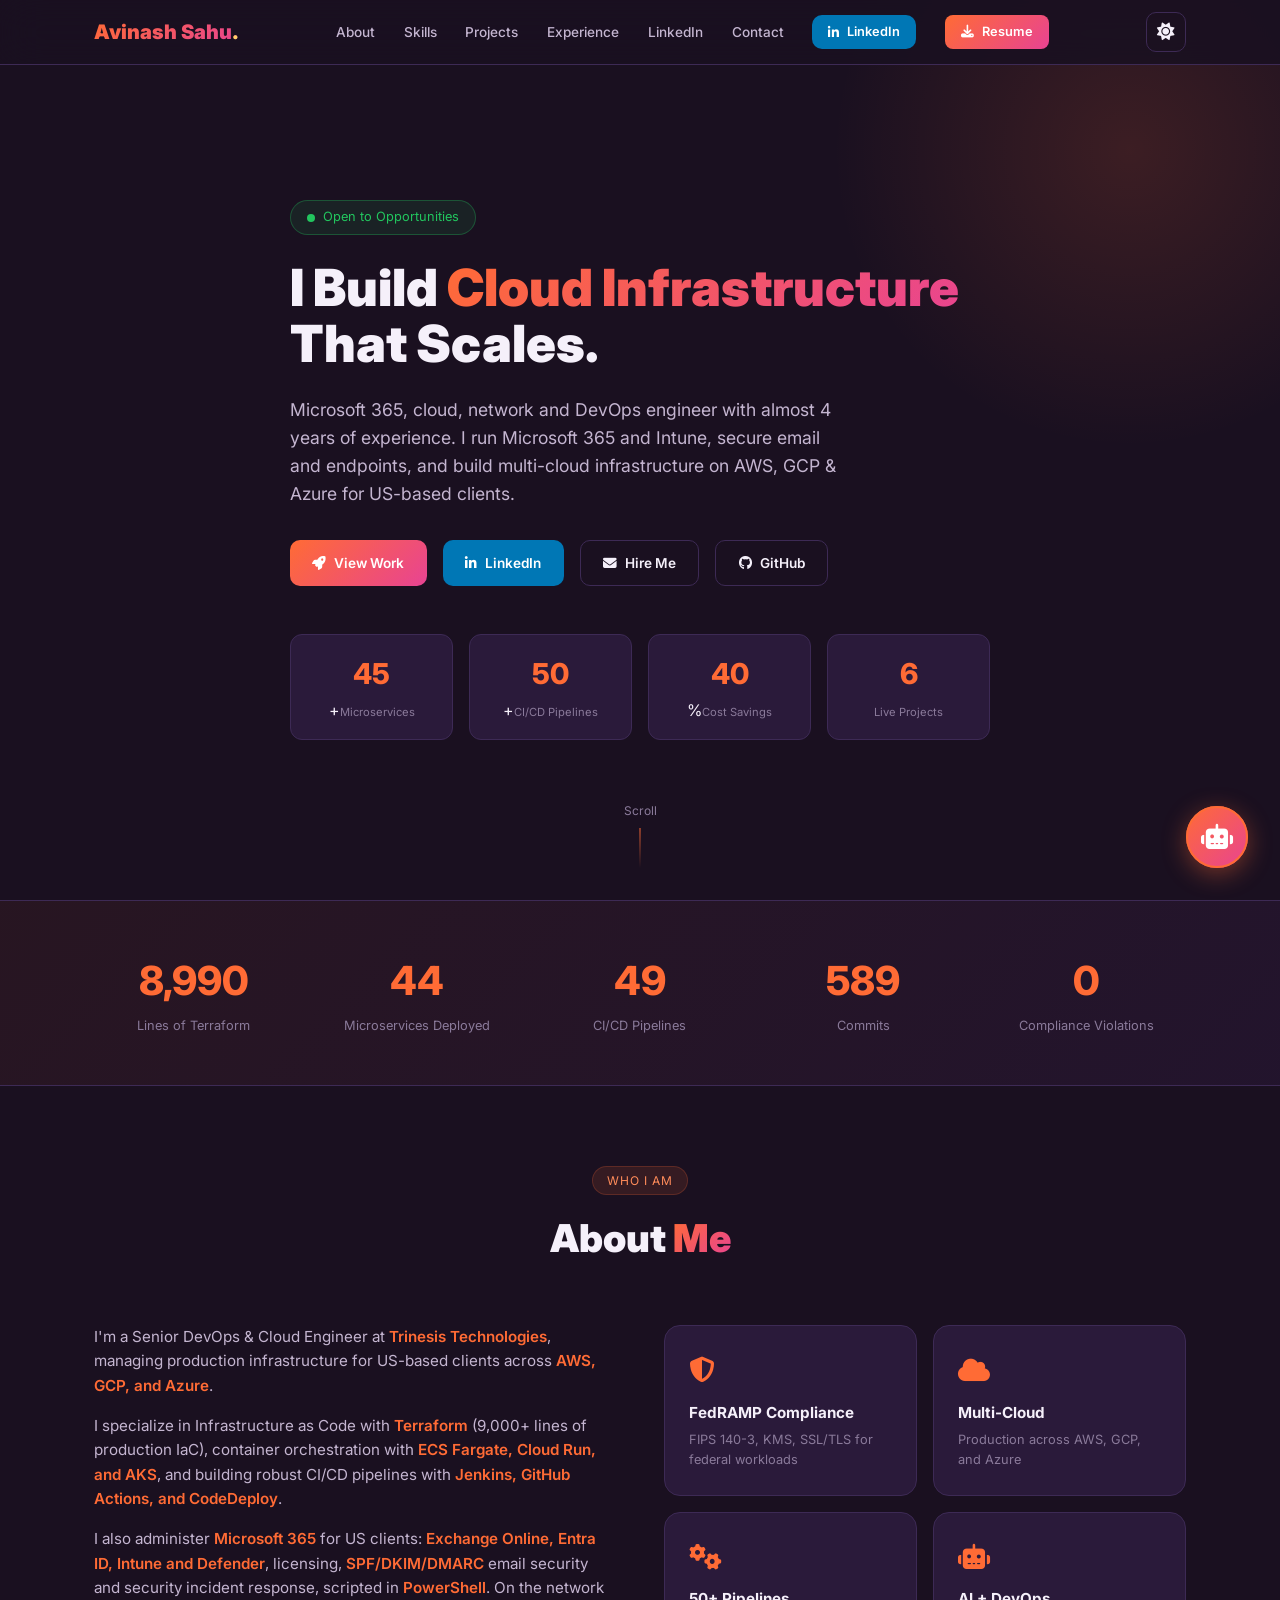
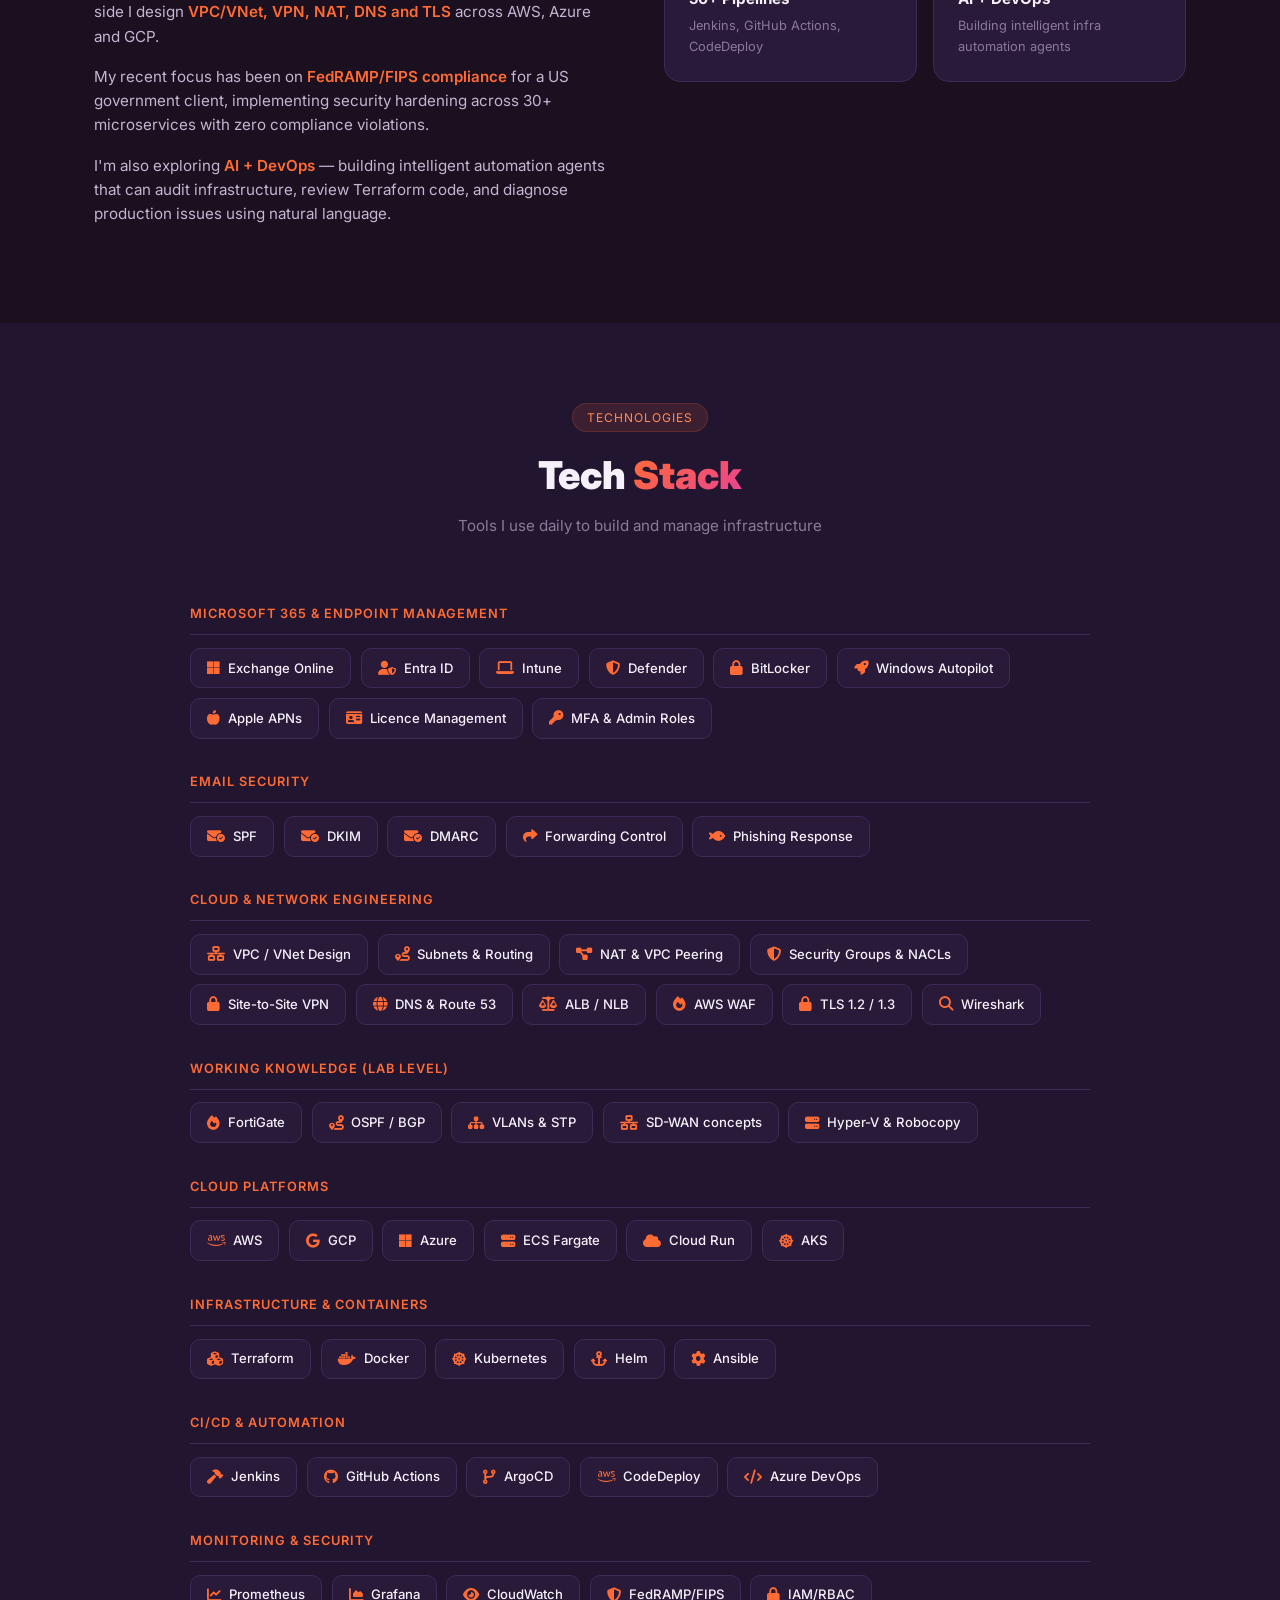
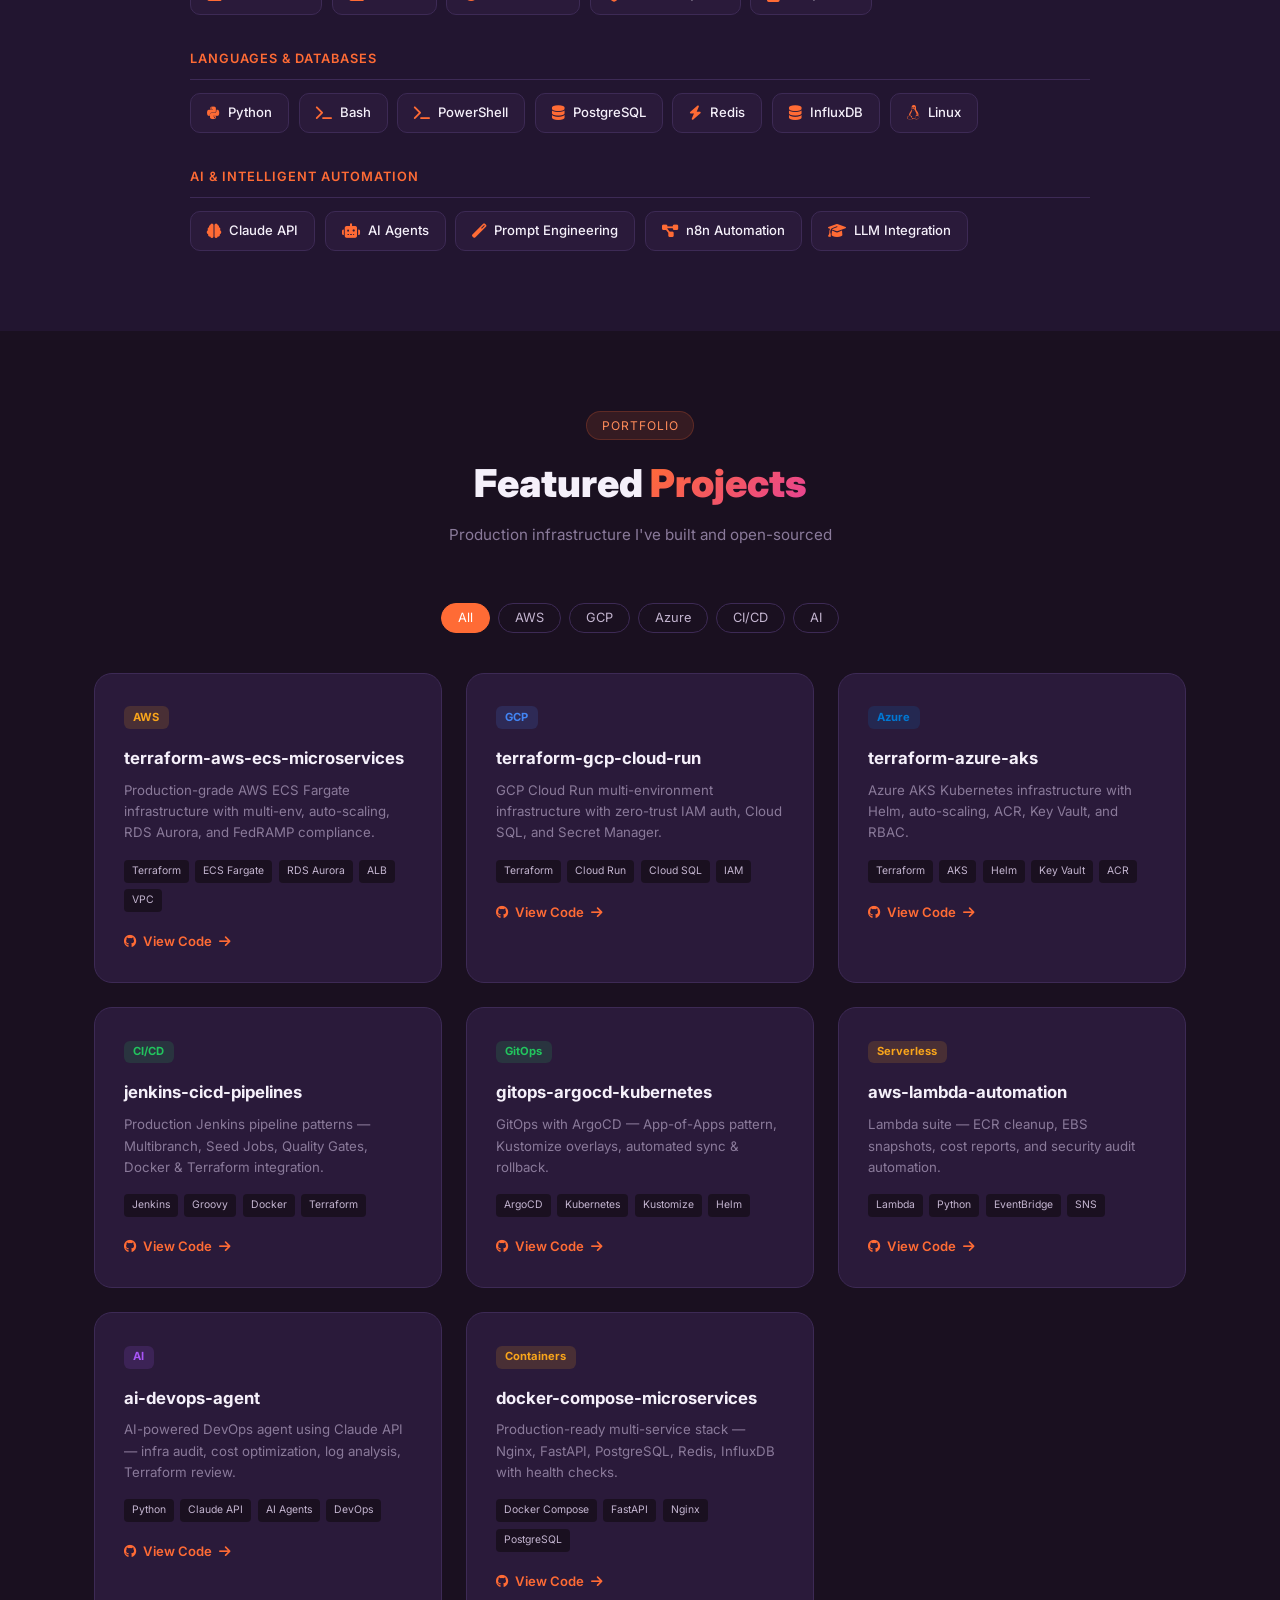
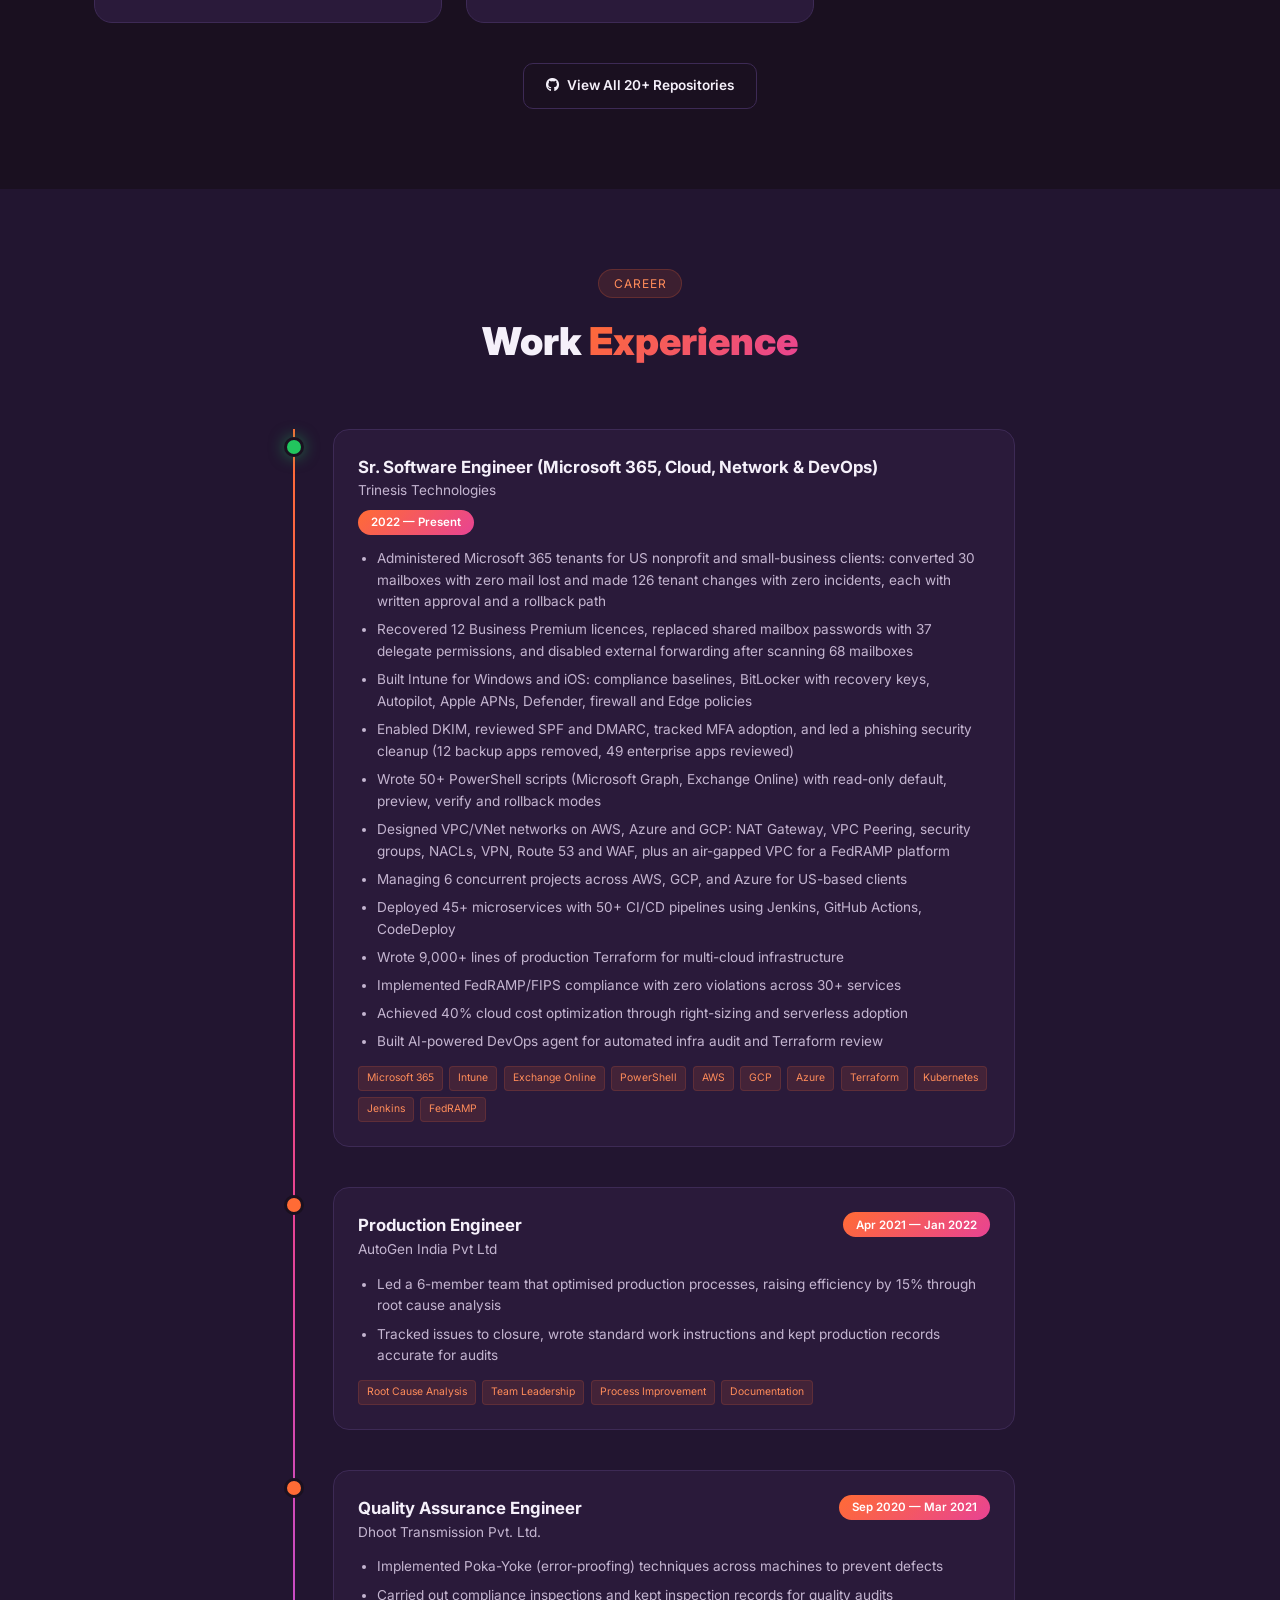
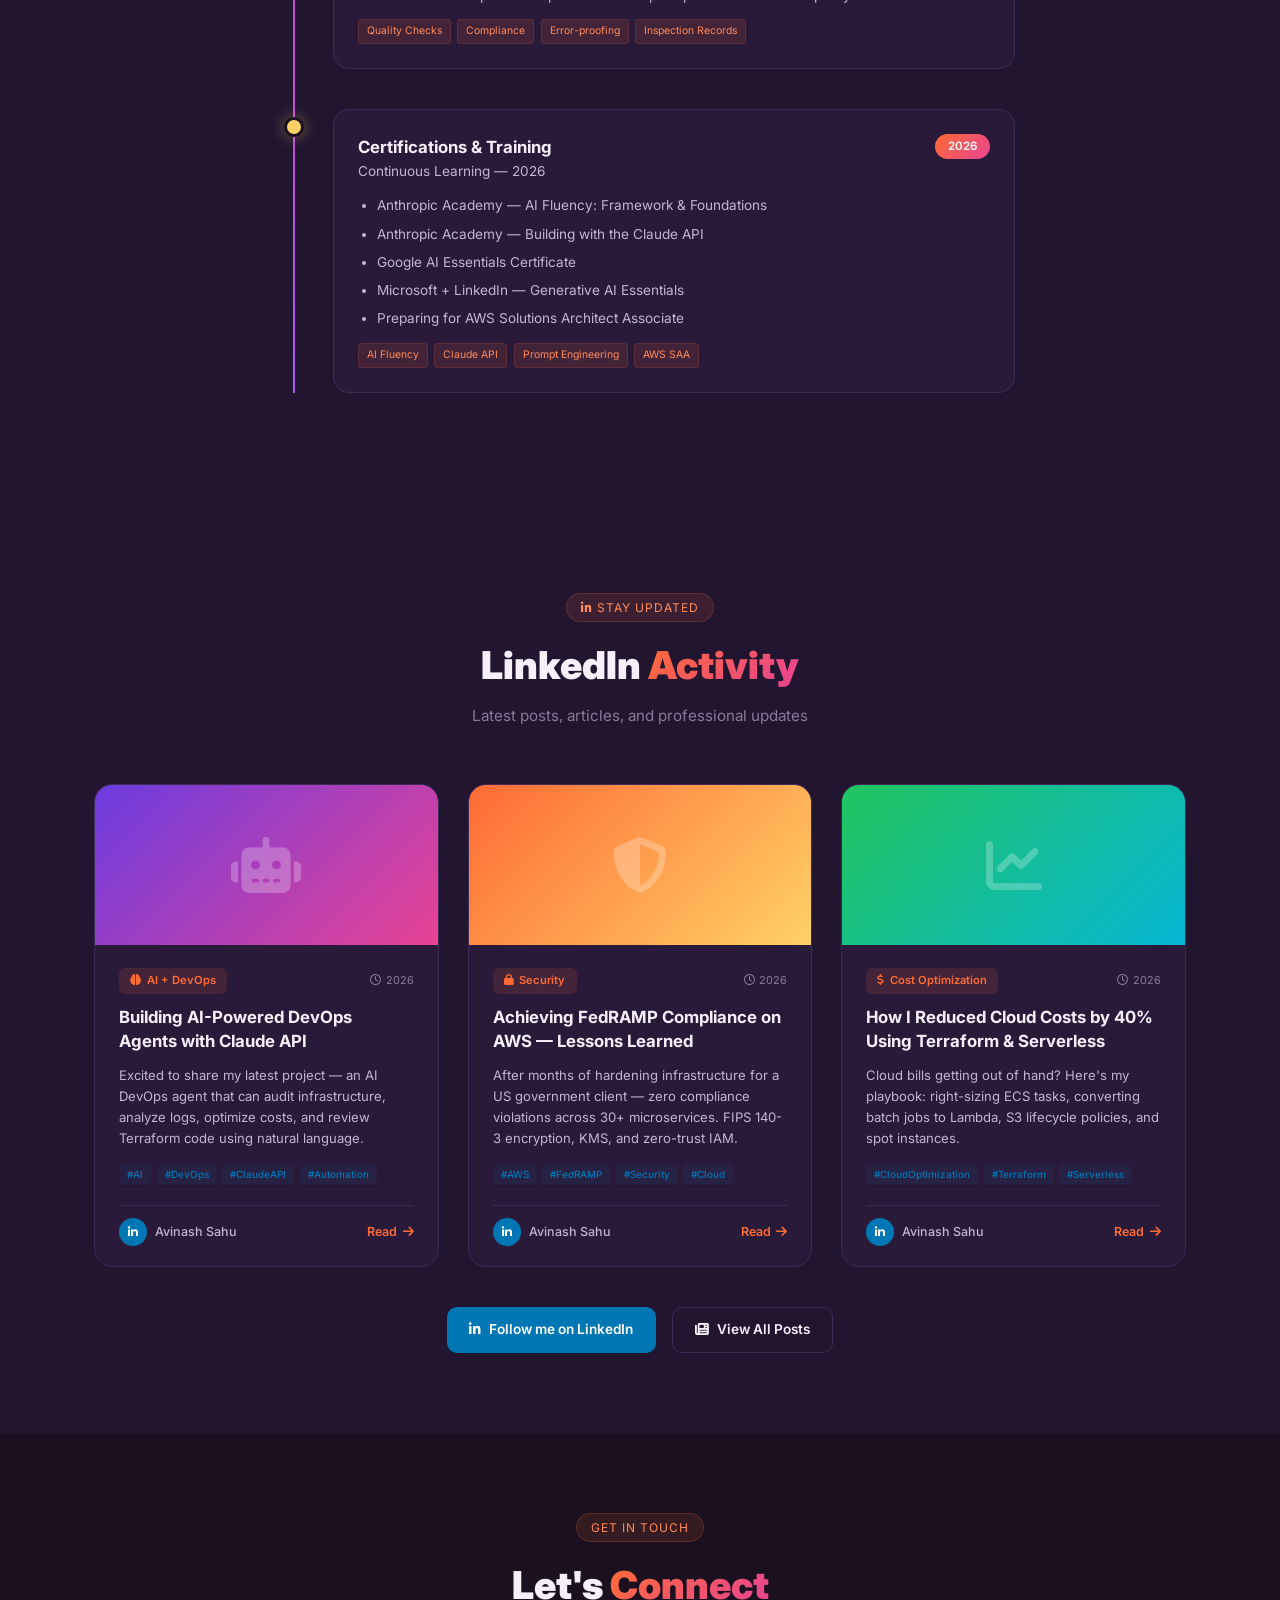
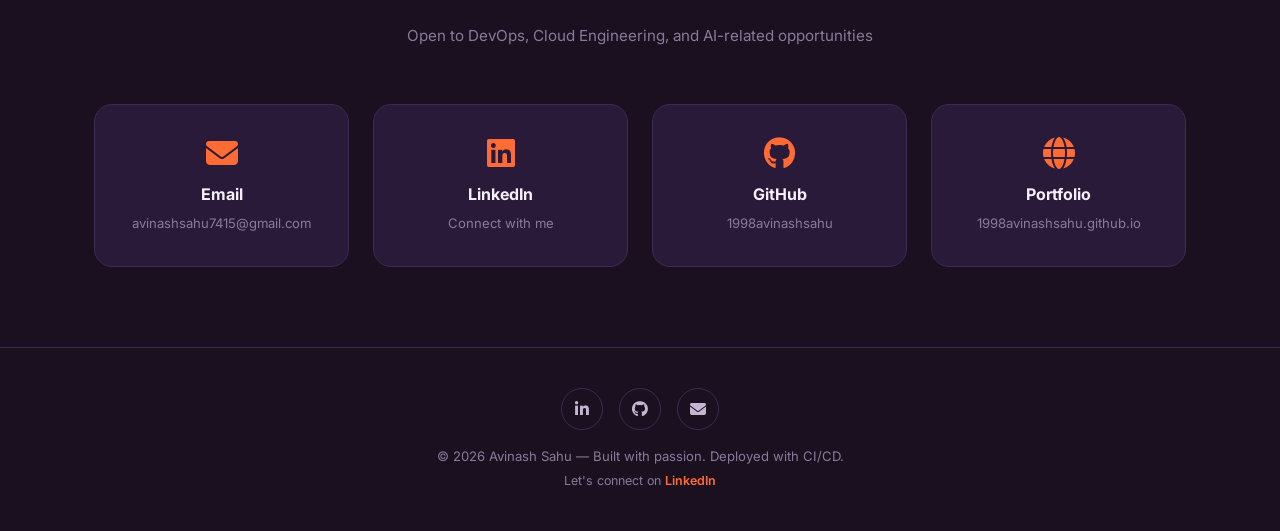
==== index.html @ 6ccd2a7f "Add Microsoft 365 and network engineering skills, update resume - Hero, About, Tech Stack and Experi" ====
<!DOCTYPE html>
<html lang="en" data-theme="dark">
<head>
  <meta charset="UTF-8" />
  <meta name="viewport" content="width=device-width, initial-scale=1.0" />
  <meta name="description" content="Avinash Sahu - Microsoft 365, Cloud, Network & DevOps Engineer | Exchange Online, Entra ID, Intune | AWS, GCP, Azure | Terraform, Kubernetes, CI/CD">
  <title>Avinash Sahu | Microsoft 365, Cloud, Network & DevOps Engineer</title>
  <link rel="preconnect" href="https://fonts.googleapis.com" />
  <link href="https://fonts.googleapis.com/css2?family=Inter:wght@300;400;500;600;700;800;900&display=swap" rel="stylesheet" />
  <link rel="stylesheet" href="https://cdnjs.cloudflare.com/ajax/libs/font-awesome/6.5.1/css/all.min.css" />
  <link rel="stylesheet" href="style.css" />
  <style>
    /* INLINE OVERRIDES — ensures card rendering on GitHub Pages */
    .article-grid{display:grid!important;grid-template-columns:repeat(3,1fr)!important;gap:1.8rem!important}
    .article-card{display:flex!important;flex-direction:column!important;background:var(--card)!important;border:1px solid var(--border)!important;border-radius:18px!important;overflow:hidden!important;text-decoration:none!important;color:inherit!important;transition:all .4s cubic-bezier(.25,.8,.25,1)!important}
    .article-card:hover{transform:translateY(-8px)!important;border-color:var(--accent)!important;box-shadow:0 20px 50px rgba(0,0,0,.3)!important}
    .article-cover{height:160px!important;min-height:160px!important;display:flex!important;align-items:center!important;justify-content:center!important;width:100%!important}
    .article-cover-icon{font-size:3.5rem!important;color:rgba(255,255,255,.25)!important}
    .article-body{padding:1.4rem 1.5rem 1.2rem!important;display:flex!important;flex-direction:column!important;flex:1!important}
    .article-meta{display:flex!important;align-items:center!important;justify-content:space-between!important;margin-bottom:.8rem!important}
    .article-badge{display:inline-flex!important;align-items:center!important;gap:.35rem!important;font-size:.7rem!important;font-weight:600!important;color:var(--accent)!important;background:var(--tag-bg)!important;padding:.25rem .7rem!important;border-radius:6px!important}
    .article-date{font-size:.68rem!important;color:var(--text3)!important}
    .article-title{font-size:1.05rem!important;font-weight:700!important;line-height:1.4!important;margin-bottom:.7rem!important;color:var(--text)!important}
    .article-excerpt{font-size:.82rem!important;color:var(--text2)!important;line-height:1.6!important;margin-bottom:1rem!important;flex:1!important}
    .article-tags{display:flex!important;flex-wrap:wrap!important;gap:.35rem!important;margin-bottom:1.2rem!important}
    .article-tags span{font-size:.62rem!important;padding:.15rem .5rem!important;background:rgba(0,119,181,.08)!important;color:#0077B5!important;border-radius:4px!important;font-weight:500!important}
    .article-footer{display:flex!important;align-items:center!important;justify-content:space-between!important;padding-top:.8rem!important;border-top:1px solid var(--border)!important}
    .article-author{display:flex!important;align-items:center!important;gap:.5rem!important;font-size:.78rem!important;color:var(--text2)!important}
    .article-author-avatar{width:28px!important;height:28px!important;border-radius:50%!important;background:#0077B5!important;display:flex!important;align-items:center!important;justify-content:center!important;color:#fff!important;font-size:.7rem!important}
    .article-read{font-size:.78rem!important;font-weight:600!important;color:var(--accent)!important;display:flex!important;align-items:center!important;gap:.35rem!important}
    .chatbot-fab{position:fixed!important;bottom:2rem!important;right:2rem!important;z-index:9998!important;width:62px!important;height:62px!important;border-radius:50%!important;background:linear-gradient(135deg,var(--gradient1),var(--gradient2))!important;color:#fff!important;border:none!important;cursor:pointer!important;display:flex!important;align-items:center!important;justify-content:center!important;font-size:1.6rem!important;box-shadow:0 6px 25px rgba(255,107,53,.4)!important}
    .chatbot-window{position:fixed!important;bottom:7rem!important;right:2rem!important;z-index:9999!important;width:380px!important;height:500px!important;border-radius:20px!important;background:var(--card)!important;border:1px solid var(--border)!important;box-shadow:0 25px 60px rgba(0,0,0,.35)!important;overflow:hidden!important;display:flex!important;flex-direction:column!important;visibility:hidden!important;opacity:0!important;transform:translateY(20px) scale(.95)!important;transition:visibility .3s,opacity .3s ease,transform .3s ease!important}
    .chatbot-window.open{visibility:visible!important;opacity:1!important;transform:translateY(0) scale(1)!important}
    @media(max-width:768px){.article-grid{grid-template-columns:1fr!important}.chatbot-window{width:calc(100vw - 1.5rem)!important;right:.75rem!important;bottom:5rem!important;height:70vh!important;max-height:480px!important}.chatbot-fab{bottom:1rem!important;right:1rem!important;width:54px!important;height:54px!important;font-size:1.3rem!important}}
  </style>
</head>
<body>

  <!-- ===== NAVBAR ===== -->
  <nav class="nav" id="navbar">
    <div class="nav-inner">
      <a href="#hero" class="nav-logo">Avinash Sahu<span class="dot">.</span></a>
      <ul class="nav-menu" id="navMenu">
        <li><a href="#about" class="nav-link">About</a></li>
        <li><a href="#skills" class="nav-link">Skills</a></li>
        <li><a href="#projects" class="nav-link">Projects</a></li>
        <li><a href="#experience" class="nav-link">Experience</a></li>
        <li><a href="#linkedin" class="nav-link">LinkedIn</a></li>
        <li><a href="#contact" class="nav-link">Contact</a></li>
        <li>
          <a href="https://www.linkedin.com/in/avinash-sahu-0ba434181/" target="_blank" class="btn btn-sm btn-linkedin">
            <i class="fab fa-linkedin-in"></i> LinkedIn
          </a>
        </li>
        <li>
          <a href="assets/Avinash_Sahu_Resume.pdf" target="_blank" class="btn btn-sm btn-accent">
            <i class="fas fa-download"></i> Resume
          </a>
        </li>
      </ul>
      <div class="nav-right">
        <button class="theme-toggle" id="themeToggle" aria-label="Toggle theme">
          <i class="fas fa-sun icon-sun"></i>
          <i class="fas fa-moon icon-moon"></i>
        </button>
        <button class="hamburger" id="hamburger" aria-label="Toggle menu">
          <span></span><span></span><span></span>
        </button>
      </div>
    </div>
  </nav>

  <!-- ===== HERO ===== -->
  <section class="hero" id="hero">
    <div class="hero-bg-glow"></div>
    <div class="container">
      <div class="hero-grid">
        <div class="hero-content">
          <div class="hero-badge"><span class="pulse-dot"></span> Open to Opportunities</div>
          <h1>I Build <span class="gradient-text">Cloud Infrastructure</span> That Scales.</h1>
          <p class="hero-desc">Microsoft 365, cloud, network and DevOps engineer with almost 4 years of experience. I run Microsoft 365 and Intune, secure email and endpoints, and build multi-cloud infrastructure on AWS, GCP & Azure for US-based clients.</p>
          <div class="hero-btns">
            <a href="#projects" class="btn btn-primary"><i class="fas fa-rocket"></i> View Work</a>
            <a href="https://www.linkedin.com/in/avinash-sahu-0ba434181/" target="_blank" class="btn btn-linkedin"><i class="fab fa-linkedin-in"></i> LinkedIn</a>
            <a href="#contact" class="btn btn-outline"><i class="fas fa-envelope"></i> Hire Me</a>
            <a href="https://github.com/1998avinashsahu" target="_blank" class="btn btn-outline"><i class="fab fa-github"></i> GitHub</a>
          </div>
          <div class="hero-stats">
            <div class="stat-card"><span class="stat-num" data-target="45">0</span>+<small>Microservices</small></div>
            <div class="stat-card"><span class="stat-num" data-target="50">0</span>+<small>CI/CD Pipelines</small></div>
            <div class="stat-card"><span class="stat-num" data-target="40">0</span>%<small>Cost Savings</small></div>
            <div class="stat-card"><span class="stat-num" data-target="6">0</span><small>Live Projects</small></div>
          </div>
        </div>
      </div>
    </div>
    <div class="scroll-indicator">
      <span>Scroll</span>
      <div class="scroll-line"></div>
    </div>
  </section>

  <!-- ===== METRICS BAR ===== -->
  <div class="metrics-bar">
    <div class="container metrics-grid">
      <div class="metric"><span class="stat-num" data-target="9000">0</span><small>Lines of Terraform</small></div>
      <div class="metric"><span class="stat-num" data-target="45">0</span><small>Microservices Deployed</small></div>
      <div class="metric"><span class="stat-num" data-target="50">0</span><small>CI/CD Pipelines</small></div>
      <div class="metric"><span class="stat-num" data-target="590">0</span><small>Commits</small></div>
      <div class="metric"><span class="stat-num" data-target="0">0</span><small>Compliance Violations</small></div>
    </div>
  </div>

  <!-- ===== ABOUT ===== -->
  <section class="section" id="about">
    <div class="container">
      <div class="section-header">
        <span class="section-badge">Who I Am</span>
        <h2 class="section-title">About <span class="gradient-text">Me</span></h2>
      </div>
      <div class="about-grid">
        <div class="about-text reveal">
          <p>I'm a Senior DevOps & Cloud Engineer at <strong>Trinesis Technologies</strong>, managing production infrastructure for US-based clients across <strong>AWS, GCP, and Azure</strong>.</p>
          <p>I specialize in Infrastructure as Code with <strong>Terraform</strong> (9,000+ lines of production IaC), container orchestration with <strong>ECS Fargate, Cloud Run, and AKS</strong>, and building robust CI/CD pipelines with <strong>Jenkins, GitHub Actions, and CodeDeploy</strong>.</p>
          <p>I also administer <strong>Microsoft 365</strong> for US clients: <strong>Exchange Online, Entra ID, Intune and Defender</strong>, licensing, <strong>SPF/DKIM/DMARC</strong> email security and security incident response, scripted in <strong>PowerShell</strong>. On the network side I design <strong>VPC/VNet, VPN, NAT, DNS and TLS</strong> across AWS, Azure and GCP.</p>
          <p>My recent focus has been on <strong>FedRAMP/FIPS compliance</strong> for a US government client, implementing security hardening across 30+ microservices with zero compliance violations.</p>
          <p>I'm also exploring <strong>AI + DevOps</strong> &mdash; building intelligent automation agents that can audit infrastructure, review Terraform code, and diagnose production issues using natural language.</p>
        </div>
        <div class="about-cards reveal">
          <div class="highlight-card">
            <div class="highlight-icon"><i class="fas fa-shield-alt"></i></div>
            <h4>FedRAMP Compliance</h4>
            <p>FIPS 140-3, KMS, SSL/TLS for federal workloads</p>
          </div>
          <div class="highlight-card">
            <div class="highlight-icon"><i class="fas fa-cloud"></i></div>
            <h4>Multi-Cloud</h4>
            <p>Production across AWS, GCP, and Azure</p>
          </div>
          <div class="highlight-card">
            <div class="highlight-icon"><i class="fas fa-cogs"></i></div>
            <h4>50+ Pipelines</h4>
            <p>Jenkins, GitHub Actions, CodeDeploy</p>
          </div>
          <div class="highlight-card">
            <div class="highlight-icon"><i class="fas fa-robot"></i></div>
            <h4>AI + DevOps</h4>
            <p>Building intelligent infra automation agents</p>
          </div>
        </div>
      </div>
    </div>
  </section>

  <!-- ===== SKILLS ===== -->
  <section class="section section-alt" id="skills">
    <div class="container">
      <div class="section-header">
        <span class="section-badge">Technologies</span>
        <h2 class="section-title">Tech <span class="gradient-text">Stack</span></h2>
        <p class="section-sub">Tools I use daily to build and manage infrastructure</p>
      </div>
      <div class="skills-wrap reveal">

        <h3 class="skill-group-label">Microsoft 365 & Endpoint Management</h3>
        <div class="skills-row">
          <div class="skill-chip"><i class="fab fa-microsoft"></i> Exchange Online</div>
          <div class="skill-chip"><i class="fas fa-user-shield"></i> Entra ID</div>
          <div class="skill-chip"><i class="fas fa-laptop"></i> Intune</div>
          <div class="skill-chip"><i class="fas fa-shield-alt"></i> Defender</div>
          <div class="skill-chip"><i class="fas fa-lock"></i> BitLocker</div>
          <div class="skill-chip"><i class="fas fa-rocket"></i> Windows Autopilot</div>
          <div class="skill-chip"><i class="fas fa-apple-alt"></i> Apple APNs</div>
          <div class="skill-chip"><i class="fas fa-id-card"></i> Licence Management</div>
          <div class="skill-chip"><i class="fas fa-key"></i> MFA & Admin Roles</div>
        </div>

        <h3 class="skill-group-label">Email Security</h3>
        <div class="skills-row">
          <div class="skill-chip"><i class="fas fa-envelope-circle-check"></i> SPF</div>
          <div class="skill-chip"><i class="fas fa-envelope-circle-check"></i> DKIM</div>
          <div class="skill-chip"><i class="fas fa-envelope-circle-check"></i> DMARC</div>
          <div class="skill-chip"><i class="fas fa-share"></i> Forwarding Control</div>
          <div class="skill-chip"><i class="fas fa-fish"></i> Phishing Response</div>
        </div>

        <h3 class="skill-group-label">Cloud & Network Engineering</h3>
        <div class="skills-row">
          <div class="skill-chip"><i class="fas fa-network-wired"></i> VPC / VNet Design</div>
          <div class="skill-chip"><i class="fas fa-route"></i> Subnets & Routing</div>
          <div class="skill-chip"><i class="fas fa-project-diagram"></i> NAT & VPC Peering</div>
          <div class="skill-chip"><i class="fas fa-shield-alt"></i> Security Groups & NACLs</div>
          <div class="skill-chip"><i class="fas fa-lock"></i> Site-to-Site VPN</div>
          <div class="skill-chip"><i class="fas fa-globe"></i> DNS & Route 53</div>
          <div class="skill-chip"><i class="fas fa-balance-scale"></i> ALB / NLB</div>
          <div class="skill-chip"><i class="fas fa-fire"></i> AWS WAF</div>
          <div class="skill-chip"><i class="fas fa-lock"></i> TLS 1.2 / 1.3</div>
          <div class="skill-chip"><i class="fas fa-search"></i> Wireshark</div>
        </div>

        <h3 class="skill-group-label">Working Knowledge (lab level)</h3>
        <div class="skills-row">
          <div class="skill-chip"><i class="fas fa-fire"></i> FortiGate</div>
          <div class="skill-chip"><i class="fas fa-route"></i> OSPF / BGP</div>
          <div class="skill-chip"><i class="fas fa-sitemap"></i> VLANs & STP</div>
          <div class="skill-chip"><i class="fas fa-network-wired"></i> SD-WAN concepts</div>
          <div class="skill-chip"><i class="fas fa-server"></i> Hyper-V & Robocopy</div>
        </div>

        <h3 class="skill-group-label">Cloud Platforms</h3>
        <div class="skills-row">
          <div class="skill-chip"><i class="fab fa-aws"></i> AWS</div>
          <div class="skill-chip"><i class="fab fa-google"></i> GCP</div>
          <div class="skill-chip"><i class="fab fa-microsoft"></i> Azure</div>
          <div class="skill-chip"><i class="fas fa-server"></i> ECS Fargate</div>
          <div class="skill-chip"><i class="fas fa-cloud"></i> Cloud Run</div>
          <div class="skill-chip"><i class="fas fa-dharmachakra"></i> AKS</div>
        </div>

        <h3 class="skill-group-label">Infrastructure & Containers</h3>
        <div class="skills-row">
          <div class="skill-chip"><i class="fas fa-cubes"></i> Terraform</div>
          <div class="skill-chip"><i class="fab fa-docker"></i> Docker</div>
          <div class="skill-chip"><i class="fas fa-dharmachakra"></i> Kubernetes</div>
          <div class="skill-chip"><i class="fas fa-anchor"></i> Helm</div>
          <div class="skill-chip"><i class="fas fa-cog"></i> Ansible</div>
        </div>

        <h3 class="skill-group-label">CI/CD & Automation</h3>
        <div class="skills-row">
          <div class="skill-chip"><i class="fas fa-hammer"></i> Jenkins</div>
          <div class="skill-chip"><i class="fab fa-github"></i> GitHub Actions</div>
          <div class="skill-chip"><i class="fas fa-code-branch"></i> ArgoCD</div>
          <div class="skill-chip"><i class="fab fa-aws"></i> CodeDeploy</div>
          <div class="skill-chip"><i class="fas fa-code"></i> Azure DevOps</div>
        </div>

        <h3 class="skill-group-label">Monitoring & Security</h3>
        <div class="skills-row">
          <div class="skill-chip"><i class="fas fa-chart-line"></i> Prometheus</div>
          <div class="skill-chip"><i class="fas fa-chart-area"></i> Grafana</div>
          <div class="skill-chip"><i class="fas fa-eye"></i> CloudWatch</div>
          <div class="skill-chip"><i class="fas fa-shield-alt"></i> FedRAMP/FIPS</div>
          <div class="skill-chip"><i class="fas fa-lock"></i> IAM/RBAC</div>
        </div>

        <h3 class="skill-group-label">Languages & Databases</h3>
        <div class="skills-row">
          <div class="skill-chip"><i class="fab fa-python"></i> Python</div>
          <div class="skill-chip"><i class="fas fa-terminal"></i> Bash</div>
          <div class="skill-chip"><i class="fas fa-terminal"></i> PowerShell</div>
          <div class="skill-chip"><i class="fas fa-database"></i> PostgreSQL</div>
          <div class="skill-chip"><i class="fas fa-bolt"></i> Redis</div>
          <div class="skill-chip"><i class="fas fa-database"></i> InfluxDB</div>
          <div class="skill-chip"><i class="fab fa-linux"></i> Linux</div>
        </div>

        <h3 class="skill-group-label">AI & Intelligent Automation</h3>
        <div class="skills-row">
          <div class="skill-chip"><i class="fas fa-brain"></i> Claude API</div>
          <div class="skill-chip"><i class="fas fa-robot"></i> AI Agents</div>
          <div class="skill-chip"><i class="fas fa-magic"></i> Prompt Engineering</div>
          <div class="skill-chip"><i class="fas fa-project-diagram"></i> n8n Automation</div>
          <div class="skill-chip"><i class="fas fa-graduation-cap"></i> LLM Integration</div>
        </div>

      </div>
    </div>
  </section>

  <!-- ===== PROJECTS ===== -->
  <section class="section" id="projects">
    <div class="container">
      <div class="section-header">
        <span class="section-badge">Portfolio</span>
        <h2 class="section-title">Featured <span class="gradient-text">Projects</span></h2>
        <p class="section-sub">Production infrastructure I've built and open-sourced</p>
      </div>

      <div class="filter-bar">
        <button class="filter-btn active" data-filter="all">All</button>
        <button class="filter-btn" data-filter="aws">AWS</button>
        <button class="filter-btn" data-filter="gcp">GCP</button>
        <button class="filter-btn" data-filter="azure">Azure</button>
        <button class="filter-btn" data-filter="cicd">CI/CD</button>
        <button class="filter-btn" data-filter="ai">AI</button>
      </div>

      <div class="projects-grid">

        <div class="project-card reveal" data-cat="aws">
          <div class="project-tag tag-aws">AWS</div>
          <h3>terraform-aws-ecs-microservices</h3>
          <p>Production-grade AWS ECS Fargate infrastructure with multi-env, auto-scaling, RDS Aurora, and FedRAMP compliance.</p>
          <div class="project-tech">
            <span>Terraform</span><span>ECS Fargate</span><span>RDS Aurora</span><span>ALB</span><span>VPC</span>
          </div>
          <a href="https://github.com/1998avinashsahu/terraform-aws-ecs-microservices" target="_blank" class="project-link"><i class="fab fa-github"></i> View Code <i class="fas fa-arrow-right"></i></a>
        </div>

        <div class="project-card reveal" data-cat="gcp">
          <div class="project-tag tag-gcp">GCP</div>
          <h3>terraform-gcp-cloud-run</h3>
          <p>GCP Cloud Run multi-environment infrastructure with zero-trust IAM auth, Cloud SQL, and Secret Manager.</p>
          <div class="project-tech">
            <span>Terraform</span><span>Cloud Run</span><span>Cloud SQL</span><span>IAM</span>
          </div>
          <a href="https://github.com/1998avinashsahu/terraform-gcp-cloud-run" target="_blank" class="project-link"><i class="fab fa-github"></i> View Code <i class="fas fa-arrow-right"></i></a>
        </div>

        <div class="project-card reveal" data-cat="azure">
          <div class="project-tag tag-azure">Azure</div>
          <h3>terraform-azure-aks</h3>
          <p>Azure AKS Kubernetes infrastructure with Helm, auto-scaling, ACR, Key Vault, and RBAC.</p>
          <div class="project-tech">
            <span>Terraform</span><span>AKS</span><span>Helm</span><span>Key Vault</span><span>ACR</span>
          </div>
          <a href="https://github.com/1998avinashsahu/terraform-azure-aks" target="_blank" class="project-link"><i class="fab fa-github"></i> View Code <i class="fas fa-arrow-right"></i></a>
        </div>

        <div class="project-card reveal" data-cat="cicd">
          <div class="project-tag tag-cicd">CI/CD</div>
          <h3>jenkins-cicd-pipelines</h3>
          <p>Production Jenkins pipeline patterns &mdash; Multibranch, Seed Jobs, Quality Gates, Docker &amp; Terraform integration.</p>
          <div class="project-tech">
            <span>Jenkins</span><span>Groovy</span><span>Docker</span><span>Terraform</span>
          </div>
          <a href="https://github.com/1998avinashsahu/jenkins-cicd-pipelines" target="_blank" class="project-link"><i class="fab fa-github"></i> View Code <i class="fas fa-arrow-right"></i></a>
        </div>

        <div class="project-card reveal" data-cat="cicd">
          <div class="project-tag tag-cicd">GitOps</div>
          <h3>gitops-argocd-kubernetes</h3>
          <p>GitOps with ArgoCD &mdash; App-of-Apps pattern, Kustomize overlays, automated sync &amp; rollback.</p>
          <div class="project-tech">
            <span>ArgoCD</span><span>Kubernetes</span><span>Kustomize</span><span>Helm</span>
          </div>
          <a href="https://github.com/1998avinashsahu/gitops-argocd-kubernetes" target="_blank" class="project-link"><i class="fab fa-github"></i> View Code <i class="fas fa-arrow-right"></i></a>
        </div>

        <div class="project-card reveal" data-cat="aws">
          <div class="project-tag tag-aws">Serverless</div>
          <h3>aws-lambda-automation</h3>
          <p>Lambda suite &mdash; ECR cleanup, EBS snapshots, cost reports, and security audit automation.</p>
          <div class="project-tech">
            <span>Lambda</span><span>Python</span><span>EventBridge</span><span>SNS</span>
          </div>
          <a href="https://github.com/1998avinashsahu/aws-lambda-automation" target="_blank" class="project-link"><i class="fab fa-github"></i> View Code <i class="fas fa-arrow-right"></i></a>
        </div>

        <div class="project-card reveal" data-cat="ai">
          <div class="project-tag tag-ai">AI</div>
          <h3>ai-devops-agent</h3>
          <p>AI-powered DevOps agent using Claude API &mdash; infra audit, cost optimization, log analysis, Terraform review.</p>
          <div class="project-tech">
            <span>Python</span><span>Claude API</span><span>AI Agents</span><span>DevOps</span>
          </div>
          <a href="https://github.com/1998avinashsahu/ai-devops-agent" target="_blank" class="project-link"><i class="fab fa-github"></i> View Code <i class="fas fa-arrow-right"></i></a>
        </div>

        <div class="project-card reveal" data-cat="aws">
          <div class="project-tag tag-aws">Containers</div>
          <h3>docker-compose-microservices</h3>
          <p>Production-ready multi-service stack &mdash; Nginx, FastAPI, PostgreSQL, Redis, InfluxDB with health checks.</p>
          <div class="project-tech">
            <span>Docker Compose</span><span>FastAPI</span><span>Nginx</span><span>PostgreSQL</span>
          </div>
          <a href="https://github.com/1998avinashsahu/docker-compose-microservices" target="_blank" class="project-link"><i class="fab fa-github"></i> View Code <i class="fas fa-arrow-right"></i></a>
        </div>

      </div>

      <div class="projects-more">
        <a href="https://github.com/1998avinashsahu?tab=repositories" target="_blank" class="btn btn-outline">
          <i class="fab fa-github"></i> View All 20+ Repositories
        </a>
      </div>
    </div>
  </section>

  <!-- ===== EXPERIENCE ===== -->
  <section class="section section-alt" id="experience">
    <div class="container">
      <div class="section-header">
        <span class="section-badge">Career</span>
        <h2 class="section-title">Work <span class="gradient-text">Experience</span></h2>
      </div>
      <div class="timeline">

        <div class="timeline-item reveal">
          <div class="timeline-dot active"></div>
          <div class="timeline-card">
            <div class="timeline-top">
              <div>
                <h3>Sr. Software Engineer (Microsoft 365, Cloud, Network & DevOps)</h3>
                <p class="timeline-company">Trinesis Technologies</p>
              </div>
              <span class="timeline-date">2022 &mdash; Present</span>
            </div>
            <ul>
              <li>Administered Microsoft 365 tenants for US nonprofit and small-business clients: converted 30 mailboxes with zero mail lost and made 126 tenant changes with zero incidents, each with written approval and a rollback path</li>
              <li>Recovered 12 Business Premium licences, replaced shared mailbox passwords with 37 delegate permissions, and disabled external forwarding after scanning 68 mailboxes</li>
              <li>Built Intune for Windows and iOS: compliance baselines, BitLocker with recovery keys, Autopilot, Apple APNs, Defender, firewall and Edge policies</li>
              <li>Enabled DKIM, reviewed SPF and DMARC, tracked MFA adoption, and led a phishing security cleanup (12 backup apps removed, 49 enterprise apps reviewed)</li>
              <li>Wrote 50+ PowerShell scripts (Microsoft Graph, Exchange Online) with read-only default, preview, verify and rollback modes</li>
              <li>Designed VPC/VNet networks on AWS, Azure and GCP: NAT Gateway, VPC Peering, security groups, NACLs, VPN, Route 53 and WAF, plus an air-gapped VPC for a FedRAMP platform</li>
              <li>Managing 6 concurrent projects across AWS, GCP, and Azure for US-based clients</li>
              <li>Deployed 45+ microservices with 50+ CI/CD pipelines using Jenkins, GitHub Actions, CodeDeploy</li>
              <li>Wrote 9,000+ lines of production Terraform for multi-cloud infrastructure</li>
              <li>Implemented FedRAMP/FIPS compliance with zero violations across 30+ services</li>
              <li>Achieved 40% cloud cost optimization through right-sizing and serverless adoption</li>
              <li>Built AI-powered DevOps agent for automated infra audit and Terraform review</li>
            </ul>
            <div class="timeline-tags">
              <span>Microsoft 365</span><span>Intune</span><span>Exchange Online</span><span>PowerShell</span><span>AWS</span><span>GCP</span><span>Azure</span><span>Terraform</span><span>Kubernetes</span><span>Jenkins</span><span>FedRAMP</span>
            </div>
          </div>
        </div>

        <div class="timeline-item reveal">
          <div class="timeline-dot"></div>
          <div class="timeline-card">
            <div class="timeline-top">
              <div>
                <h3>Production Engineer</h3>
                <p class="timeline-company">AutoGen India Pvt Ltd</p>
              </div>
              <span class="timeline-date">Apr 2021 &mdash; Jan 2022</span>
            </div>
            <ul>
              <li>Led a 6-member team that optimised production processes, raising efficiency by 15% through root cause analysis</li>
              <li>Tracked issues to closure, wrote standard work instructions and kept production records accurate for audits</li>
            </ul>
            <div class="timeline-tags">
              <span>Root Cause Analysis</span><span>Team Leadership</span><span>Process Improvement</span><span>Documentation</span>
            </div>
          </div>
        </div>

        <div class="timeline-item reveal">
          <div class="timeline-dot"></div>
          <div class="timeline-card">
            <div class="timeline-top">
              <div>
                <h3>Quality Assurance Engineer</h3>
                <p class="timeline-company">Dhoot Transmission Pvt. Ltd.</p>
              </div>
              <span class="timeline-date">Sep 2020 &mdash; Mar 2021</span>
            </div>
            <ul>
              <li>Implemented Poka-Yoke (error-proofing) techniques across machines to prevent defects</li>
              <li>Carried out compliance inspections and kept inspection records for quality audits</li>
            </ul>
            <div class="timeline-tags">
              <span>Quality Checks</span><span>Compliance</span><span>Error-proofing</span><span>Inspection Records</span>
            </div>
          </div>
        </div>

        <div class="timeline-item reveal">
          <div class="timeline-dot cert"></div>
          <div class="timeline-card">
            <div class="timeline-top">
              <div>
                <h3>Certifications & Training</h3>
                <p class="timeline-company">Continuous Learning &mdash; 2026</p>
              </div>
              <span class="timeline-date">2026</span>
            </div>
            <ul>
              <li>Anthropic Academy &mdash; AI Fluency: Framework & Foundations</li>
              <li>Anthropic Academy &mdash; Building with the Claude API</li>
              <li>Google AI Essentials Certificate</li>
              <li>Microsoft + LinkedIn &mdash; Generative AI Essentials</li>
              <li>Preparing for AWS Solutions Architect Associate</li>
            </ul>
            <div class="timeline-tags">
              <span>AI Fluency</span><span>Claude API</span><span>Prompt Engineering</span><span>AWS SAA</span>
            </div>
          </div>
        </div>

      </div>
    </div>
  </section>

  <!-- ===== LINKEDIN ACTIVITY ===== -->
  <section class="section section-alt" id="linkedin">
    <div class="container">
      <div class="section-header">
        <span class="section-badge"><i class="fab fa-linkedin-in"></i> Stay Updated</span>
        <h2 class="section-title">LinkedIn <span class="gradient-text">Activity</span></h2>
        <p class="section-sub">Latest posts, articles, and professional updates</p>
      </div>
      <div class="article-grid">

        <!-- Article Card 1 -->
        <a href="https://www.linkedin.com/in/avinash-sahu-0ba434181/recent-activity/all/" target="_blank" class="article-card reveal">
          <div class="article-cover" style="background:linear-gradient(135deg,#6c3ce0,#e84393);">
            <i class="fas fa-robot article-cover-icon"></i>
          </div>
          <div class="article-body">
            <div class="article-meta">
              <span class="article-badge"><i class="fas fa-brain"></i> AI + DevOps</span>
              <span class="article-date"><i class="far fa-clock"></i> 2026</span>
            </div>
            <h3 class="article-title">Building AI-Powered DevOps Agents with Claude API</h3>
            <p class="article-excerpt">Excited to share my latest project &mdash; an AI DevOps agent that can audit infrastructure, analyze logs, optimize costs, and review Terraform code using natural language.</p>
            <div class="article-tags">
              <span>#AI</span><span>#DevOps</span><span>#ClaudeAPI</span><span>#Automation</span>
            </div>
            <div class="article-footer">
              <div class="article-author">
                <div class="article-author-avatar"><i class="fab fa-linkedin-in"></i></div>
                <span>Avinash Sahu</span>
              </div>
              <span class="article-read">Read <i class="fas fa-arrow-right"></i></span>
            </div>
          </div>
        </a>

        <!-- Article Card 2 -->
        <a href="https://www.linkedin.com/in/avinash-sahu-0ba434181/recent-activity/all/" target="_blank" class="article-card reveal">
          <div class="article-cover" style="background:linear-gradient(135deg,#ff6b35,#ffd166);">
            <i class="fas fa-shield-alt article-cover-icon"></i>
          </div>
          <div class="article-body">
            <div class="article-meta">
              <span class="article-badge"><i class="fas fa-lock"></i> Security</span>
              <span class="article-date"><i class="far fa-clock"></i> 2026</span>
            </div>
            <h3 class="article-title">Achieving FedRAMP Compliance on AWS &mdash; Lessons Learned</h3>
            <p class="article-excerpt">After months of hardening infrastructure for a US government client &mdash; zero compliance violations across 30+ microservices. FIPS 140-3 encryption, KMS, and zero-trust IAM.</p>
            <div class="article-tags">
              <span>#AWS</span><span>#FedRAMP</span><span>#Security</span><span>#Cloud</span>
            </div>
            <div class="article-footer">
              <div class="article-author">
                <div class="article-author-avatar"><i class="fab fa-linkedin-in"></i></div>
                <span>Avinash Sahu</span>
              </div>
              <span class="article-read">Read <i class="fas fa-arrow-right"></i></span>
            </div>
          </div>
        </a>

        <!-- Article Card 3 -->
        <a href="https://www.linkedin.com/in/avinash-sahu-0ba434181/recent-activity/all/" target="_blank" class="article-card reveal">
          <div class="article-cover" style="background:linear-gradient(135deg,#22c55e,#06b6d4);">
            <i class="fas fa-chart-line article-cover-icon"></i>
          </div>
          <div class="article-body">
            <div class="article-meta">
              <span class="article-badge"><i class="fas fa-dollar-sign"></i> Cost Optimization</span>
              <span class="article-date"><i class="far fa-clock"></i> 2026</span>
            </div>
            <h3 class="article-title">How I Reduced Cloud Costs by 40% Using Terraform &amp; Serverless</h3>
            <p class="article-excerpt">Cloud bills getting out of hand? Here's my playbook: right-sizing ECS tasks, converting batch jobs to Lambda, S3 lifecycle policies, and spot instances.</p>
            <div class="article-tags">
              <span>#CloudOptimization</span><span>#Terraform</span><span>#Serverless</span>
            </div>
            <div class="article-footer">
              <div class="article-author">
                <div class="article-author-avatar"><i class="fab fa-linkedin-in"></i></div>
                <span>Avinash Sahu</span>
              </div>
              <span class="article-read">Read <i class="fas fa-arrow-right"></i></span>
            </div>
          </div>
        </a>

      </div>
      <div class="linkedin-cta">
        <a href="https://www.linkedin.com/in/avinash-sahu-0ba434181/" target="_blank" class="btn btn-linkedin"><i class="fab fa-linkedin-in"></i> Follow me on LinkedIn</a>
        <a href="https://www.linkedin.com/in/avinash-sahu-0ba434181/recent-activity/all/" target="_blank" class="btn btn-outline"><i class="fas fa-newspaper"></i> View All Posts</a>
      </div>
    </div>
  </section>

  <!-- ===== AI CHATBOT ===== -->
  <div class="chatbot-fab" id="chatbotFab" aria-label="Chat with AI assistant">
    <i class="fas fa-robot"></i>
    <span class="fab-pulse"></span>
  </div>

  <div class="chatbot-window" id="chatbotWindow">
    <div class="chatbot-header">
      <div class="chatbot-header-info">
        <div class="chatbot-avatar"><i class="fas fa-robot"></i></div>
        <div>
          <h4>Avinash's AI Assistant</h4>
          <span class="chatbot-status"><span class="status-dot"></span> Online</span>
        </div>
      </div>
      <button class="chatbot-close" id="chatbotClose"><i class="fas fa-times"></i></button>
    </div>
    <div class="chatbot-messages" id="chatbotMessages">
      <div class="chat-msg bot">
        <div class="chat-bubble">Hey! I'm Avinash's AI assistant. Ask me anything about his skills, experience, projects, or how he can help your team. Try:</div>
      </div>
      <div class="chat-suggestions" id="chatSuggestions">
        <button class="suggestion-btn" data-q="What are his skills?">Skills</button>
        <button class="suggestion-btn" data-q="Tell me about his experience">Experience</button>
        <button class="suggestion-btn" data-q="Show me his projects">Projects</button>
        <button class="suggestion-btn" data-q="What certifications does he have?">Certifications</button>
        <button class="suggestion-btn" data-q="Why should I hire him?">Why hire?</button>
        <button class="suggestion-btn" data-q="How to contact him?">Contact</button>
      </div>
    </div>
    <div class="chatbot-input">
      <input type="text" id="chatInput" placeholder="Ask about Avinash's capabilities..." autocomplete="off" />
      <button id="chatSend"><i class="fas fa-paper-plane"></i></button>
    </div>
  </div>

  <!-- ===== CONTACT ===== -->
  <section class="section" id="contact">
    <div class="container">
      <div class="section-header">
        <span class="section-badge">Get in Touch</span>
        <h2 class="section-title">Let's <span class="gradient-text">Connect</span></h2>
        <p class="section-sub">Open to DevOps, Cloud Engineering, and AI-related opportunities</p>
      </div>
      <div class="contact-grid">
        <a href="mailto:avinashsahu7415@gmail.com" class="contact-card reveal">
          <i class="fas fa-envelope"></i>
          <h4>Email</h4>
          <p>avinashsahu7415@gmail.com</p>
        </a>
        <a href="https://www.linkedin.com/in/avinash-sahu-0ba434181/" target="_blank" class="contact-card reveal">
          <i class="fab fa-linkedin"></i>
          <h4>LinkedIn</h4>
          <p>Connect with me</p>
        </a>
        <a href="https://github.com/1998avinashsahu" target="_blank" class="contact-card reveal">
          <i class="fab fa-github"></i>
          <h4>GitHub</h4>
          <p>1998avinashsahu</p>
        </a>
        <a href="https://1998avinashsahu.github.io/portfolio/" target="_blank" class="contact-card reveal">
          <i class="fas fa-globe"></i>
          <h4>Portfolio</h4>
          <p>1998avinashsahu.github.io</p>
        </a>
      </div>
    </div>
  </section>

  <!-- ===== FOOTER ===== -->
  <footer class="footer">
    <div class="container">
      <div class="footer-socials">
        <a href="https://www.linkedin.com/in/avinash-sahu-0ba434181/" target="_blank" class="footer-social" aria-label="LinkedIn"><i class="fab fa-linkedin-in"></i></a>
        <a href="https://github.com/1998avinashsahu" target="_blank" class="footer-social" aria-label="GitHub"><i class="fab fa-github"></i></a>
        <a href="mailto:avinashsahu7415@gmail.com" class="footer-social" aria-label="Email"><i class="fas fa-envelope"></i></a>
      </div>
      <p class="footer-text">&copy; 2026 Avinash Sahu &mdash; Built with passion. Deployed with CI/CD.</p>
      <p class="footer-sub">Let's connect on <a href="https://www.linkedin.com/in/avinash-sahu-0ba434181/" target="_blank">LinkedIn</a></p>
    </div>
  </footer>

  <script src="script.js"></script>
</body>
</html>
---- style.css ----
/* ============================================
   SUNSET PALETTE PORTFOLIO — Avinash Sahu
   Dark / Light mode with smooth transitions
   ============================================ */

/* --- CSS Variables: Dark Theme (Default) --- */
:root,
[data-theme="dark"] {
  --bg:        #1a1020;
  --bg2:       #221530;
  --bg3:       #2a1a3a;
  --card:      #2a1a3a;
  --card-hover:#332244;
  --text:      #f5f0fa;
  --text2:     #c4b5d0;
  --text3:     #8a7a9a;
  --border:    #3d2a55;
  --accent:    #ff6b35;
  --accent2:   #ff8c5a;
  --accent3:   #ffd166;
  --gradient1: #ff6b35;
  --gradient2: #e84393;
  --gradient3: #a855f7;
  --tag-bg:    rgba(255,107,53,0.12);
  --tag-text:  #ff8c5a;
  --glow:      rgba(255,107,53,0.15);
  --shadow:    rgba(0,0,0,0.4);
  --nav-bg:    rgba(26,16,32,0.88);
  --metrics-bg:linear-gradient(135deg,rgba(255,107,53,0.06),rgba(168,85,247,0.06));
}

/* --- CSS Variables: Light Theme --- */
[data-theme="light"] {
  --bg:        #fef7f0;
  --bg2:       #fff5ee;
  --bg3:       #fff0e5;
  --card:      #ffffff;
  --card-hover:#fff5ee;
  --text:      #2d1b0e;
  --text2:     #6b4c35;
  --text3:     #9a7a60;
  --border:    #f0d5c0;
  --accent:    #e05a20;
  --accent2:   #d04a15;
  --accent3:   #c7940a;
  --gradient1: #e05a20;
  --gradient2: #c03080;
  --gradient3: #8b30e0;
  --tag-bg:    rgba(224,90,32,0.08);
  --tag-text:  #c04a15;
  --glow:      rgba(224,90,32,0.08);
  --shadow:    rgba(0,0,0,0.08);
  --nav-bg:    rgba(254,247,240,0.92);
  --metrics-bg:linear-gradient(135deg,rgba(224,90,32,0.04),rgba(139,48,224,0.04));
}

/* --- Base Reset --- */
*,*::before,*::after { margin:0; padding:0; box-sizing:border-box; }
html { scroll-behavior:smooth; scroll-padding-top:80px; }
body {
  font-family:'Inter',system-ui,-apple-system,sans-serif;
  background:var(--bg);
  color:var(--text);
  line-height:1.6;
  overflow-x:hidden;
  transition:background .4s ease, color .4s ease;
}

/* Scrollbar */
::-webkit-scrollbar { width:6px; }
::-webkit-scrollbar-track { background:var(--bg); }
::-webkit-scrollbar-thumb { background:var(--accent); border-radius:3px; }

/* --- Typography --- */
a { text-decoration:none; color:inherit; }
strong { color:var(--accent); font-weight:600; }
ul { list-style:none; }

/* --- Container --- */
.container { max-width:1140px; margin:0 auto; padding:0 1.5rem; }

/* --- Gradient Text --- */
.gradient-text {
  background:linear-gradient(135deg,var(--gradient1),var(--gradient2),var(--gradient3));
  -webkit-background-clip:text;
  -webkit-text-fill-color:transparent;
  background-clip:text;
  background-size:200% 200%;
  animation:gradShift 6s ease infinite;
}
@keyframes gradShift {
  0%{background-position:0% 50%}
  50%{background-position:100% 50%}
  100%{background-position:0% 50%}
}

/* --- Buttons --- */
.btn {
  display:inline-flex; align-items:center; gap:.5rem;
  padding:.7rem 1.4rem; border-radius:10px;
  font-weight:600; font-size:.85rem;
  transition:all .3s; cursor:pointer; border:none;
  font-family:inherit; position:relative; overflow:hidden;
}
.btn-primary {
  background:linear-gradient(135deg,var(--gradient1),var(--gradient2));
  color:#fff;
}
.btn-primary:hover { transform:translateY(-3px); box-shadow:0 10px 30px var(--glow); }
.btn-outline {
  border:1px solid var(--border); color:var(--text); background:transparent;
}
.btn-outline:hover { border-color:var(--accent); color:var(--accent); }
.btn-accent {
  background:linear-gradient(135deg,var(--gradient1),var(--gradient2));
  color:#fff; border-radius:8px;
}
.btn-linkedin {
  background:#0077B5; color:#fff; border:none;
}
.btn-linkedin:hover {
  background:#005e93; transform:translateY(-3px);
  box-shadow:0 8px 25px rgba(0,119,181,0.35);
}
.btn-sm { padding:.4rem 1rem; font-size:.8rem; }
.btn-full { width:100%; justify-content:center; }

/* ===========================
   NAVBAR — Sticky + Responsive
   =========================== */
.nav {
  position:fixed; top:0; left:0; right:0; z-index:1000;
  background:var(--nav-bg);
  backdrop-filter:blur(20px); -webkit-backdrop-filter:blur(20px);
  border-bottom:1px solid var(--border);
  transition:all .3s;
}
.nav.scrolled { box-shadow:0 4px 30px var(--shadow); }
.nav-inner {
  max-width:1140px; margin:0 auto; padding:0 1.5rem;
  display:flex; justify-content:space-between; align-items:center; height:64px;
}
.nav-logo {
  font-size:1.25rem; font-weight:900; white-space:nowrap;
  background:linear-gradient(135deg,var(--gradient1),var(--gradient2));
  -webkit-background-clip:text; -webkit-text-fill-color:transparent;
  background-clip:text;
}
.nav-logo .dot { -webkit-text-fill-color:var(--accent3); }
.nav-menu {
  display:flex; align-items:center; gap:1.8rem; list-style:none;
}
.nav-link {
  color:var(--text2); font-size:.85rem; font-weight:500;
  transition:all .3s; position:relative;
}
.nav-link::after {
  content:''; position:absolute; bottom:-4px; left:0;
  width:0; height:2px; background:var(--accent); transition:width .3s;
}
.nav-link:hover, .nav-link.active { color:var(--accent); }
.nav-link:hover::after, .nav-link.active::after { width:100%; }

/* Nav Right (Theme + Hamburger) */
.nav-right { display:flex; align-items:center; gap:.8rem; }

/* Theme Toggle */
.theme-toggle {
  width:40px; height:40px; border-radius:10px; border:1px solid var(--border);
  background:transparent; cursor:pointer; display:flex; align-items:center;
  justify-content:center; color:var(--text); font-size:1.1rem; transition:all .3s;
}
.theme-toggle:hover { border-color:var(--accent); color:var(--accent); }
[data-theme="dark"] .icon-sun  { display:inline; }
[data-theme="dark"] .icon-moon { display:none; }
[data-theme="light"] .icon-sun  { display:none; }
[data-theme="light"] .icon-moon { display:inline; }

/* Hamburger */
.hamburger {
  display:none; flex-direction:column; gap:5px;
  background:none; border:none; cursor:pointer; padding:4px;
}
.hamburger span {
  display:block; width:24px; height:2px; background:var(--text);
  border-radius:2px; transition:all .3s;
}
.hamburger.active span:nth-child(1) { transform:rotate(45deg) translate(5px,5px); }
.hamburger.active span:nth-child(2) { opacity:0; }
.hamburger.active span:nth-child(3) { transform:rotate(-45deg) translate(5px,-5px); }

/* ===========================
   HERO
   =========================== */
.hero {
  min-height:100vh; display:flex; align-items:center;
  padding:80px 0 40px; position:relative; overflow:hidden;
}
.hero-bg-glow {
  position:absolute; top:-150px; right:-150px; width:600px; height:600px;
  background:radial-gradient(circle,var(--glow) 0%,transparent 70%);
  border-radius:50%; animation:pulse 8s ease-in-out infinite; pointer-events:none;
}
@keyframes pulse {
  0%,100%{transform:scale(1);opacity:.5}
  50%{transform:scale(1.15);opacity:1}
}
.hero-content { max-width:700px; }
.hero-badge {
  display:inline-flex; align-items:center; gap:.5rem;
  padding:.4rem 1rem; border-radius:50px;
  background:rgba(34,197,94,0.1); border:1px solid rgba(34,197,94,0.3);
  font-size:.8rem; color:#22c55e; margin-bottom:1.5rem;
}
.pulse-dot {
  width:8px; height:8px; background:#22c55e; border-radius:50%;
  animation:blink 2s infinite;
}
@keyframes blink { 0%,100%{opacity:1} 50%{opacity:.3} }
.hero h1 { font-size:3.2rem; font-weight:900; line-height:1.1; margin-bottom:1.5rem; }
.hero-desc { font-size:1.1rem; color:var(--text2); max-width:560px; margin-bottom:2rem; }
.hero-btns { display:flex; gap:1rem; flex-wrap:wrap; margin-bottom:3rem; }
.hero-stats { display:grid; grid-template-columns:repeat(4,1fr); gap:1rem; }
.stat-card {
  background:var(--card); border:1px solid var(--border); border-radius:12px;
  padding:1rem; text-align:center; transition:all .3s;
}
.stat-card:hover { border-color:var(--accent); transform:translateY(-3px); }
.stat-num { font-size:1.8rem; font-weight:800; color:var(--accent); display:block; }
.stat-card small { font-size:.7rem; color:var(--text3); }
.scroll-indicator {
  position:absolute; bottom:2rem; left:50%; transform:translateX(-50%);
  display:flex; flex-direction:column; align-items:center; gap:.5rem;
  color:var(--text3); font-size:.75rem;
}
.scroll-line {
  width:1px; height:40px; background:linear-gradient(to bottom,var(--accent),transparent);
  animation:scrollBounce 2s infinite;
}
@keyframes scrollBounce {
  0%,100%{transform:scaleY(1);opacity:1}
  50%{transform:scaleY(.5);opacity:.4}
}

/* ===========================
   METRICS BAR
   =========================== */
.metrics-bar {
  background:var(--metrics-bg);
  border-top:1px solid var(--border); border-bottom:1px solid var(--border);
  padding:3rem 0;
}
.metrics-grid { display:grid; grid-template-columns:repeat(5,1fr); gap:1.5rem; }
.metric { text-align:center; }
.metric .stat-num { font-size:2.5rem; }
.metric small { font-size:.8rem; color:var(--text3); display:block; margin-top:.2rem; }

/* ===========================
   SECTIONS
   =========================== */
.section { padding:5rem 0; }
.section-alt { background:var(--bg2); }
.section-header { text-align:center; margin-bottom:3.5rem; }
.section-badge {
  display:inline-block; padding:.25rem .9rem;
  background:var(--tag-bg); border:1px solid rgba(255,107,53,0.2);
  border-radius:50px; font-size:.75rem; color:var(--tag-text);
  letter-spacing:1px; text-transform:uppercase; margin-bottom:.8rem;
}
.section-title { font-size:2.4rem; font-weight:900; margin-bottom:.5rem; }
.section-sub { color:var(--text3); font-size:.95rem; max-width:550px; margin:0 auto; }

/* ===========================
   ABOUT
   =========================== */
.about-grid { display:grid; grid-template-columns:1fr 1fr; gap:3rem; align-items:start; }
.about-text p { color:var(--text2); margin-bottom:1rem; font-size:.95rem; }
.about-cards { display:grid; grid-template-columns:1fr 1fr; gap:1rem; }
.highlight-card {
  background:var(--card); border:1px solid var(--border); border-radius:16px;
  padding:1.5rem; transition:all .4s; position:relative; overflow:hidden;
}
.highlight-card::before {
  content:''; position:absolute; top:0; left:0; right:0; height:3px;
  background:linear-gradient(90deg,var(--gradient1),var(--gradient2));
  transform:scaleX(0); transition:transform .4s; transform-origin:left;
}
.highlight-card:hover::before { transform:scaleX(1); }
.highlight-card:hover {
  border-color:var(--accent); transform:translateY(-5px);
  box-shadow:0 15px 30px var(--shadow);
}
.highlight-icon {
  font-size:1.6rem; margin-bottom:.6rem; display:inline-block; color:var(--accent);
}
.highlight-card h4 { font-size:.95rem; margin-bottom:.3rem; }
.highlight-card p { font-size:.8rem; color:var(--text3); }

/* ===========================
   SKILLS
   =========================== */
.skills-wrap { max-width:900px; margin:0 auto; }
.skill-group-label {
  font-size:.8rem; color:var(--accent); font-weight:600;
  letter-spacing:1px; text-transform:uppercase;
  padding:.6rem 0; margin-top:1.5rem; margin-bottom:.8rem;
  border-bottom:1px solid var(--border);
}
.skill-group-label:first-child { margin-top:0; }
.skills-row { display:flex; flex-wrap:wrap; gap:.6rem; }
.skill-chip {
  display:inline-flex; align-items:center; gap:.5rem;
  padding:.55rem 1rem; background:var(--card); border:1px solid var(--border);
  border-radius:10px; font-size:.82rem; font-weight:500;
  transition:all .3s; cursor:default;
}
.skill-chip i { color:var(--accent); font-size:.9rem; }
.skill-chip:hover {
  border-color:var(--accent); transform:translateY(-3px);
  box-shadow:0 8px 20px var(--shadow);
}

/* ===========================
   PROJECTS
   =========================== */
.filter-bar {
  display:flex; justify-content:center; gap:.5rem;
  margin-bottom:2.5rem; flex-wrap:wrap;
}
.filter-btn {
  padding:.4rem 1rem; border:1px solid var(--border); border-radius:50px;
  background:transparent; color:var(--text2); font-size:.8rem;
  cursor:pointer; transition:all .3s; font-family:inherit;
}
.filter-btn.active, .filter-btn:hover {
  background:var(--accent); color:#fff; border-color:var(--accent);
}
.projects-grid {
  display:grid; grid-template-columns:repeat(auto-fill,minmax(320px,1fr)); gap:1.5rem;
}
.project-card {
  background:var(--card); border:1px solid var(--border); border-radius:18px;
  padding:1.8rem; transition:all .4s; position:relative;
}
.project-card:hover {
  border-color:var(--accent); transform:translateY(-6px);
  box-shadow:0 20px 40px var(--shadow);
}
.project-tag {
  display:inline-block; padding:.15rem .6rem; border-radius:6px;
  font-size:.7rem; font-weight:700; margin-bottom:1rem;
}
.tag-aws   { background:rgba(249,165,27,0.15); color:#f9a51b; }
.tag-gcp   { background:rgba(66,133,244,0.15); color:#4285f4; }
.tag-azure { background:rgba(0,120,212,0.15); color:#0078d4; }
.tag-cicd  { background:rgba(34,197,94,0.15); color:#22c55e; }
.tag-ai    { background:rgba(168,85,247,0.15); color:#a855f7; }
.project-card h3 { font-size:1.05rem; margin-bottom:.5rem; }
.project-card p { font-size:.83rem; color:var(--text3); margin-bottom:1rem; line-height:1.6; }
.project-tech { display:flex; flex-wrap:wrap; gap:.4rem; margin-bottom:1rem; }
.project-tech span {
  font-size:.65rem; padding:.2rem .5rem; background:var(--bg);
  border-radius:4px; color:var(--text2);
}
.project-link {
  color:var(--accent); font-size:.82rem; font-weight:600;
  display:inline-flex; align-items:center; gap:.4rem; transition:all .3s;
}
.project-link:hover { gap:.6rem; color:var(--accent2); }
.projects-more { text-align:center; margin-top:2.5rem; }

/* ===========================
   EXPERIENCE TIMELINE
   =========================== */
.timeline { max-width:750px; margin:0 auto; position:relative; }
.timeline::before {
  content:''; position:absolute; left:28px; top:0; bottom:0;
  width:2px;
  background:linear-gradient(to bottom,var(--gradient1),var(--gradient2),var(--gradient3));
}
.timeline-item { position:relative; padding-left:68px; margin-bottom:2.5rem; }
.timeline-dot {
  position:absolute; left:19px; top:8px; width:20px; height:20px;
  border-radius:50%; border:3px solid var(--bg); z-index:2;
  background:var(--accent); transition:all .3s;
}
.timeline-dot.active {
  background:#22c55e; box-shadow:0 0 15px rgba(34,197,94,0.5);
}
.timeline-dot.cert {
  background:var(--accent3); box-shadow:0 0 15px rgba(255,209,102,0.4);
}
.timeline-card {
  background:var(--card); border:1px solid var(--border); border-radius:16px;
  padding:1.5rem; transition:all .3s;
}
.timeline-card:hover {
  border-color:var(--accent); box-shadow:0 10px 25px var(--shadow);
}
.timeline-top {
  display:flex; justify-content:space-between; align-items:start;
  flex-wrap:wrap; gap:.5rem; margin-bottom:.5rem;
}
.timeline-card h3 { font-size:1.05rem; }
.timeline-company { font-size:.85rem; color:var(--text2); }
.timeline-date {
  font-size:.72rem; color:#fff; padding:.2rem .8rem; border-radius:50px; font-weight:600;
  background:linear-gradient(135deg,var(--gradient1),var(--gradient2));
}
.timeline-card ul { list-style:disc; padding-left:1.2rem; margin:.8rem 0; }
.timeline-card li { font-size:.85rem; color:var(--text2); margin-bottom:.4rem; }
.timeline-tags { display:flex; flex-wrap:wrap; gap:.4rem; margin-top:.8rem; }
.timeline-tags span {
  font-size:.65rem; padding:.2rem .5rem;
  background:var(--tag-bg); border:1px solid rgba(255,107,53,0.15);
  border-radius:4px; color:var(--tag-text);
}

/* ===========================
   CONTACT
   =========================== */
.contact-grid {
  display:grid; grid-template-columns:repeat(auto-fit,minmax(220px,1fr)); gap:1.5rem;
}
.contact-card {
  background:var(--card); border:1px solid var(--border); border-radius:18px;
  padding:2rem; text-align:center; transition:all .4s; display:block;
}
.contact-card:hover {
  border-color:var(--accent); transform:translateY(-5px);
  box-shadow:0 15px 30px var(--shadow);
}
.contact-card i { font-size:2rem; color:var(--accent); margin-bottom:.8rem; display:block; }
.contact-card h4 { margin-bottom:.3rem; }
.contact-card p { font-size:.82rem; color:var(--text3); }

/* ===========================
   FOOTER
   =========================== */
.footer {
  text-align:center; padding:2.5rem 1.5rem; border-top:1px solid var(--border);
  color:var(--text3); font-size:.82rem;
}
.footer-socials {
  display:flex; justify-content:center; gap:1rem; margin-bottom:1rem;
}
.footer-social {
  width:42px; height:42px; border-radius:50%;
  border:1px solid var(--border); display:flex; align-items:center;
  justify-content:center; color:var(--text2); font-size:1rem;
  transition:all .3s;
}
.footer-social:hover {
  border-color:var(--accent); color:#fff; background:var(--accent);
  transform:translateY(-3px);
}
.footer-text { margin-bottom:.3rem; }
.footer-sub { font-size:.78rem; }
.footer-sub a {
  color:var(--accent); font-weight:600; transition:color .3s;
}
.footer-sub a:hover { color:var(--accent2); }

/* ===========================
   LINKEDIN — Article Cards
   =========================== */
.article-grid {
  display:grid;
  grid-template-columns:repeat(3, 1fr);
  gap:1.8rem;
}
.article-card {
  background:var(--card);
  border:1px solid var(--border);
  border-radius:18px;
  overflow:hidden;
  transition:all .4s cubic-bezier(.25,.8,.25,1);
  display:flex;
  flex-direction:column;
  text-decoration:none;
  color:inherit;
}
.article-card:hover {
  transform:translateY(-8px);
  border-color:var(--accent);
  box-shadow:0 20px 50px rgba(0,0,0,0.25);
}

/* Cover / Banner */
.article-cover {
  height:160px;
  display:flex;
  align-items:center;
  justify-content:center;
  position:relative;
  overflow:hidden;
}
.article-cover-icon {
  font-size:3.5rem;
  color:rgba(255,255,255,0.25);
  transition:transform .5s;
}
.article-card:hover .article-cover-icon {
  transform:scale(1.2) rotate(5deg);
}

/* Body */
.article-body {
  padding:1.4rem 1.5rem 1.2rem;
  display:flex;
  flex-direction:column;
  flex:1;
}
.article-meta {
  display:flex;
  align-items:center;
  justify-content:space-between;
  margin-bottom:.8rem;
}
.article-badge {
  display:inline-flex;
  align-items:center;
  gap:.35rem;
  font-size:.7rem;
  font-weight:600;
  color:var(--accent);
  background:var(--tag-bg);
  padding:.25rem .7rem;
  border-radius:6px;
}
.article-date {
  font-size:.68rem;
  color:var(--text3);
  display:flex;
  align-items:center;
  gap:.3rem;
}
.article-title {
  font-size:1.05rem;
  font-weight:700;
  line-height:1.4;
  margin-bottom:.7rem;
  color:var(--text);
}
.article-excerpt {
  font-size:.82rem;
  color:var(--text2);
  line-height:1.6;
  margin-bottom:1rem;
  flex:1;
}
.article-tags {
  display:flex;
  flex-wrap:wrap;
  gap:.35rem;
  margin-bottom:1.2rem;
}
.article-tags span {
  font-size:.62rem;
  padding:.15rem .5rem;
  background:rgba(0,119,181,0.08);
  color:#0077B5;
  border-radius:4px;
  font-weight:500;
}

/* Footer */
.article-footer {
  display:flex;
  align-items:center;
  justify-content:space-between;
  padding-top:.8rem;
  border-top:1px solid var(--border);
}
.article-author {
  display:flex;
  align-items:center;
  gap:.5rem;
  font-size:.78rem;
  font-weight:500;
  color:var(--text2);
}
.article-author-avatar {
  width:28px;
  height:28px;
  border-radius:50%;
  background:#0077B5;
  display:flex;
  align-items:center;
  justify-content:center;
  color:#fff;
  font-size:.7rem;
}
.article-read {
  font-size:.78rem;
  font-weight:600;
  color:var(--accent);
  display:flex;
  align-items:center;
  gap:.35rem;
  transition:gap .3s;
}
.article-card:hover .article-read {
  gap:.6rem;
}

/* CTA */
.linkedin-cta {
  display:flex;
  justify-content:center;
  gap:1rem;
  margin-top:2.5rem;
  flex-wrap:wrap;
}

/* ===========================
   AI CHATBOT
   =========================== */

/* --- FAB Button --- */
.chatbot-fab {
  position:fixed;
  bottom:2rem;
  right:2rem;
  z-index:9998;
  width:62px;
  height:62px;
  border-radius:50%;
  background:linear-gradient(135deg, var(--gradient1), var(--gradient2));
  color:#fff;
  border:none;
  cursor:pointer;
  display:flex;
  align-items:center;
  justify-content:center;
  font-size:1.6rem;
  box-shadow:0 6px 25px rgba(255,107,53,0.4);
  transition:transform .3s, box-shadow .3s;
}
.chatbot-fab:hover {
  transform:scale(1.12);
  box-shadow:0 10px 35px rgba(255,107,53,0.5);
}
.fab-pulse {
  position:absolute;
  top:0; left:0;
  width:100%;
  height:100%;
  border-radius:50%;
  border:2px solid var(--accent);
  animation:fabPulse 2s ease-out infinite;
  pointer-events:none;
}
@keyframes fabPulse {
  0%   { transform:scale(1);   opacity:.6; }
  100% { transform:scale(1.6); opacity:0;  }
}

/* --- Chat Window Container --- */
.chatbot-window {
  position:fixed;
  bottom:7rem;
  right:2rem;
  z-index:9999;
  width:380px;
  height:500px;
  border-radius:20px;
  background:var(--card);
  border:1px solid var(--border);
  box-shadow:0 25px 60px rgba(0,0,0,0.35);
  overflow:hidden;
  /* Hidden by default */
  visibility:hidden;
  opacity:0;
  transform:translateY(20px) scale(0.95);
  transition:visibility .3s, opacity .3s ease, transform .3s ease;
  /* Flex layout */
  display:flex;
  flex-direction:column;
}
.chatbot-window.open {
  visibility:visible;
  opacity:1;
  transform:translateY(0) scale(1);
}

/* --- Chat Header --- */
.chatbot-header {
  display:flex;
  align-items:center;
  justify-content:space-between;
  padding:1rem 1.2rem;
  background:linear-gradient(135deg, var(--gradient1), var(--gradient2));
  color:#fff;
  flex-shrink:0;
}
.chatbot-header-info {
  display:flex;
  align-items:center;
  gap:.8rem;
}
.chatbot-avatar {
  width:40px;
  height:40px;
  border-radius:50%;
  background:rgba(255,255,255,0.2);
  display:flex;
  align-items:center;
  justify-content:center;
  font-size:1.2rem;
}
.chatbot-header h4 {
  font-size:.92rem;
  font-weight:700;
}
.chatbot-status {
  font-size:.72rem;
  opacity:.85;
  display:flex;
  align-items:center;
  gap:.35rem;
}
.status-dot {
  width:7px;
  height:7px;
  background:#22c55e;
  border-radius:50%;
  display:inline-block;
  animation:blink 2s infinite;
}
.chatbot-close {
  background:none;
  border:none;
  color:#fff;
  font-size:1.2rem;
  cursor:pointer;
  opacity:.8;
  transition:opacity .2s;
  padding:4px;
}
.chatbot-close:hover { opacity:1; }

/* --- Chat Messages Area --- */
.chatbot-messages {
  flex:1;
  overflow-y:auto;
  padding:1rem 1rem;
  display:flex;
  flex-direction:column;
  gap:.7rem;
  background:var(--bg);
}
.chatbot-messages::-webkit-scrollbar { width:4px; }
.chatbot-messages::-webkit-scrollbar-thumb { background:var(--border); border-radius:2px; }

.chat-msg {
  display:flex;
}
.chat-msg.bot  { justify-content:flex-start; }
.chat-msg.user { justify-content:flex-end; }

.chat-bubble {
  max-width:82%;
  padding:.65rem 1rem;
  border-radius:16px;
  font-size:.82rem;
  line-height:1.55;
  word-wrap:break-word;
}
.chat-msg.bot .chat-bubble {
  background:var(--card);
  color:var(--text);
  border:1px solid var(--border);
  border-bottom-left-radius:4px;
}
.chat-msg.user .chat-bubble {
  background:linear-gradient(135deg, var(--gradient1), var(--gradient2));
  color:#fff;
  border-bottom-right-radius:4px;
}
.chat-bubble a {
  color:var(--accent);
  text-decoration:underline;
}
.chat-msg.user .chat-bubble a {
  color:#fff;
  text-decoration:underline;
}

/* --- Suggestion Chips --- */
.chat-suggestions {
  display:flex;
  flex-wrap:wrap;
  gap:.4rem;
  padding:.3rem 0;
}
.suggestion-btn {
  padding:.35rem .75rem;
  border-radius:20px;
  font-size:.72rem;
  font-weight:500;
  border:1px solid var(--border);
  background:var(--card);
  color:var(--text2);
  cursor:pointer;
  transition:all .2s;
  font-family:inherit;
}
.suggestion-btn:hover {
  border-color:var(--accent);
  color:var(--accent);
  background:var(--tag-bg);
  transform:translateY(-1px);
}

/* --- Chat Input Bar --- */
.chatbot-input {
  display:flex;
  padding:.7rem .8rem;
  border-top:1px solid var(--border);
  gap:.5rem;
  background:var(--card);
  flex-shrink:0;
}
.chatbot-input input {
  flex:1;
  padding:.6rem .9rem;
  border-radius:12px;
  border:1px solid var(--border);
  background:var(--bg);
  color:var(--text);
  font-size:.82rem;
  font-family:inherit;
  outline:none;
  transition:border-color .3s;
}
.chatbot-input input:focus {
  border-color:var(--accent);
}
.chatbot-input input::placeholder {
  color:var(--text3);
}
.chatbot-input button {
  width:40px;
  height:40px;
  border-radius:12px;
  border:none;
  background:linear-gradient(135deg, var(--gradient1), var(--gradient2));
  color:#fff;
  cursor:pointer;
  display:flex;
  align-items:center;
  justify-content:center;
  font-size:.95rem;
  transition:transform .2s, box-shadow .2s;
  flex-shrink:0;
}
.chatbot-input button:hover {
  transform:scale(1.08);
  box-shadow:0 4px 15px var(--glow);
}

/* --- Typing Dots --- */
.typing-dots {
  display:flex;
  gap:5px;
  padding:4px 0;
  align-items:center;
}
.typing-dots span {
  width:7px;
  height:7px;
  border-radius:50%;
  background:var(--text3);
  animation:typingBounce .6s infinite alternate;
}
.typing-dots span:nth-child(2) { animation-delay:.2s; }
.typing-dots span:nth-child(3) { animation-delay:.4s; }
@keyframes typingBounce {
  from { opacity:.3; transform:translateY(0); }
  to   { opacity:1;  transform:translateY(-5px); }
}

/* ===========================
   REVEAL ANIMATION
   =========================== */
.reveal {
  opacity:0; transform:translateY(30px);
  transition:all .7s cubic-bezier(.4,0,.2,1);
}
.reveal.visible { opacity:1; transform:translateY(0); }

/* ===========================
   RESPONSIVE — Mobile First
   =========================== */
@media (max-width:768px) {
  .nav-menu {
    display:none; position:absolute; top:64px; left:0; right:0;
    background:var(--nav-bg); backdrop-filter:blur(20px);
    flex-direction:column; padding:1.5rem 2rem; gap:1rem;
    border-bottom:1px solid var(--border);
  }
  .nav-menu.open { display:flex; }
  .hamburger { display:flex; }
  .hero h1 { font-size:2.2rem; }
  .hero-stats { grid-template-columns:repeat(2,1fr); }
  .hero-btns { justify-content:center; }
  .hero-content { text-align:center; }
  .hero-desc { margin-left:auto; margin-right:auto; }
  .hero-badge { margin-left:auto; margin-right:auto; }
  .about-grid { grid-template-columns:1fr; }
  .about-cards { grid-template-columns:1fr 1fr; }
  .metrics-grid { grid-template-columns:repeat(2,1fr); gap:1.5rem; }
  .metrics-grid .metric:last-child { grid-column:span 2; }
  .projects-grid { grid-template-columns:1fr; }
  .filter-bar { gap:.4rem; }
  .section { padding:3rem 0; }
  .section-title { font-size:1.8rem; }
  .scroll-indicator { display:none; }
  .article-grid { grid-template-columns:1fr; }
  .chatbot-window {
    width:calc(100vw - 1.5rem);
    right:.75rem;
    bottom:5rem;
    height:70vh;
    max-height:480px;
    border-radius:16px;
  }
  .chatbot-fab {
    bottom:1rem; right:1rem;
    width:54px; height:54px; font-size:1.3rem;
  }
}

@media (max-width:480px) {
  .about-cards { grid-template-columns:1fr; }
  .hero-stats { grid-template-columns:1fr 1fr; gap:.8rem; }
  .stat-num { font-size:1.4rem; }
  .metric .stat-num { font-size:1.8rem; }
}
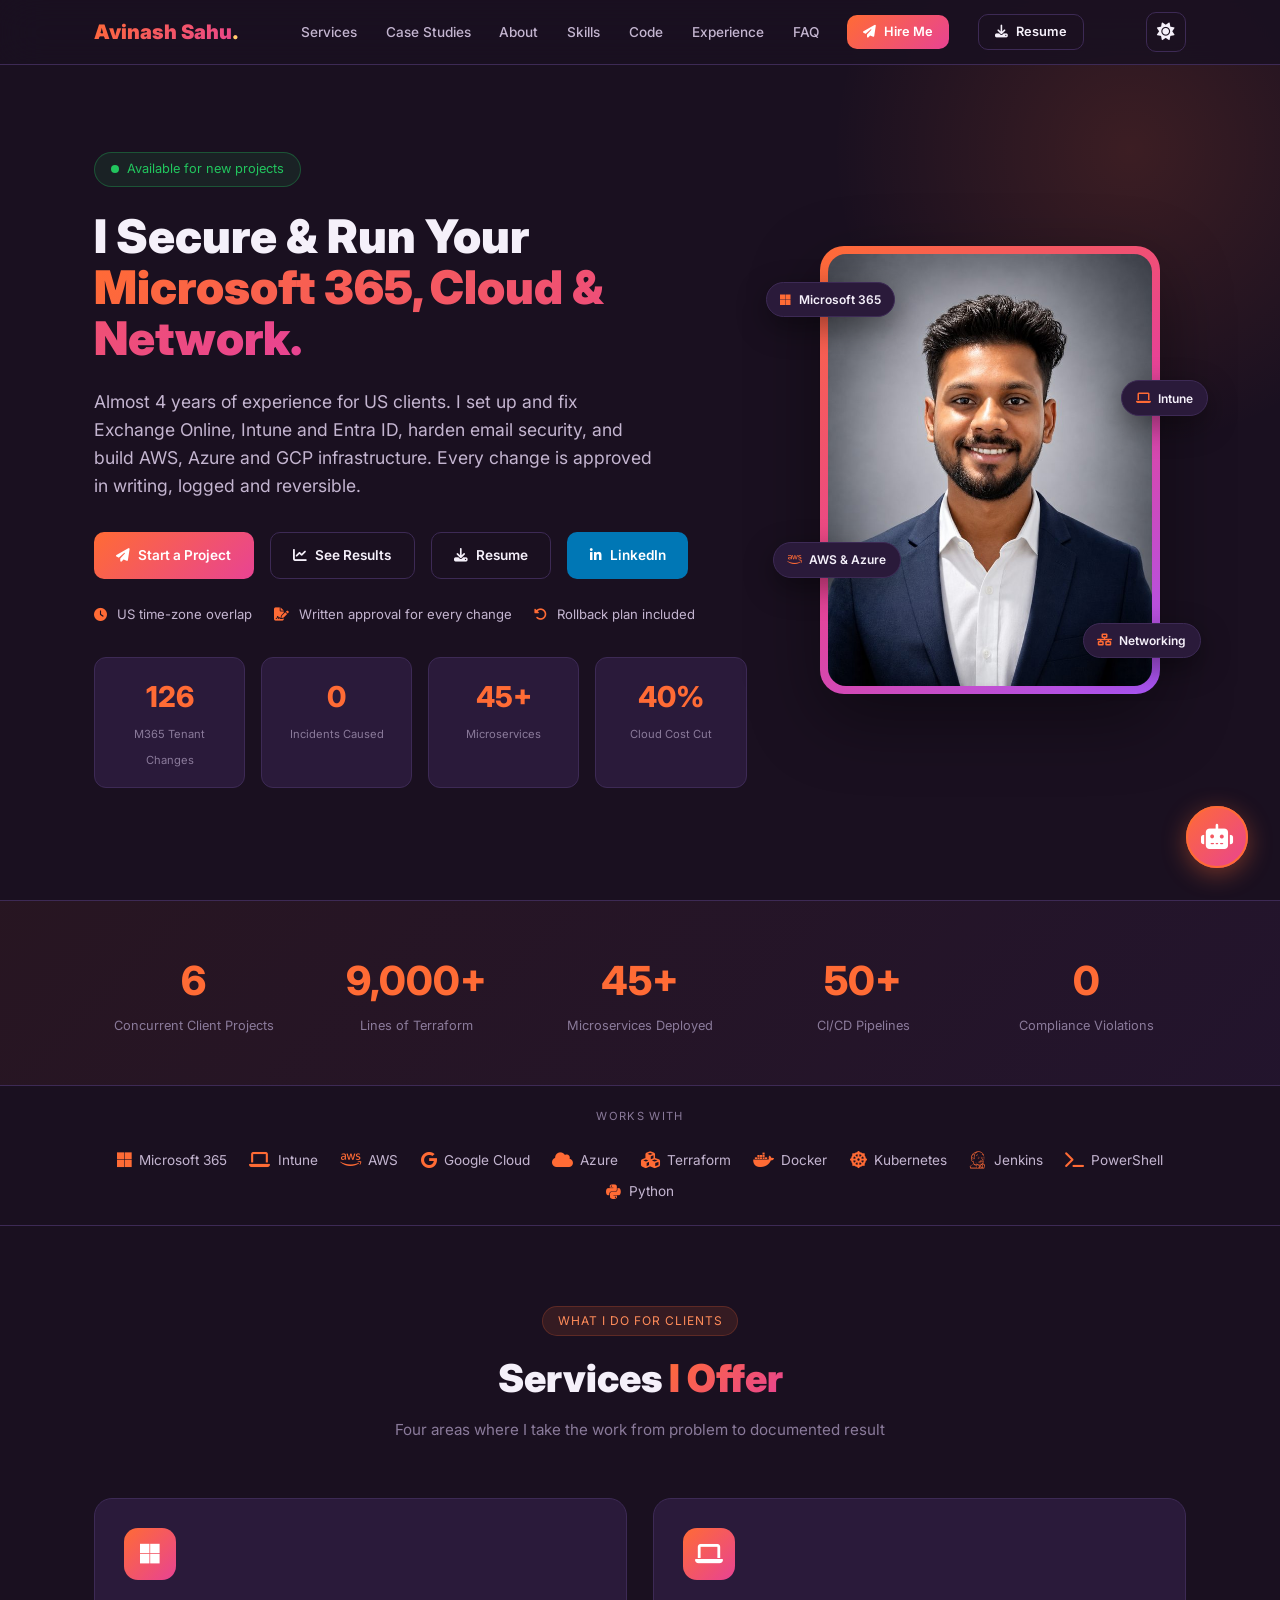
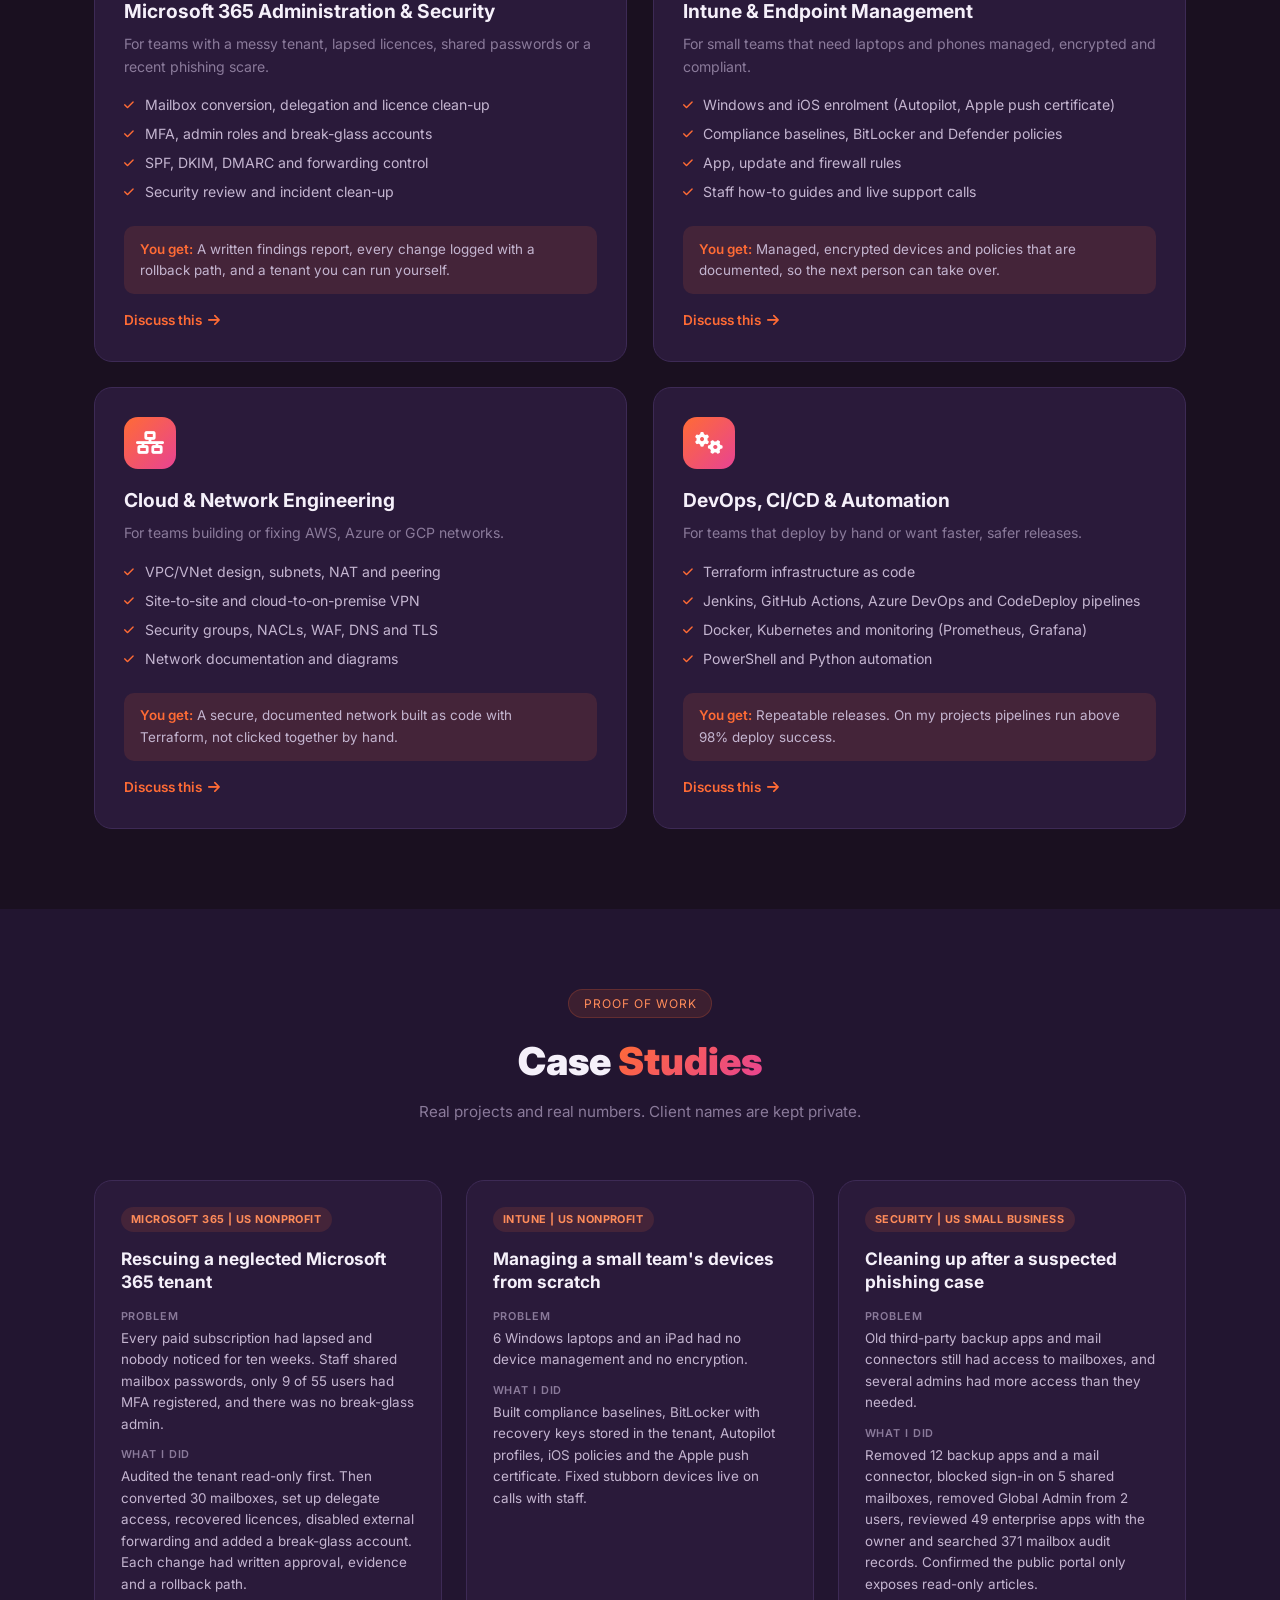
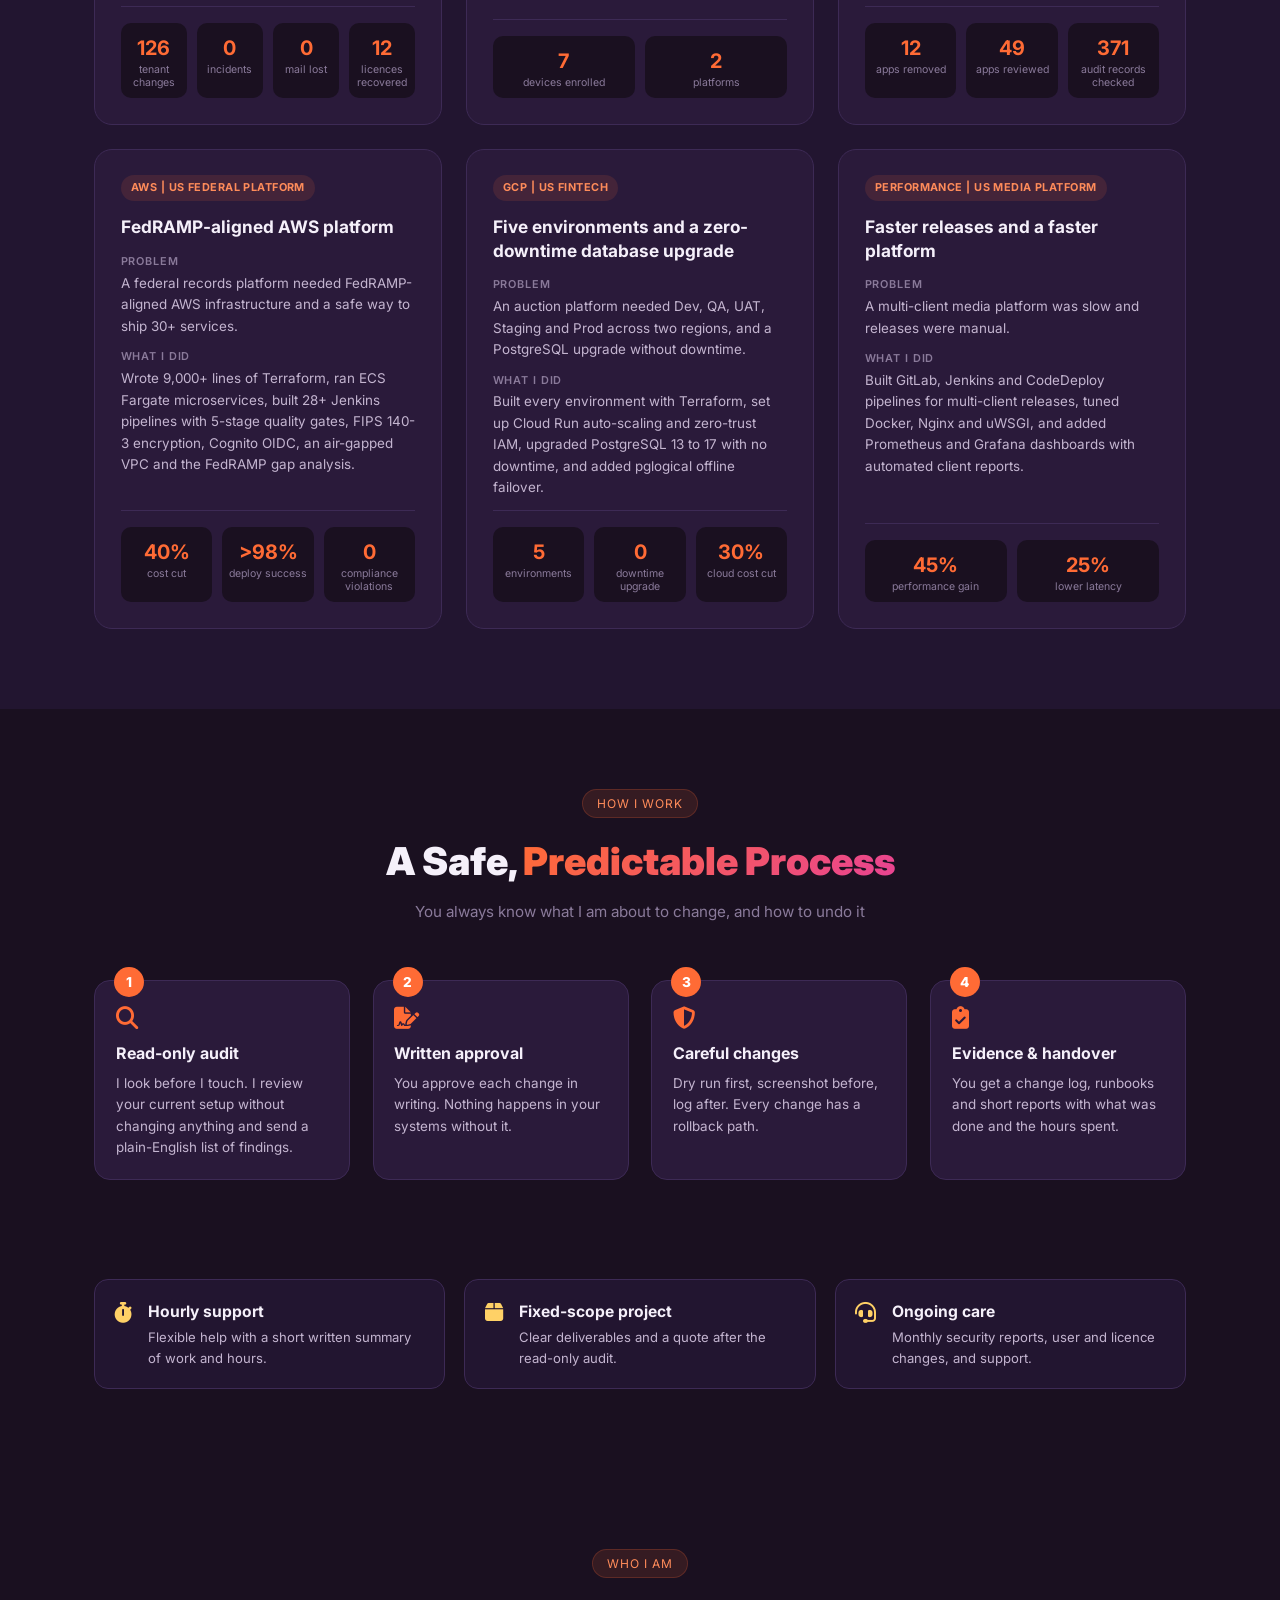
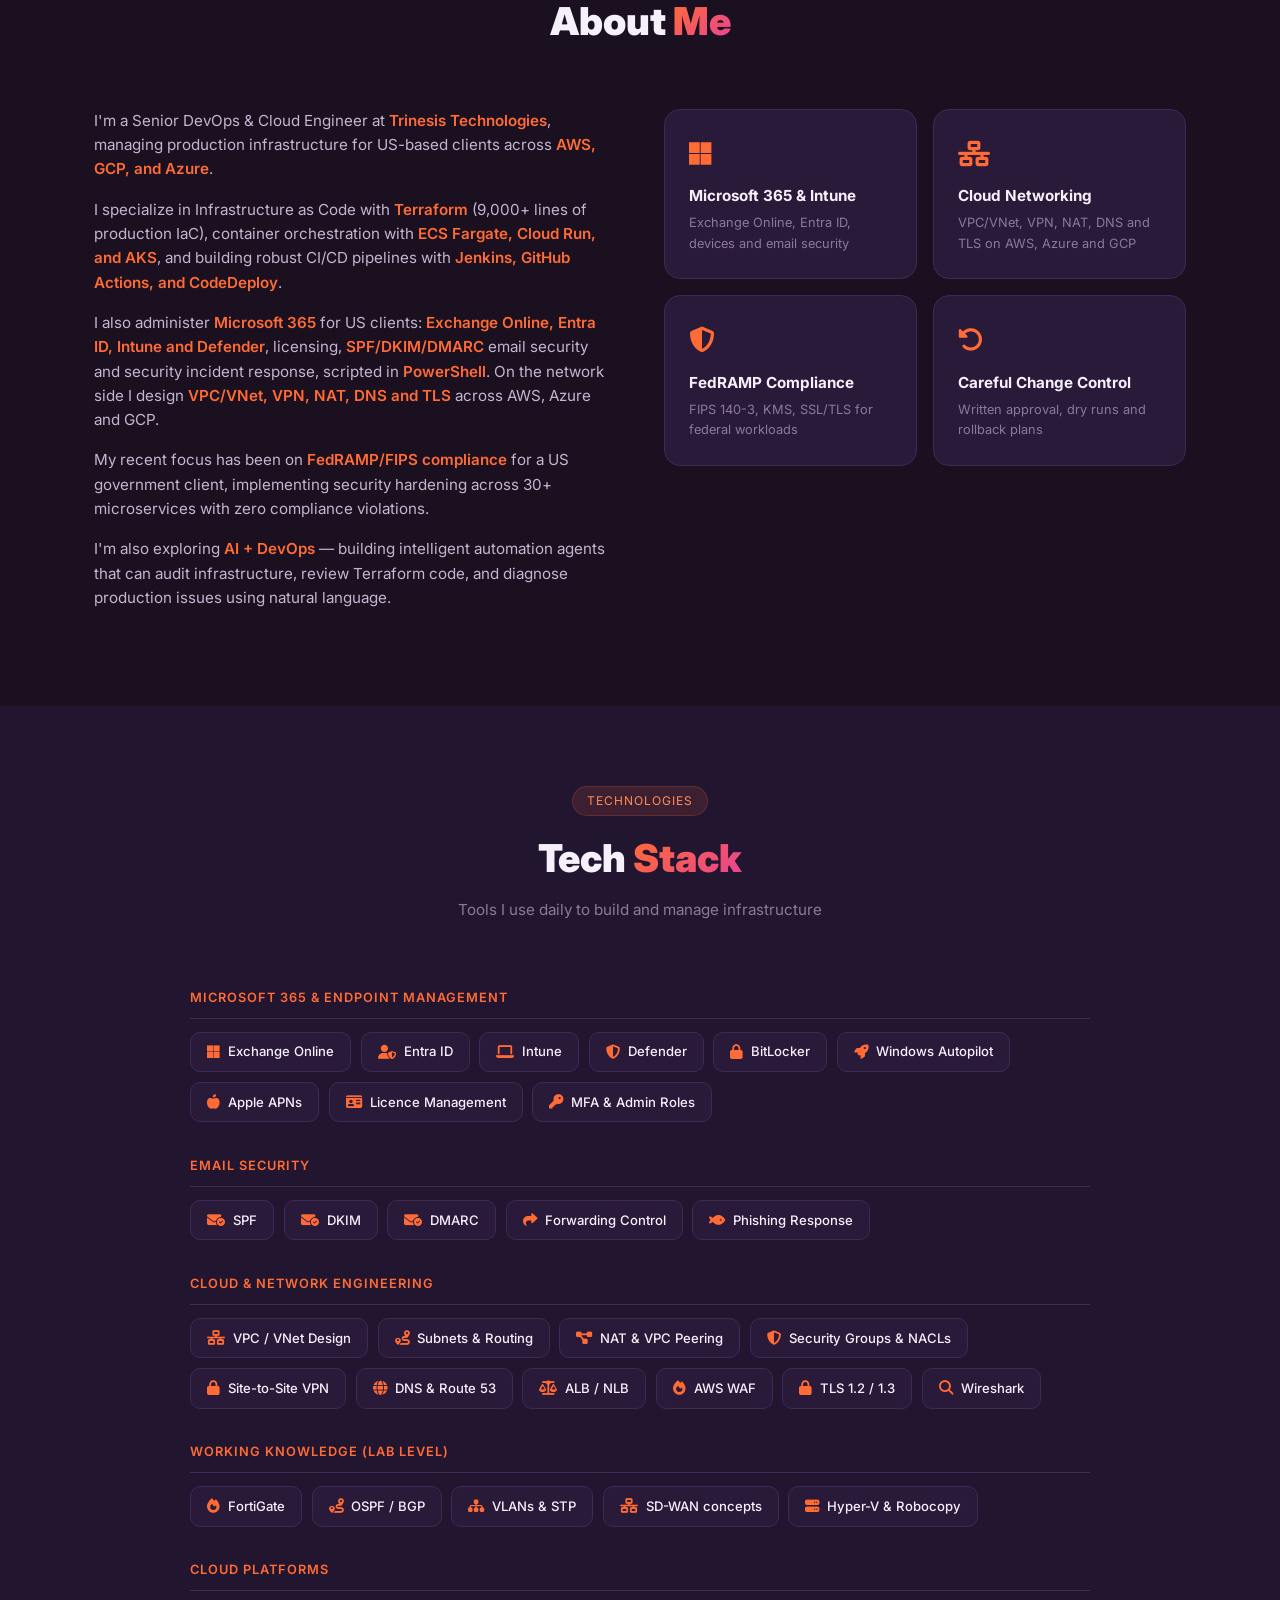
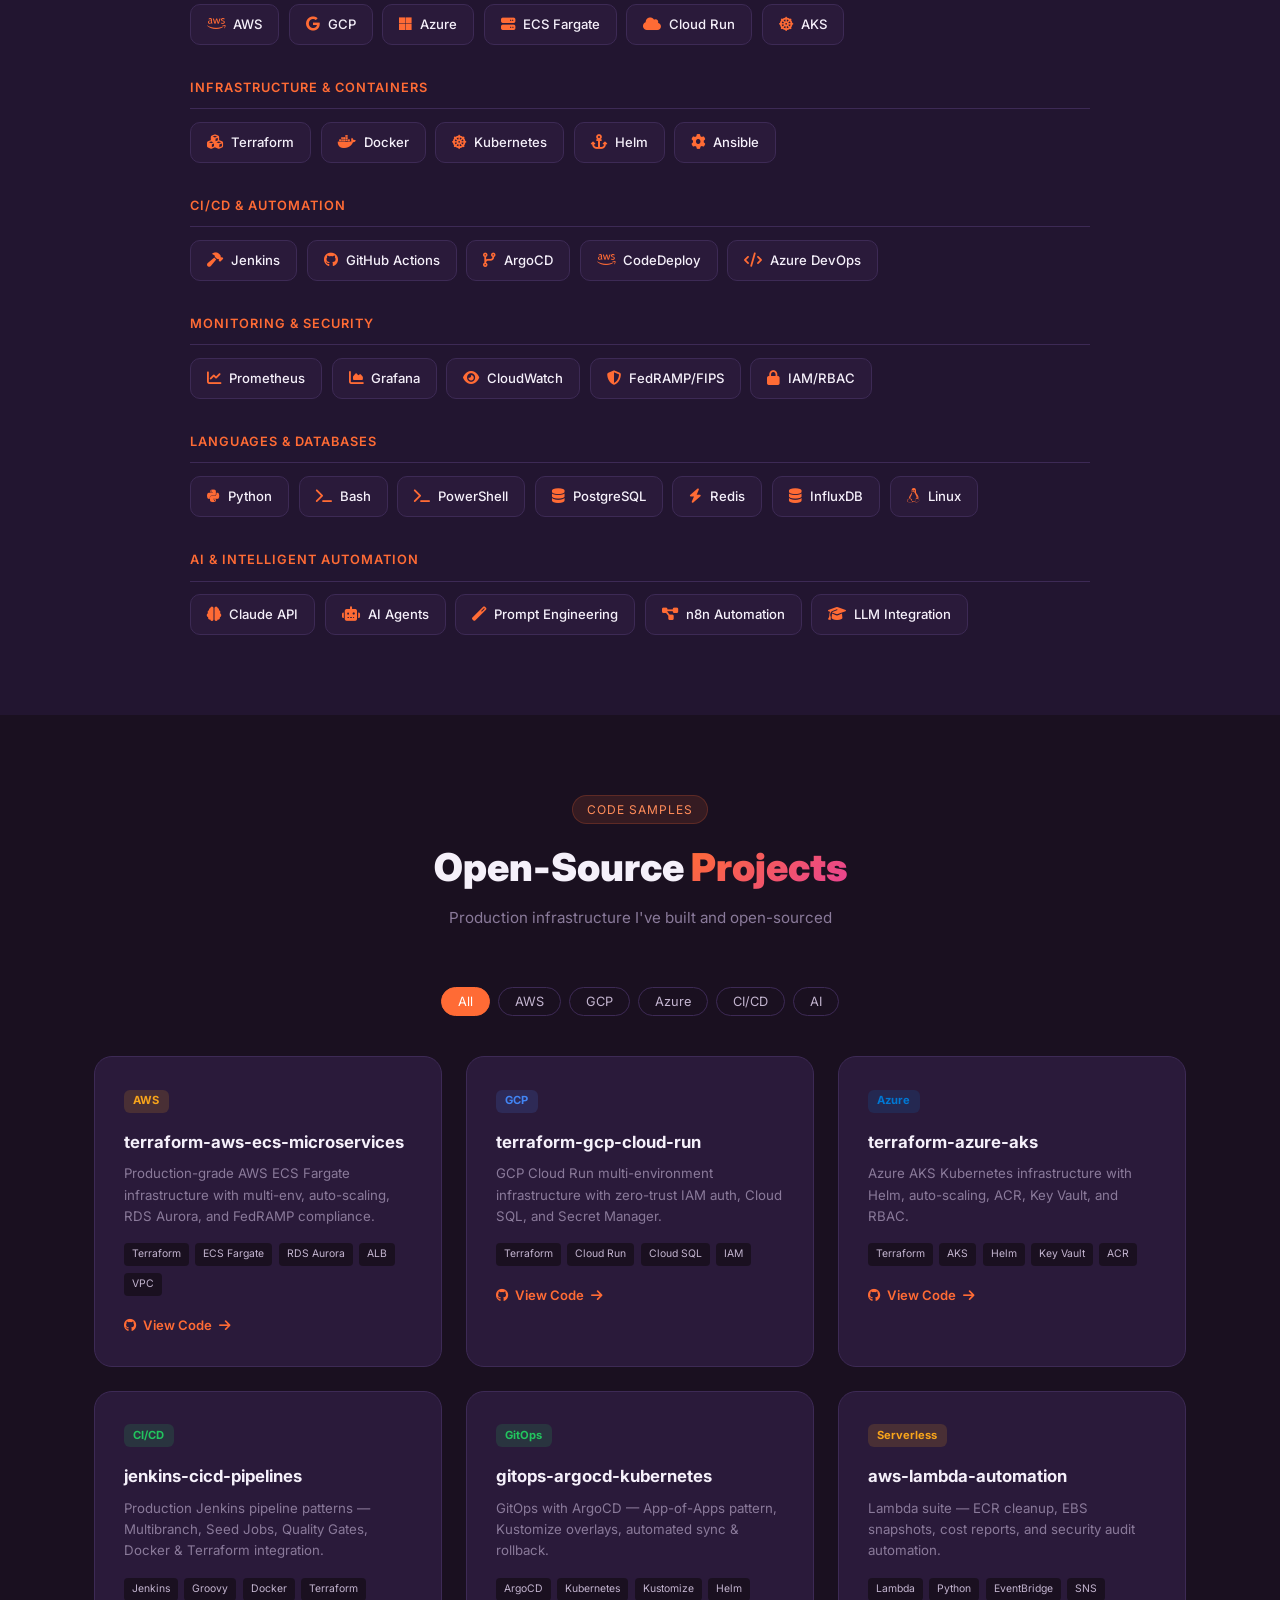
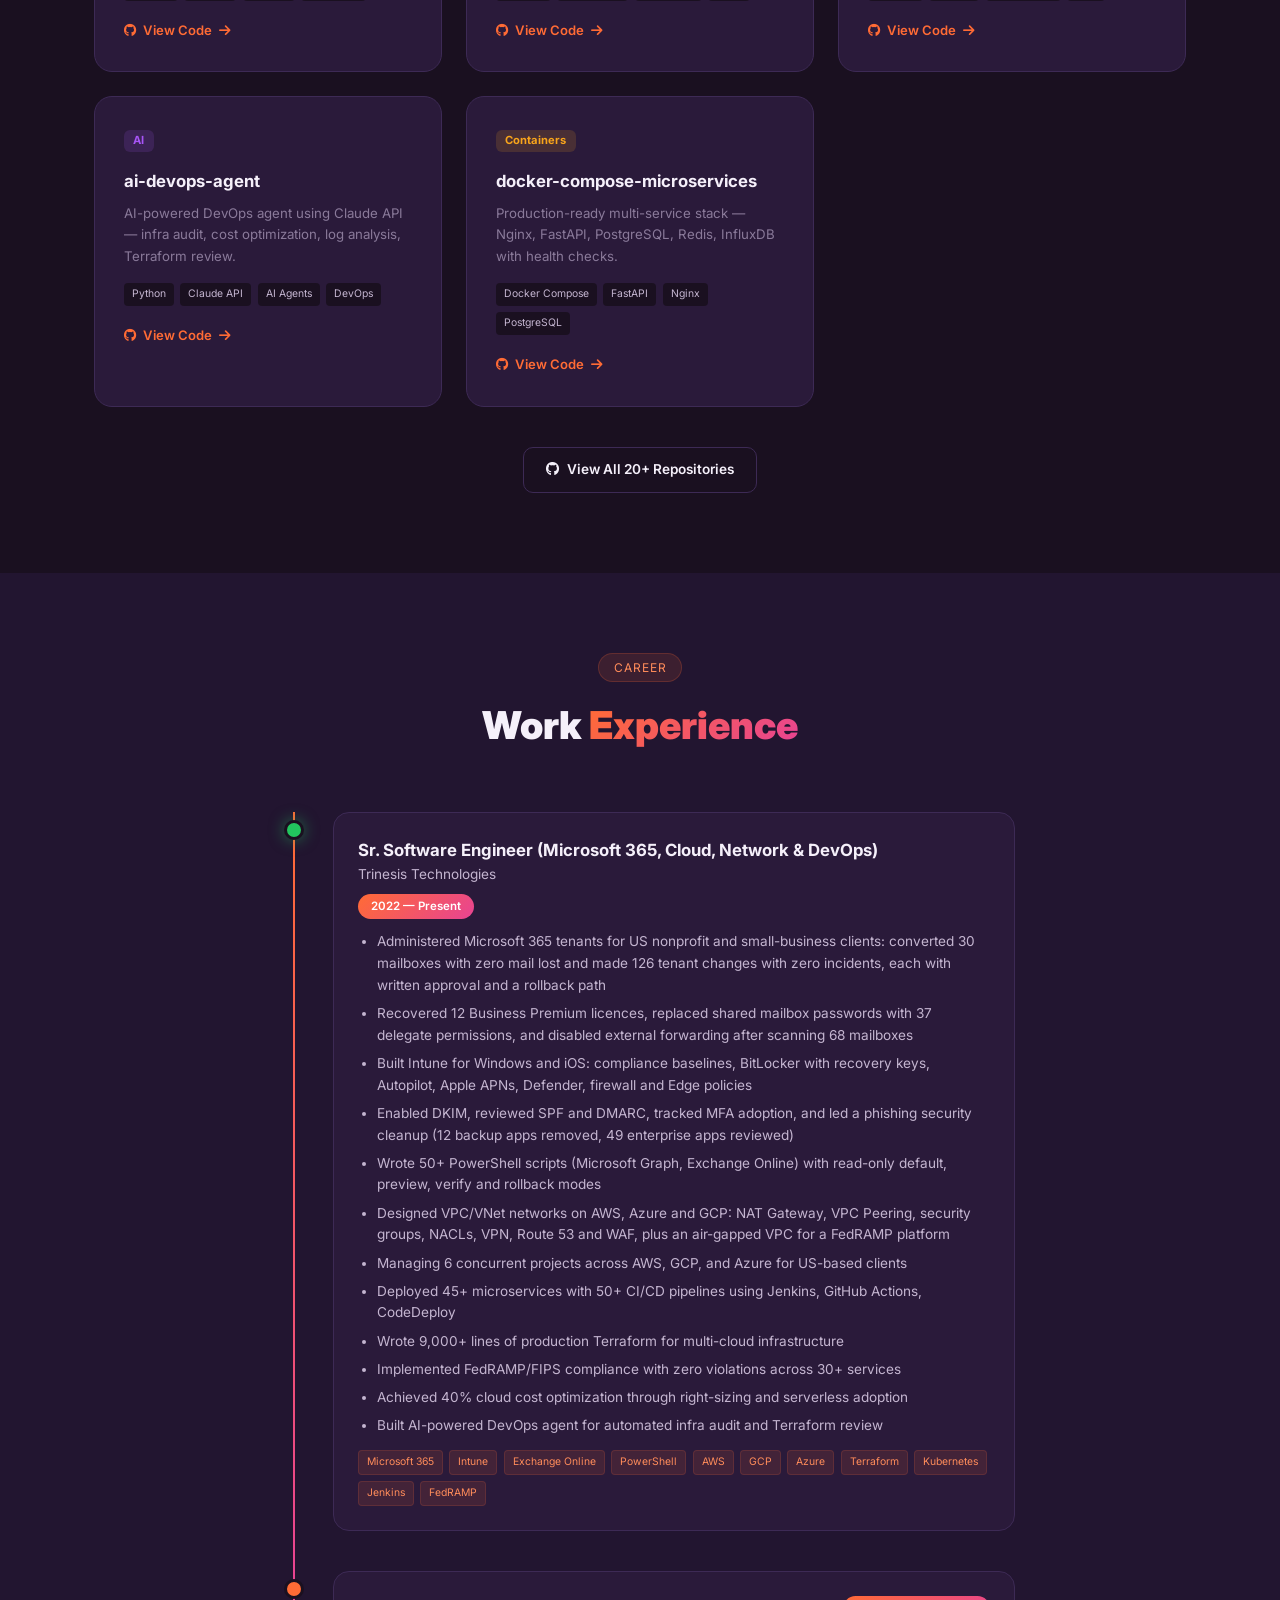
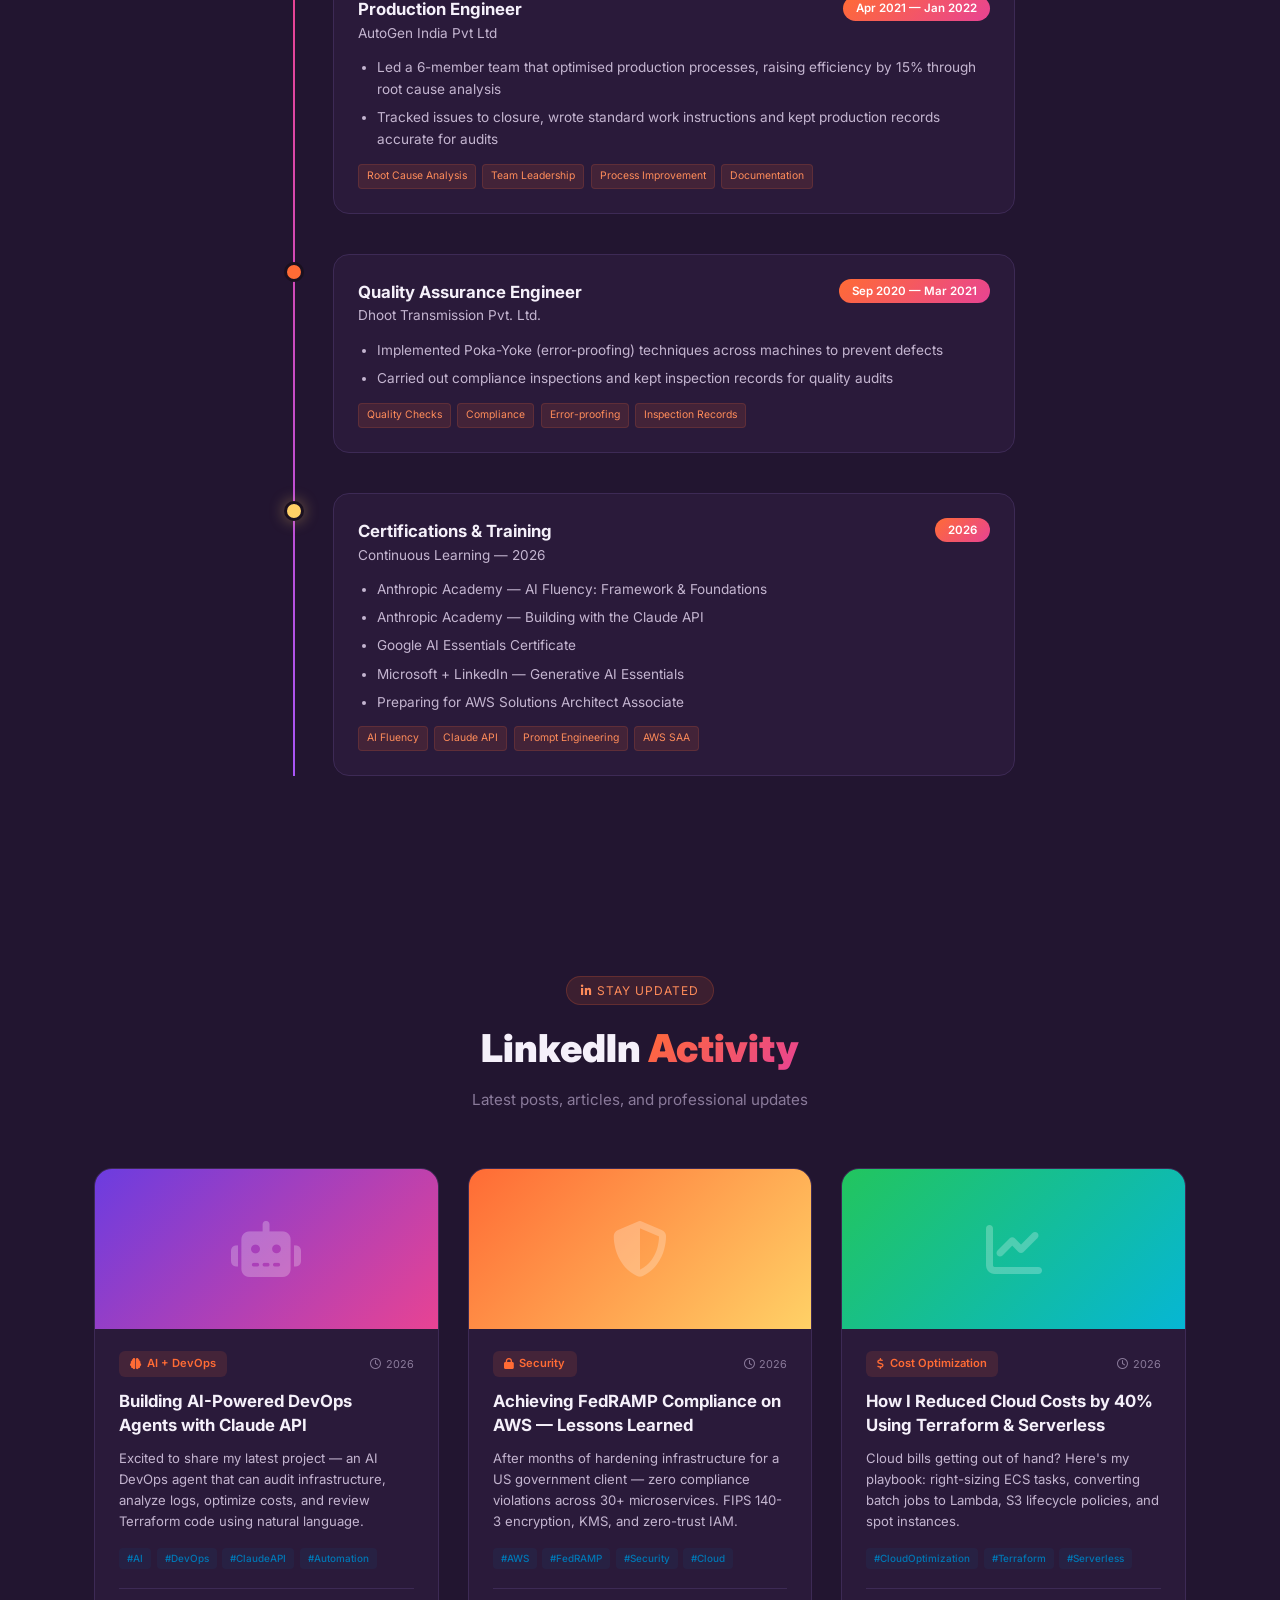
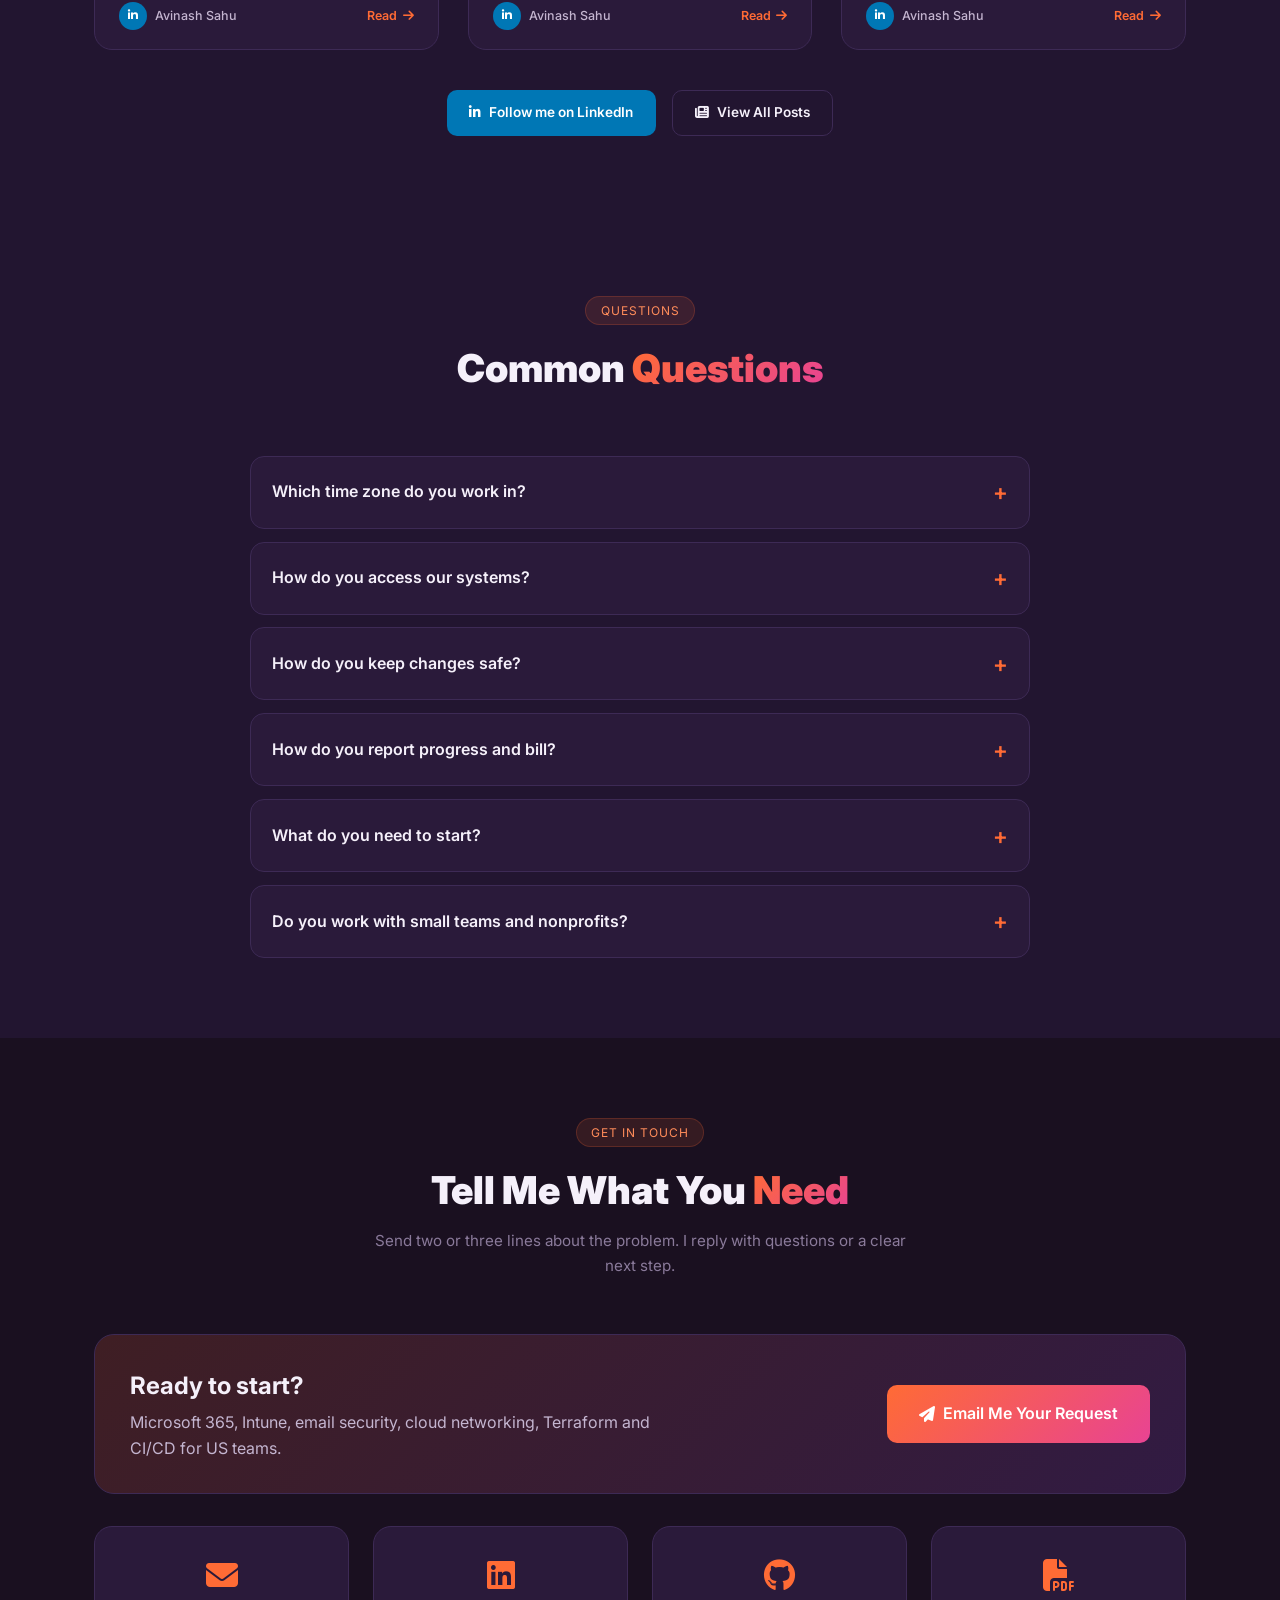
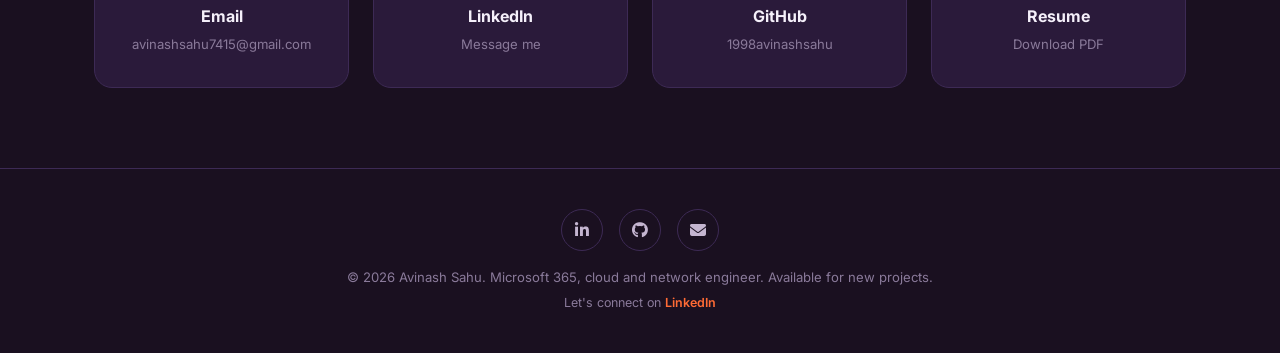
==== commit c72ae56c: "Redesign for client work: services, case studies, process, FAQ, SEO - New hero with photo, availabil" ====
--- a/index.html
+++ b/index.html
@@ -3,8 +3,25 @@
 <head>
   <meta charset="UTF-8" />
   <meta name="viewport" content="width=device-width, initial-scale=1.0" />
-  <meta name="description" content="Avinash Sahu - Microsoft 365, Cloud, Network & DevOps Engineer | Exchange Online, Entra ID, Intune | AWS, GCP, Azure | Terraform, Kubernetes, CI/CD">
-  <title>Avinash Sahu | Microsoft 365, Cloud, Network & DevOps Engineer</title>
+  <meta name="description" content="Remote Microsoft 365, Intune, cloud and network engineer for US teams. Exchange Online, Entra ID, email security, AWS, Azure and GCP networking, Terraform and CI/CD. Every change approved in writing and reversible.">
+  <title>Avinash Sahu | Microsoft 365, Cloud & Network Engineer for Hire</title>
+  <link rel="canonical" href="https://1998avinashsahu.github.io/portfolio/" />
+  <meta name="theme-color" content="#1a1020" />
+  <meta name="author" content="Avinash Sahu" />
+  <meta property="og:type" content="website" />
+  <meta property="og:site_name" content="Avinash Sahu" />
+  <meta property="og:title" content="Avinash Sahu | Microsoft 365, Cloud & Network Engineer for Hire" />
+  <meta property="og:description" content="Remote Microsoft 365, Intune, cloud and network engineer for US teams. Exchange Online, Entra ID, email security, AWS, Azure and GCP networking, Terraform and CI/CD. Every change approved in writing and reversible." />
+  <meta property="og:url" content="https://1998avinashsahu.github.io/portfolio/" />
+  <meta property="og:image" content="https://1998avinashsahu.github.io/portfolio/assets/og-image.jpg" />
+  <meta property="og:image:width" content="1200" />
+  <meta property="og:image:height" content="630" />
+  <meta name="twitter:card" content="summary_large_image" />
+  <meta name="twitter:title" content="Avinash Sahu | Microsoft 365, Cloud & Network Engineer for Hire" />
+  <meta name="twitter:description" content="Remote Microsoft 365, Intune, cloud and network engineer for US teams. Exchange Online, Entra ID, email security, AWS, Azure and GCP networking, Terraform and CI/CD. Every change approved in writing and reversible." />
+  <meta name="twitter:image" content="https://1998avinashsahu.github.io/portfolio/assets/og-image.jpg" />
+  <link rel="icon" href="data:image/svg+xml,%3Csvg xmlns='http://www.w3.org/2000/svg' viewBox='0 0 64 64'%3E%3Crect width='64' height='64' rx='14' fill='%23ff6b35'/%3E%3Ctext x='32' y='43' font-size='30' font-family='Arial' font-weight='700' text-anchor='middle' fill='white'%3EAS%3C/text%3E%3C/svg%3E" />
+  <script type="application/ld+json">{"@context": "https://schema.org", "@type": "Person", "name": "Avinash Sahu", "jobTitle": "Microsoft 365, Cloud and Network Engineer", "url": "https://1998avinashsahu.github.io/portfolio/", "image": "https://1998avinashsahu.github.io/portfolio/assets/avinash.jpg", "email": "mailto:avinashsahu7415@gmail.com", "address": {"@type": "PostalAddress", "addressLocality": "Pune", "addressCountry": "IN"}, "sameAs": ["https://www.linkedin.com/in/avinash-sahu-0ba434181/", "https://github.com/1998avinashsahu"], "knowsAbout": ["Microsoft 365", "Exchange Online", "Microsoft Entra ID", "Microsoft Intune", "Email security", "AWS", "Azure", "Google Cloud", "Cloud networking", "Terraform", "CI/CD", "PowerShell", "FedRAMP"]}</script>
   <link rel="preconnect" href="https://fonts.googleapis.com" />
   <link href="https://fonts.googleapis.com/css2?family=Inter:wght@300;400;500;600;700;800;900&display=swap" rel="stylesheet" />
   <link rel="stylesheet" href="https://cdnjs.cloudflare.com/ajax/libs/font-awesome/6.5.1/css/all.min.css" />
@@ -35,25 +52,28 @@
   </style>
 </head>
 <body>
+  <a class="skip-link" href="#services">Skip to content</a>
+  <div class="scroll-progress" id="scrollProgress" aria-hidden="true"></div>
 
   <!-- ===== NAVBAR ===== -->
   <nav class="nav" id="navbar">
     <div class="nav-inner">
       <a href="#hero" class="nav-logo">Avinash Sahu<span class="dot">.</span></a>
       <ul class="nav-menu" id="navMenu">
+        <li><a href="#services" class="nav-link">Services</a></li>
+        <li><a href="#case-studies" class="nav-link">Case Studies</a></li>
         <li><a href="#about" class="nav-link">About</a></li>
         <li><a href="#skills" class="nav-link">Skills</a></li>
-        <li><a href="#projects" class="nav-link">Projects</a></li>
+        <li><a href="#projects" class="nav-link">Code</a></li>
         <li><a href="#experience" class="nav-link">Experience</a></li>
-        <li><a href="#linkedin" class="nav-link">LinkedIn</a></li>
-        <li><a href="#contact" class="nav-link">Contact</a></li>
+        <li><a href="#faq" class="nav-link">FAQ</a></li>
         <li>
-          <a href="https://www.linkedin.com/in/avinash-sahu-0ba434181/" target="_blank" class="btn btn-sm btn-linkedin">
-            <i class="fab fa-linkedin-in"></i> LinkedIn
+          <a href="#contact" class="btn btn-sm btn-primary">
+            <i class="fas fa-paper-plane"></i> Hire Me
           </a>
         </li>
         <li>
-          <a href="assets/Avinash_Sahu_Resume.pdf" target="_blank" class="btn btn-sm btn-accent">
+          <a href="assets/Avinash_Sahu_Resume.pdf" target="_blank" class="btn btn-sm btn-outline">
             <i class="fas fa-download"></i> Resume
           </a>
         </li>
@@ -76,20 +96,34 @@
     <div class="container">
       <div class="hero-grid">
         <div class="hero-content">
-          <div class="hero-badge"><span class="pulse-dot"></span> Open to Opportunities</div>
-          <h1>I Build <span class="gradient-text">Cloud Infrastructure</span> That Scales.</h1>
-          <p class="hero-desc">Microsoft 365, cloud, network and DevOps engineer with almost 4 years of experience. I run Microsoft 365 and Intune, secure email and endpoints, and build multi-cloud infrastructure on AWS, GCP & Azure for US-based clients.</p>
+          <div class="hero-badge"><span class="pulse-dot"></span> Available for new projects</div>
+          <h1>I Secure &amp; Run Your <span class="gradient-text">Microsoft 365, Cloud &amp; Network.</span></h1>
+          <p class="hero-desc">Almost 4 years of experience for US clients. I set up and fix Exchange Online, Intune and Entra ID, harden email security, and build AWS, Azure and GCP infrastructure. Every change is approved in writing, logged and reversible.</p>
           <div class="hero-btns">
-            <a href="#projects" class="btn btn-primary"><i class="fas fa-rocket"></i> View Work</a>
-            <a href="https://www.linkedin.com/in/avinash-sahu-0ba434181/" target="_blank" class="btn btn-linkedin"><i class="fab fa-linkedin-in"></i> LinkedIn</a>
-            <a href="#contact" class="btn btn-outline"><i class="fas fa-envelope"></i> Hire Me</a>
-            <a href="https://github.com/1998avinashsahu" target="_blank" class="btn btn-outline"><i class="fab fa-github"></i> GitHub</a>
-          </div>
+            <a href="#contact" class="btn btn-primary"><i class="fas fa-paper-plane"></i> Start a Project</a>
+            <a href="#case-studies" class="btn btn-outline"><i class="fas fa-chart-line"></i> See Results</a>
+            <a href="assets/Avinash_Sahu_Resume.pdf" target="_blank" rel="noopener" class="btn btn-outline"><i class="fas fa-download"></i> Resume</a>
+            <a href="https://www.linkedin.com/in/avinash-sahu-0ba434181/" target="_blank" rel="noopener" class="btn btn-linkedin"><i class="fab fa-linkedin-in"></i> LinkedIn</a>
+          </div>
+          <ul class="trust-row">
+            <li><i class="fas fa-clock"></i> US time-zone overlap</li>
+            <li><i class="fas fa-file-signature"></i> Written approval for every change</li>
+            <li><i class="fas fa-rotate-left"></i> Rollback plan included</li>
+          </ul>
           <div class="hero-stats">
-            <div class="stat-card"><span class="stat-num" data-target="45">0</span>+<small>Microservices</small></div>
-            <div class="stat-card"><span class="stat-num" data-target="50">0</span>+<small>CI/CD Pipelines</small></div>
-            <div class="stat-card"><span class="stat-num" data-target="40">0</span>%<small>Cost Savings</small></div>
-            <div class="stat-card"><span class="stat-num" data-target="6">0</span><small>Live Projects</small></div>
+            <div class="stat-card"><span class="stat-num" data-target="126">0</span><small>M365 Tenant Changes</small></div>
+            <div class="stat-card"><span class="stat-num" data-target="0">0</span><small>Incidents Caused</small></div>
+            <div class="stat-card"><span class="stat-num" data-target="45" data-suffix="+">0</span><small>Microservices</small></div>
+            <div class="stat-card"><span class="stat-num" data-target="40" data-suffix="%">0</span><small>Cloud Cost Cut</small></div>
+          </div>
+        </div>
+        <div class="hero-visual">
+          <div class="photo-card">
+            <img src="assets/avinash.jpg" alt="Avinash Sahu, Microsoft 365, cloud and network engineer" width="320" height="430" fetchpriority="high" />
+            <div class="float-chip fc1"><i class="fab fa-microsoft"></i> Microsoft 365</div>
+            <div class="float-chip fc2"><i class="fas fa-laptop"></i> Intune</div>
+            <div class="float-chip fc3"><i class="fab fa-aws"></i> AWS &amp; Azure</div>
+            <div class="float-chip fc4"><i class="fas fa-network-wired"></i> Networking</div>
           </div>
         </div>
       </div>
@@ -103,13 +137,160 @@
   <!-- ===== METRICS BAR ===== -->
   <div class="metrics-bar">
     <div class="container metrics-grid">
-      <div class="metric"><span class="stat-num" data-target="9000">0</span><small>Lines of Terraform</small></div>
-      <div class="metric"><span class="stat-num" data-target="45">0</span><small>Microservices Deployed</small></div>
-      <div class="metric"><span class="stat-num" data-target="50">0</span><small>CI/CD Pipelines</small></div>
-      <div class="metric"><span class="stat-num" data-target="590">0</span><small>Commits</small></div>
+      <div class="metric"><span class="stat-num" data-target="6">0</span><small>Concurrent Client Projects</small></div>
+      <div class="metric"><span class="stat-num" data-target="9000" data-suffix="+">0</span><small>Lines of Terraform</small></div>
+      <div class="metric"><span class="stat-num" data-target="45" data-suffix="+">0</span><small>Microservices Deployed</small></div>
+      <div class="metric"><span class="stat-num" data-target="50" data-suffix="+">0</span><small>CI/CD Pipelines</small></div>
       <div class="metric"><span class="stat-num" data-target="0">0</span><small>Compliance Violations</small></div>
     </div>
   </div>
+
+  <div class="tech-strip" aria-label="Technologies I work with">
+    <div class="container"><p>Works with</p><ul><li><i class="fab fa-microsoft"></i> Microsoft 365</li><li><i class="fas fa-laptop"></i> Intune</li><li><i class="fab fa-aws"></i> AWS</li><li><i class="fab fa-google"></i> Google Cloud</li><li><i class="fas fa-cloud"></i> Azure</li><li><i class="fas fa-cubes"></i> Terraform</li><li><i class="fab fa-docker"></i> Docker</li><li><i class="fas fa-dharmachakra"></i> Kubernetes</li><li><i class="fab fa-jenkins"></i> Jenkins</li><li><i class="fas fa-terminal"></i> PowerShell</li><li><i class="fab fa-python"></i> Python</li></ul></div>
+  </div>
+
+  <!-- ===== SERVICES ===== -->
+  <section class="section" id="services">
+    <div class="container">
+      <div class="section-header">
+        <span class="section-badge">What I Do for Clients</span>
+        <h2 class="section-title">Services <span class="gradient-text">I Offer</span></h2>
+        <p class="section-sub">Four areas where I take the work from problem to documented result</p>
+      </div>
+      <div class="service-grid">
+        <article class="service-card reveal">
+          <div class="service-icon"><i class="fab fa-microsoft"></i></div>
+          <h3>Microsoft 365 Administration & Security</h3>
+          <p class="service-fit">For teams with a messy tenant, lapsed licences, shared passwords or a recent phishing scare.</p>
+          <ul>
+              <li>Mailbox conversion, delegation and licence clean-up</li>
+              <li>MFA, admin roles and break-glass accounts</li>
+              <li>SPF, DKIM, DMARC and forwarding control</li>
+              <li>Security review and incident clean-up</li>
+          </ul>
+          <p class="service-out"><strong>You get:</strong> A written findings report, every change logged with a rollback path, and a tenant you can run yourself.</p>
+          <a href="#contact" class="service-link">Discuss this <i class="fas fa-arrow-right"></i></a>
+        </article>
+        <article class="service-card reveal">
+          <div class="service-icon"><i class="fas fa-laptop"></i></div>
+          <h3>Intune & Endpoint Management</h3>
+          <p class="service-fit">For small teams that need laptops and phones managed, encrypted and compliant.</p>
+          <ul>
+              <li>Windows and iOS enrolment (Autopilot, Apple push certificate)</li>
+              <li>Compliance baselines, BitLocker and Defender policies</li>
+              <li>App, update and firewall rules</li>
+              <li>Staff how-to guides and live support calls</li>
+          </ul>
+          <p class="service-out"><strong>You get:</strong> Managed, encrypted devices and policies that are documented, so the next person can take over.</p>
+          <a href="#contact" class="service-link">Discuss this <i class="fas fa-arrow-right"></i></a>
+        </article>
+        <article class="service-card reveal">
+          <div class="service-icon"><i class="fas fa-network-wired"></i></div>
+          <h3>Cloud & Network Engineering</h3>
+          <p class="service-fit">For teams building or fixing AWS, Azure or GCP networks.</p>
+          <ul>
+              <li>VPC/VNet design, subnets, NAT and peering</li>
+              <li>Site-to-site and cloud-to-on-premise VPN</li>
+              <li>Security groups, NACLs, WAF, DNS and TLS</li>
+              <li>Network documentation and diagrams</li>
+          </ul>
+          <p class="service-out"><strong>You get:</strong> A secure, documented network built as code with Terraform, not clicked together by hand.</p>
+          <a href="#contact" class="service-link">Discuss this <i class="fas fa-arrow-right"></i></a>
+        </article>
+        <article class="service-card reveal">
+          <div class="service-icon"><i class="fas fa-gears"></i></div>
+          <h3>DevOps, CI/CD & Automation</h3>
+          <p class="service-fit">For teams that deploy by hand or want faster, safer releases.</p>
+          <ul>
+              <li>Terraform infrastructure as code</li>
+              <li>Jenkins, GitHub Actions, Azure DevOps and CodeDeploy pipelines</li>
+              <li>Docker, Kubernetes and monitoring (Prometheus, Grafana)</li>
+              <li>PowerShell and Python automation</li>
+          </ul>
+          <p class="service-out"><strong>You get:</strong> Repeatable releases. On my projects pipelines run above 98% deploy success.</p>
+          <a href="#contact" class="service-link">Discuss this <i class="fas fa-arrow-right"></i></a>
+        </article>
+      </div>
+    </div>
+  </section>
+
+  <!-- ===== CASE STUDIES ===== -->
+  <section class="section section-alt" id="case-studies">
+    <div class="container">
+      <div class="section-header">
+        <span class="section-badge">Proof of Work</span>
+        <h2 class="section-title">Case <span class="gradient-text">Studies</span></h2>
+        <p class="section-sub">Real projects and real numbers. Client names are kept private.</p>
+      </div>
+      <div class="case-grid">
+        <article class="case-card reveal">
+          <div class="case-tag">Microsoft 365 | US nonprofit</div>
+          <h3>Rescuing a neglected Microsoft 365 tenant</h3>
+          <p class="case-line"><strong>Problem</strong>Every paid subscription had lapsed and nobody noticed for ten weeks. Staff shared mailbox passwords, only 9 of 55 users had MFA registered, and there was no break-glass admin.</p>
+          <p class="case-line"><strong>What I did</strong>Audited the tenant read-only first. Then converted 30 mailboxes, set up delegate access, recovered licences, disabled external forwarding and added a break-glass account. Each change had written approval, evidence and a rollback path.</p>
+          <div class="case-results"><div><b>126</b><span>tenant changes</span></div><div><b>0</b><span>incidents</span></div><div><b>0</b><span>mail lost</span></div><div><b>12</b><span>licences recovered</span></div></div>
+        </article>
+        <article class="case-card reveal">
+          <div class="case-tag">Intune | US nonprofit</div>
+          <h3>Managing a small team's devices from scratch</h3>
+          <p class="case-line"><strong>Problem</strong>6 Windows laptops and an iPad had no device management and no encryption.</p>
+          <p class="case-line"><strong>What I did</strong>Built compliance baselines, BitLocker with recovery keys stored in the tenant, Autopilot profiles, iOS policies and the Apple push certificate. Fixed stubborn devices live on calls with staff.</p>
+          <div class="case-results"><div><b>7</b><span>devices enrolled</span></div><div><b>2</b><span>platforms</span></div></div>
+        </article>
+        <article class="case-card reveal">
+          <div class="case-tag">Security | US small business</div>
+          <h3>Cleaning up after a suspected phishing case</h3>
+          <p class="case-line"><strong>Problem</strong>Old third-party backup apps and mail connectors still had access to mailboxes, and several admins had more access than they needed.</p>
+          <p class="case-line"><strong>What I did</strong>Removed 12 backup apps and a mail connector, blocked sign-in on 5 shared mailboxes, removed Global Admin from 2 users, reviewed 49 enterprise apps with the owner and searched 371 mailbox audit records. Confirmed the public portal only exposes read-only articles.</p>
+          <div class="case-results"><div><b>12</b><span>apps removed</span></div><div><b>49</b><span>apps reviewed</span></div><div><b>371</b><span>audit records checked</span></div></div>
+        </article>
+        <article class="case-card reveal">
+          <div class="case-tag">AWS | US federal platform</div>
+          <h3>FedRAMP-aligned AWS platform</h3>
+          <p class="case-line"><strong>Problem</strong>A federal records platform needed FedRAMP-aligned AWS infrastructure and a safe way to ship 30+ services.</p>
+          <p class="case-line"><strong>What I did</strong>Wrote 9,000+ lines of Terraform, ran ECS Fargate microservices, built 28+ Jenkins pipelines with 5-stage quality gates, FIPS 140-3 encryption, Cognito OIDC, an air-gapped VPC and the FedRAMP gap analysis.</p>
+          <div class="case-results"><div><b>40%</b><span>cost cut</span></div><div><b>>98%</b><span>deploy success</span></div><div><b>0</b><span>compliance violations</span></div></div>
+        </article>
+        <article class="case-card reveal">
+          <div class="case-tag">GCP | US fintech</div>
+          <h3>Five environments and a zero-downtime database upgrade</h3>
+          <p class="case-line"><strong>Problem</strong>An auction platform needed Dev, QA, UAT, Staging and Prod across two regions, and a PostgreSQL upgrade without downtime.</p>
+          <p class="case-line"><strong>What I did</strong>Built every environment with Terraform, set up Cloud Run auto-scaling and zero-trust IAM, upgraded PostgreSQL 13 to 17 with no downtime, and added pglogical offline failover.</p>
+          <div class="case-results"><div><b>5</b><span>environments</span></div><div><b>0</b><span>downtime upgrade</span></div><div><b>30%</b><span>cloud cost cut</span></div></div>
+        </article>
+        <article class="case-card reveal">
+          <div class="case-tag">Performance | US media platform</div>
+          <h3>Faster releases and a faster platform</h3>
+          <p class="case-line"><strong>Problem</strong>A multi-client media platform was slow and releases were manual.</p>
+          <p class="case-line"><strong>What I did</strong>Built GitLab, Jenkins and CodeDeploy pipelines for multi-client releases, tuned Docker, Nginx and uWSGI, and added Prometheus and Grafana dashboards with automated client reports.</p>
+          <div class="case-results"><div><b>45%</b><span>performance gain</span></div><div><b>25%</b><span>lower latency</span></div></div>
+        </article>
+      </div>
+    </div>
+  </section>
+
+  <!-- ===== PROCESS ===== -->
+  <section class="section" id="process">
+    <div class="container">
+      <div class="section-header">
+        <span class="section-badge">How I Work</span>
+        <h2 class="section-title">A Safe, <span class="gradient-text">Predictable Process</span></h2>
+        <p class="section-sub">You always know what I am about to change, and how to undo it</p>
+      </div>
+      <div class="step-grid">
+        <div class="step-card reveal"><span class="step-num">1</span><i class="fas fa-magnifying-glass"></i><h4>Read-only audit</h4><p>I look before I touch. I review your current setup without changing anything and send a plain-English list of findings.</p></div>
+        <div class="step-card reveal"><span class="step-num">2</span><i class="fas fa-file-signature"></i><h4>Written approval</h4><p>You approve each change in writing. Nothing happens in your systems without it.</p></div>
+        <div class="step-card reveal"><span class="step-num">3</span><i class="fas fa-shield-halved"></i><h4>Careful changes</h4><p>Dry run first, screenshot before, log after. Every change has a rollback path.</p></div>
+        <div class="step-card reveal"><span class="step-num">4</span><i class="fas fa-clipboard-check"></i><h4>Evidence & handover</h4><p>You get a change log, runbooks and short reports with what was done and the hours spent.</p></div>
+      </div>
+      <h3 class="ways-title reveal">Ways to work together</h3>
+      <div class="ways-grid">
+        <div class="way-card reveal"><i class="fas fa-stopwatch"></i><div><h4>Hourly support</h4><p>Flexible help with a short written summary of work and hours.</p></div></div>
+        <div class="way-card reveal"><i class="fas fa-box"></i><div><h4>Fixed-scope project</h4><p>Clear deliverables and a quote after the read-only audit.</p></div></div>
+        <div class="way-card reveal"><i class="fas fa-headset"></i><div><h4>Ongoing care</h4><p>Monthly security reports, user and licence changes, and support.</p></div></div>
+      </div>
+    </div>
+  </section>
 
   <!-- ===== ABOUT ===== -->
   <section class="section" id="about">
@@ -128,24 +309,24 @@
         </div>
         <div class="about-cards reveal">
           <div class="highlight-card">
+            <div class="highlight-icon"><i class="fab fa-microsoft"></i></div>
+            <h4>Microsoft 365 &amp; Intune</h4>
+            <p>Exchange Online, Entra ID, devices and email security</p>
+          </div>
+          <div class="highlight-card">
+            <div class="highlight-icon"><i class="fas fa-network-wired"></i></div>
+            <h4>Cloud Networking</h4>
+            <p>VPC/VNet, VPN, NAT, DNS and TLS on AWS, Azure and GCP</p>
+          </div>
+          <div class="highlight-card">
             <div class="highlight-icon"><i class="fas fa-shield-alt"></i></div>
             <h4>FedRAMP Compliance</h4>
             <p>FIPS 140-3, KMS, SSL/TLS for federal workloads</p>
           </div>
           <div class="highlight-card">
-            <div class="highlight-icon"><i class="fas fa-cloud"></i></div>
-            <h4>Multi-Cloud</h4>
-            <p>Production across AWS, GCP, and Azure</p>
-          </div>
-          <div class="highlight-card">
-            <div class="highlight-icon"><i class="fas fa-cogs"></i></div>
-            <h4>50+ Pipelines</h4>
-            <p>Jenkins, GitHub Actions, CodeDeploy</p>
-          </div>
-          <div class="highlight-card">
-            <div class="highlight-icon"><i class="fas fa-robot"></i></div>
-            <h4>AI + DevOps</h4>
-            <p>Building intelligent infra automation agents</p>
+            <div class="highlight-icon"><i class="fas fa-rotate-left"></i></div>
+            <h4>Careful Change Control</h4>
+            <p>Written approval, dry runs and rollback plans</p>
           </div>
         </div>
       </div>
@@ -272,8 +453,8 @@
   <section class="section" id="projects">
     <div class="container">
       <div class="section-header">
-        <span class="section-badge">Portfolio</span>
-        <h2 class="section-title">Featured <span class="gradient-text">Projects</span></h2>
+        <span class="section-badge">Code Samples</span>
+        <h2 class="section-title">Open-Source <span class="gradient-text">Projects</span></h2>
         <p class="section-sub">Production infrastructure I've built and open-sourced</p>
       </div>
 
@@ -614,12 +795,38 @@
   </div>
 
   <!-- ===== CONTACT ===== -->
+  <!-- ===== FAQ ===== -->
+  <section class="section section-alt" id="faq">
+    <div class="container">
+      <div class="section-header">
+        <span class="section-badge">Questions</span>
+        <h2 class="section-title">Common <span class="gradient-text">Questions</span></h2>
+      </div>
+      <div class="faq-list">
+        <details class="faq-item reveal"><summary>Which time zone do you work in?</summary><p>I work from India and overlap with US Central morning hours for calls. Most work is done on my own time with a short written update at the end of each day.</p></details>
+        <details class="faq-item reveal"><summary>How do you access our systems?</summary><p>Through an admin account you invite, with only the roles the job needs. I never ask for your passwords, and I remove my access when the work ends.</p></details>
+        <details class="faq-item reveal"><summary>How do you keep changes safe?</summary><p>I start read-only, get your approval in writing, do a dry run where possible, and keep a rollback path and a log for every change.</p></details>
+        <details class="faq-item reveal"><summary>How do you report progress and bill?</summary><p>You get short written reports of what was done and the hours spent. I can work hourly or on a fixed scope, whichever you prefer.</p></details>
+        <details class="faq-item reveal"><summary>What do you need to start?</summary><p>A short description of the problem, a contact who can approve changes, and an admin invite. A 30 minute call helps but is not required.</p></details>
+        <details class="faq-item reveal"><summary>Do you work with small teams and nonprofits?</summary><p>Yes. Much of my Microsoft 365 work is for small US organisations that have no in-house IT.</p></details>
+      </div>
+    </div>
+  </section>
+
+  <!-- ===== CONTACT ===== -->
   <section class="section" id="contact">
     <div class="container">
       <div class="section-header">
         <span class="section-badge">Get in Touch</span>
-        <h2 class="section-title">Let's <span class="gradient-text">Connect</span></h2>
-        <p class="section-sub">Open to DevOps, Cloud Engineering, and AI-related opportunities</p>
+        <h2 class="section-title">Tell Me What You <span class="gradient-text">Need</span></h2>
+        <p class="section-sub">Send two or three lines about the problem. I reply with questions or a clear next step.</p>
+      </div>
+      <div class="cta-box reveal">
+        <div>
+          <h3>Ready to start?</h3>
+          <p>Microsoft 365, Intune, email security, cloud networking, Terraform and CI/CD for US teams.</p>
+        </div>
+        <a href="mailto:avinashsahu7415@gmail.com?subject=Project%20enquiry%20from%20your%20portfolio&body=Hi Avinash,%0D%0A%0D%0AWhat I need help with:%0D%0A%0D%0ASystems involved (Microsoft 365, AWS, Azure, network...):%0D%0A%0D%0ATiming:%0D%0A%0D%0AThanks," class="btn btn-primary btn-lg"><i class="fas fa-paper-plane"></i> Email Me Your Request</a>
       </div>
       <div class="contact-grid">
         <a href="mailto:avinashsahu7415@gmail.com" class="contact-card reveal">
@@ -627,20 +834,20 @@
           <h4>Email</h4>
           <p>avinashsahu7415@gmail.com</p>
         </a>
-        <a href="https://www.linkedin.com/in/avinash-sahu-0ba434181/" target="_blank" class="contact-card reveal">
+        <a href="https://www.linkedin.com/in/avinash-sahu-0ba434181/" target="_blank" rel="noopener" class="contact-card reveal">
           <i class="fab fa-linkedin"></i>
           <h4>LinkedIn</h4>
-          <p>Connect with me</p>
+          <p>Message me</p>
         </a>
-        <a href="https://github.com/1998avinashsahu" target="_blank" class="contact-card reveal">
+        <a href="https://github.com/1998avinashsahu" target="_blank" rel="noopener" class="contact-card reveal">
           <i class="fab fa-github"></i>
           <h4>GitHub</h4>
           <p>1998avinashsahu</p>
         </a>
-        <a href="https://1998avinashsahu.github.io/portfolio/" target="_blank" class="contact-card reveal">
-          <i class="fas fa-globe"></i>
-          <h4>Portfolio</h4>
-          <p>1998avinashsahu.github.io</p>
+        <a href="assets/Avinash_Sahu_Resume.pdf" target="_blank" rel="noopener" class="contact-card reveal">
+          <i class="fas fa-file-pdf"></i>
+          <h4>Resume</h4>
+          <p>Download PDF</p>
         </a>
       </div>
     </div>
@@ -654,10 +861,12 @@
         <a href="https://github.com/1998avinashsahu" target="_blank" class="footer-social" aria-label="GitHub"><i class="fab fa-github"></i></a>
         <a href="mailto:avinashsahu7415@gmail.com" class="footer-social" aria-label="Email"><i class="fas fa-envelope"></i></a>
       </div>
-      <p class="footer-text">&copy; 2026 Avinash Sahu &mdash; Built with passion. Deployed with CI/CD.</p>
+      <p class="footer-text">&copy; 2026 Avinash Sahu. Microsoft 365, cloud and network engineer. Available for new projects.</p>
       <p class="footer-sub">Let's connect on <a href="https://www.linkedin.com/in/avinash-sahu-0ba434181/" target="_blank">LinkedIn</a></p>
     </div>
   </footer>
+
+  <a href="#contact" class="sticky-cta" id="stickyCta"><i class="fas fa-paper-plane"></i> Start a project</a>
 
   <script src="script.js"></script>
 </body>
--- a/style.css
+++ b/style.css
@@ -938,3 +938,117 @@
   .stat-num { font-size:1.4rem; }
   .metric .stat-num { font-size:1.8rem; }
 }
+
+
+/* ===========================================
+   CLIENT-FOCUSED ADDITIONS
+   =========================================== */
+.skip-link { position:absolute; left:-999px; top:0; background:var(--accent); color:#fff; padding:.6rem 1rem; z-index:10001; border-radius:0 0 8px 0; }
+.skip-link:focus { left:0; }
+:focus-visible { outline:2px solid var(--accent3); outline-offset:3px; border-radius:4px; }
+.scroll-progress { position:fixed; top:0; left:0; height:3px; width:0; z-index:10000; background:linear-gradient(90deg,var(--gradient1),var(--gradient2),var(--gradient3)); }
+.btn-lg { padding:1rem 2rem; font-size:1rem; }
+
+.hero-grid { display:grid; grid-template-columns:1.25fr .75fr; gap:3rem; align-items:center; }
+.hero-content { max-width:none; }
+.hero h1 { font-size:2.9rem; }
+.trust-row { list-style:none; display:flex; flex-wrap:wrap; gap:.6rem 1.4rem; margin:-1.4rem 0 2rem; font-size:.82rem; color:var(--text2); }
+.trust-row i { color:var(--accent); margin-right:.35rem; }
+.hero-visual { display:flex; justify-content:center; }
+.photo-card { position:relative; width:100%; max-width:340px; border-radius:24px; padding:8px;
+  background:linear-gradient(145deg,var(--gradient1),var(--gradient2),var(--gradient3)); box-shadow:0 25px 70px var(--shadow); }
+.photo-card img { display:block; width:100%; height:auto; border-radius:18px; aspect-ratio:3/4; object-fit:cover; }
+.float-chip { position:absolute; display:flex; align-items:center; gap:.45rem; padding:.45rem .85rem; border-radius:50px; font-size:.75rem; font-weight:600;
+  background:var(--card); color:var(--text); border:1px solid var(--border); box-shadow:0 10px 30px var(--shadow); animation:floaty 6s ease-in-out infinite; }
+.float-chip i { color:var(--accent); }
+.fc1 { top:8%; left:-16%; } .fc2 { top:30%; right:-14%; animation-delay:-1.5s; }
+.fc3 { bottom:26%; left:-14%; animation-delay:-3s; } .fc4 { bottom:8%; right:-12%; animation-delay:-4.5s; }
+@keyframes floaty { 0%,100%{transform:translateY(0)} 50%{transform:translateY(-8px)} }
+
+.tech-strip { border-bottom:1px solid var(--border); padding:1.4rem 0; background:var(--bg); }
+.tech-strip .container { display:flex; align-items:center; gap:1.5rem; flex-wrap:wrap; justify-content:center; }
+.tech-strip p { font-size:.7rem; letter-spacing:.12em; text-transform:uppercase; color:var(--text3); }
+.tech-strip ul { list-style:none; display:flex; flex-wrap:wrap; gap:.6rem 1.4rem; justify-content:center; }
+.tech-strip li { font-size:.85rem; color:var(--text2); display:flex; align-items:center; gap:.45rem; }
+.tech-strip li i { color:var(--accent); font-size:1.05rem; }
+
+.service-grid { display:grid; grid-template-columns:repeat(2,1fr); gap:1.6rem; }
+.service-card { background:var(--card); border:1px solid var(--border); border-radius:18px; padding:1.8rem; display:flex; flex-direction:column; transition:all .3s; }
+.service-card:hover { transform:translateY(-6px); border-color:var(--accent); box-shadow:0 18px 45px var(--shadow); }
+.service-icon { width:52px; height:52px; border-radius:14px; display:flex; align-items:center; justify-content:center; font-size:1.4rem; color:#fff; margin-bottom:1rem;
+  background:linear-gradient(135deg,var(--gradient1),var(--gradient2)); }
+.service-card h3 { font-size:1.2rem; margin-bottom:.4rem; }
+.service-fit { color:var(--text3); font-size:.88rem; margin-bottom:1rem; }
+.service-card ul { list-style:none; margin-bottom:1rem; }
+.service-card li { position:relative; padding-left:1.3rem; font-size:.88rem; color:var(--text2); margin-bottom:.4rem; }
+.service-card li::before { content:"\f00c"; font-family:"Font Awesome 6 Free"; font-weight:900; position:absolute; left:0; color:var(--accent); font-size:.7rem; top:.2rem; }
+.service-out { font-size:.84rem; color:var(--text2); padding:.8rem 1rem; border-radius:10px; background:var(--tag-bg); margin-bottom:1rem; }
+.service-out strong { color:var(--accent); }
+.service-link { margin-top:auto; font-size:.85rem; font-weight:600; color:var(--accent); display:inline-flex; gap:.4rem; align-items:center; }
+.service-link:hover i { transform:translateX(4px); }
+.service-link i { transition:transform .2s; }
+
+.case-grid { display:grid; grid-template-columns:repeat(3,1fr); gap:1.5rem; }
+.case-card { background:var(--card); border:1px solid var(--border); border-radius:18px; padding:1.6rem; display:flex; flex-direction:column; transition:all .3s; }
+.case-card:hover { transform:translateY(-6px); border-color:var(--accent); box-shadow:0 18px 45px var(--shadow); }
+.case-tag { align-self:flex-start; font-size:.68rem; font-weight:700; letter-spacing:.04em; text-transform:uppercase; color:var(--tag-text); background:var(--tag-bg); padding:.25rem .65rem; border-radius:50px; margin-bottom:.9rem; }
+.case-card h3 { font-size:1.08rem; line-height:1.35; margin-bottom:.9rem; }
+.case-line { font-size:.84rem; color:var(--text2); line-height:1.6; margin-bottom:.7rem; }
+.case-line strong { display:block; font-size:.68rem; letter-spacing:.08em; text-transform:uppercase; color:var(--text3); margin-bottom:.15rem; }
+.case-results { display:flex; flex-wrap:wrap; gap:.6rem; margin-top:auto; padding-top:1rem; border-top:1px solid var(--border); }
+.case-results div { flex:1 1 56px; text-align:center; background:var(--bg); border-radius:10px; padding:.55rem .3rem; }
+.case-results b { display:block; font-size:1.25rem; color:var(--accent); }
+.case-results span { font-size:.66rem; color:var(--text3); line-height:1.2; display:block; }
+
+.step-grid { display:grid; grid-template-columns:repeat(4,1fr); gap:1.4rem; }
+.step-card { position:relative; background:var(--card); border:1px solid var(--border); border-radius:16px; padding:1.6rem 1.3rem 1.3rem; }
+.step-num { position:absolute; top:-14px; left:1.2rem; width:30px; height:30px; border-radius:50%; background:var(--accent); color:#fff; font-weight:800; font-size:.85rem; display:flex; align-items:center; justify-content:center; }
+.step-card > i { font-size:1.4rem; color:var(--accent); margin-bottom:.7rem; }
+.step-card h4 { margin-bottom:.4rem; }
+.step-card p { font-size:.84rem; color:var(--text2); }
+.ways-title { text-align:center; margin:3rem 0 1.3rem; font-size:1.15rem; }
+.ways-grid { display:grid; grid-template-columns:repeat(3,1fr); gap:1.2rem; }
+.way-card { display:flex; gap:1rem; align-items:flex-start; background:var(--bg2); border:1px solid var(--border); border-radius:14px; padding:1.2rem; }
+.way-card > i { font-size:1.3rem; color:var(--accent3); margin-top:.2rem; }
+.way-card h4 { font-size:.98rem; margin-bottom:.2rem; }
+.way-card p { font-size:.82rem; color:var(--text2); }
+
+.faq-list { max-width:780px; margin:0 auto; display:grid; gap:.8rem; }
+.faq-item { background:var(--card); border:1px solid var(--border); border-radius:14px; padding:0 1.3rem; transition:border-color .2s; }
+.faq-item[open] { border-color:var(--accent); }
+.faq-item summary { cursor:pointer; list-style:none; padding:1.1rem 0; font-weight:600; display:flex; justify-content:space-between; gap:1rem; align-items:center; }
+.faq-item summary::-webkit-details-marker { display:none; }
+.faq-item summary::after { content:"+"; font-size:1.4rem; color:var(--accent); transition:transform .2s; }
+.faq-item[open] summary::after { transform:rotate(45deg); }
+.faq-item p { padding-bottom:1.1rem; color:var(--text2); font-size:.92rem; }
+
+.cta-box { display:flex; align-items:center; justify-content:space-between; gap:1.5rem; flex-wrap:wrap; margin-bottom:2rem; padding:2rem 2.2rem; border-radius:20px;
+  background:linear-gradient(135deg,rgba(255,107,53,.16),rgba(168,85,247,.16)); border:1px solid var(--border); }
+.cta-box h3 { font-size:1.5rem; margin-bottom:.3rem; }
+.cta-box p { color:var(--text2); max-width:520px; }
+
+.sticky-cta { display:none; }
+@media (max-width:1024px) {
+  .hero-grid { grid-template-columns:1fr; }
+  .hero-visual { order:-1; }
+  .photo-card { max-width:260px; }
+  .case-grid { grid-template-columns:repeat(2,1fr); }
+  .step-grid { grid-template-columns:repeat(2,1fr); }
+  .fc1 { left:-8%; } .fc2 { right:-8%; } .fc3 { left:-8%; } .fc4 { right:-8%; }
+}
+@media (max-width:768px) {
+  .hero h1 { font-size:2.1rem; }
+  .trust-row { margin-top:-1rem; }
+  .service-grid, .case-grid, .step-grid, .ways-grid { grid-template-columns:1fr; }
+  .cta-box { padding:1.5rem; text-align:center; justify-content:center; }
+  .sticky-cta { position:fixed; left:.75rem; bottom:.9rem; z-index:9990; display:flex; align-items:center; justify-content:center; gap:.5rem;
+    width:calc(100% - 5.5rem); padding:.85rem 1rem; border-radius:50px; font-weight:700; font-size:.9rem; color:#fff;
+    background:linear-gradient(135deg,var(--gradient1),var(--gradient2)); box-shadow:0 10px 30px var(--shadow);
+    transform:translateY(150%); transition:transform .3s; }
+  .sticky-cta.show { transform:translateY(0); }
+}
+@media (prefers-reduced-motion:reduce) {
+  *,*::before,*::after { animation:none!important; transition:none!important; scroll-behavior:auto!important; }
+}
+
+.scroll-indicator { display:none; }
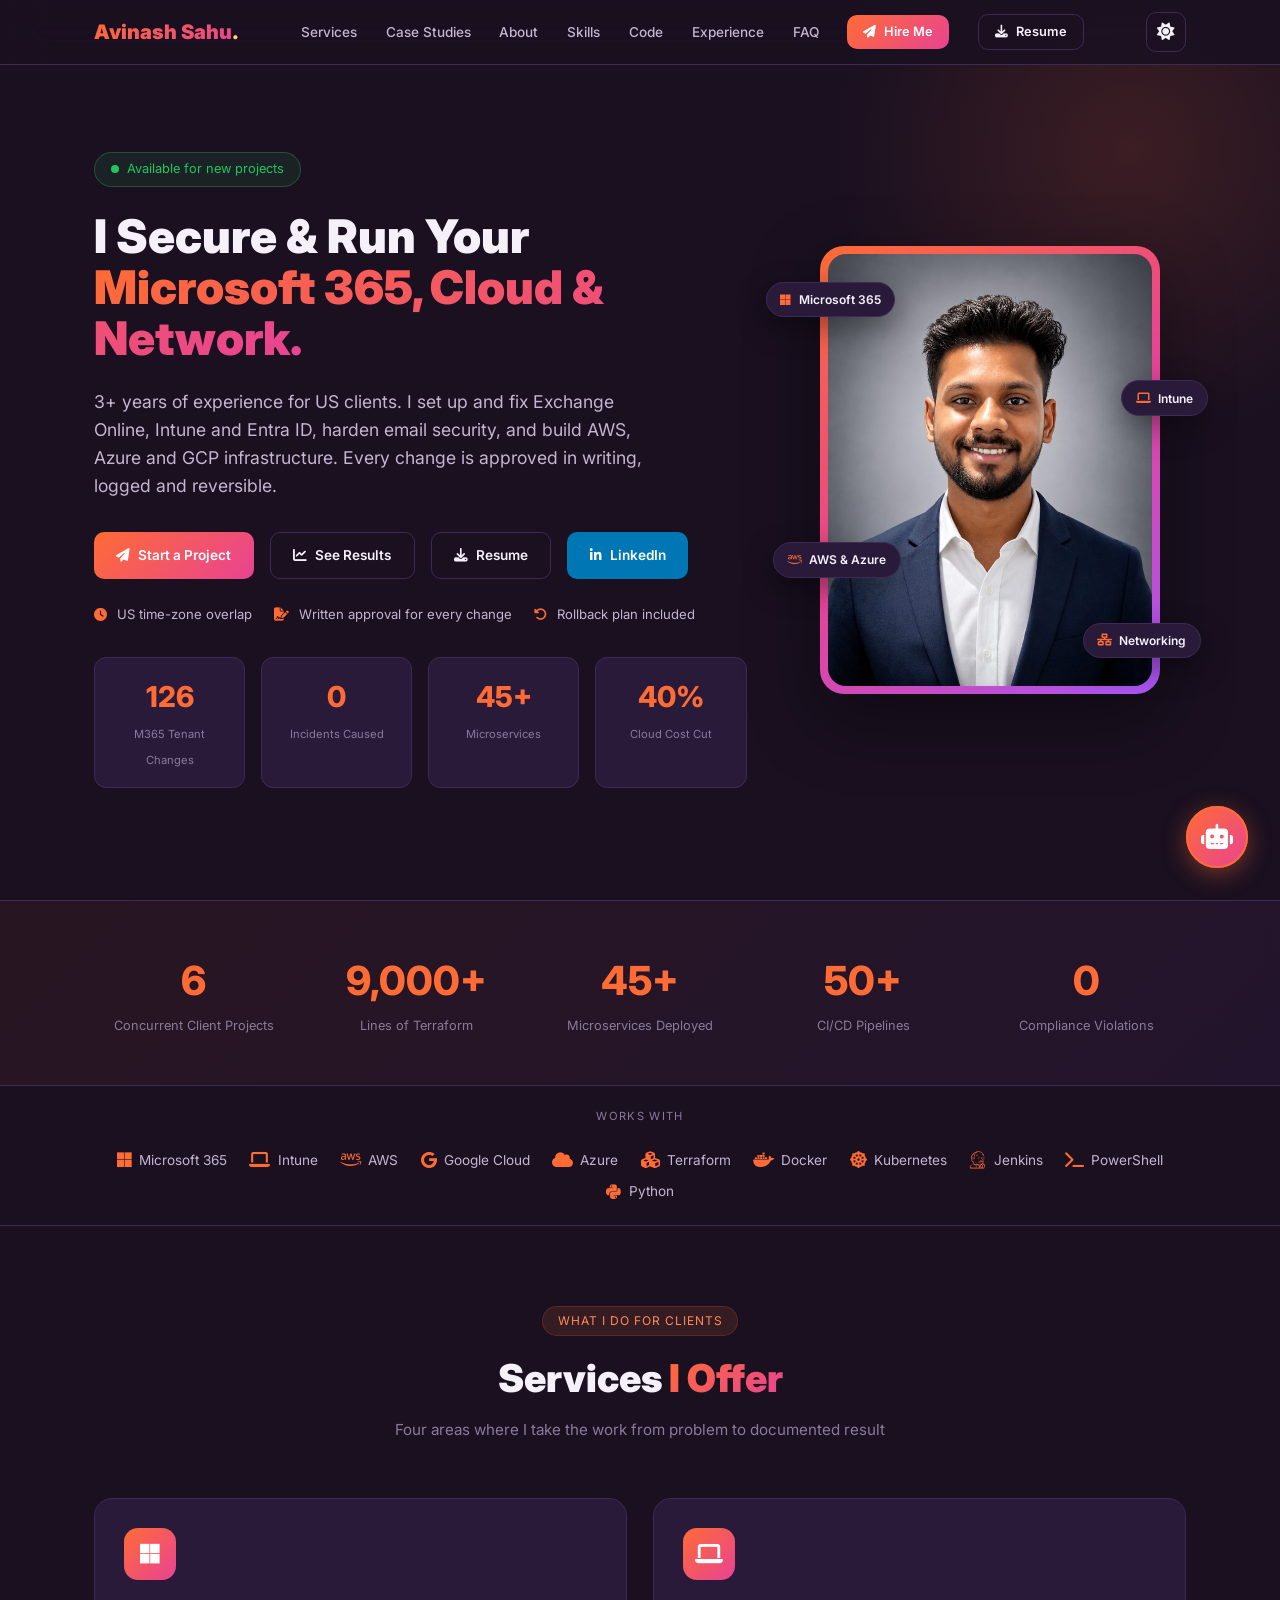
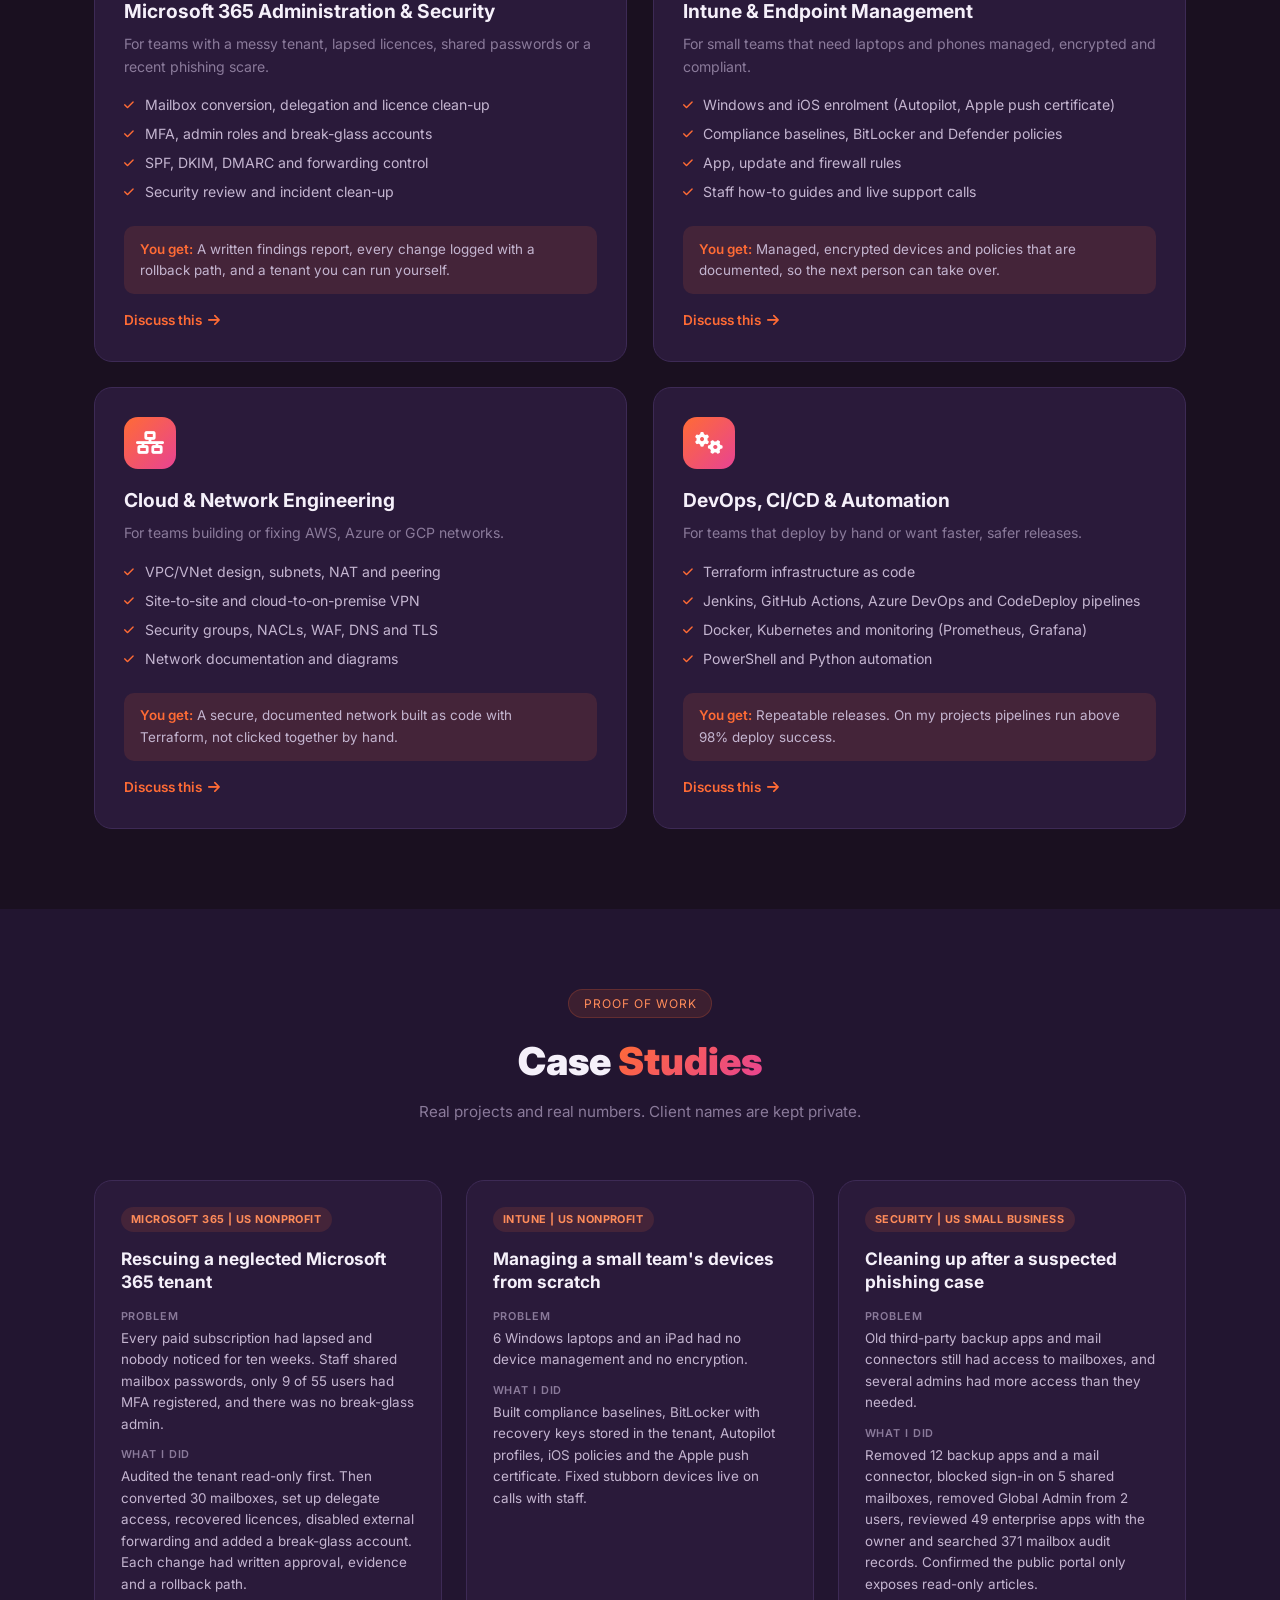
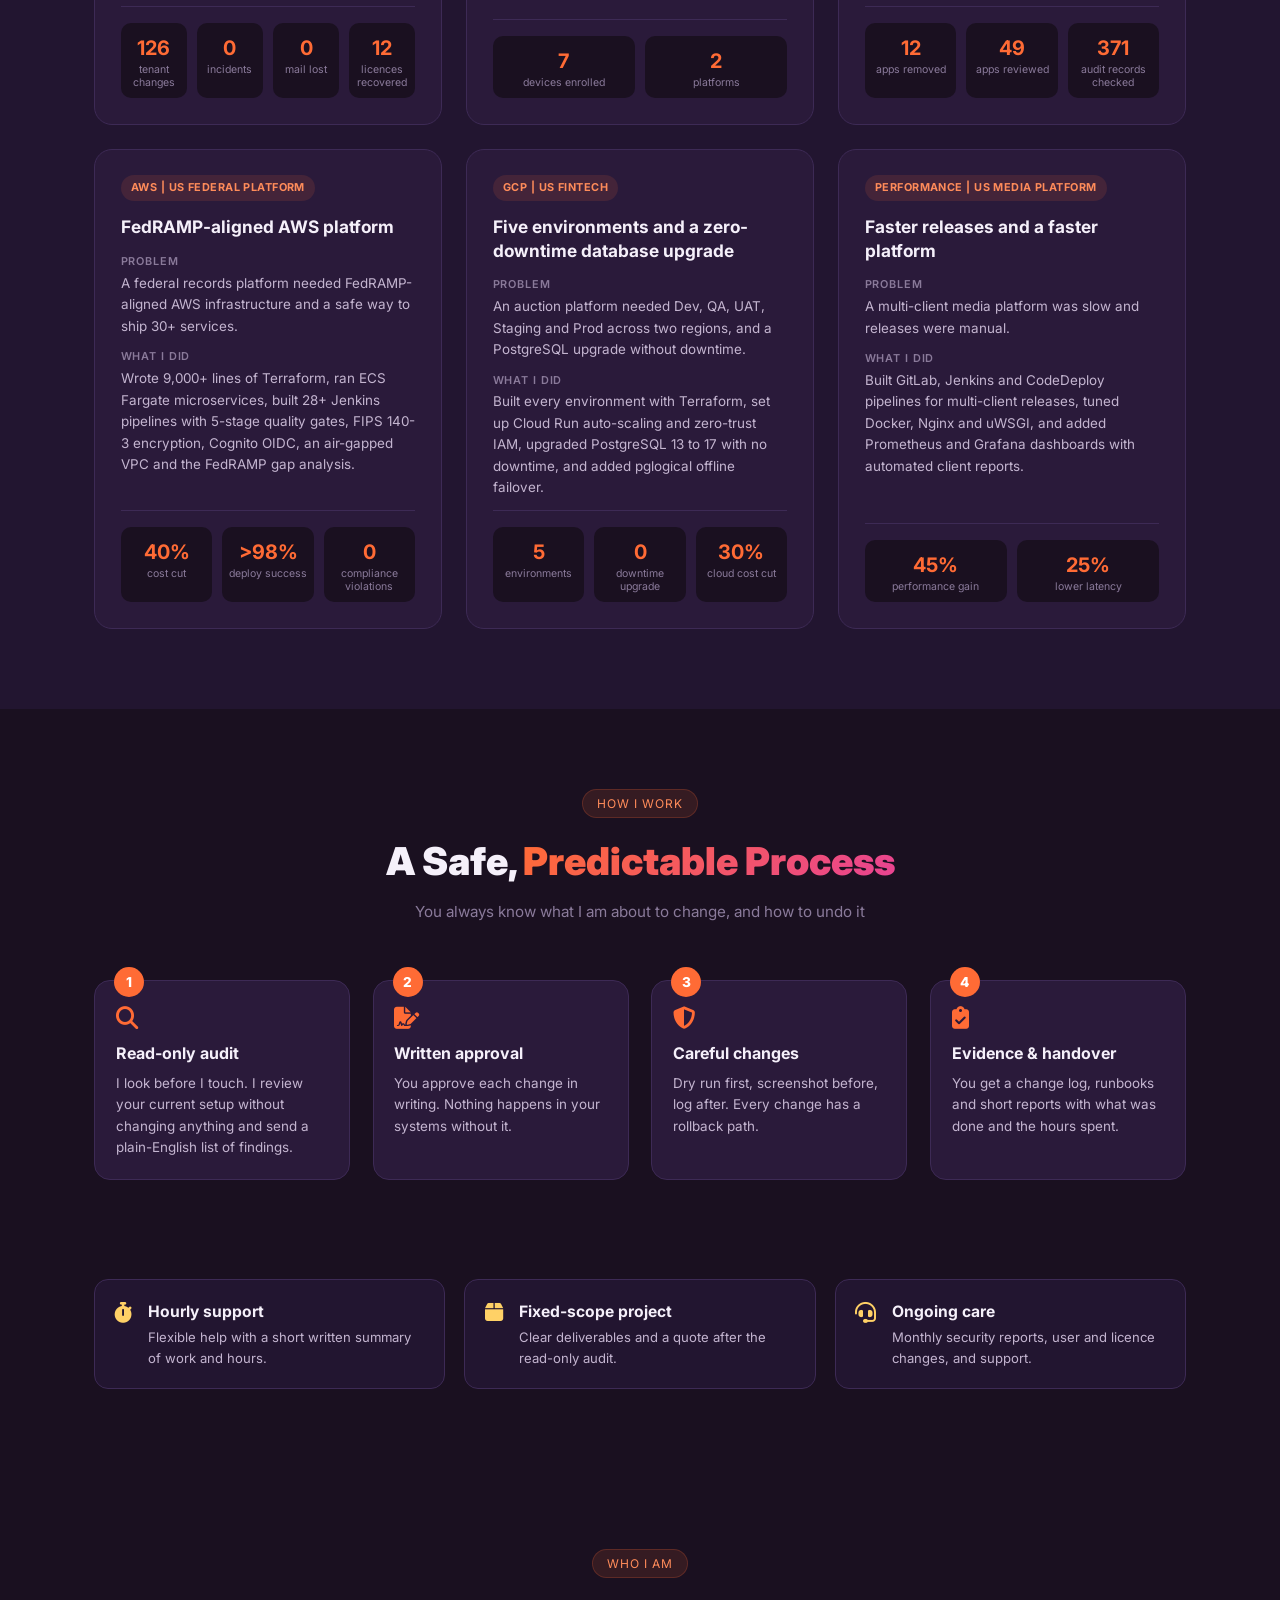
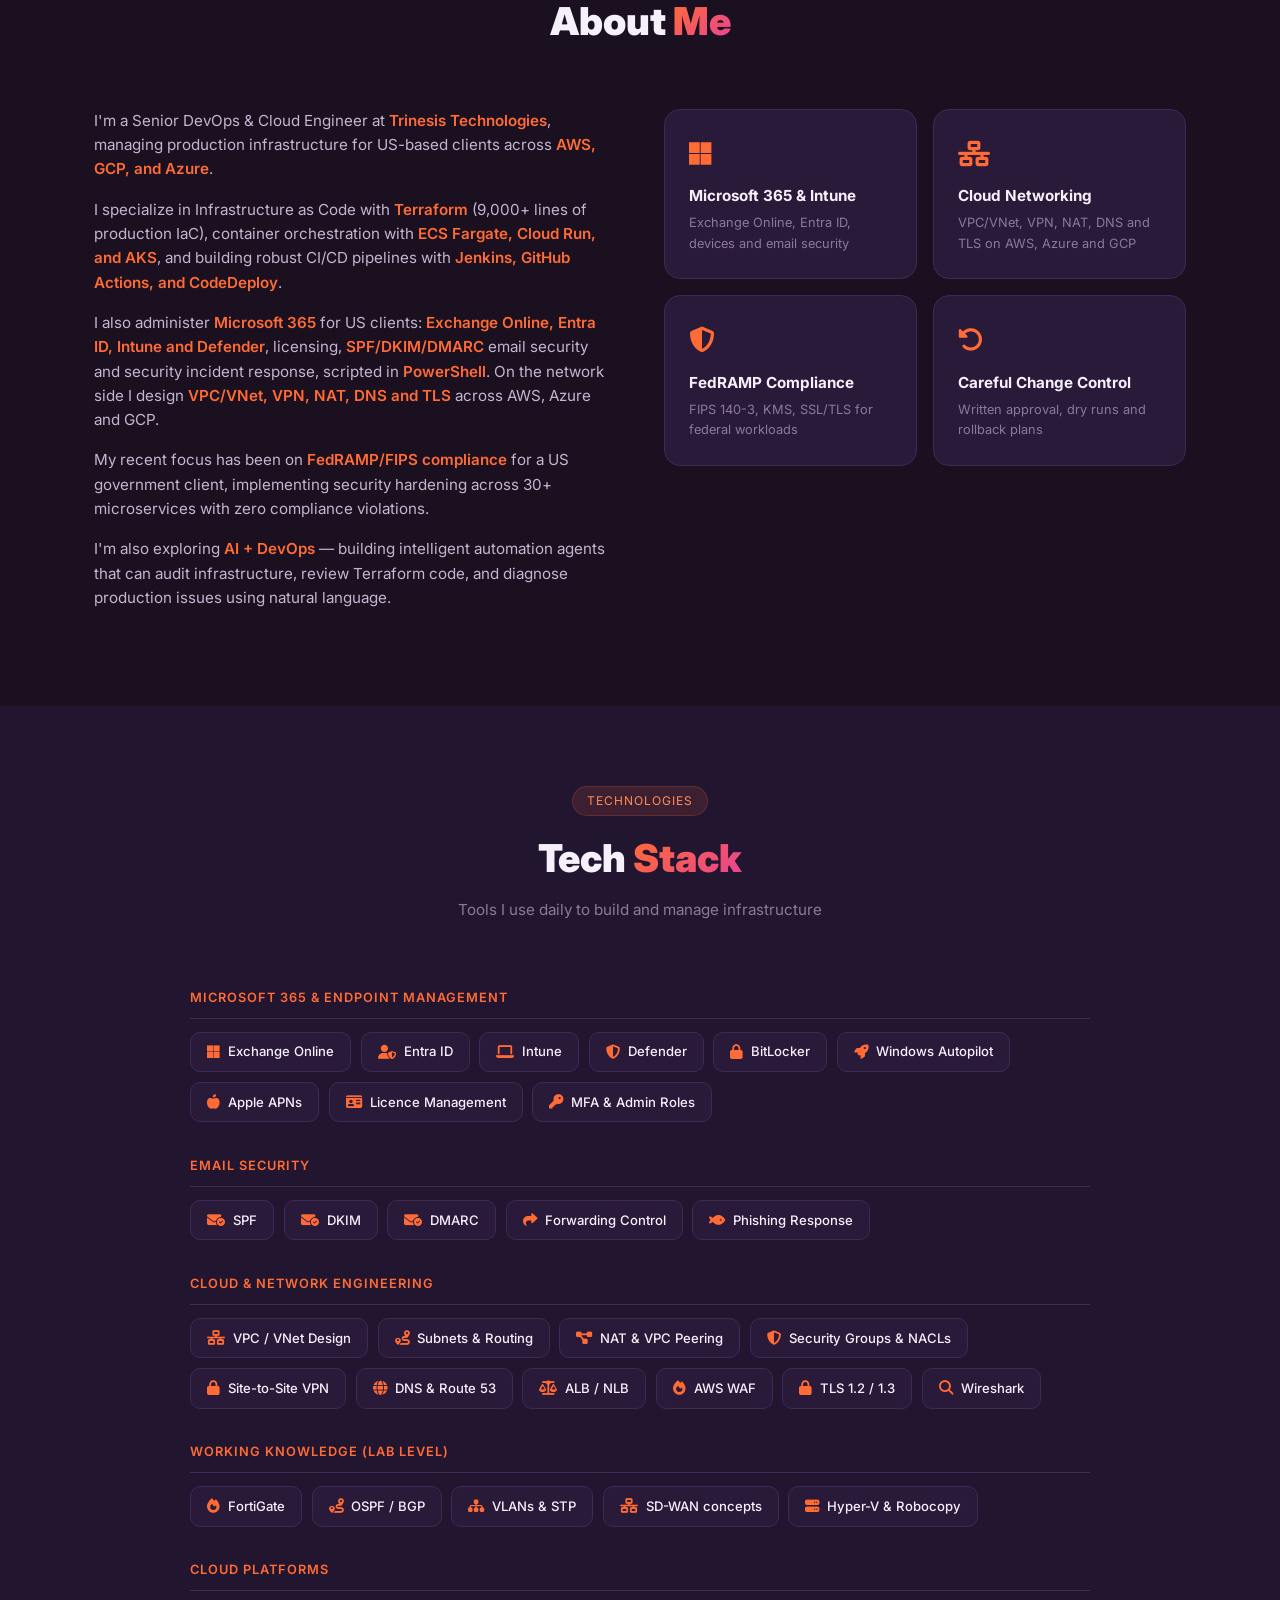
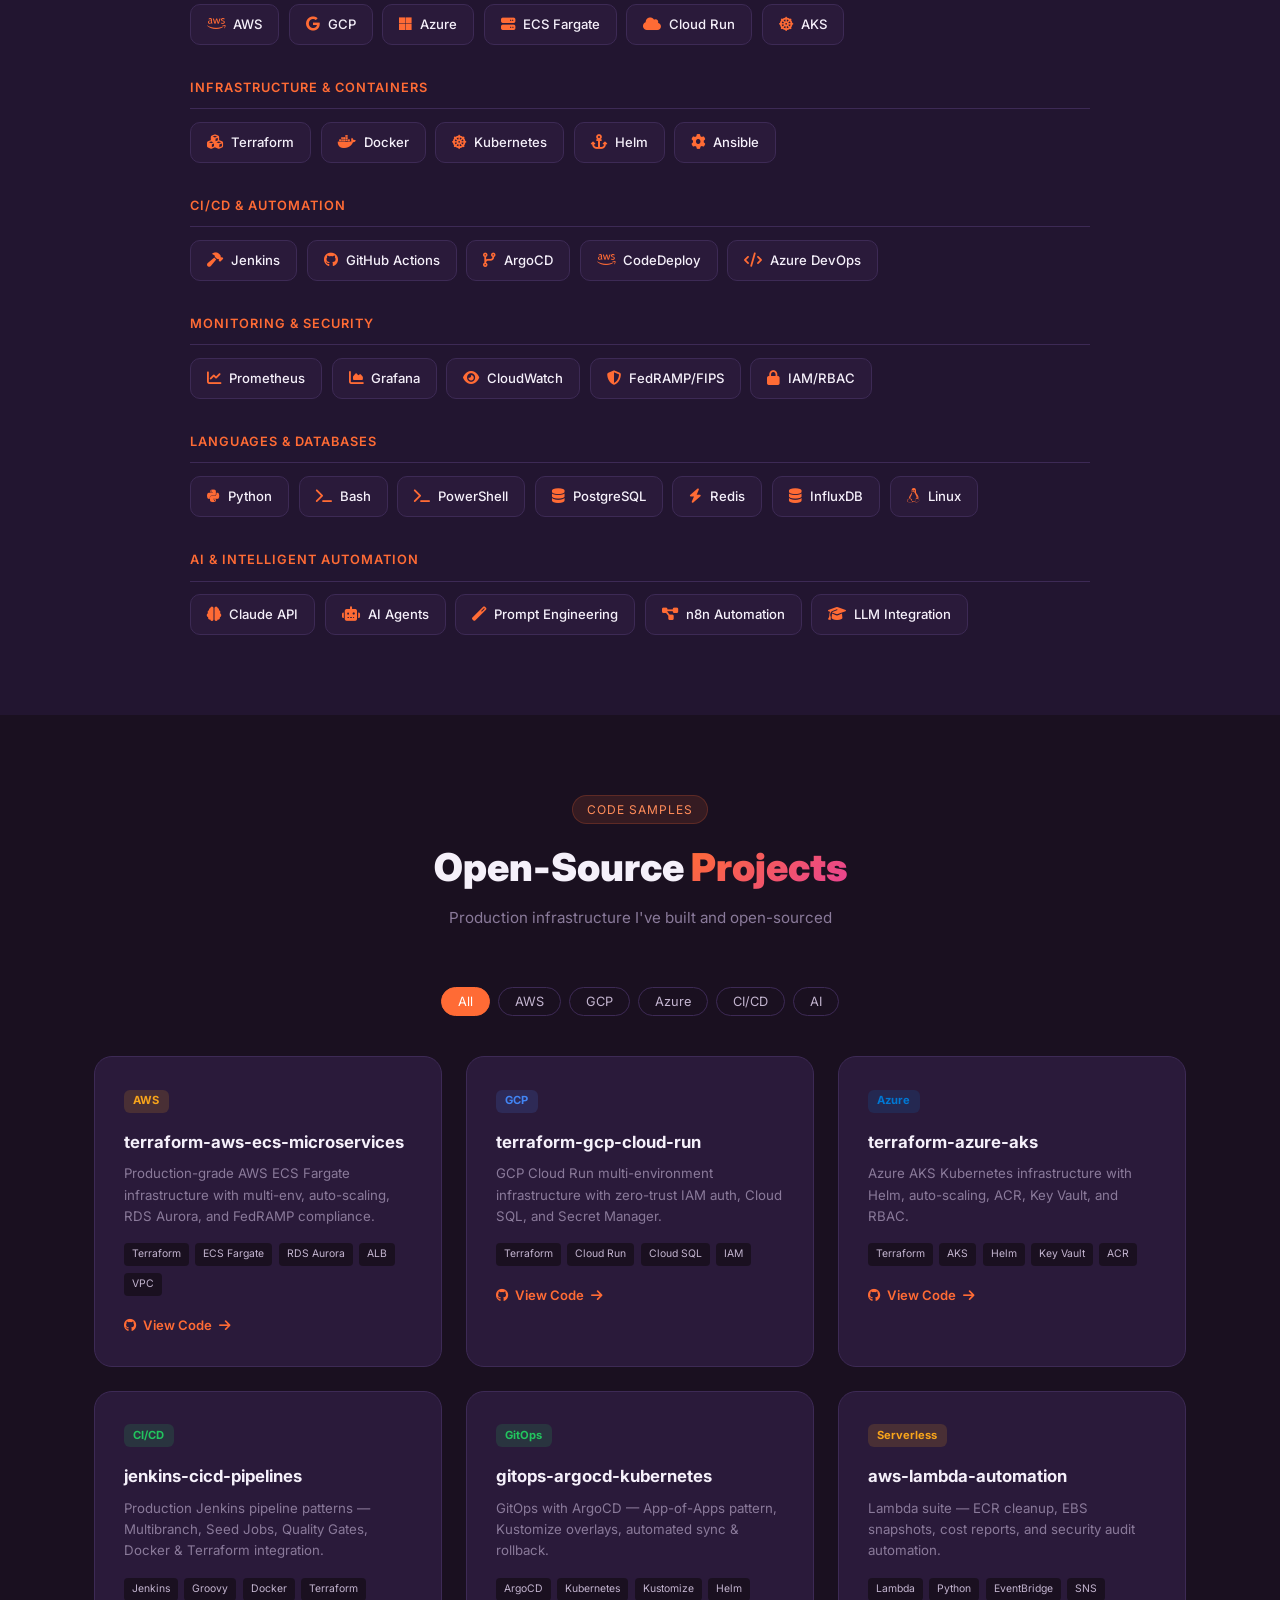
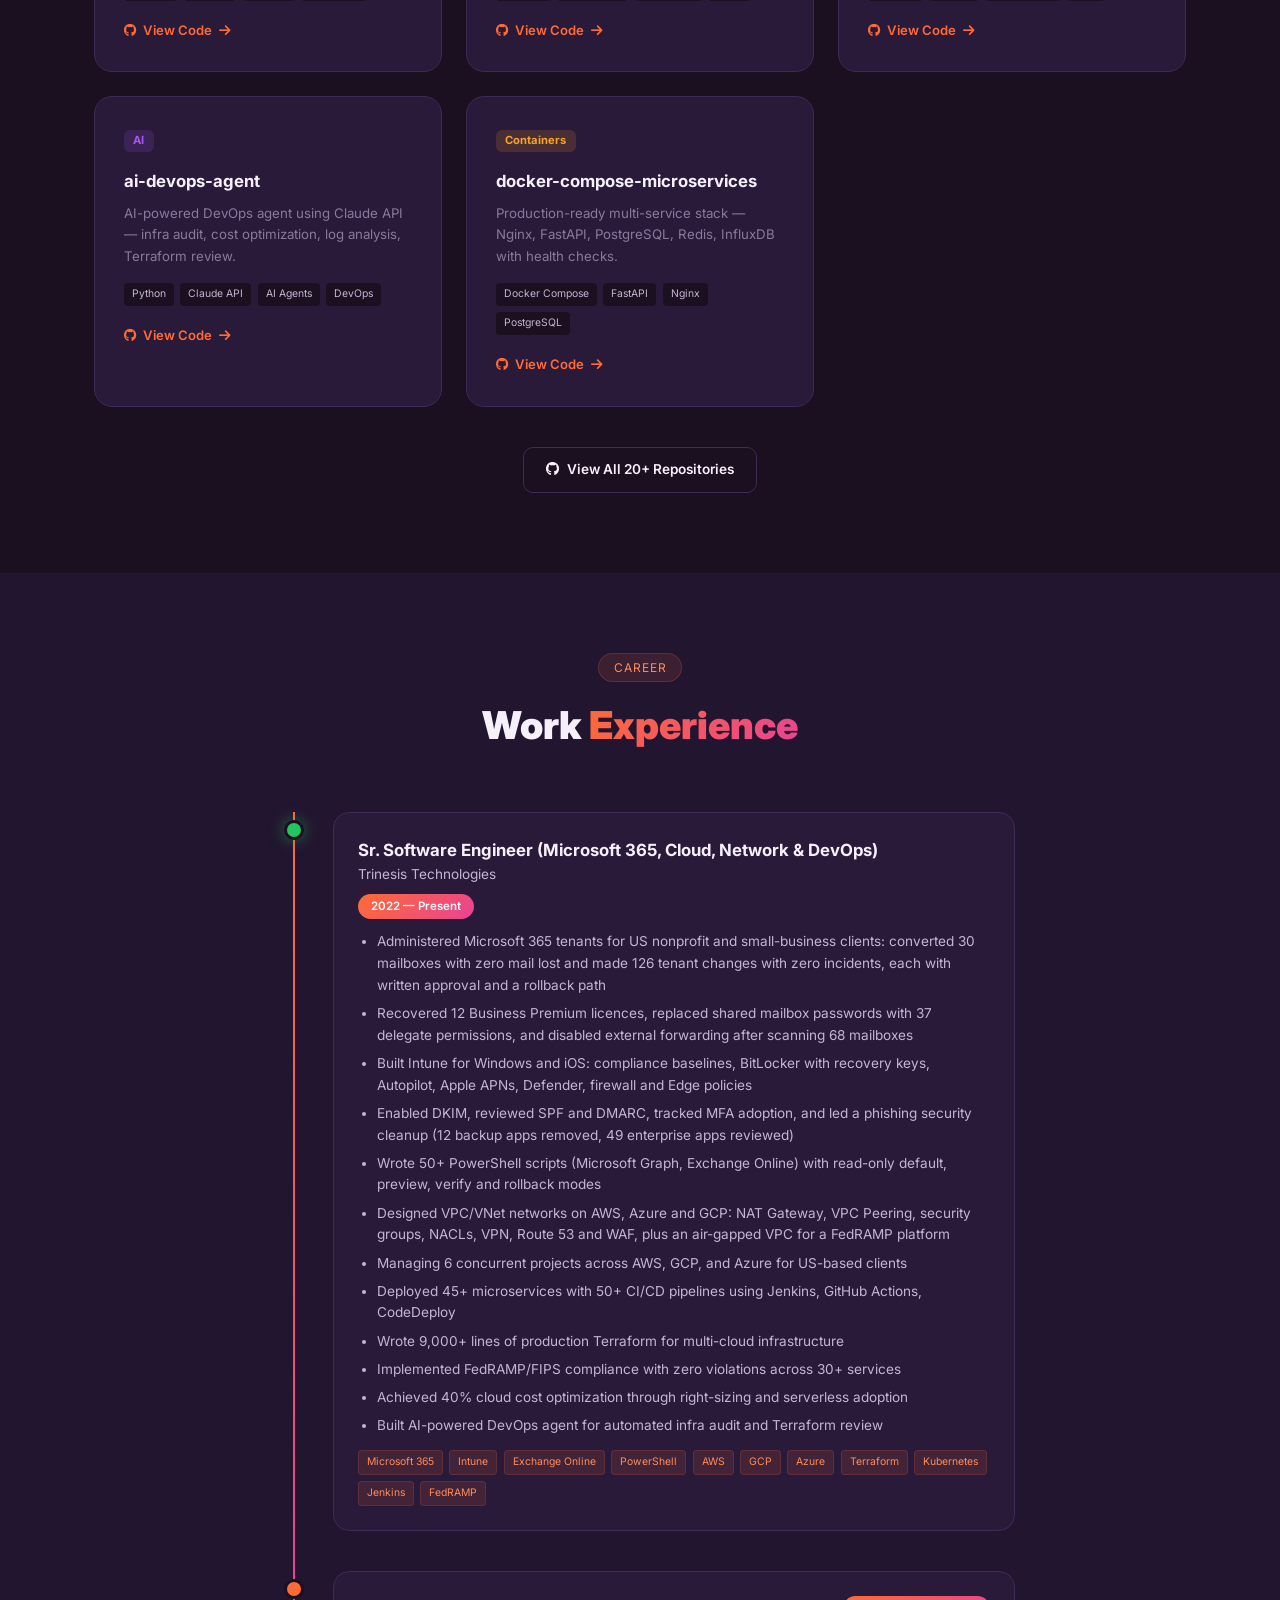
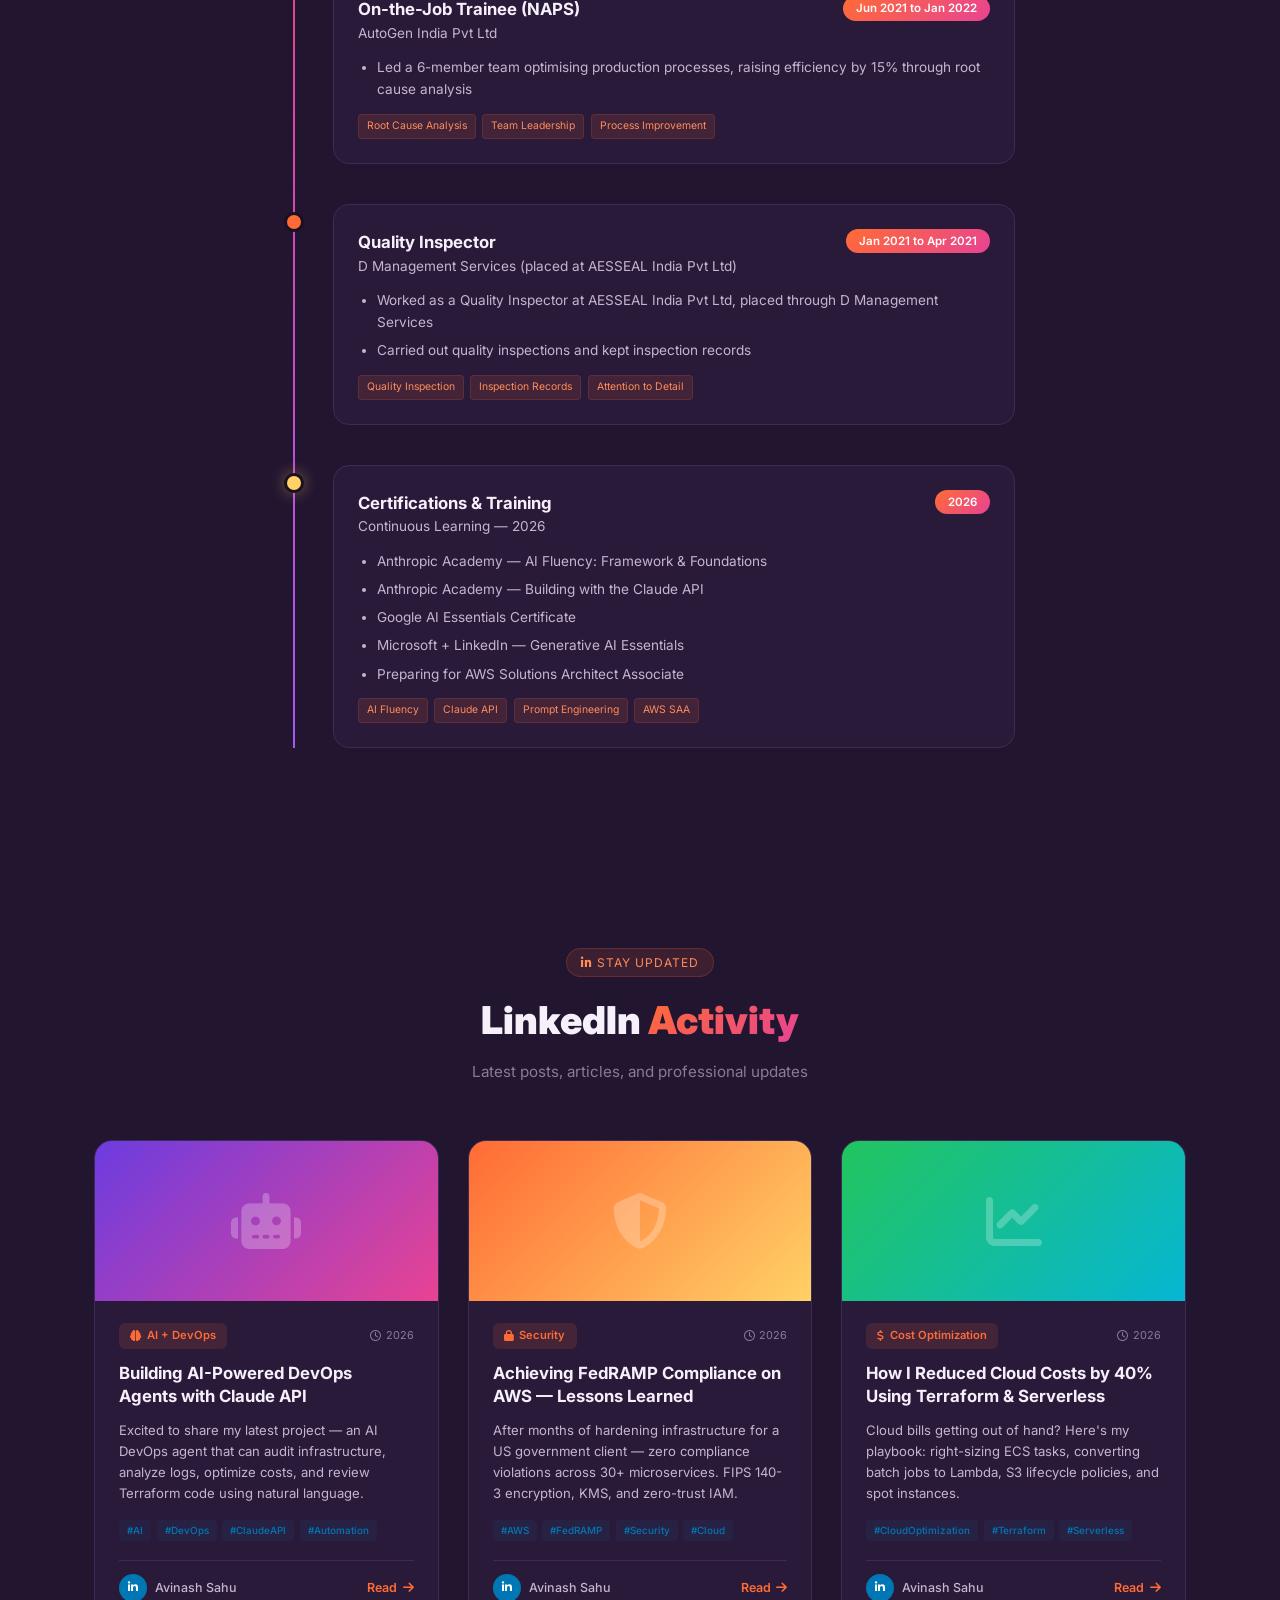
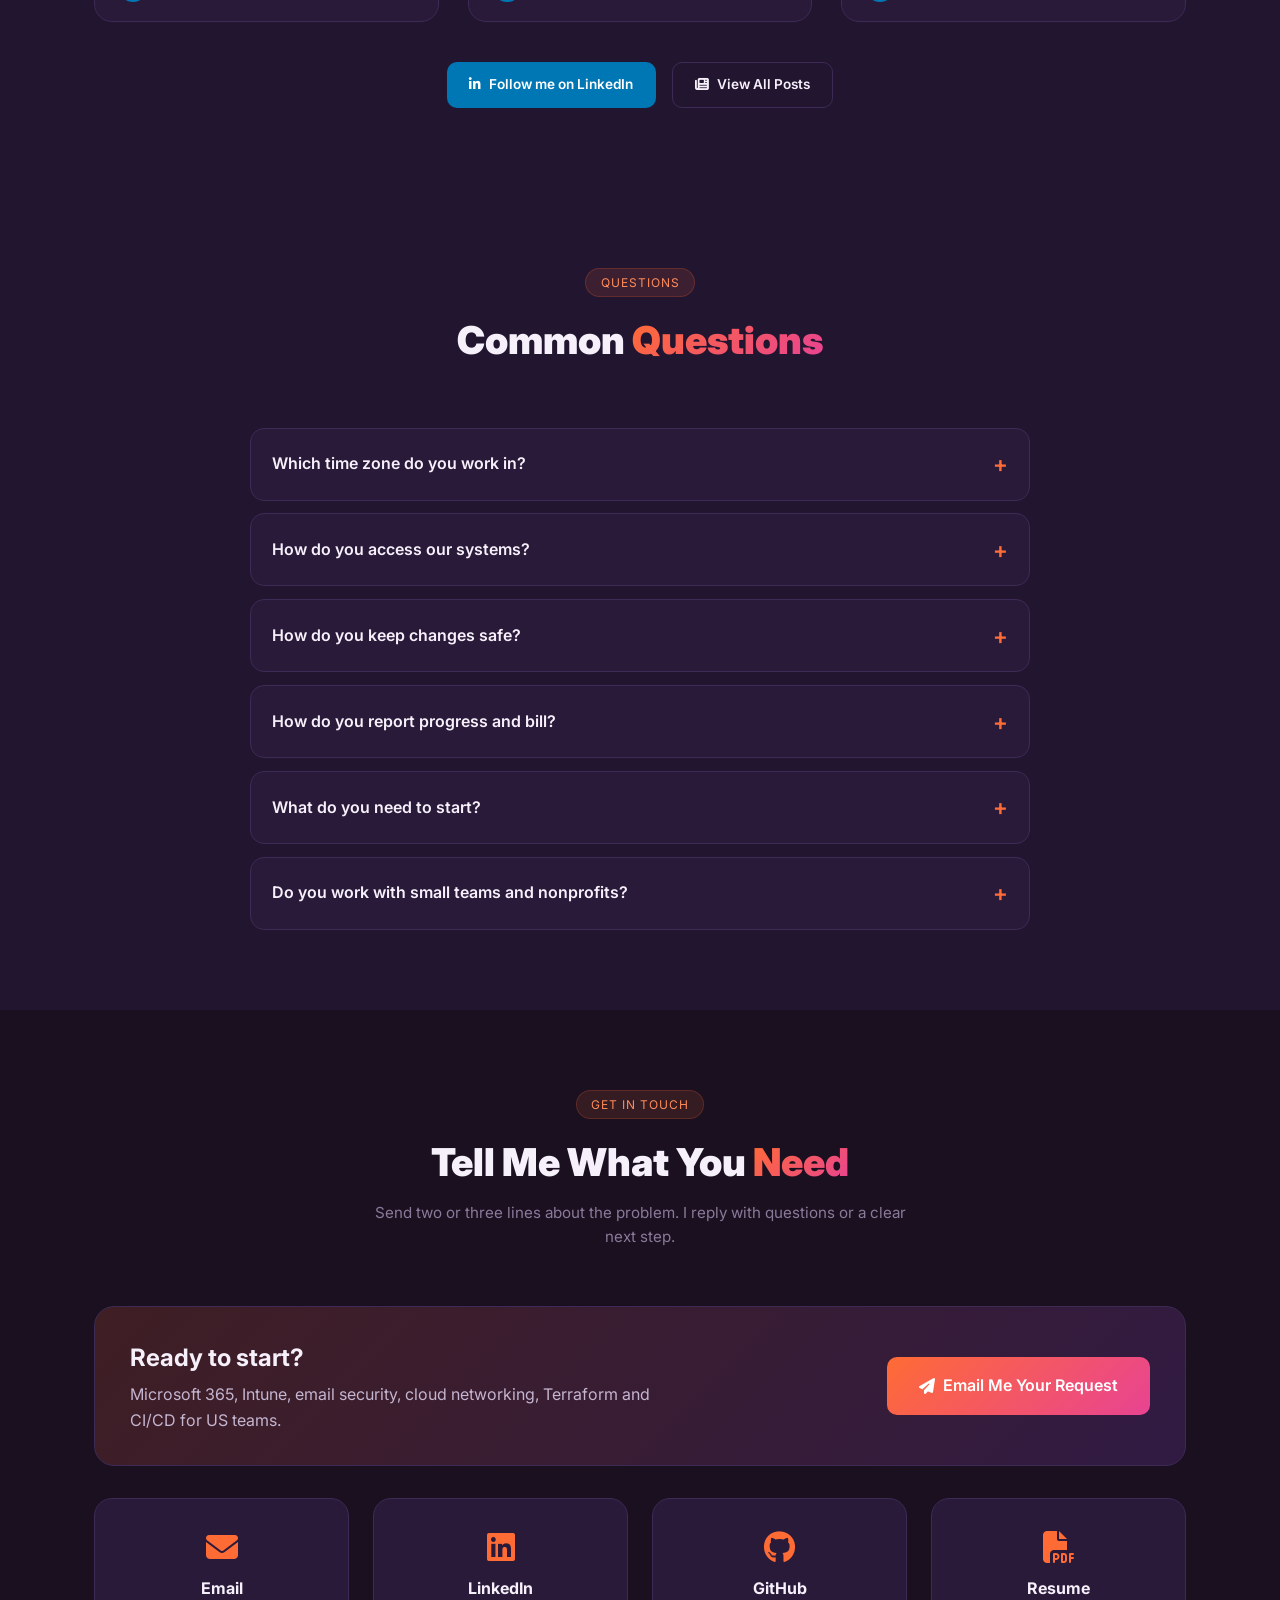
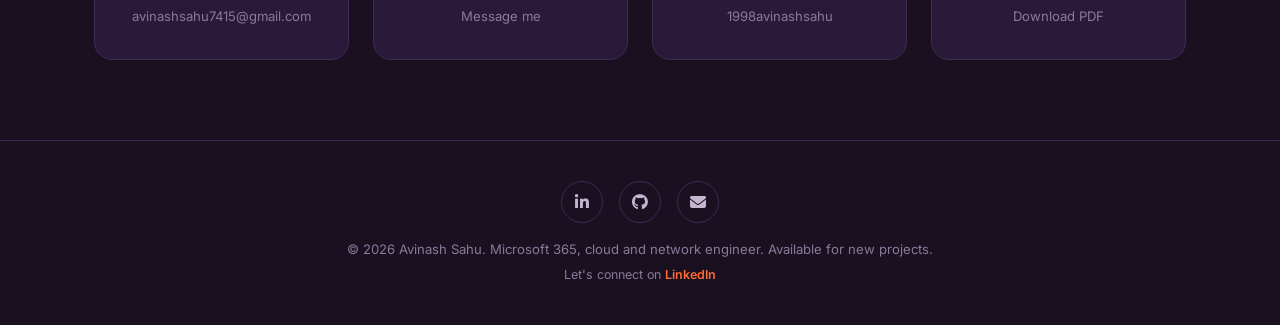
==== commit 93550ad0: "Match experience entries to the experience letters - Replace Dhoot Transmission with D Management Se" ====
--- a/index.html
+++ b/index.html
@@ -98,7 +98,7 @@
         <div class="hero-content">
           <div class="hero-badge"><span class="pulse-dot"></span> Available for new projects</div>
           <h1>I Secure &amp; Run Your <span class="gradient-text">Microsoft 365, Cloud &amp; Network.</span></h1>
-          <p class="hero-desc">Almost 4 years of experience for US clients. I set up and fix Exchange Online, Intune and Entra ID, harden email security, and build AWS, Azure and GCP infrastructure. Every change is approved in writing, logged and reversible.</p>
+          <p class="hero-desc">3+ years of experience for US clients. I set up and fix Exchange Online, Intune and Entra ID, harden email security, and build AWS, Azure and GCP infrastructure. Every change is approved in writing, logged and reversible.</p>
           <div class="hero-btns">
             <a href="#contact" class="btn btn-primary"><i class="fas fa-paper-plane"></i> Start a Project</a>
             <a href="#case-studies" class="btn btn-outline"><i class="fas fa-chart-line"></i> See Results</a>
@@ -603,17 +603,16 @@
           <div class="timeline-card">
             <div class="timeline-top">
               <div>
-                <h3>Production Engineer</h3>
+                <h3>On-the-Job Trainee (NAPS)</h3>
                 <p class="timeline-company">AutoGen India Pvt Ltd</p>
               </div>
-              <span class="timeline-date">Apr 2021 &mdash; Jan 2022</span>
+              <span class="timeline-date">Jun 2021 to Jan 2022</span>
             </div>
             <ul>
-              <li>Led a 6-member team that optimised production processes, raising efficiency by 15% through root cause analysis</li>
-              <li>Tracked issues to closure, wrote standard work instructions and kept production records accurate for audits</li>
+              <li>Led a 6-member team optimising production processes, raising efficiency by 15% through root cause analysis</li>
             </ul>
             <div class="timeline-tags">
-              <span>Root Cause Analysis</span><span>Team Leadership</span><span>Process Improvement</span><span>Documentation</span>
+              <span>Root Cause Analysis</span><span>Team Leadership</span><span>Process Improvement</span>
             </div>
           </div>
         </div>
@@ -623,17 +622,17 @@
           <div class="timeline-card">
             <div class="timeline-top">
               <div>
-                <h3>Quality Assurance Engineer</h3>
-                <p class="timeline-company">Dhoot Transmission Pvt. Ltd.</p>
+                <h3>Quality Inspector</h3>
+                <p class="timeline-company">D Management Services (placed at AESSEAL India Pvt Ltd)</p>
               </div>
-              <span class="timeline-date">Sep 2020 &mdash; Mar 2021</span>
+              <span class="timeline-date">Jan 2021 to Apr 2021</span>
             </div>
             <ul>
-              <li>Implemented Poka-Yoke (error-proofing) techniques across machines to prevent defects</li>
-              <li>Carried out compliance inspections and kept inspection records for quality audits</li>
+              <li>Worked as a Quality Inspector at AESSEAL India Pvt Ltd, placed through D Management Services</li>
+              <li>Carried out quality inspections and kept inspection records</li>
             </ul>
             <div class="timeline-tags">
-              <span>Quality Checks</span><span>Compliance</span><span>Error-proofing</span><span>Inspection Records</span>
+              <span>Quality Inspection</span><span>Inspection Records</span><span>Attention to Detail</span>
             </div>
           </div>
         </div>
@@ -759,7 +758,7 @@
   </section>
 
   <!-- ===== AI CHATBOT ===== -->
-  <div class="chatbot-fab" id="chatbotFab" aria-label="Chat with AI assistant">
+  <div class="chatbot-fab" id="chatbotFab" role="button" tabindex="0" aria-label="Open chat: ask about Avinash's services">
     <i class="fas fa-robot"></i>
     <span class="fab-pulse"></span>
   </div>
@@ -769,27 +768,27 @@
       <div class="chatbot-header-info">
         <div class="chatbot-avatar"><i class="fas fa-robot"></i></div>
         <div>
-          <h4>Avinash's AI Assistant</h4>
-          <span class="chatbot-status"><span class="status-dot"></span> Online</span>
-        </div>
-      </div>
-      <button class="chatbot-close" id="chatbotClose"><i class="fas fa-times"></i></button>
+          <h4>Ask about Avinash</h4>
+          <span class="chatbot-status"><span class="status-dot"></span> Quick answers</span>
+        </div>
+      </div>
+      <button class="chatbot-close" id="chatbotClose" aria-label="Close chat"><i class="fas fa-times"></i></button>
     </div>
     <div class="chatbot-messages" id="chatbotMessages">
       <div class="chat-msg bot">
-        <div class="chat-bubble">Hey! I'm Avinash's AI assistant. Ask me anything about his skills, experience, projects, or how he can help your team. Try:</div>
+        <div class="chat-bubble">Hi! I can answer common questions about Avinash's services, results and how he works. For anything specific, email him and he replies personally. Try:</div>
       </div>
       <div class="chat-suggestions" id="chatSuggestions">
-        <button class="suggestion-btn" data-q="What are his skills?">Skills</button>
-        <button class="suggestion-btn" data-q="Tell me about his experience">Experience</button>
-        <button class="suggestion-btn" data-q="Show me his projects">Projects</button>
-        <button class="suggestion-btn" data-q="What certifications does he have?">Certifications</button>
-        <button class="suggestion-btn" data-q="Why should I hire him?">Why hire?</button>
+        <button class="suggestion-btn" data-q="What services do you offer?">Services</button>
+        <button class="suggestion-btn" data-q="Show me case studies and results">Results</button>
+        <button class="suggestion-btn" data-q="How do you work and keep changes safe?">How he works</button>
+        <button class="suggestion-btn" data-q="Are you available and how do we start?">Availability</button>
+        <button class="suggestion-btn" data-q="How does pricing work?">Pricing</button>
         <button class="suggestion-btn" data-q="How to contact him?">Contact</button>
       </div>
     </div>
     <div class="chatbot-input">
-      <input type="text" id="chatInput" placeholder="Ask about Avinash's capabilities..." autocomplete="off" />
+      <input type="text" id="chatInput" placeholder="Ask about services, results, availability..." aria-label="Type your question" autocomplete="off" />
       <button id="chatSend"><i class="fas fa-paper-plane"></i></button>
     </div>
   </div>
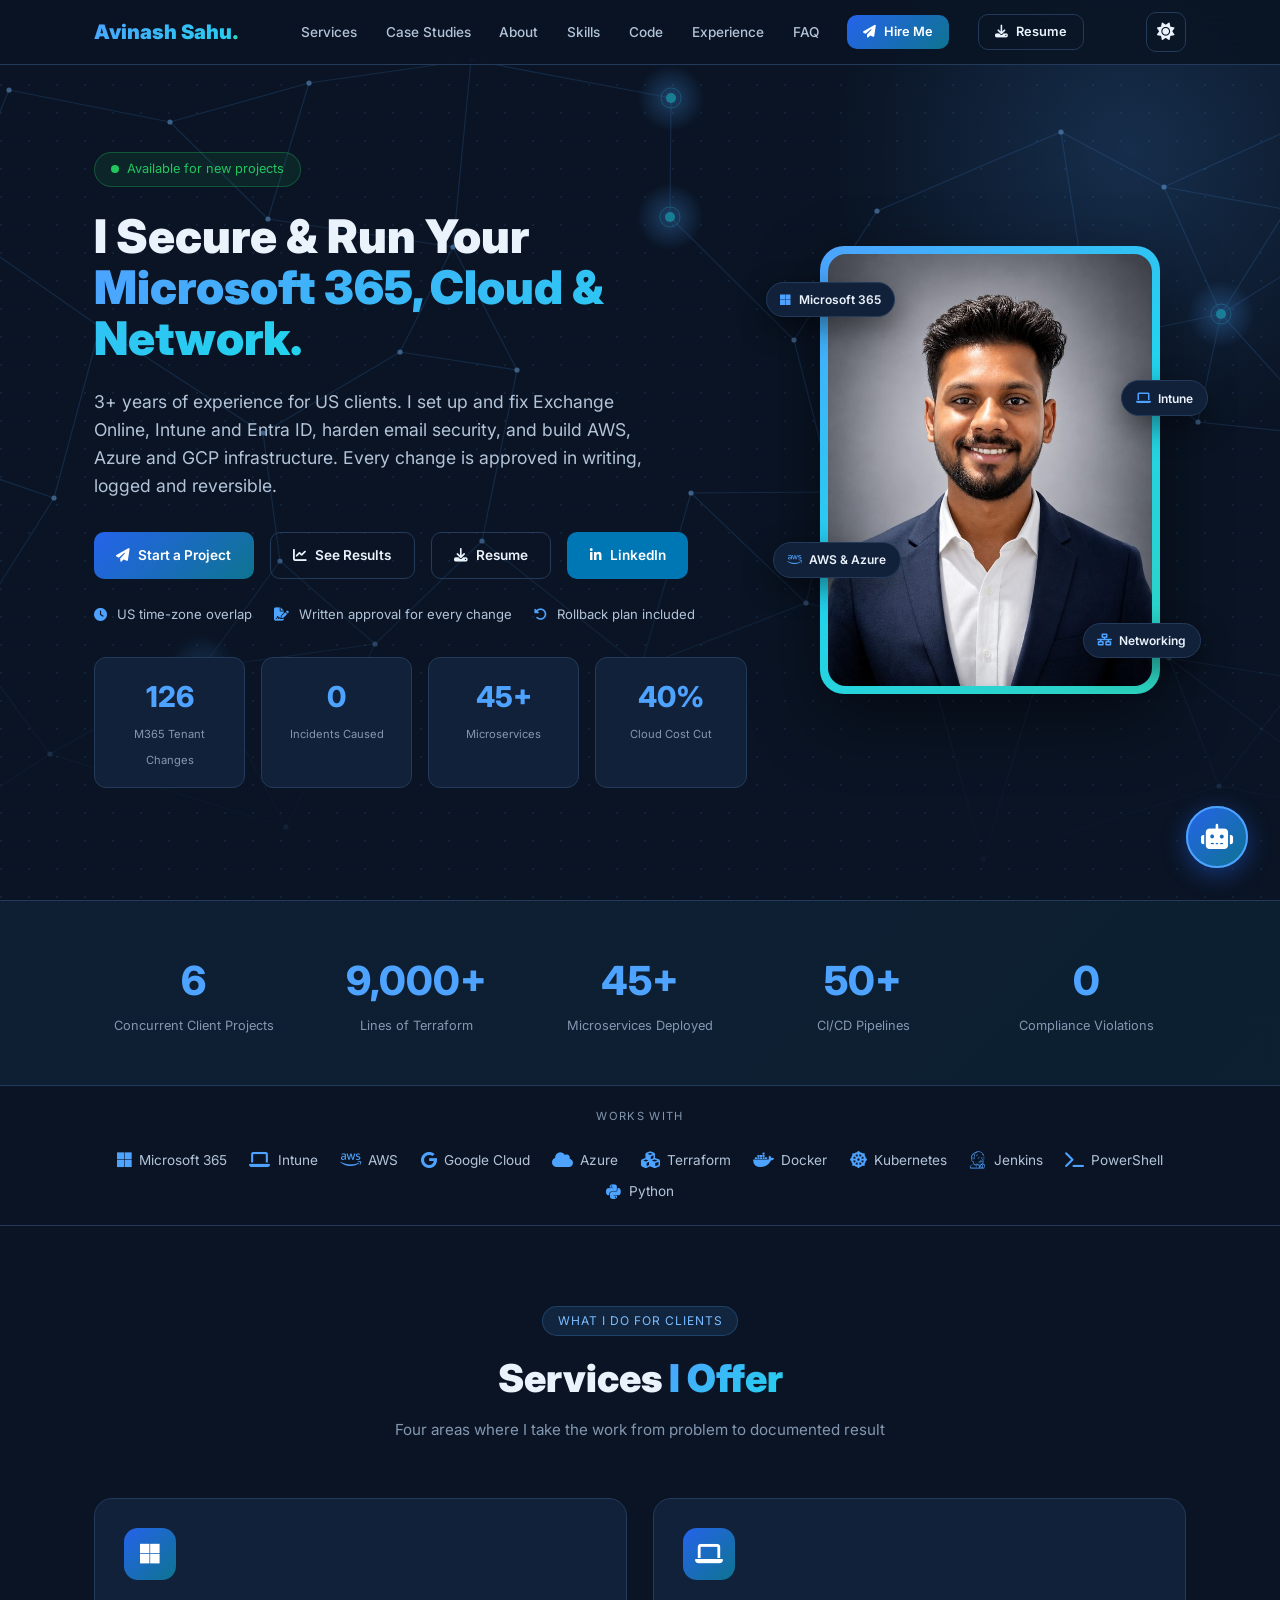
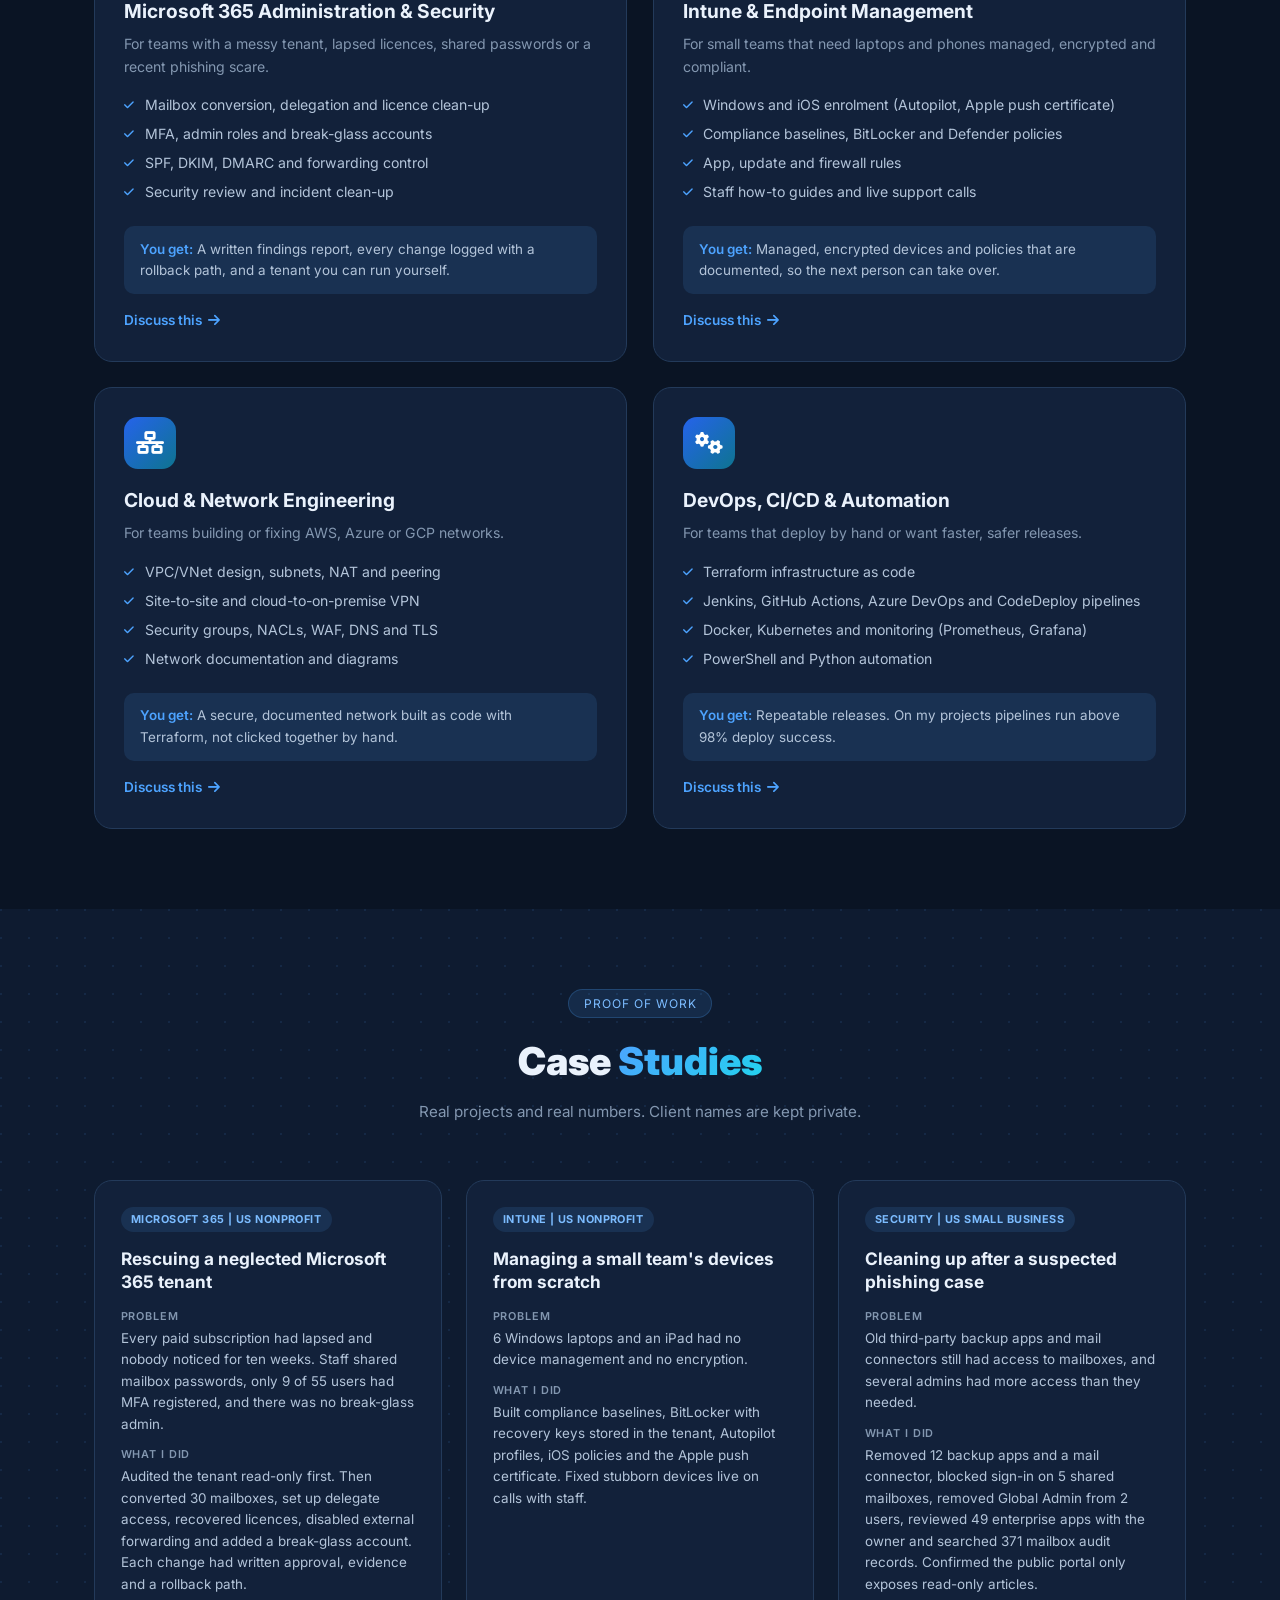
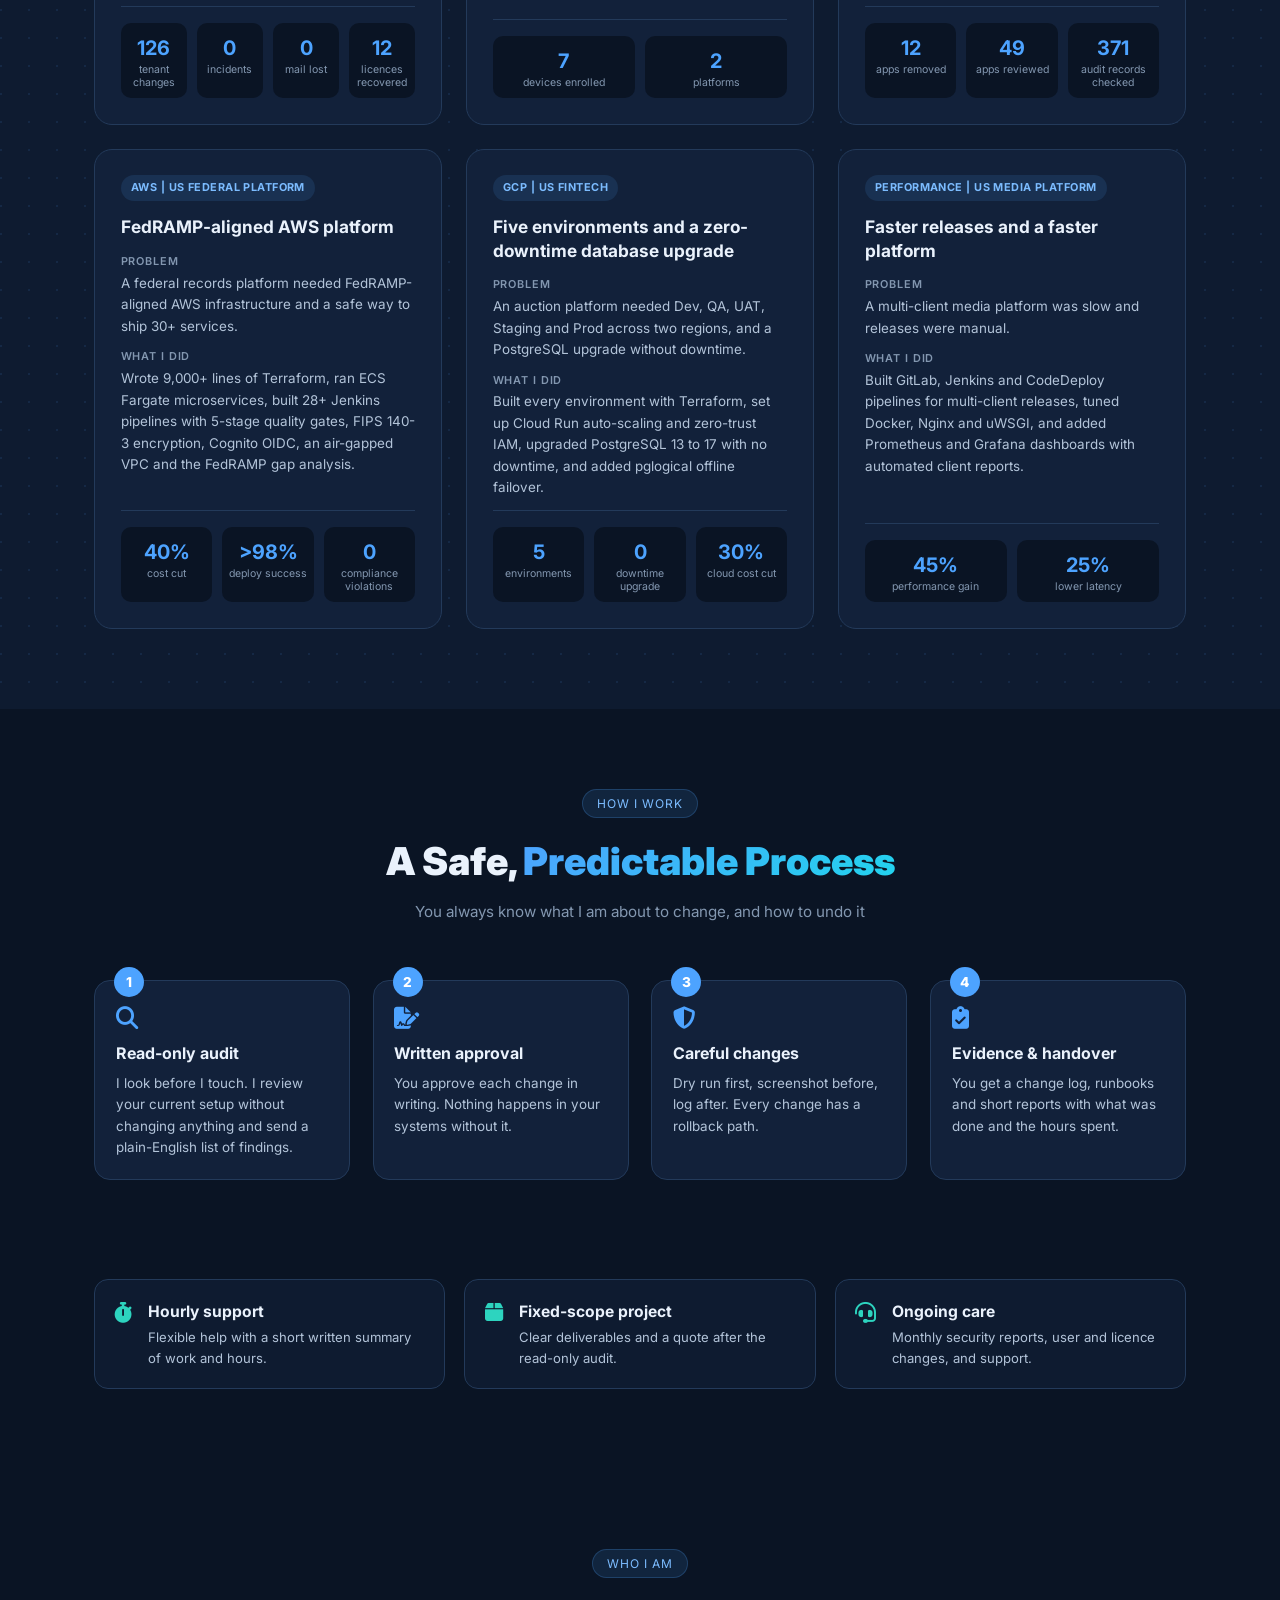
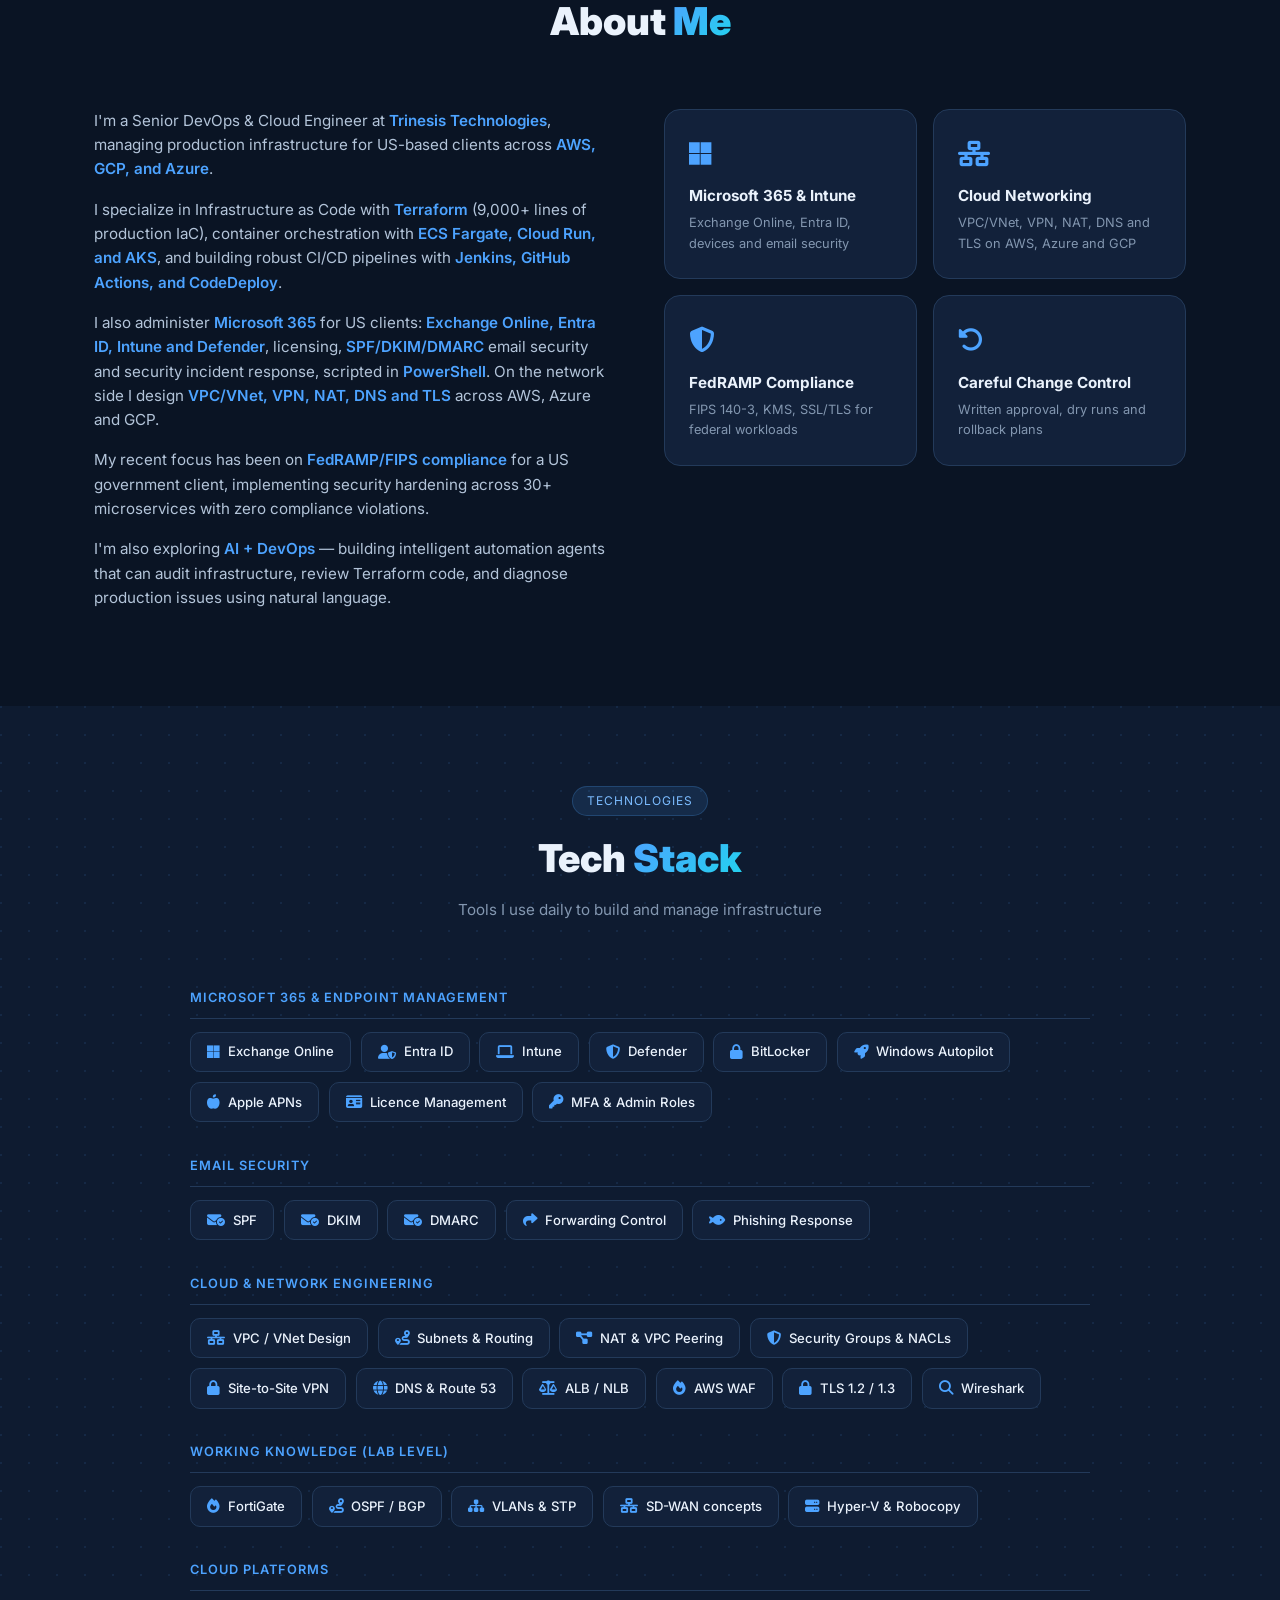
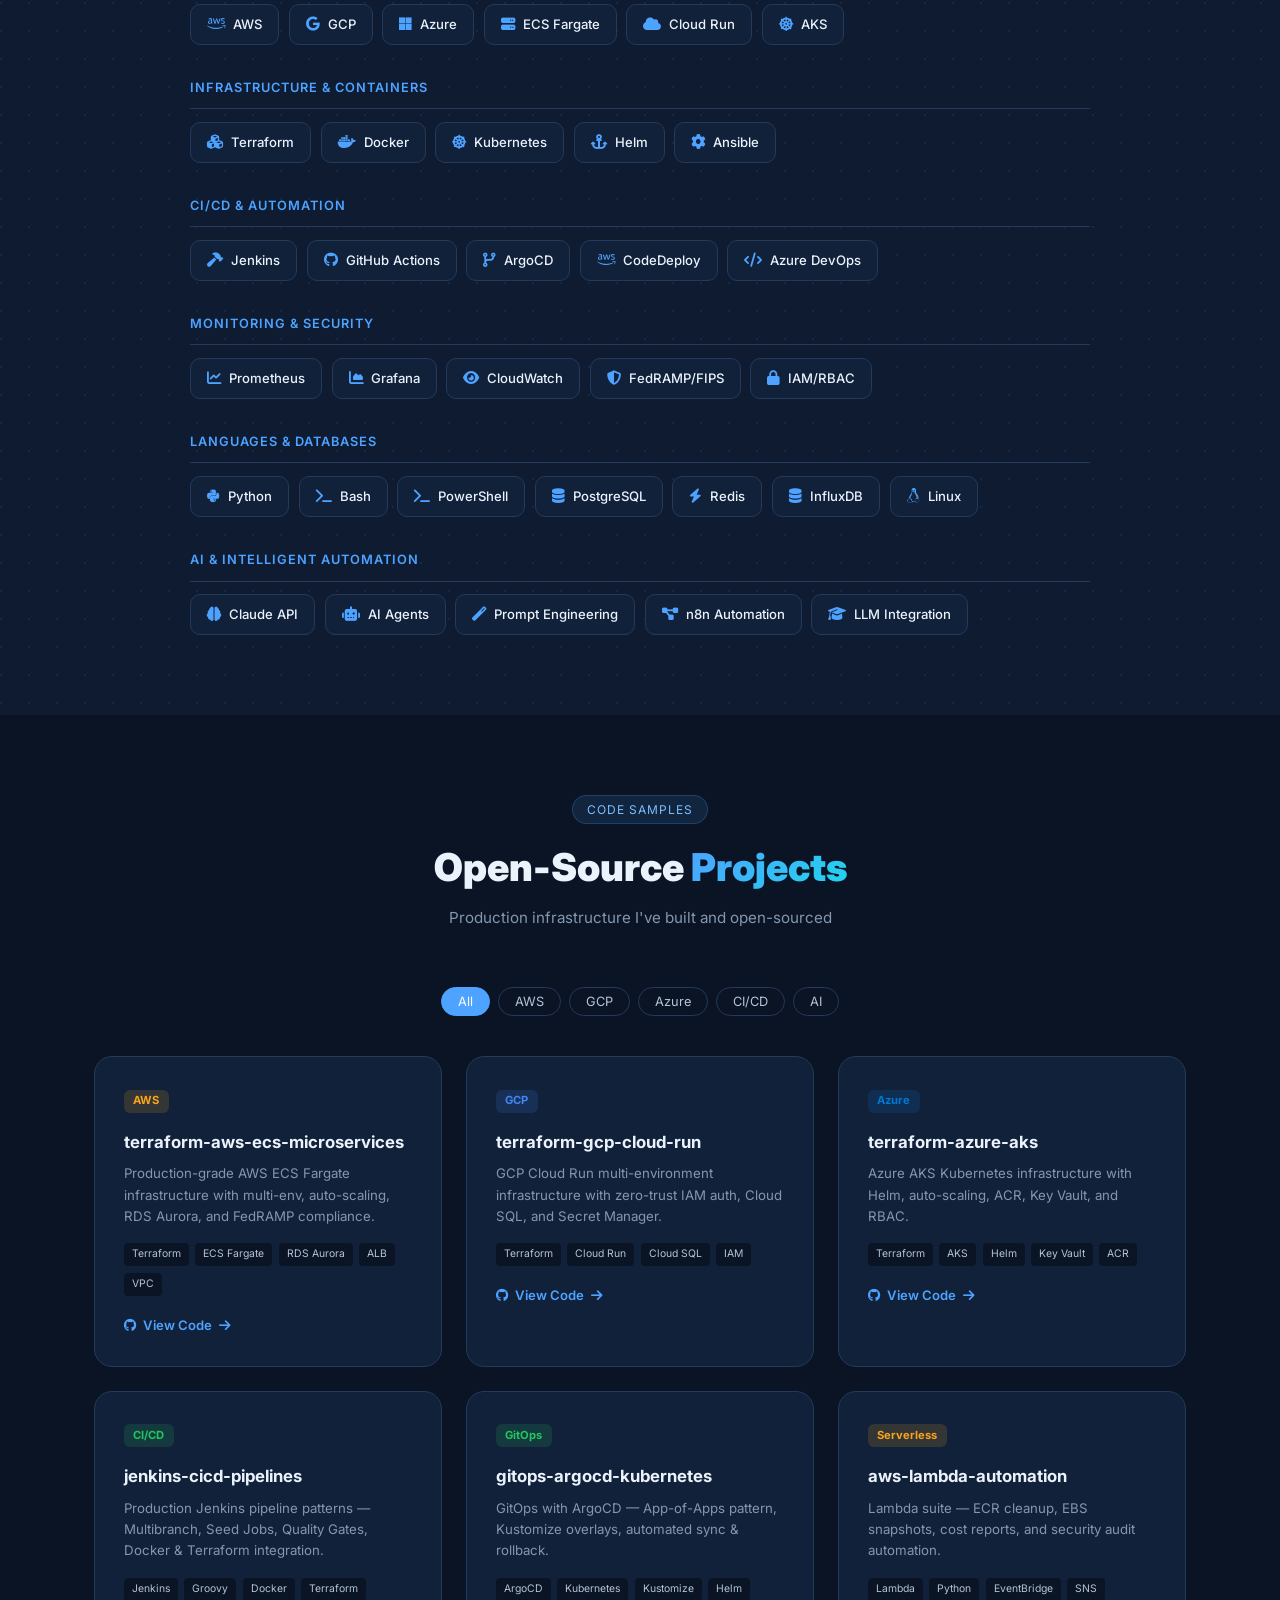
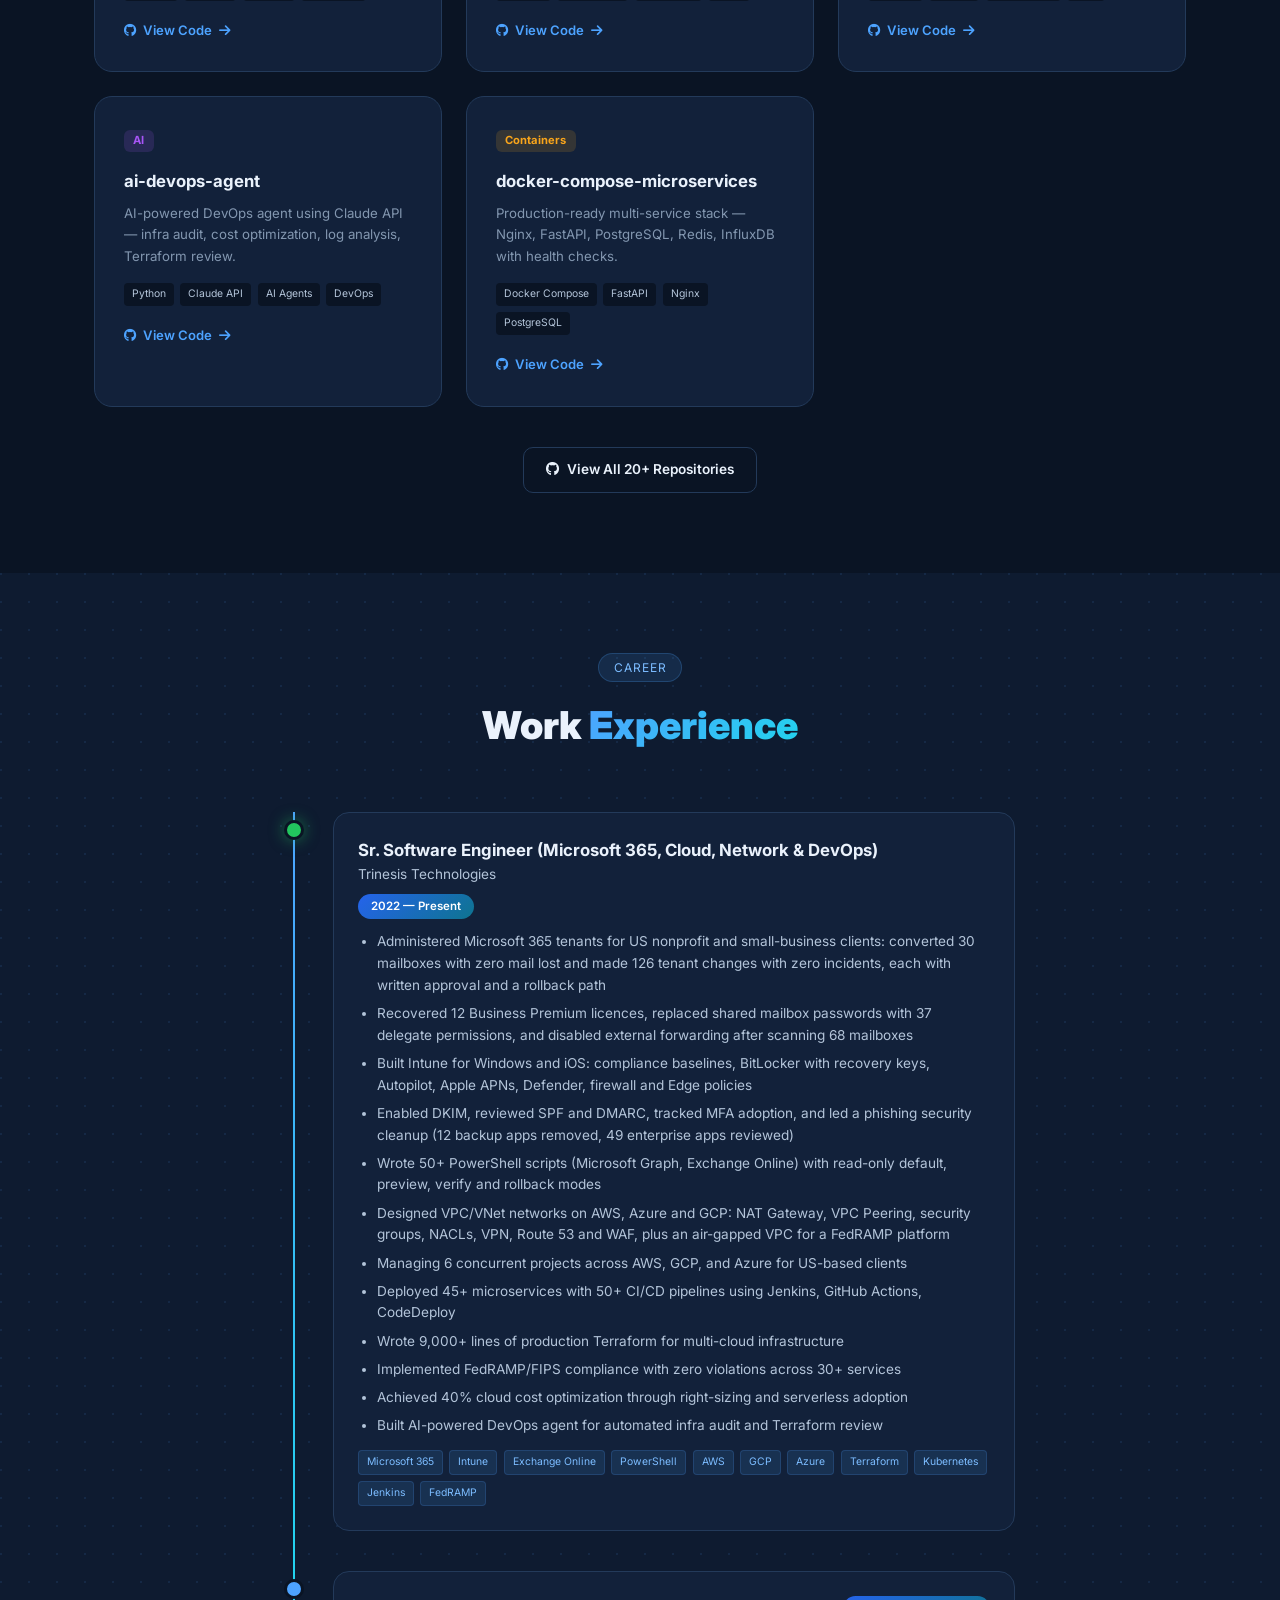
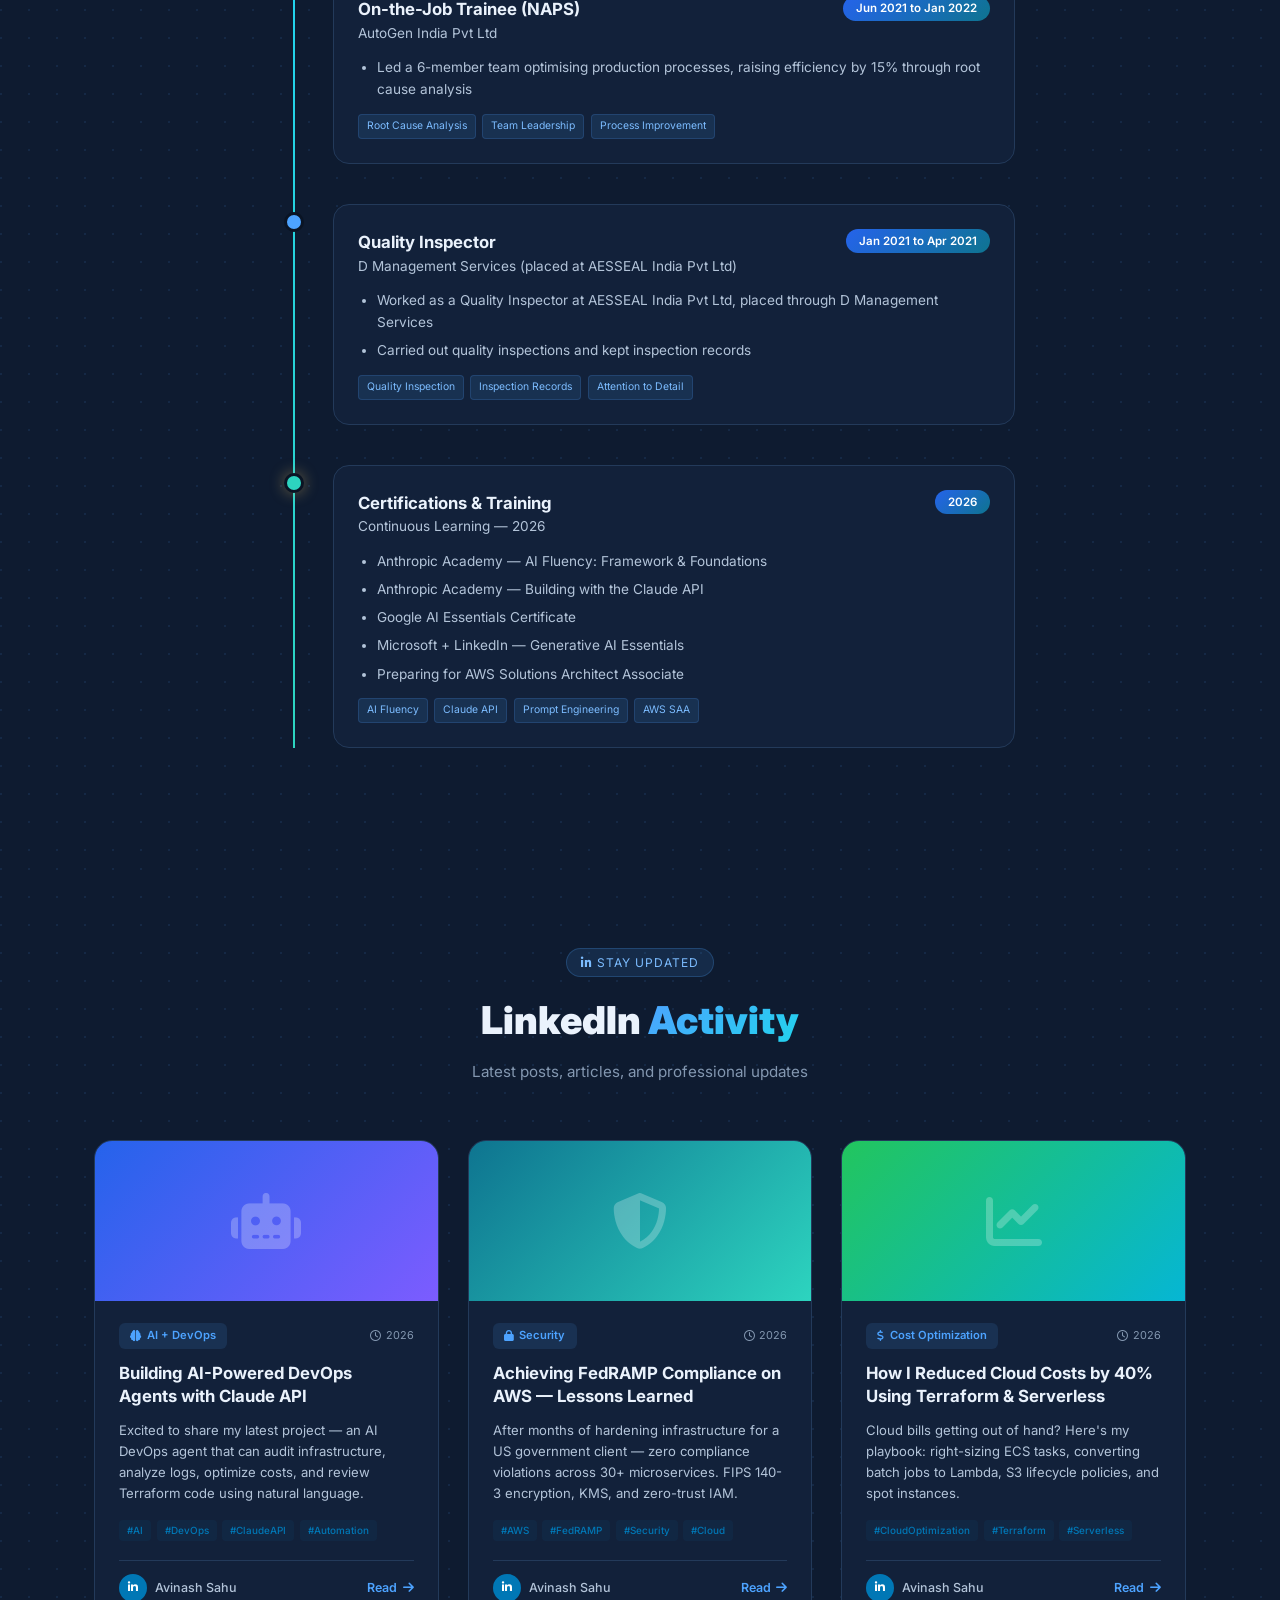
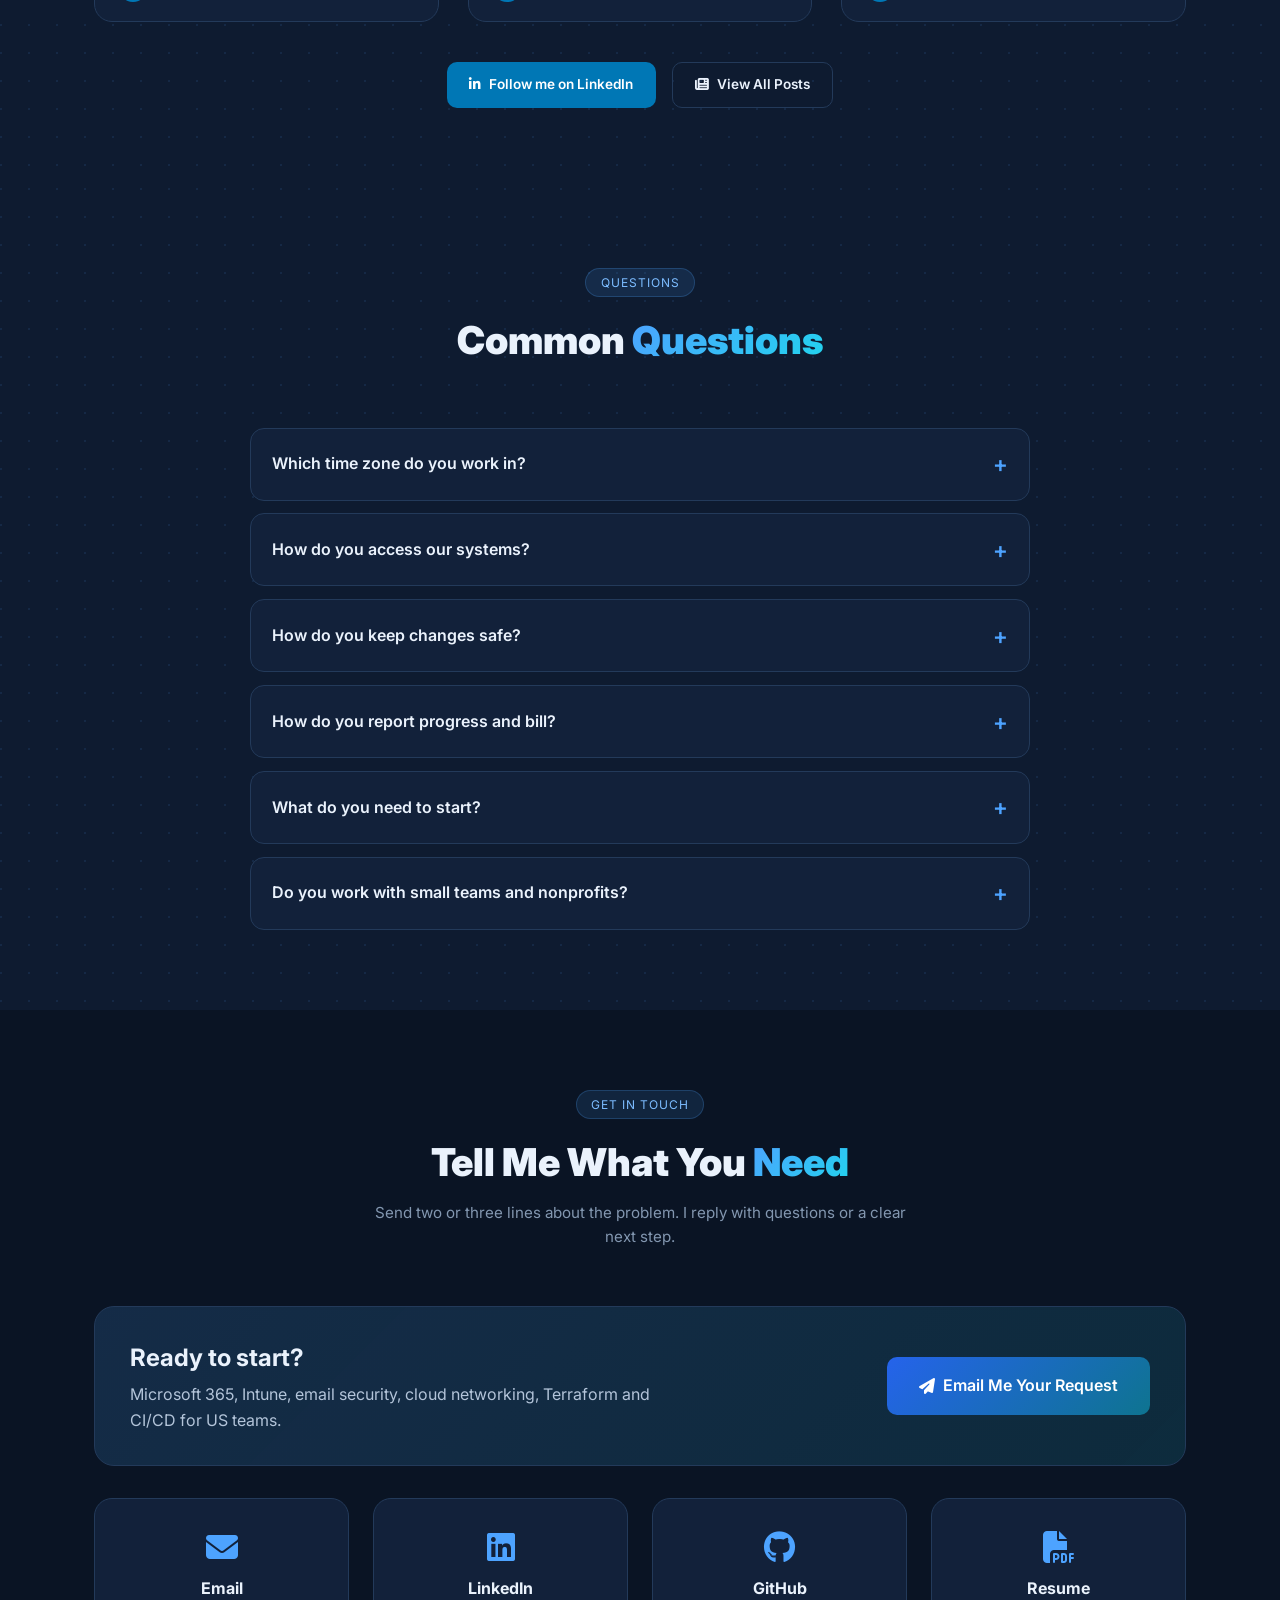
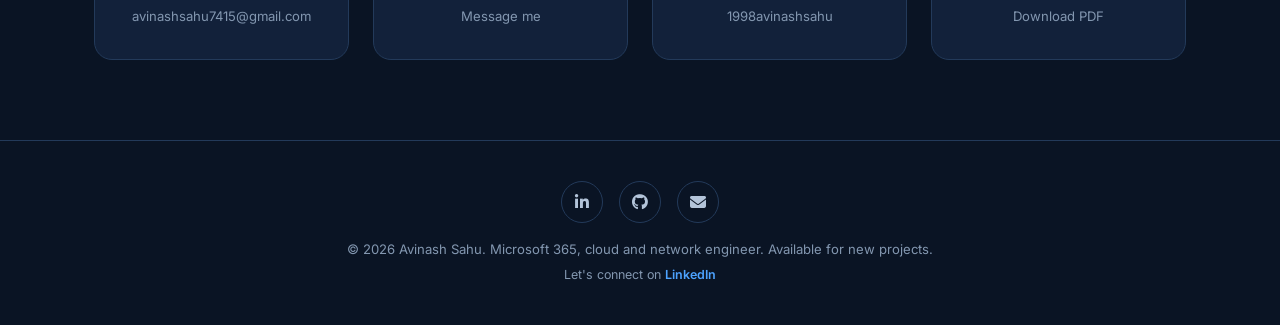
==== commit be253c8b: "Switch to navy and blue theme with network background art - New dark and light palettes (navy, blue," ====
--- a/index.html
+++ b/index.html
@@ -6,7 +6,7 @@
   <meta name="description" content="Remote Microsoft 365, Intune, cloud and network engineer for US teams. Exchange Online, Entra ID, email security, AWS, Azure and GCP networking, Terraform and CI/CD. Every change approved in writing and reversible.">
   <title>Avinash Sahu | Microsoft 365, Cloud & Network Engineer for Hire</title>
   <link rel="canonical" href="https://1998avinashsahu.github.io/portfolio/" />
-  <meta name="theme-color" content="#1a1020" />
+  <meta name="theme-color" content="#0a1424" />
   <meta name="author" content="Avinash Sahu" />
   <meta property="og:type" content="website" />
   <meta property="og:site_name" content="Avinash Sahu" />
@@ -20,7 +20,7 @@
   <meta name="twitter:title" content="Avinash Sahu | Microsoft 365, Cloud & Network Engineer for Hire" />
   <meta name="twitter:description" content="Remote Microsoft 365, Intune, cloud and network engineer for US teams. Exchange Online, Entra ID, email security, AWS, Azure and GCP networking, Terraform and CI/CD. Every change approved in writing and reversible." />
   <meta name="twitter:image" content="https://1998avinashsahu.github.io/portfolio/assets/og-image.jpg" />
-  <link rel="icon" href="data:image/svg+xml,%3Csvg xmlns='http://www.w3.org/2000/svg' viewBox='0 0 64 64'%3E%3Crect width='64' height='64' rx='14' fill='%23ff6b35'/%3E%3Ctext x='32' y='43' font-size='30' font-family='Arial' font-weight='700' text-anchor='middle' fill='white'%3EAS%3C/text%3E%3C/svg%3E" />
+  <link rel="icon" href="data:image/svg+xml,%3Csvg xmlns='http://www.w3.org/2000/svg' viewBox='0 0 64 64'%3E%3Crect width='64' height='64' rx='14' fill='%232563eb'/%3E%3Ctext x='32' y='43' font-size='30' font-family='Arial' font-weight='700' text-anchor='middle' fill='white'%3EAS%3C/text%3E%3C/svg%3E" />
   <script type="application/ld+json">{"@context": "https://schema.org", "@type": "Person", "name": "Avinash Sahu", "jobTitle": "Microsoft 365, Cloud and Network Engineer", "url": "https://1998avinashsahu.github.io/portfolio/", "image": "https://1998avinashsahu.github.io/portfolio/assets/avinash.jpg", "email": "mailto:avinashsahu7415@gmail.com", "address": {"@type": "PostalAddress", "addressLocality": "Pune", "addressCountry": "IN"}, "sameAs": ["https://www.linkedin.com/in/avinash-sahu-0ba434181/", "https://github.com/1998avinashsahu"], "knowsAbout": ["Microsoft 365", "Exchange Online", "Microsoft Entra ID", "Microsoft Intune", "Email security", "AWS", "Azure", "Google Cloud", "Cloud networking", "Terraform", "CI/CD", "PowerShell", "FedRAMP"]}</script>
   <link rel="preconnect" href="https://fonts.googleapis.com" />
   <link href="https://fonts.googleapis.com/css2?family=Inter:wght@300;400;500;600;700;800;900&display=swap" rel="stylesheet" />
@@ -45,7 +45,7 @@
     .article-author{display:flex!important;align-items:center!important;gap:.5rem!important;font-size:.78rem!important;color:var(--text2)!important}
     .article-author-avatar{width:28px!important;height:28px!important;border-radius:50%!important;background:#0077B5!important;display:flex!important;align-items:center!important;justify-content:center!important;color:#fff!important;font-size:.7rem!important}
     .article-read{font-size:.78rem!important;font-weight:600!important;color:var(--accent)!important;display:flex!important;align-items:center!important;gap:.35rem!important}
-    .chatbot-fab{position:fixed!important;bottom:2rem!important;right:2rem!important;z-index:9998!important;width:62px!important;height:62px!important;border-radius:50%!important;background:linear-gradient(135deg,var(--gradient1),var(--gradient2))!important;color:#fff!important;border:none!important;cursor:pointer!important;display:flex!important;align-items:center!important;justify-content:center!important;font-size:1.6rem!important;box-shadow:0 6px 25px rgba(255,107,53,.4)!important}
+    .chatbot-fab{position:fixed!important;bottom:2rem!important;right:2rem!important;z-index:9998!important;width:62px!important;height:62px!important;border-radius:50%!important;background:linear-gradient(135deg,var(--btn1),var(--btn2))!important;color:#fff!important;border:none!important;cursor:pointer!important;display:flex!important;align-items:center!important;justify-content:center!important;font-size:1.6rem!important;box-shadow:0 6px 25px rgba(37,99,235,.45)!important}
     .chatbot-window{position:fixed!important;bottom:7rem!important;right:2rem!important;z-index:9999!important;width:380px!important;height:500px!important;border-radius:20px!important;background:var(--card)!important;border:1px solid var(--border)!important;box-shadow:0 25px 60px rgba(0,0,0,.35)!important;overflow:hidden!important;display:flex!important;flex-direction:column!important;visibility:hidden!important;opacity:0!important;transform:translateY(20px) scale(.95)!important;transition:visibility .3s,opacity .3s ease,transform .3s ease!important}
     .chatbot-window.open{visibility:visible!important;opacity:1!important;transform:translateY(0) scale(1)!important}
     @media(max-width:768px){.article-grid{grid-template-columns:1fr!important}.chatbot-window{width:calc(100vw - 1.5rem)!important;right:.75rem!important;bottom:5rem!important;height:70vh!important;max-height:480px!important}.chatbot-fab{bottom:1rem!important;right:1rem!important;width:54px!important;height:54px!important;font-size:1.3rem!important}}
@@ -676,7 +676,7 @@
 
         <!-- Article Card 1 -->
         <a href="https://www.linkedin.com/in/avinash-sahu-0ba434181/recent-activity/all/" target="_blank" class="article-card reveal">
-          <div class="article-cover" style="background:linear-gradient(135deg,#6c3ce0,#e84393);">
+          <div class="article-cover" style="background:linear-gradient(135deg,#2563eb,#7c5cff);">
             <i class="fas fa-robot article-cover-icon"></i>
           </div>
           <div class="article-body">
@@ -701,7 +701,7 @@
 
         <!-- Article Card 2 -->
         <a href="https://www.linkedin.com/in/avinash-sahu-0ba434181/recent-activity/all/" target="_blank" class="article-card reveal">
-          <div class="article-cover" style="background:linear-gradient(135deg,#ff6b35,#ffd166);">
+          <div class="article-cover" style="background:linear-gradient(135deg,#0e7490,#2dd4bf);">
             <i class="fas fa-shield-alt article-cover-icon"></i>
           </div>
           <div class="article-body">
--- a/style.css
+++ b/style.css
@@ -3,55 +3,63 @@
    Dark / Light mode with smooth transitions
    ============================================ */
 
-/* --- CSS Variables: Dark Theme (Default) --- */
+/* --- CSS Variables: Dark Theme (Default): deep navy, blue and cyan --- */
 :root,
 [data-theme="dark"] {
-  --bg:        #1a1020;
-  --bg2:       #221530;
-  --bg3:       #2a1a3a;
-  --card:      #2a1a3a;
-  --card-hover:#332244;
-  --text:      #f5f0fa;
-  --text2:     #c4b5d0;
-  --text3:     #8a7a9a;
-  --border:    #3d2a55;
-  --accent:    #ff6b35;
-  --accent2:   #ff8c5a;
-  --accent3:   #ffd166;
-  --gradient1: #ff6b35;
-  --gradient2: #e84393;
-  --gradient3: #a855f7;
-  --tag-bg:    rgba(255,107,53,0.12);
-  --tag-text:  #ff8c5a;
-  --glow:      rgba(255,107,53,0.15);
-  --shadow:    rgba(0,0,0,0.4);
-  --nav-bg:    rgba(26,16,32,0.88);
-  --metrics-bg:linear-gradient(135deg,rgba(255,107,53,0.06),rgba(168,85,247,0.06));
+  --bg:        #0a1424;
+  --bg2:       #0e1b30;
+  --bg3:       #13233b;
+  --card:      #12213a;
+  --card-hover:#182c4a;
+  --text:      #eaf2fc;
+  --text2:     #b3c4d9;
+  --text3:     #8397b0;
+  --border:    #233a5a;
+  --accent:    #4da3ff;
+  --accent2:   #7cbcff;
+  --accent3:   #2dd4bf;
+  --gradient1: #4da3ff;
+  --gradient2: #22d3ee;
+  --gradient3: #2dd4bf;
+  --btn1:      #2563eb;
+  --btn2:      #0e7490;
+  --tag-bg:    rgba(77,163,255,0.12);
+  --tag-text:  #7cbcff;
+  --glow:      rgba(77,163,255,0.18);
+  --shadow:    rgba(0,0,0,0.45);
+  --nav-bg:    rgba(10,20,36,0.88);
+  --bg-art:    .55;
+  --dots:      rgba(77,163,255,0.10);
+  --metrics-bg:linear-gradient(135deg,rgba(77,163,255,0.07),rgba(34,211,238,0.06));
 }
 
 /* --- CSS Variables: Light Theme --- */
 [data-theme="light"] {
-  --bg:        #fef7f0;
-  --bg2:       #fff5ee;
-  --bg3:       #fff0e5;
+  --bg:        #f3f7fc;
+  --bg2:       #eaf1fa;
+  --bg3:       #e2ecf8;
   --card:      #ffffff;
-  --card-hover:#fff5ee;
-  --text:      #2d1b0e;
-  --text2:     #6b4c35;
-  --text3:     #9a7a60;
-  --border:    #f0d5c0;
-  --accent:    #e05a20;
-  --accent2:   #d04a15;
-  --accent3:   #c7940a;
-  --gradient1: #e05a20;
-  --gradient2: #c03080;
-  --gradient3: #8b30e0;
-  --tag-bg:    rgba(224,90,32,0.08);
-  --tag-text:  #c04a15;
-  --glow:      rgba(224,90,32,0.08);
-  --shadow:    rgba(0,0,0,0.08);
-  --nav-bg:    rgba(254,247,240,0.92);
-  --metrics-bg:linear-gradient(135deg,rgba(224,90,32,0.04),rgba(139,48,224,0.04));
+  --card-hover:#f3f7fc;
+  --text:      #0b1b2e;
+  --text2:     #3d536c;
+  --text3:     #587089;
+  --border:    #d3e0f0;
+  --accent:    #1d6fe0;
+  --accent2:   #1558b8;
+  --accent3:   #0f766e;
+  --gradient1: #1d6fe0;
+  --gradient2: #0891b2;
+  --gradient3: #0f766e;
+  --btn1:      #1d4ed8;
+  --btn2:      #0e7490;
+  --tag-bg:    rgba(29,111,224,0.08);
+  --tag-text:  #1558b8;
+  --glow:      rgba(29,111,224,0.10);
+  --shadow:    rgba(11,27,46,0.10);
+  --nav-bg:    rgba(243,247,252,0.92);
+  --bg-art:    .30;
+  --dots:      rgba(29,111,224,0.10);
+  --metrics-bg:linear-gradient(135deg,rgba(29,111,224,0.05),rgba(8,145,178,0.05));
 }
 
 /* --- Base Reset --- */
@@ -103,7 +111,7 @@
   font-family:inherit; position:relative; overflow:hidden;
 }
 .btn-primary {
-  background:linear-gradient(135deg,var(--gradient1),var(--gradient2));
+  background:linear-gradient(135deg,var(--btn1),var(--btn2));
   color:#fff;
 }
 .btn-primary:hover { transform:translateY(-3px); box-shadow:0 10px 30px var(--glow); }
@@ -112,7 +120,7 @@
 }
 .btn-outline:hover { border-color:var(--accent); color:var(--accent); }
 .btn-accent {
-  background:linear-gradient(135deg,var(--gradient1),var(--gradient2));
+  background:linear-gradient(135deg,var(--btn1),var(--btn2));
   color:#fff; border-radius:8px;
 }
 .btn-linkedin {
@@ -263,7 +271,7 @@
 .section-header { text-align:center; margin-bottom:3.5rem; }
 .section-badge {
   display:inline-block; padding:.25rem .9rem;
-  background:var(--tag-bg); border:1px solid rgba(255,107,53,0.2);
+  background:var(--tag-bg); border:1px solid rgba(77,163,255,0.22);
   border-radius:50px; font-size:.75rem; color:var(--tag-text);
   letter-spacing:1px; text-transform:uppercase; margin-bottom:.8rem;
 }
@@ -405,14 +413,14 @@
 .timeline-company { font-size:.85rem; color:var(--text2); }
 .timeline-date {
   font-size:.72rem; color:#fff; padding:.2rem .8rem; border-radius:50px; font-weight:600;
-  background:linear-gradient(135deg,var(--gradient1),var(--gradient2));
+  background:linear-gradient(135deg,var(--btn1),var(--btn2));
 }
 .timeline-card ul { list-style:disc; padding-left:1.2rem; margin:.8rem 0; }
 .timeline-card li { font-size:.85rem; color:var(--text2); margin-bottom:.4rem; }
 .timeline-tags { display:flex; flex-wrap:wrap; gap:.4rem; margin-top:.8rem; }
 .timeline-tags span {
   font-size:.65rem; padding:.2rem .5rem;
-  background:var(--tag-bg); border:1px solid rgba(255,107,53,0.15);
+  background:var(--tag-bg); border:1px solid rgba(77,163,255,0.18);
   border-radius:4px; color:var(--tag-text);
 }
 
@@ -626,7 +634,7 @@
   width:62px;
   height:62px;
   border-radius:50%;
-  background:linear-gradient(135deg, var(--gradient1), var(--gradient2));
+  background:linear-gradient(135deg,var(--btn1),var(--btn2));
   color:#fff;
   border:none;
   cursor:pointer;
@@ -634,12 +642,12 @@
   align-items:center;
   justify-content:center;
   font-size:1.6rem;
-  box-shadow:0 6px 25px rgba(255,107,53,0.4);
+  box-shadow:0 6px 25px rgba(37,99,235,0.45);
   transition:transform .3s, box-shadow .3s;
 }
 .chatbot-fab:hover {
   transform:scale(1.12);
-  box-shadow:0 10px 35px rgba(255,107,53,0.5);
+  box-shadow:0 10px 35px rgba(37,99,235,0.55);
 }
 .fab-pulse {
   position:absolute;
@@ -690,7 +698,7 @@
   align-items:center;
   justify-content:space-between;
   padding:1rem 1.2rem;
-  background:linear-gradient(135deg, var(--gradient1), var(--gradient2));
+  background:linear-gradient(135deg,var(--btn1),var(--btn2));
   color:#fff;
   flex-shrink:0;
 }
@@ -774,7 +782,7 @@
   border-bottom-left-radius:4px;
 }
 .chat-msg.user .chat-bubble {
-  background:linear-gradient(135deg, var(--gradient1), var(--gradient2));
+  background:linear-gradient(135deg,var(--btn1),var(--btn2));
   color:#fff;
   border-bottom-right-radius:4px;
 }
@@ -845,7 +853,7 @@
   height:40px;
   border-radius:12px;
   border:none;
-  background:linear-gradient(135deg, var(--gradient1), var(--gradient2));
+  background:linear-gradient(135deg,var(--btn1),var(--btn2));
   color:#fff;
   cursor:pointer;
   display:flex;
@@ -976,7 +984,7 @@
 .service-card { background:var(--card); border:1px solid var(--border); border-radius:18px; padding:1.8rem; display:flex; flex-direction:column; transition:all .3s; }
 .service-card:hover { transform:translateY(-6px); border-color:var(--accent); box-shadow:0 18px 45px var(--shadow); }
 .service-icon { width:52px; height:52px; border-radius:14px; display:flex; align-items:center; justify-content:center; font-size:1.4rem; color:#fff; margin-bottom:1rem;
-  background:linear-gradient(135deg,var(--gradient1),var(--gradient2)); }
+  background:linear-gradient(135deg,var(--btn1),var(--btn2)); }
 .service-card h3 { font-size:1.2rem; margin-bottom:.4rem; }
 .service-fit { color:var(--text3); font-size:.88rem; margin-bottom:1rem; }
 .service-card ul { list-style:none; margin-bottom:1rem; }
@@ -1023,7 +1031,7 @@
 .faq-item p { padding-bottom:1.1rem; color:var(--text2); font-size:.92rem; }
 
 .cta-box { display:flex; align-items:center; justify-content:space-between; gap:1.5rem; flex-wrap:wrap; margin-bottom:2rem; padding:2rem 2.2rem; border-radius:20px;
-  background:linear-gradient(135deg,rgba(255,107,53,.16),rgba(168,85,247,.16)); border:1px solid var(--border); }
+  background:linear-gradient(135deg,rgba(77,163,255,.16),rgba(34,211,238,.12)); border:1px solid var(--border); }
 .cta-box h3 { font-size:1.5rem; margin-bottom:.3rem; }
 .cta-box p { color:var(--text2); max-width:520px; }
 
@@ -1043,7 +1051,7 @@
   .cta-box { padding:1.5rem; text-align:center; justify-content:center; }
   .sticky-cta { position:fixed; left:.75rem; bottom:.9rem; z-index:9990; display:flex; align-items:center; justify-content:center; gap:.5rem;
     width:calc(100% - 5.5rem); padding:.85rem 1rem; border-radius:50px; font-weight:700; font-size:.9rem; color:#fff;
-    background:linear-gradient(135deg,var(--gradient1),var(--gradient2)); box-shadow:0 10px 30px var(--shadow);
+    background:linear-gradient(135deg,var(--btn1),var(--btn2)); box-shadow:0 10px 30px var(--shadow);
     transform:translateY(150%); transition:transform .3s; }
   .sticky-cta.show { transform:translateY(0); }
 }
@@ -1052,3 +1060,15 @@
 }
 
 .scroll-indicator { display:none; }
+
+
+/* ===========================================
+   BACKGROUND ART (network diagram + dot grid)
+   =========================================== */
+body { background-image:radial-gradient(circle at 1px 1px,var(--dots) 1px,transparent 0); background-size:28px 28px; background-attachment:fixed; }
+.section-alt { background-image:radial-gradient(circle at 1px 1px,var(--dots) 1px,transparent 0); background-size:28px 28px; }
+.hero::before { content:""; position:absolute; inset:0; z-index:0; pointer-events:none;
+  background:url("assets/bg-network.svg") center/cover no-repeat; opacity:var(--bg-art);
+  -webkit-mask-image:linear-gradient(to bottom,#000 55%,transparent 100%); mask-image:linear-gradient(to bottom,#000 55%,transparent 100%); }
+.hero > .container, .hero .scroll-indicator { position:relative; z-index:1; }
+.hero-bg-glow { z-index:0; }
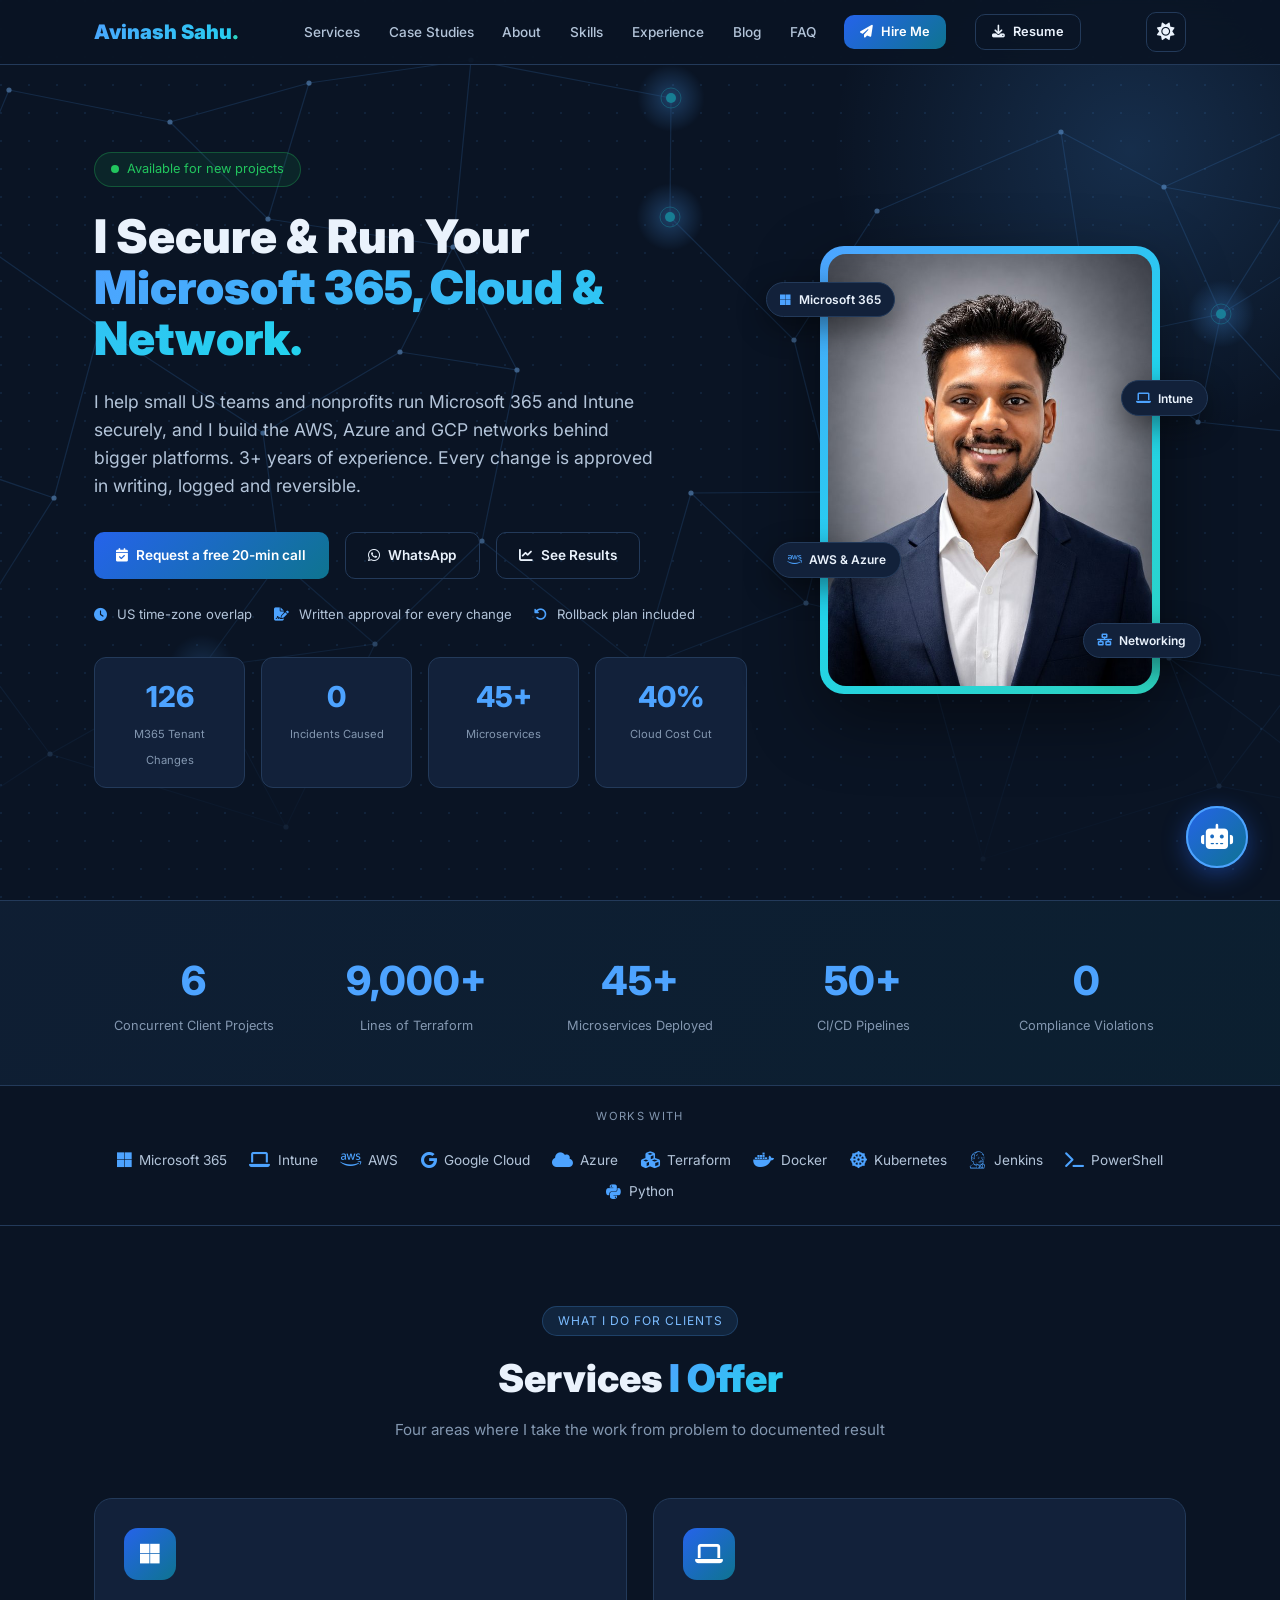
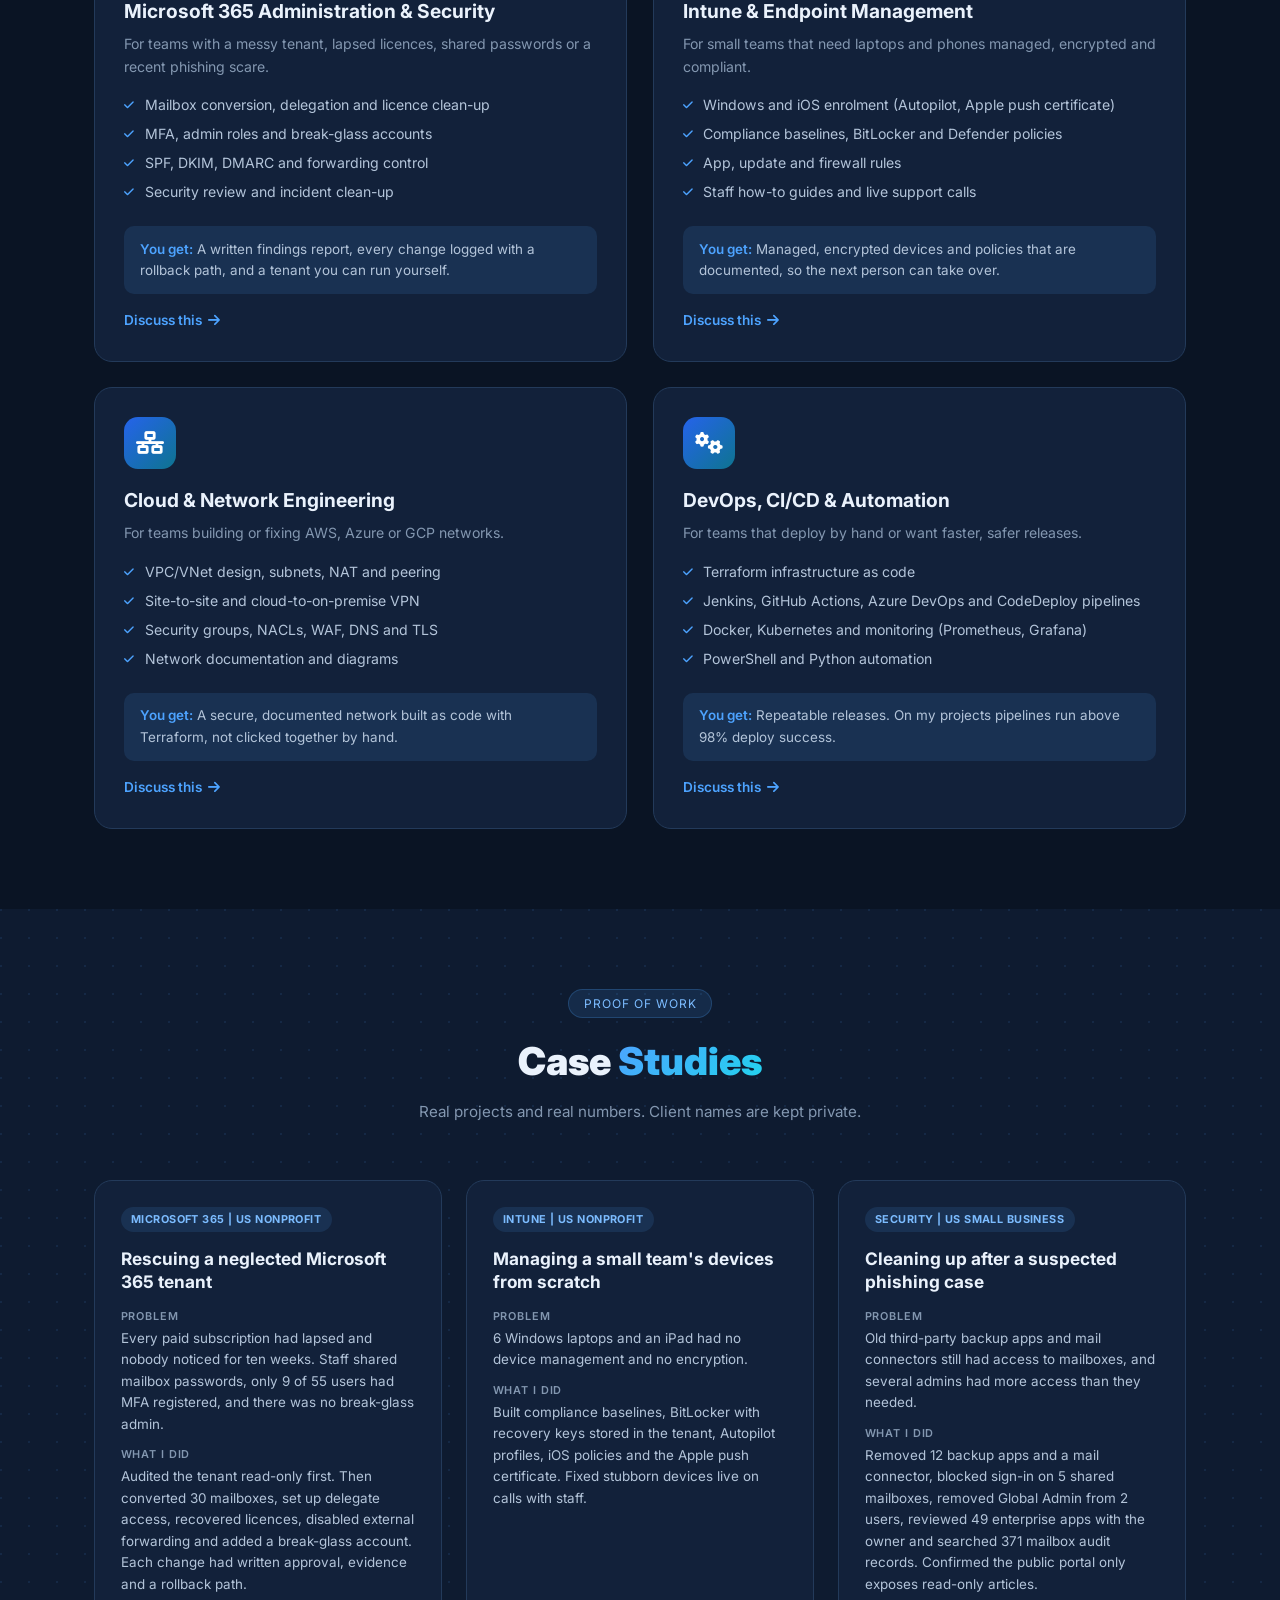
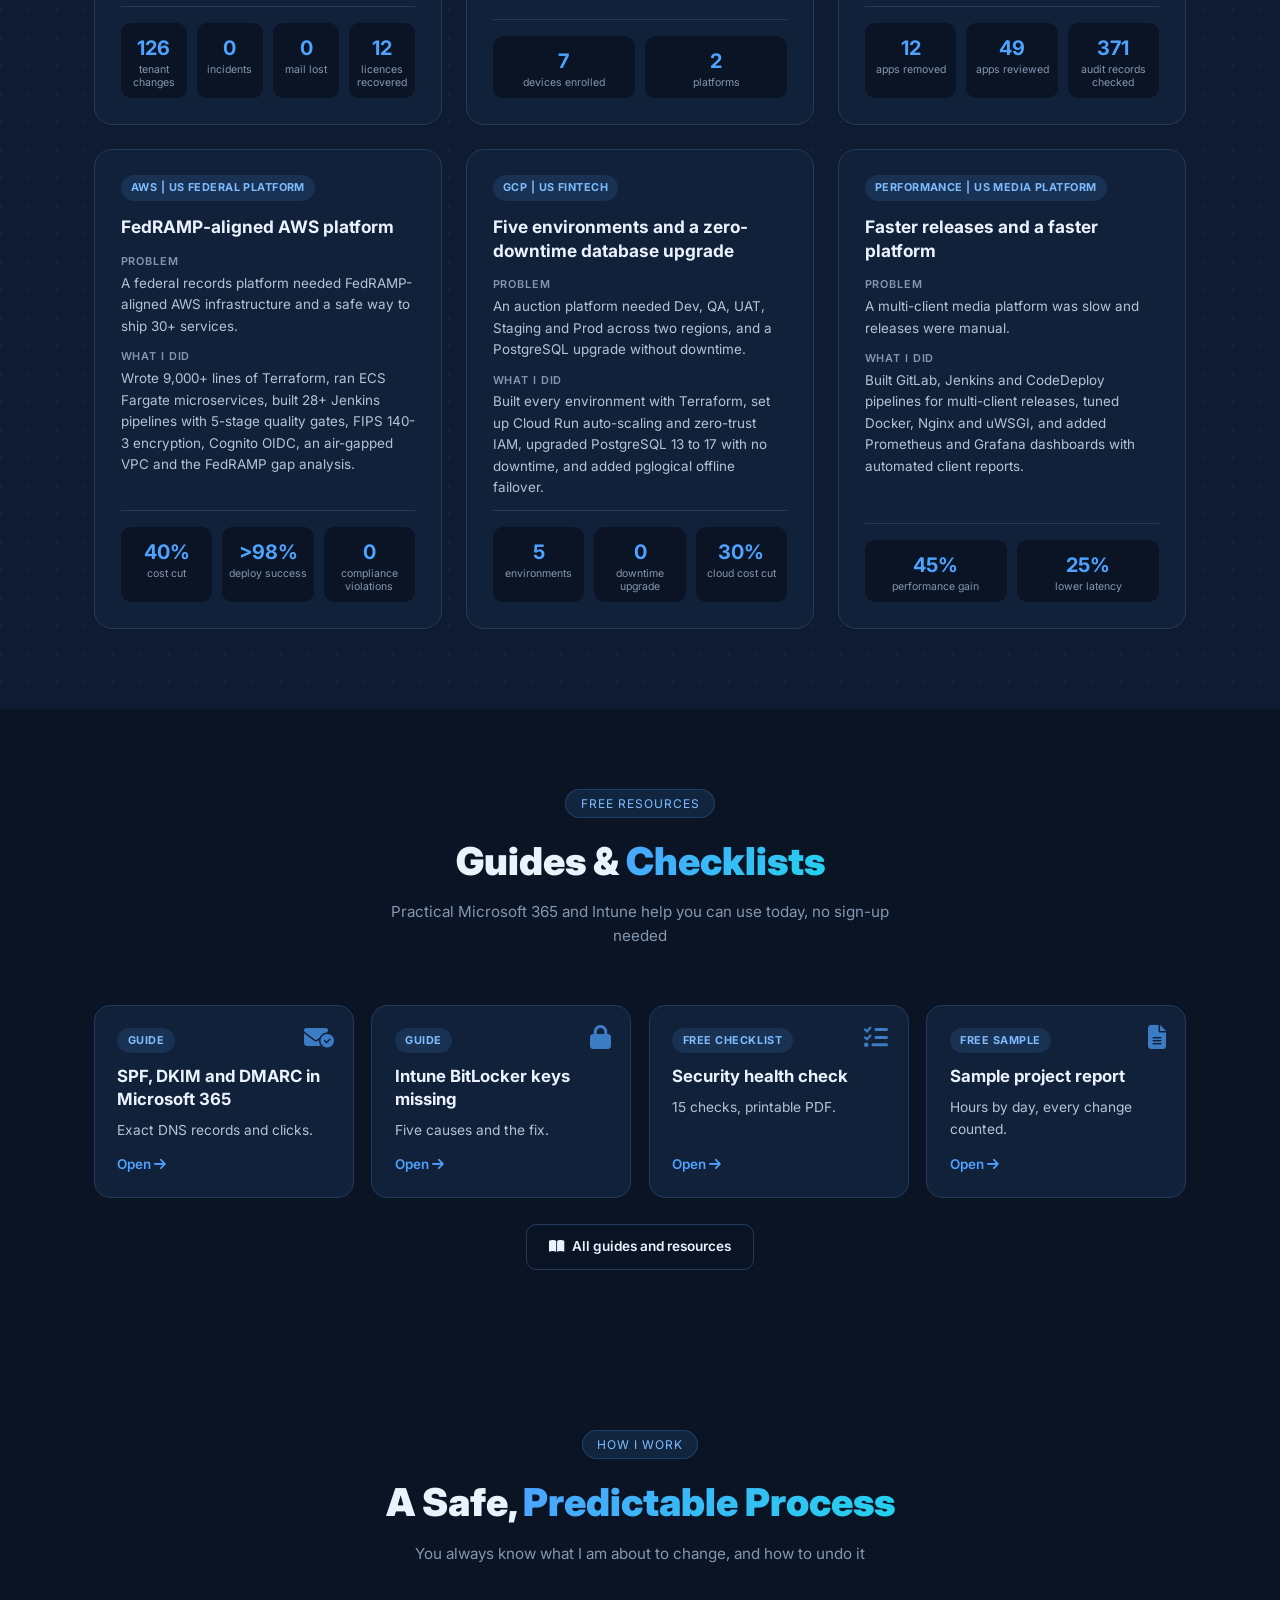
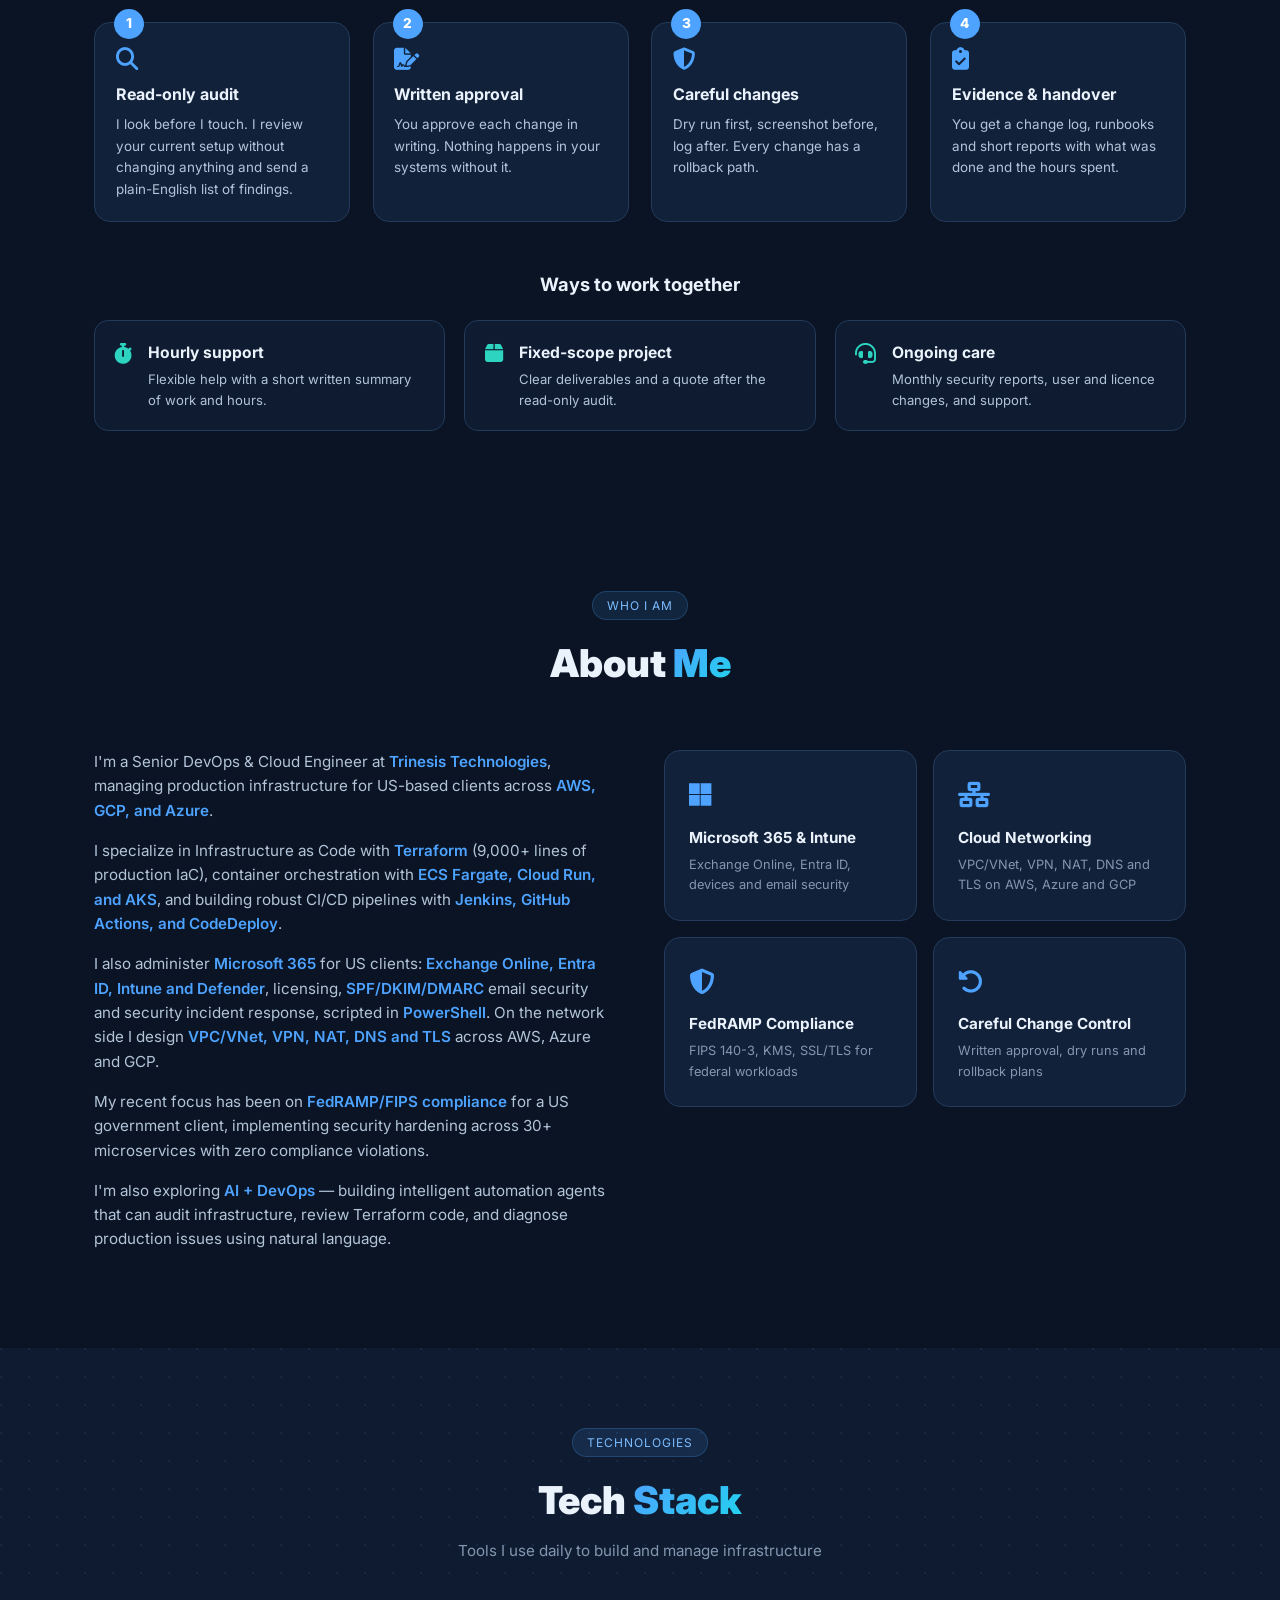
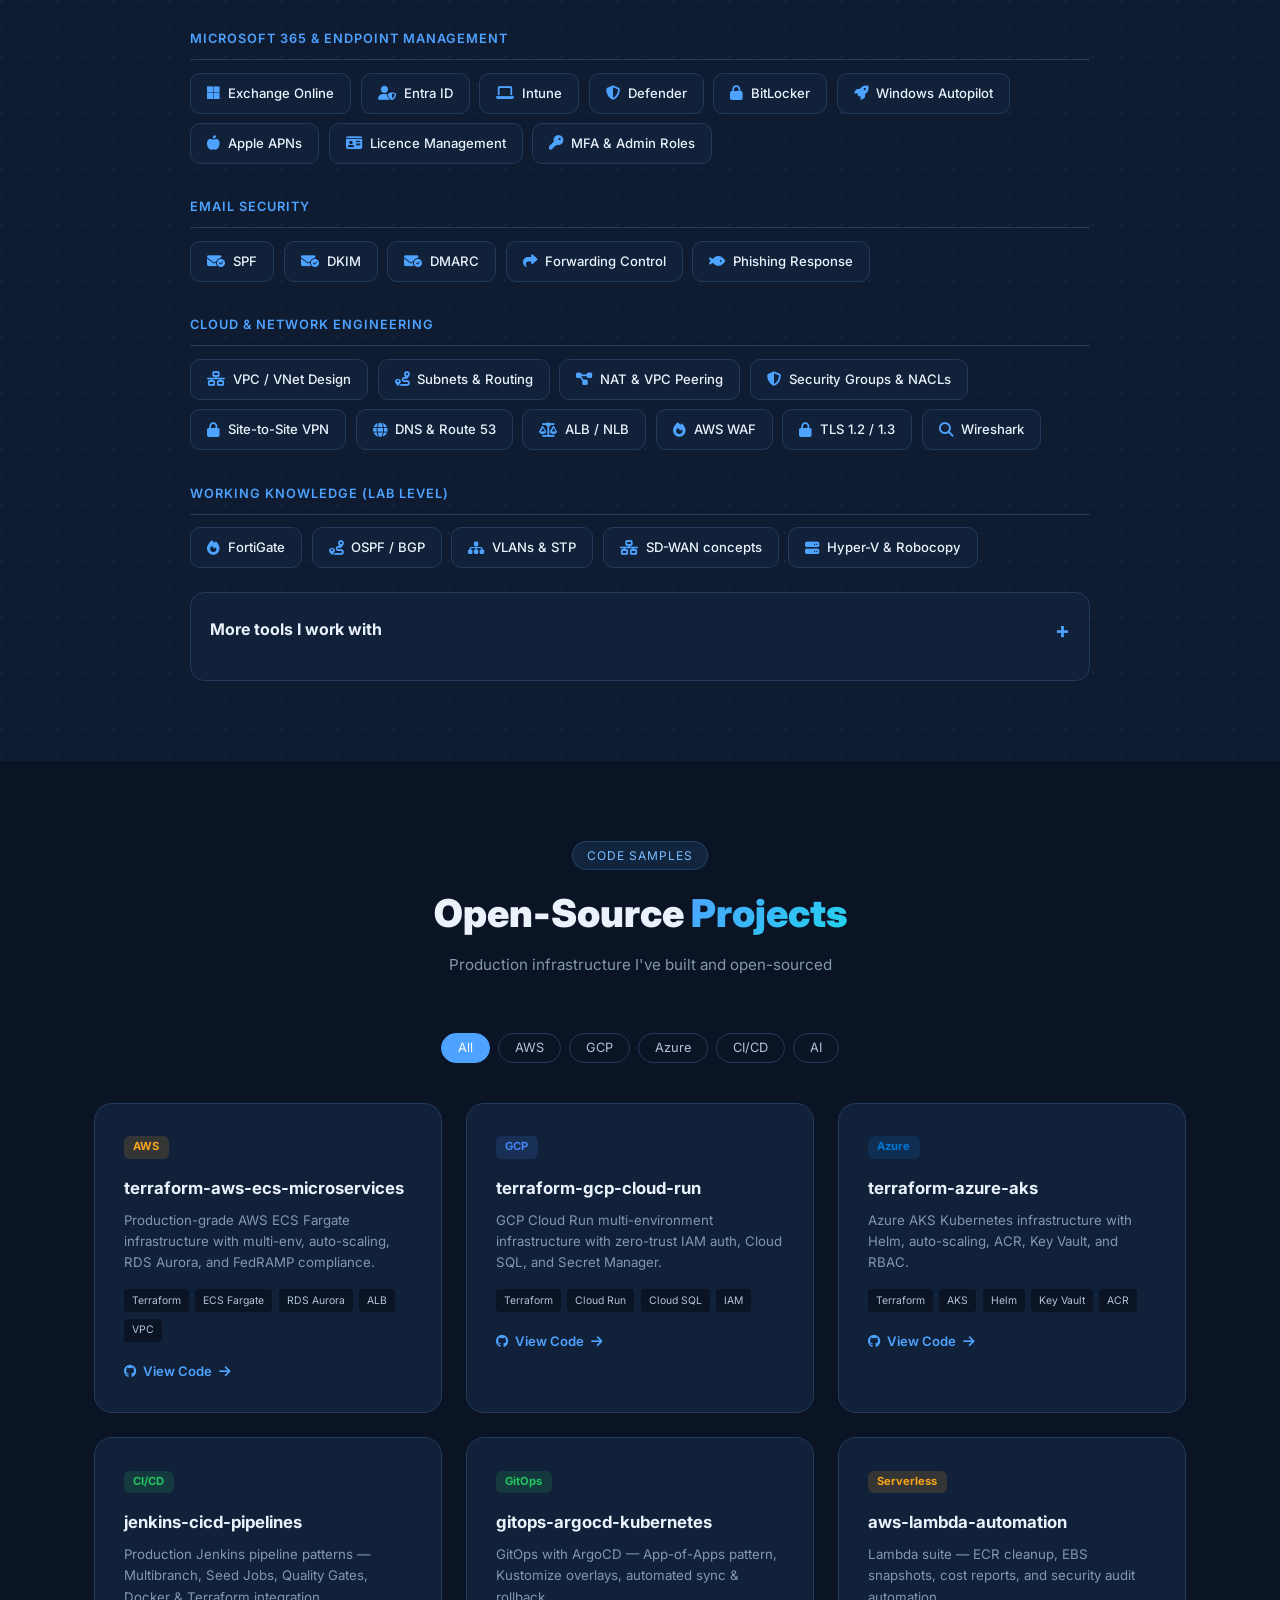
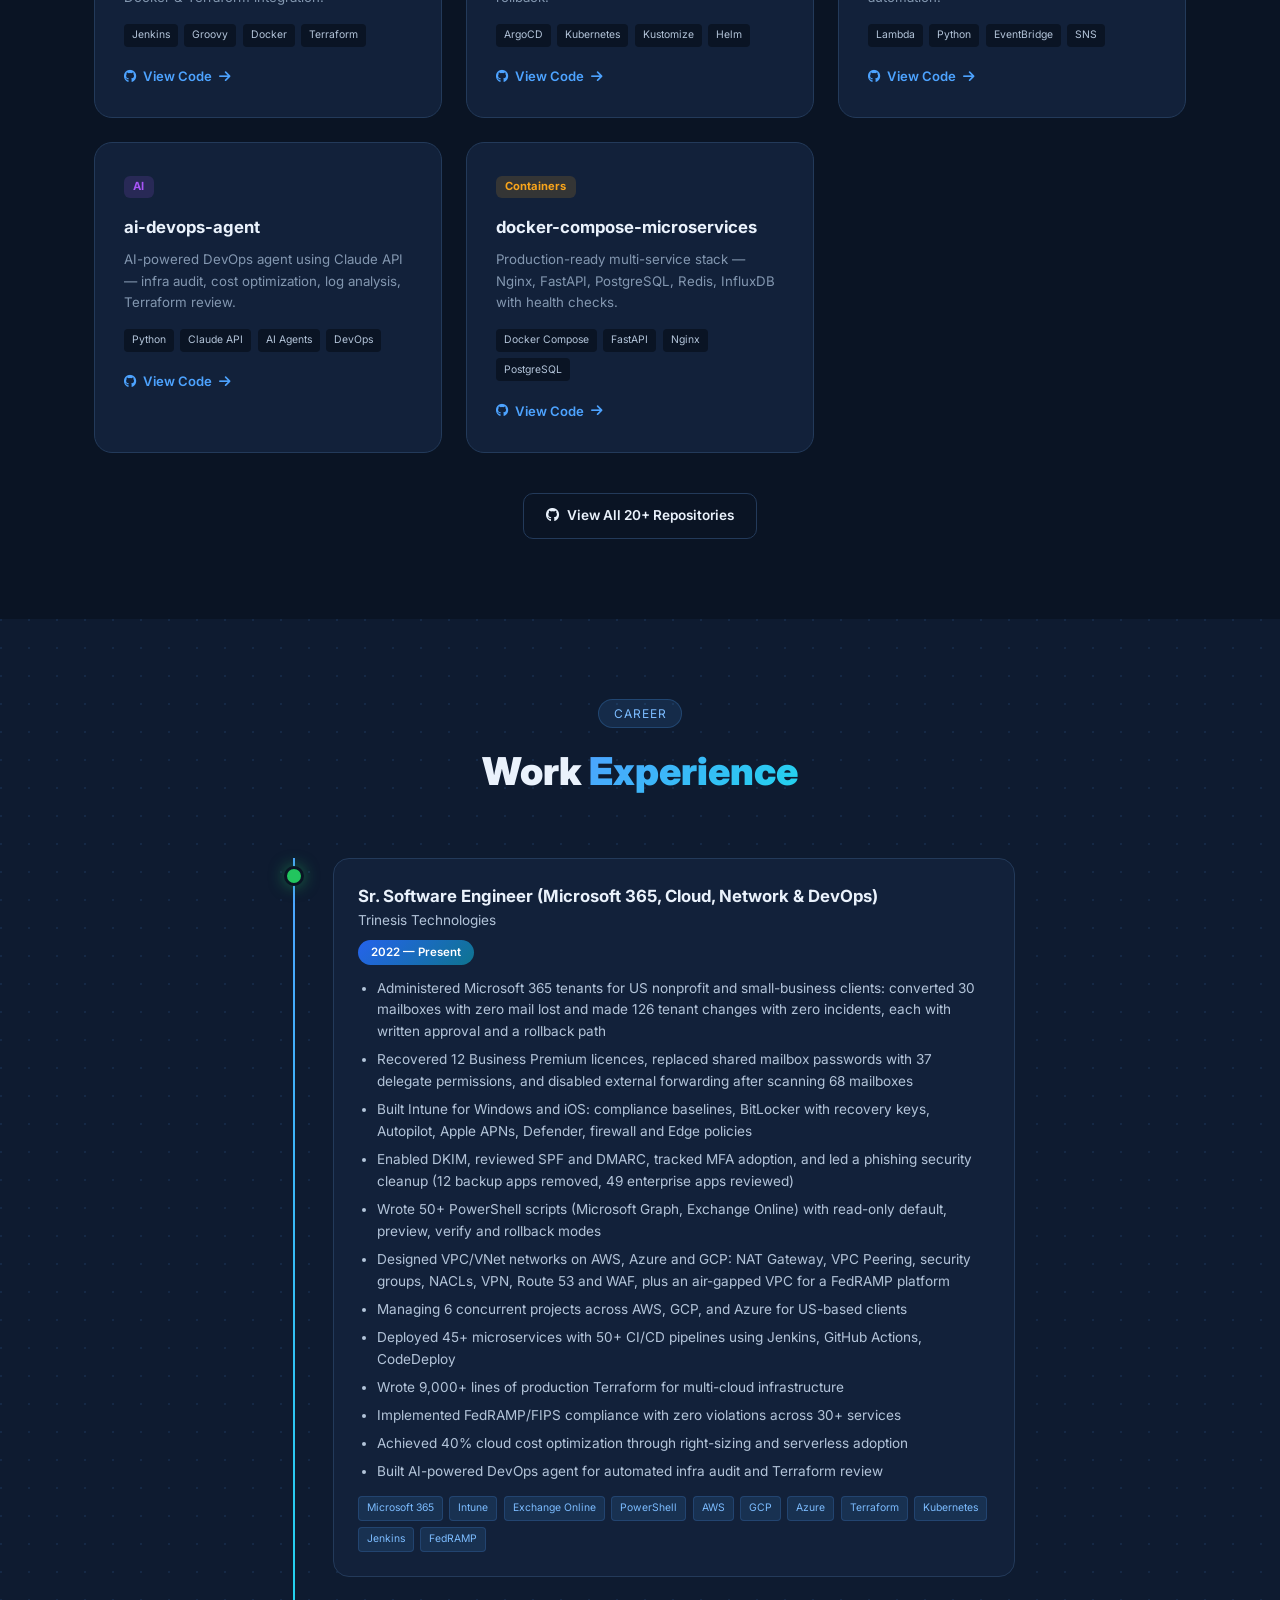
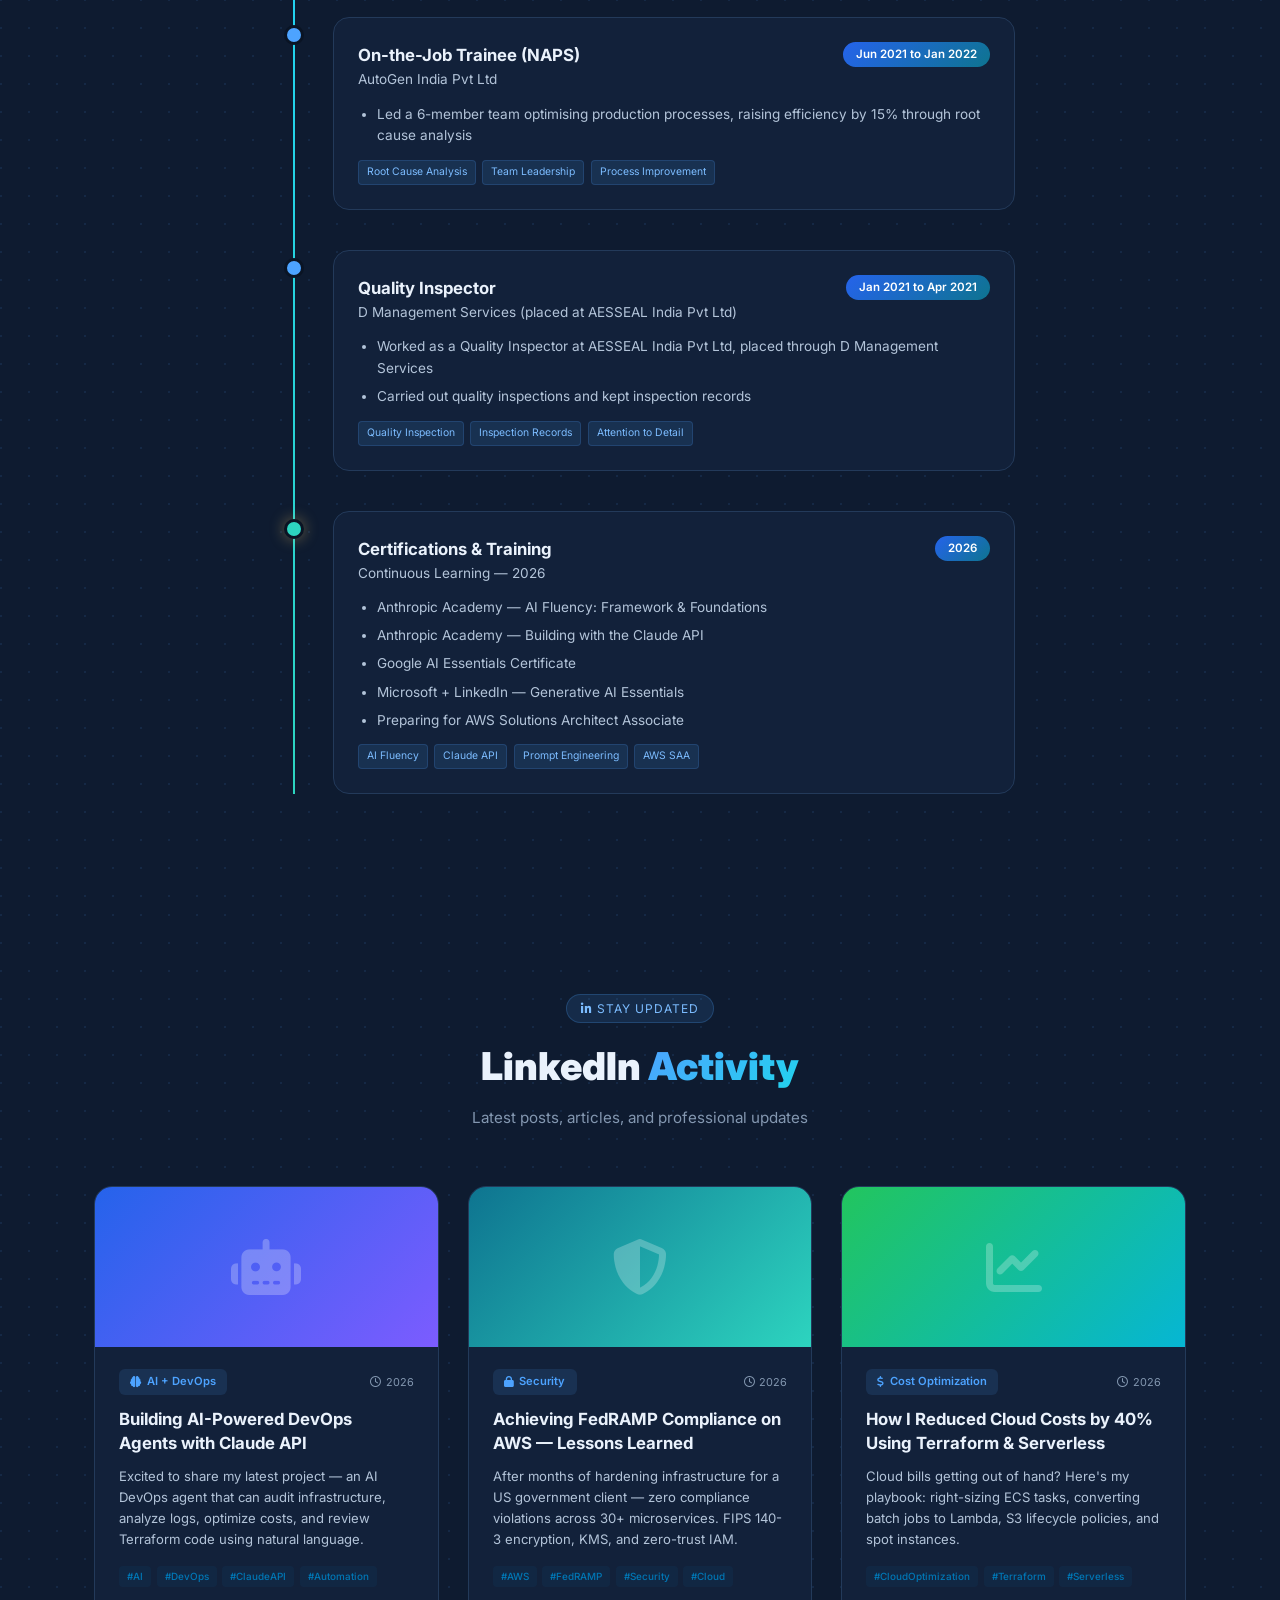
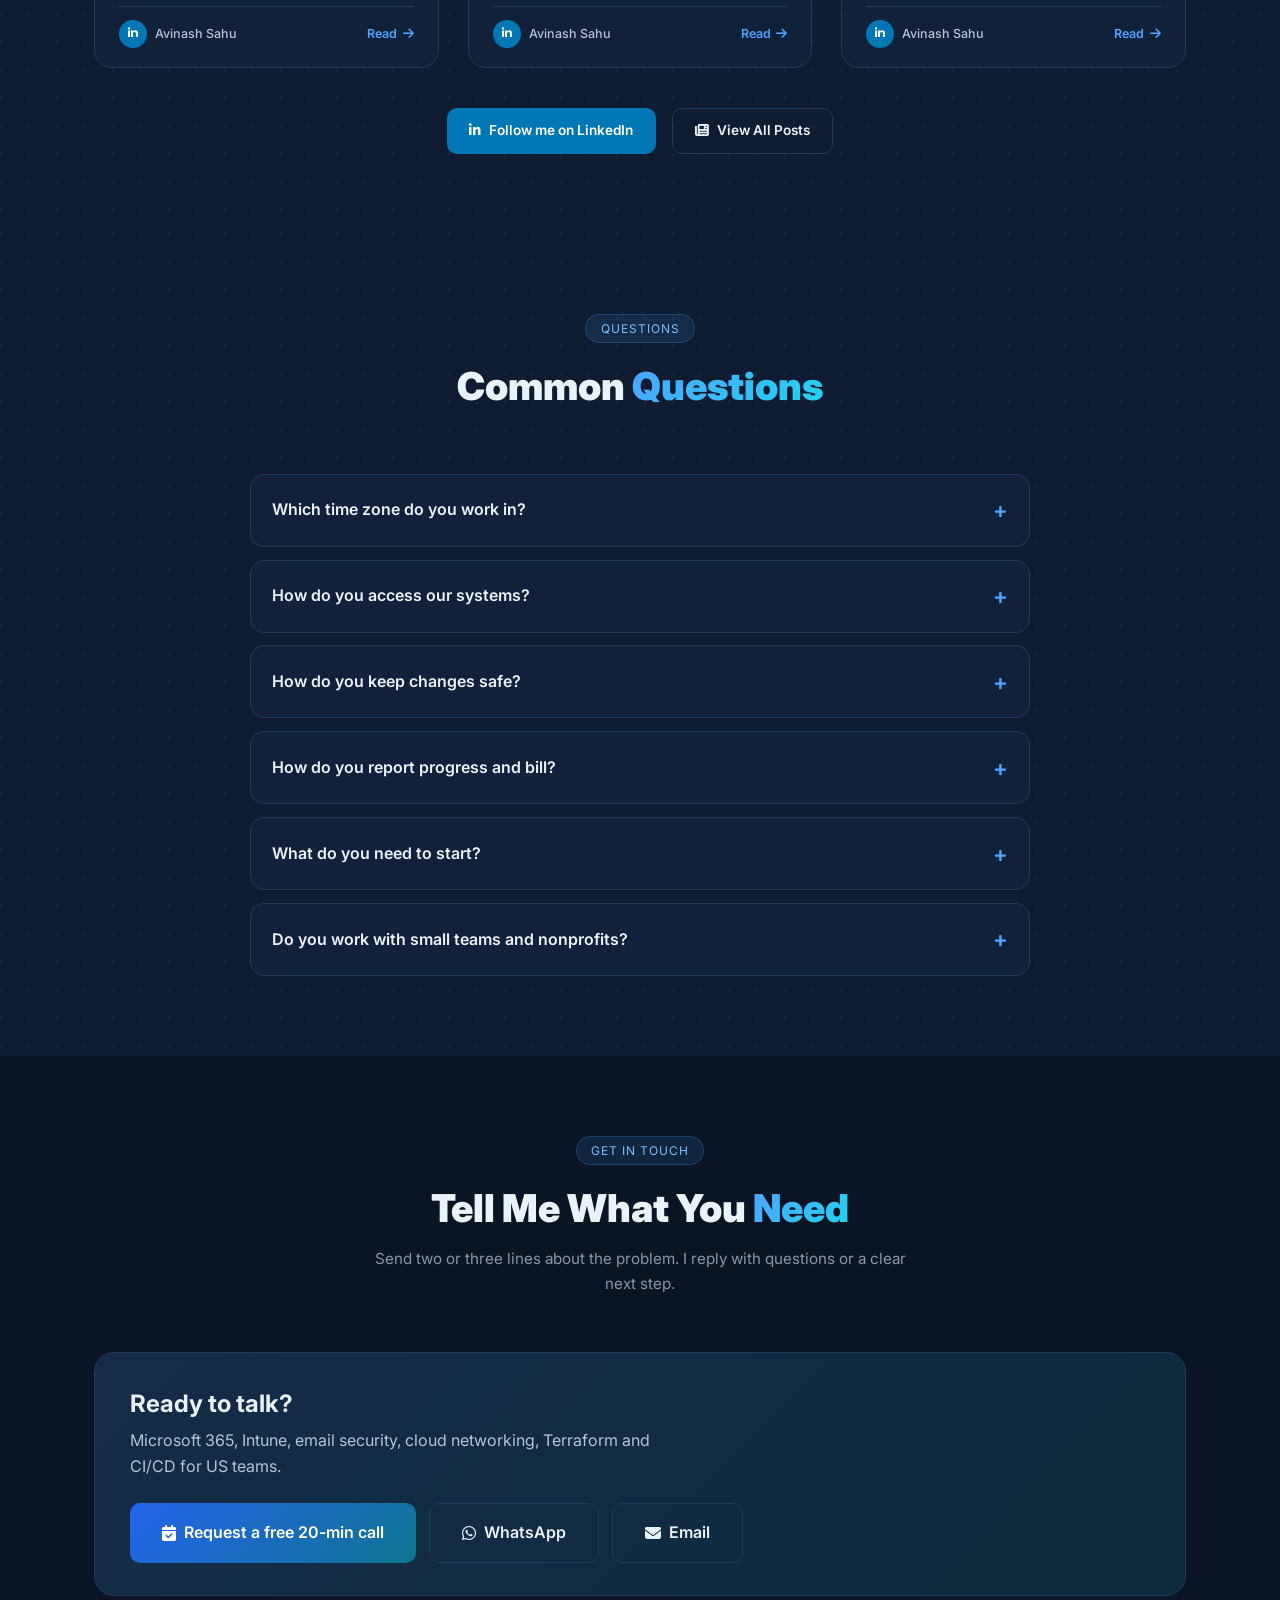
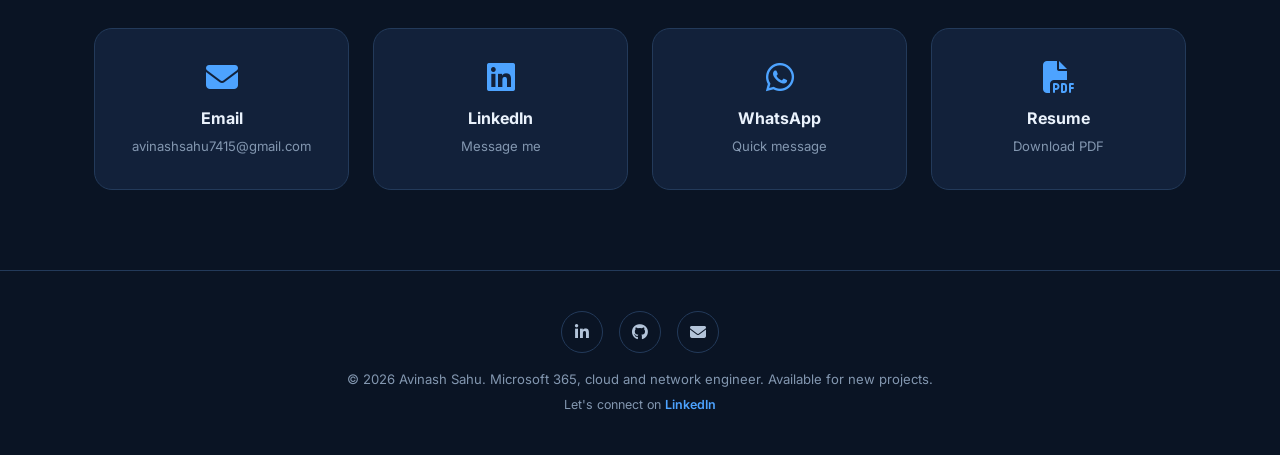
==== commit 32ed9b86: "Add blog, free resources, booking and WhatsApp buttons, analytics hook - Blog with two guides (SPF/D" ====
--- a/index.html
+++ b/index.html
@@ -64,8 +64,8 @@
         <li><a href="#case-studies" class="nav-link">Case Studies</a></li>
         <li><a href="#about" class="nav-link">About</a></li>
         <li><a href="#skills" class="nav-link">Skills</a></li>
-        <li><a href="#projects" class="nav-link">Code</a></li>
         <li><a href="#experience" class="nav-link">Experience</a></li>
+        <li><a href="blog/" class="nav-link">Blog</a></li>
         <li><a href="#faq" class="nav-link">FAQ</a></li>
         <li>
           <a href="#contact" class="btn btn-sm btn-primary">
@@ -98,12 +98,11 @@
         <div class="hero-content">
           <div class="hero-badge"><span class="pulse-dot"></span> Available for new projects</div>
           <h1>I Secure &amp; Run Your <span class="gradient-text">Microsoft 365, Cloud &amp; Network.</span></h1>
-          <p class="hero-desc">3+ years of experience for US clients. I set up and fix Exchange Online, Intune and Entra ID, harden email security, and build AWS, Azure and GCP infrastructure. Every change is approved in writing, logged and reversible.</p>
+          <p class="hero-desc">I help small US teams and nonprofits run Microsoft 365 and Intune securely, and I build the AWS, Azure and GCP networks behind bigger platforms. 3+ years of experience. Every change is approved in writing, logged and reversible.</p>
           <div class="hero-btns">
-            <a href="#contact" class="btn btn-primary"><i class="fas fa-paper-plane"></i> Start a Project</a>
+            <a data-book href="#" class="btn btn-primary"><i class="fas fa-calendar-check"></i> <span class="book-label">Request a free 20-min call</span></a>
+            <a data-wa href="#" class="btn btn-outline"><i class="fab fa-whatsapp"></i> WhatsApp</a>
             <a href="#case-studies" class="btn btn-outline"><i class="fas fa-chart-line"></i> See Results</a>
-            <a href="assets/Avinash_Sahu_Resume.pdf" target="_blank" rel="noopener" class="btn btn-outline"><i class="fas fa-download"></i> Resume</a>
-            <a href="https://www.linkedin.com/in/avinash-sahu-0ba434181/" target="_blank" rel="noopener" class="btn btn-linkedin"><i class="fab fa-linkedin-in"></i> LinkedIn</a>
           </div>
           <ul class="trust-row">
             <li><i class="fas fa-clock"></i> US time-zone overlap</li>
@@ -269,6 +268,30 @@
     </div>
   </section>
 
+  <!-- ===== TESTIMONIALS (hidden until real quotes are added in site.js) ===== -->
+  <section class="section" id="testimonials" hidden>
+    <div class="container">
+      <div class="section-header">
+        <span class="section-badge">Kind Words</span>
+        <h2 class="section-title">What Clients <span class="gradient-text">Say</span></h2>
+      </div>
+      <div class="quote-grid" id="testimonialGrid"></div>
+    </div>
+  </section>
+
+  <!-- ===== FREE RESOURCES ===== -->
+  <section class="section" id="resources">
+    <div class="container">
+      <div class="section-header">
+        <span class="section-badge">Free Resources</span>
+        <h2 class="section-title">Guides &amp; <span class="gradient-text">Checklists</span></h2>
+        <p class="section-sub">Practical Microsoft 365 and Intune help you can use today, no sign-up needed</p>
+      </div>
+      <div class="res-strip"><a class="res-card reveal" href="blog/dkim-dmarc-microsoft-365.html"><span class="res-tag">Guide</span><i class="fas fa-envelope-circle-check res-icon"></i><h3>SPF, DKIM and DMARC in Microsoft 365</h3><p>Exact DNS records and clicks.</p><span class="res-more">Open <i class="fas fa-arrow-right"></i></span></a><a class="res-card reveal" href="blog/intune-bitlocker-recovery-keys-missing.html"><span class="res-tag">Guide</span><i class="fas fa-lock res-icon"></i><h3>Intune BitLocker keys missing</h3><p>Five causes and the fix.</p><span class="res-more">Open <i class="fas fa-arrow-right"></i></span></a><a class="res-card reveal" href="resources/m365-security-health-check.html"><span class="res-tag">Free checklist</span><i class="fas fa-list-check res-icon"></i><h3>Security health check</h3><p>15 checks, printable PDF.</p><span class="res-more">Open <i class="fas fa-arrow-right"></i></span></a><a class="res-card reveal" href="resources/sample-work-report.html"><span class="res-tag">Free sample</span><i class="fas fa-file-lines res-icon"></i><h3>Sample project report</h3><p>Hours by day, every change counted.</p><span class="res-more">Open <i class="fas fa-arrow-right"></i></span></a></div>
+      <p style="text-align:center;margin-top:1.6rem"><a class="btn btn-outline" href="blog/"><i class="fas fa-book-open"></i> All guides and resources</a></p>
+    </div>
+  </section>
+
   <!-- ===== PROCESS ===== -->
   <section class="section" id="process">
     <div class="container">
@@ -388,6 +411,8 @@
           <div class="skill-chip"><i class="fas fa-server"></i> Hyper-V & Robocopy</div>
         </div>
 
+        <details class="skills-more">
+          <summary>More tools I work with</summary>
         <h3 class="skill-group-label">Cloud Platforms</h3>
         <div class="skills-row">
           <div class="skill-chip"><i class="fab fa-aws"></i> AWS</div>
@@ -445,6 +470,7 @@
           <div class="skill-chip"><i class="fas fa-graduation-cap"></i> LLM Integration</div>
         </div>
 
+        </details>
       </div>
     </div>
   </section>
@@ -822,10 +848,14 @@
       </div>
       <div class="cta-box reveal">
         <div>
-          <h3>Ready to start?</h3>
+          <h3>Ready to talk?</h3>
           <p>Microsoft 365, Intune, email security, cloud networking, Terraform and CI/CD for US teams.</p>
         </div>
-        <a href="mailto:avinashsahu7415@gmail.com?subject=Project%20enquiry%20from%20your%20portfolio&body=Hi Avinash,%0D%0A%0D%0AWhat I need help with:%0D%0A%0D%0ASystems involved (Microsoft 365, AWS, Azure, network...):%0D%0A%0D%0ATiming:%0D%0A%0D%0AThanks," class="btn btn-primary btn-lg"><i class="fas fa-paper-plane"></i> Email Me Your Request</a>
+        <div class="cta-actions">
+          <a data-book href="#" class="btn btn-primary btn-lg"><i class="fas fa-calendar-check"></i> <span class="book-label">Request a free 20-min call</span></a>
+          <a data-wa href="#" class="btn btn-outline btn-lg"><i class="fab fa-whatsapp"></i> WhatsApp</a>
+          <a href="mailto:avinashsahu7415@gmail.com?subject=Project%20enquiry%20from%20your%20portfolio&body=Hi%20Avinash,%0D%0A%0D%0AWhat%20I%20need%20help%20with:%0D%0A%0D%0ASystems%20involved%20(Microsoft%20365,%20AWS,%20Azure,%20network...):%0D%0A%0D%0ATiming:%0D%0A%0D%0AThanks," class="btn btn-outline btn-lg"><i class="fas fa-envelope"></i> Email</a>
+        </div>
       </div>
       <div class="contact-grid">
         <a href="mailto:avinashsahu7415@gmail.com" class="contact-card reveal">
@@ -838,10 +868,10 @@
           <h4>LinkedIn</h4>
           <p>Message me</p>
         </a>
-        <a href="https://github.com/1998avinashsahu" target="_blank" rel="noopener" class="contact-card reveal">
-          <i class="fab fa-github"></i>
-          <h4>GitHub</h4>
-          <p>1998avinashsahu</p>
+        <a data-wa href="#" class="contact-card reveal">
+          <i class="fab fa-whatsapp"></i>
+          <h4>WhatsApp</h4>
+          <p>Quick message</p>
         </a>
         <a href="assets/Avinash_Sahu_Resume.pdf" target="_blank" rel="noopener" class="contact-card reveal">
           <i class="fas fa-file-pdf"></i>
@@ -865,8 +895,9 @@
     </div>
   </footer>
 
-  <a href="#contact" class="sticky-cta" id="stickyCta"><i class="fas fa-paper-plane"></i> Start a project</a>
-
+  <a data-book href="#" class="sticky-cta" id="stickyCta"><i class="fas fa-calendar-check"></i> <span class="book-label">Request a free call</span></a>
+
+  <script src="site.js"></script>
   <script src="script.js"></script>
 </body>
 </html>
--- a/style.css
+++ b/style.css
@@ -1072,3 +1072,108 @@
   -webkit-mask-image:linear-gradient(to bottom,#000 55%,transparent 100%); mask-image:linear-gradient(to bottom,#000 55%,transparent 100%); }
 .hero > .container, .hero .scroll-indicator { position:relative; z-index:1; }
 .hero-bg-glow { z-index:0; }
+
+
+/* ===========================================
+   BLOG, RESOURCES, BOOKING, TESTIMONIALS
+   =========================================== */
+.post-nav { position:sticky; top:0; z-index:100; background:var(--nav-bg); backdrop-filter:blur(12px); border-bottom:1px solid var(--border); }
+.post-nav-inner { display:flex; align-items:center; justify-content:space-between; gap:1rem; height:64px; }
+.post-nav nav { display:flex; align-items:center; gap:1.2rem; font-size:.9rem; }
+.post-nav nav a:not(.btn) { color:var(--text2); }
+.post-nav nav a:not(.btn):hover { color:var(--accent); }
+.post { max-width:800px; padding-top:3rem; padding-bottom:2rem; }
+.post-crumb { font-size:.8rem; color:var(--text3); margin-bottom:.8rem; }
+.post-crumb a { color:var(--accent); }
+.post h1 { font-size:2.2rem; line-height:1.2; margin-bottom:.6rem; }
+.post-meta { color:var(--text3); font-size:.85rem; margin-bottom:1.5rem; }
+.post .lead { font-size:1.08rem; color:var(--text2); margin-bottom:1.6rem; line-height:1.7; }
+.post h2 { font-size:1.45rem; margin:2.2rem 0 .8rem; }
+.post h3 { font-size:1.1rem; margin:1.4rem 0 .4rem; color:var(--accent2); }
+.post p, .post li { color:var(--text2); line-height:1.75; }
+.post p { margin-bottom:1rem; }
+.post ul, .post ol { margin:0 0 1.2rem 1.4rem; }
+.post li { margin-bottom:.45rem; }
+.post code { background:var(--tag-bg); color:var(--tag-text); padding:.12rem .4rem; border-radius:5px; font-size:.88em; font-family:'JetBrains Mono',ui-monospace,Menlo,Consolas,monospace; }
+.post pre { background:var(--bg2); border:1px solid var(--border); border-radius:12px; padding:1rem 1.2rem; overflow-x:auto; margin:0 0 1.3rem; }
+.post pre code { background:none; padding:0; color:var(--text); font-size:.85rem; line-height:1.6; }
+.callout { background:var(--tag-bg); border-left:4px solid var(--accent); border-radius:8px; padding:.9rem 1.1rem; margin:0 0 1.3rem; color:var(--text2); line-height:1.65; }
+.post-note { font-size:.85rem; color:var(--text3); }
+.post a:not(.btn) { color:var(--accent); }
+.sources a { word-break:break-word; }
+.table-wrap { overflow-x:auto; margin:0 0 1.4rem; }
+.post table { width:100%; border-collapse:collapse; font-size:.9rem; }
+.post th, .post td { text-align:left; padding:.65rem .8rem; border-bottom:1px solid var(--border); vertical-align:top; color:var(--text2); }
+.post th { color:var(--text); font-size:.78rem; text-transform:uppercase; letter-spacing:.05em; background:var(--bg2); }
+.post td.num { white-space:nowrap; }
+.post tr.total td { border-top:2px solid var(--accent); }
+.check-table .box, .box { display:inline-block; width:18px; height:18px; border:2px solid var(--accent); border-radius:4px; }
+.check-table .c-box { width:34px; }
+.check-table .c-why { font-size:.82rem; color:var(--text3); }
+.check-table .c-where, .check-table .c-good { font-size:.84rem; }
+.print-only { display:none; }
+
+.post-cta { max-width:800px; margin:1rem auto 4rem; padding:2rem; border-radius:20px; background:linear-gradient(135deg,rgba(77,163,255,.16),rgba(34,211,238,.12)); border:1px solid var(--border); text-align:center; }
+.post-cta h2 { margin-bottom:.5rem; }
+.post-cta p { color:var(--text2); max-width:560px; margin:0 auto 1.2rem; }
+.cta-actions { display:flex; flex-wrap:wrap; gap:.8rem; justify-content:center; }
+.cta-box .cta-actions { justify-content:flex-end; }
+.post-footer { margin-top:2rem; }
+.res-grid { display:grid; grid-template-columns:repeat(2,1fr); gap:1.2rem; margin-top:1.5rem; }
+.res-card { position:relative; display:flex; flex-direction:column; background:var(--card); border:1px solid var(--border); border-radius:16px; padding:1.4rem; transition:all .3s; color:var(--text); }
+.res-card:hover { transform:translateY(-5px); border-color:var(--accent); box-shadow:0 16px 40px var(--shadow); }
+.res-tag { align-self:flex-start; font-size:.68rem; font-weight:700; text-transform:uppercase; letter-spacing:.05em; color:var(--tag-text); background:var(--tag-bg); padding:.22rem .65rem; border-radius:50px; margin-bottom:.8rem; }
+.res-icon { position:absolute; right:1.2rem; top:1.2rem; font-size:1.5rem; color:var(--accent); opacity:.7; }
+.res-card h3 { font-size:1.05rem; line-height:1.35; margin-bottom:.5rem; color:var(--text) !important; }
+.res-card p { font-size:.86rem; color:var(--text2); margin-bottom:.8rem; }
+.res-more { margin-top:auto; font-size:.84rem; font-weight:600; color:var(--accent); }
+.btn-wa i { color:#25d366; }
+
+.res-strip { display:grid; grid-template-columns:repeat(4,1fr); gap:1.1rem; }
+.quote-grid { display:grid; grid-template-columns:repeat(auto-fit,minmax(280px,1fr)); gap:1.3rem; }
+.quote-card { background:var(--card); border:1px solid var(--border); border-radius:16px; padding:1.5rem; }
+.quote-card blockquote { color:var(--text); font-size:1rem; line-height:1.65; margin-bottom:1rem; }
+.quote-card blockquote::before { content:"\201C"; color:var(--accent); font-size:2rem; line-height:0; margin-right:.2rem; vertical-align:-.45rem; }
+.quote-card figcaption strong { display:block; }
+.quote-card figcaption span { color:var(--text3); font-size:.85rem; }
+.skills-more { margin-top:1.5rem; border:1px solid var(--border); border-radius:14px; padding:.2rem 1.2rem 1rem; background:var(--card); }
+.skills-more summary { cursor:pointer; list-style:none; padding:1rem 0; font-weight:700; display:flex; justify-content:space-between; align-items:center; }
+.skills-more summary::-webkit-details-marker { display:none; }
+.skills-more summary::after { content:"+"; color:var(--accent); font-size:1.4rem; }
+.skills-more[open] summary::after { content:"\2212"; }
+
+@media (max-width:1024px) { .res-strip { grid-template-columns:repeat(2,1fr); } }
+@media (max-width:768px) {
+  .post h1 { font-size:1.7rem; }
+  .res-grid, .res-strip { grid-template-columns:1fr; }
+  .post-nav nav a:not(.btn) { display:none; }
+  .cta-box .cta-actions { justify-content:center; }
+}
+@media print {
+  .post-nav, .post-footer, .no-print, .skip-link, .scroll-progress, .chatbot-fab { display:none !important; }
+  .print-only { display:block !important; }
+  html, body { background:#fff !important; color:#111 !important; }
+  .post { max-width:none; padding:0; }
+  .post h1, .post h2, .post h3, .post strong { color:#111 !important; }
+  .post p, .post li, .post td, .post th, .callout { color:#222 !important; }
+  .post th { background:#eef2f7 !important; }
+  .post td, .post th { border-bottom:1px solid #cfd8e3 !important; }
+  .post a { color:#1d4ed8 !important; }
+  .box { border-color:#111 !important; }
+  .callout { background:#eef4ff !important; border-left-color:#1d4ed8 !important; }
+  .post table { font-size:10.5px; }
+  .post tr { page-break-inside:avoid; }
+  .post h2 { page-break-after:avoid; }
+  @page { margin:14mm; }
+}
+
+/* list markers + print contrast fixes */
+.post ul { list-style:disc; }
+.post ol { list-style:decimal; }
+.post .res-grid, .post ul.sources { list-style:none; margin-left:0; }
+.post ul.sources li::marker { content:""; }
+@media print {
+  .post table { font-size:11.5px !important; }
+  .check-table .c-why { color:#555 !important; }
+  .post pre, .post pre code { color:#111 !important; background:#f3f6fa !important; }
+}
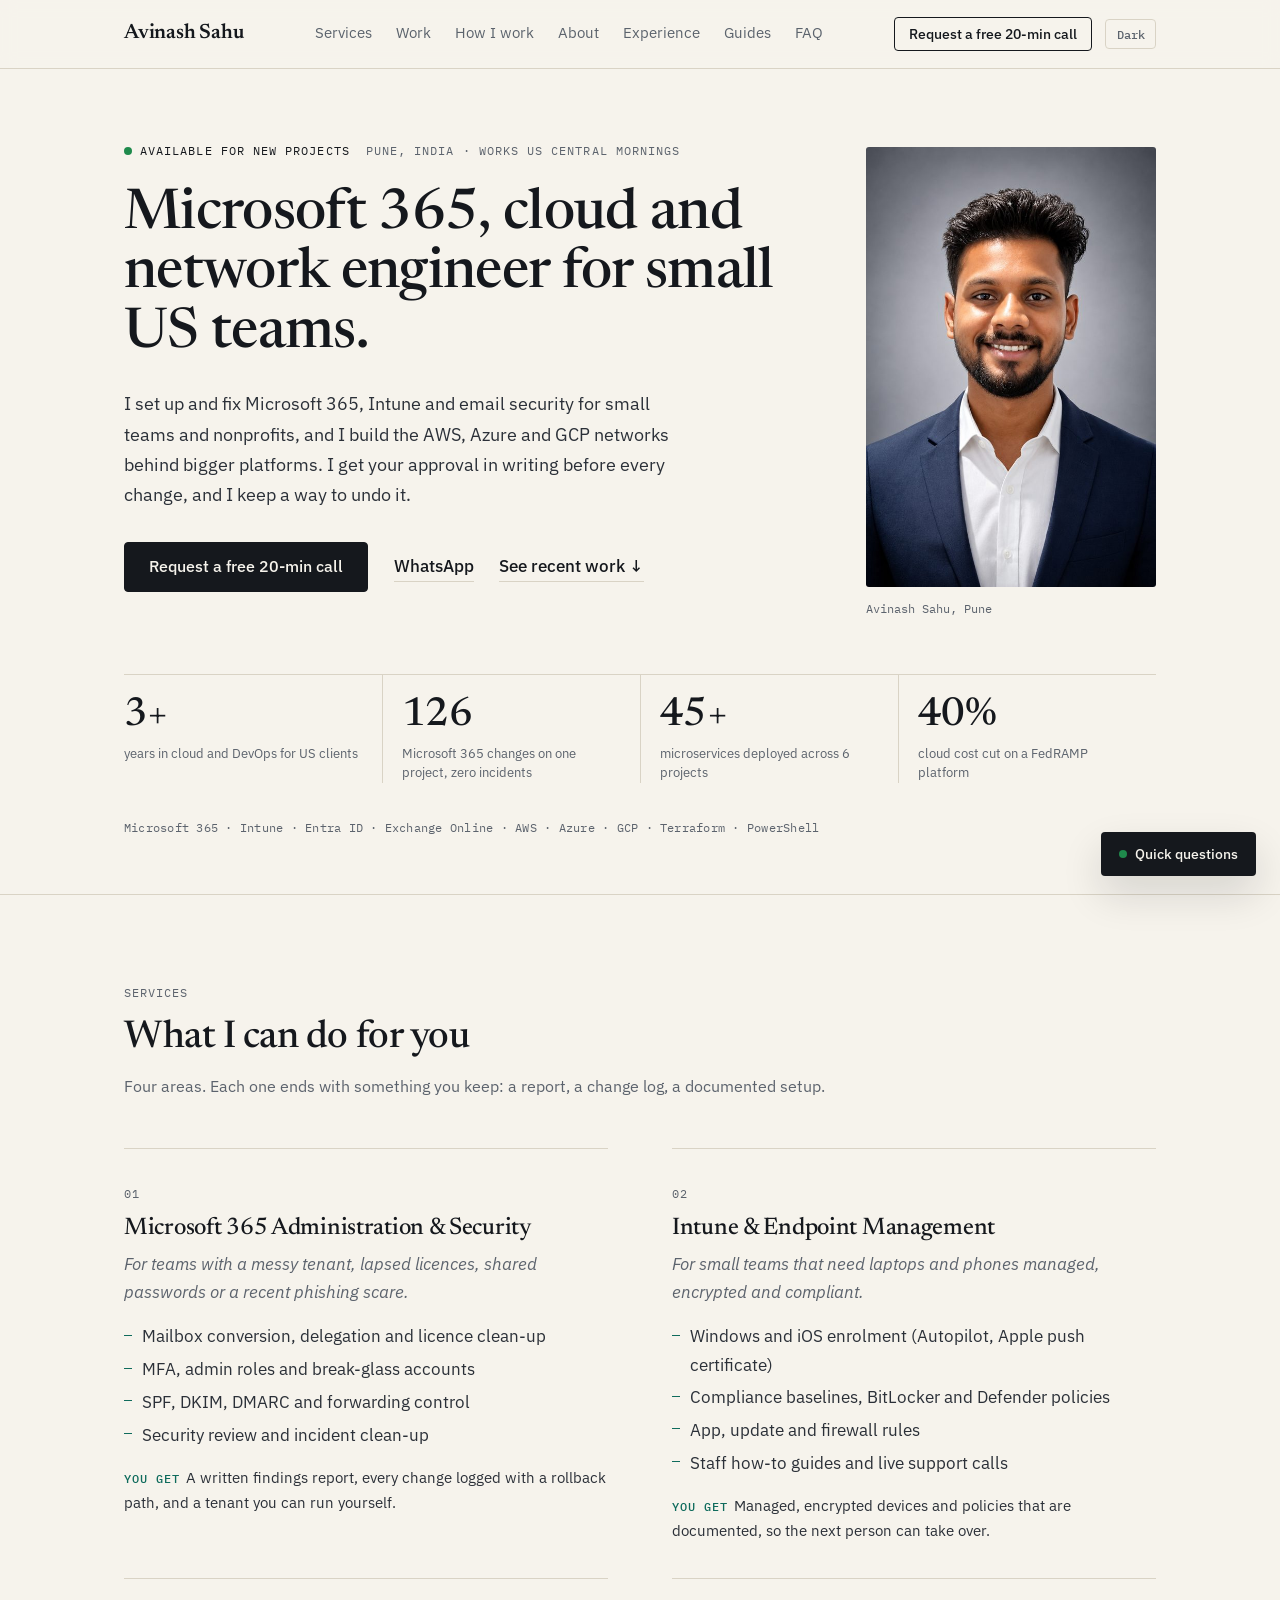
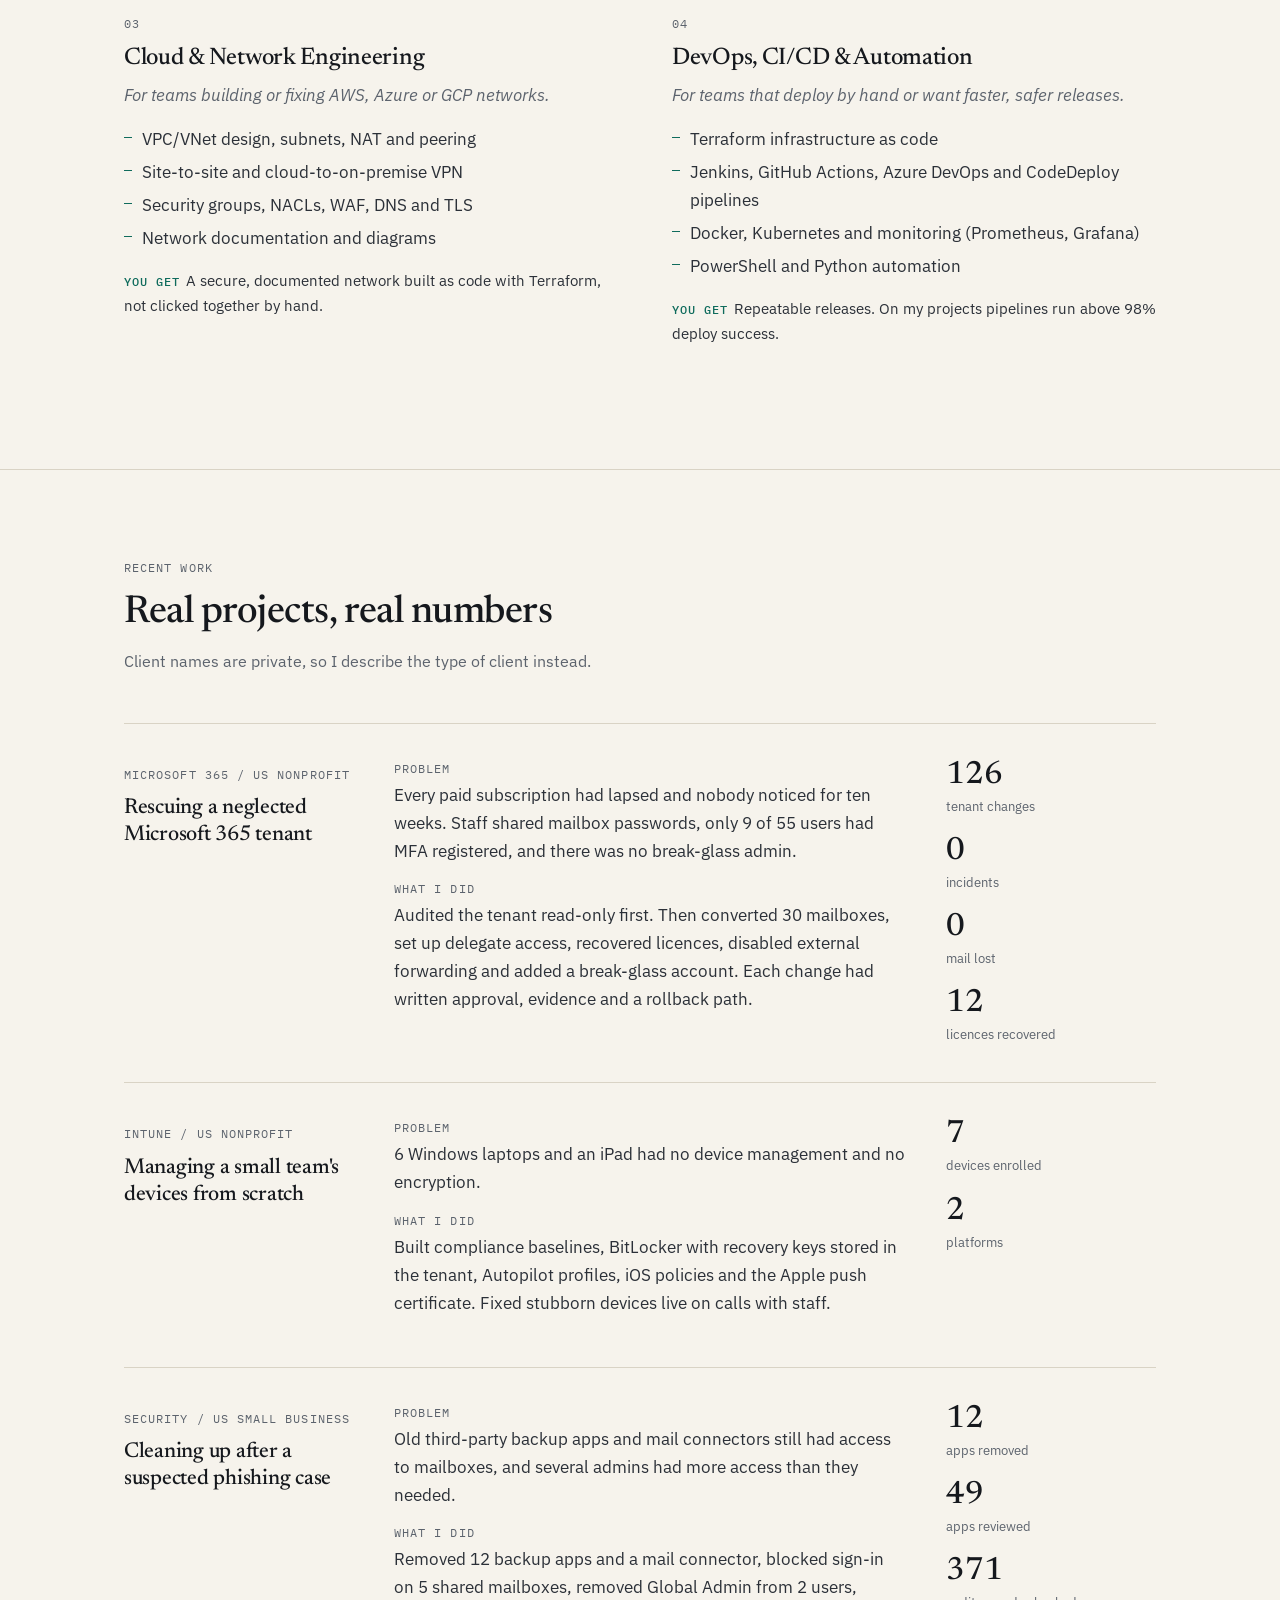
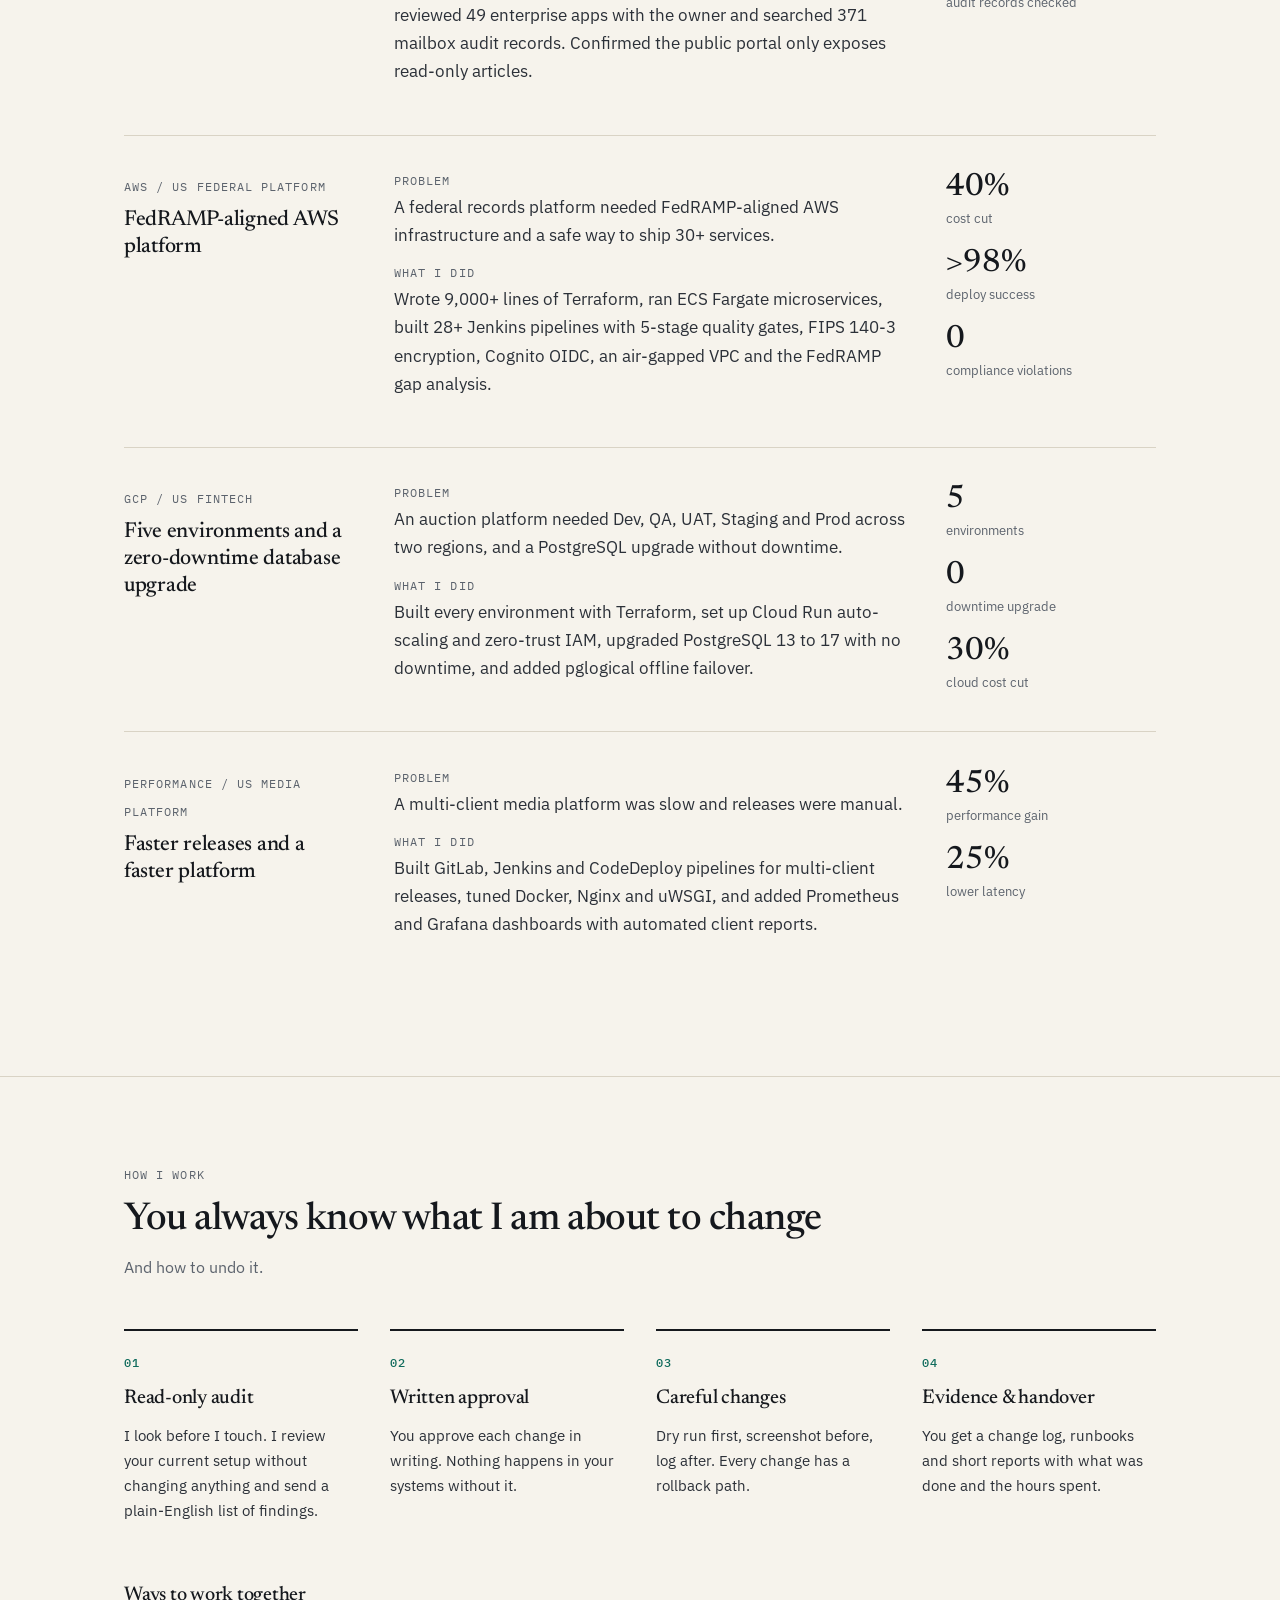
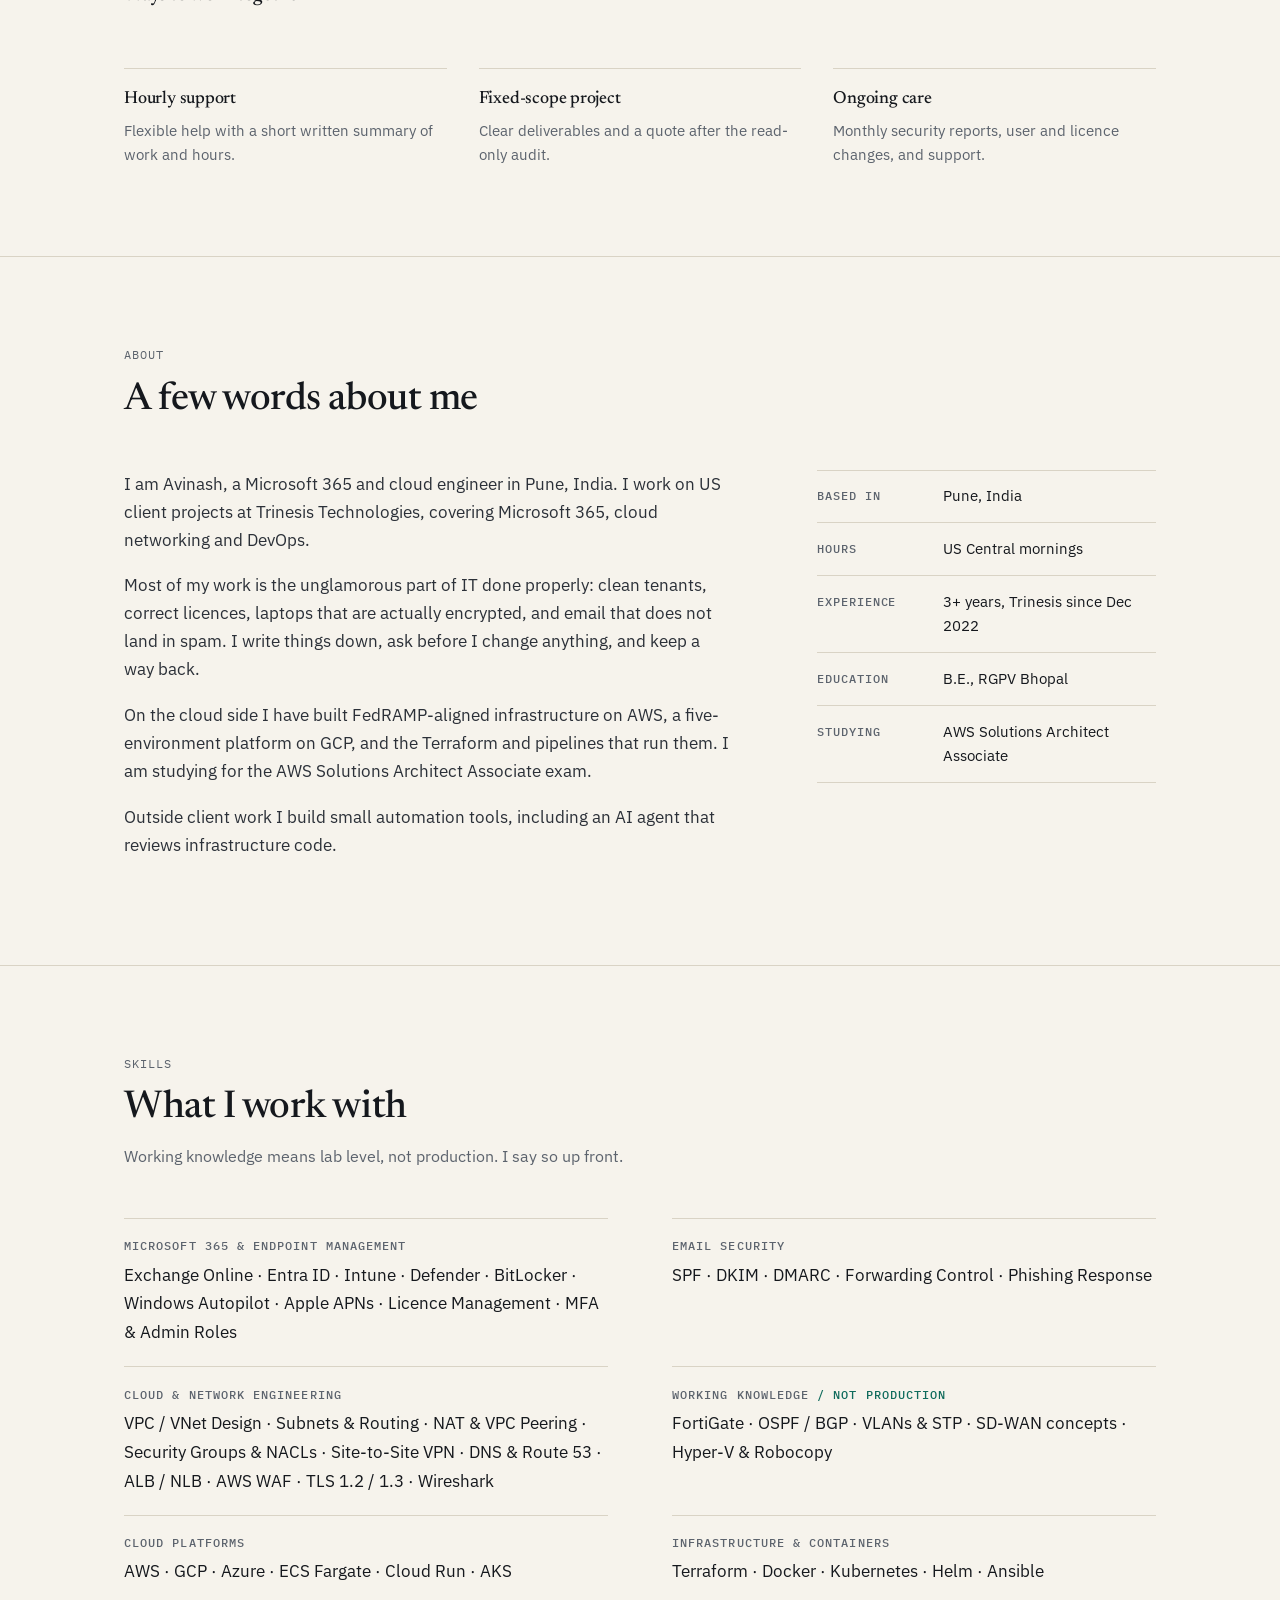
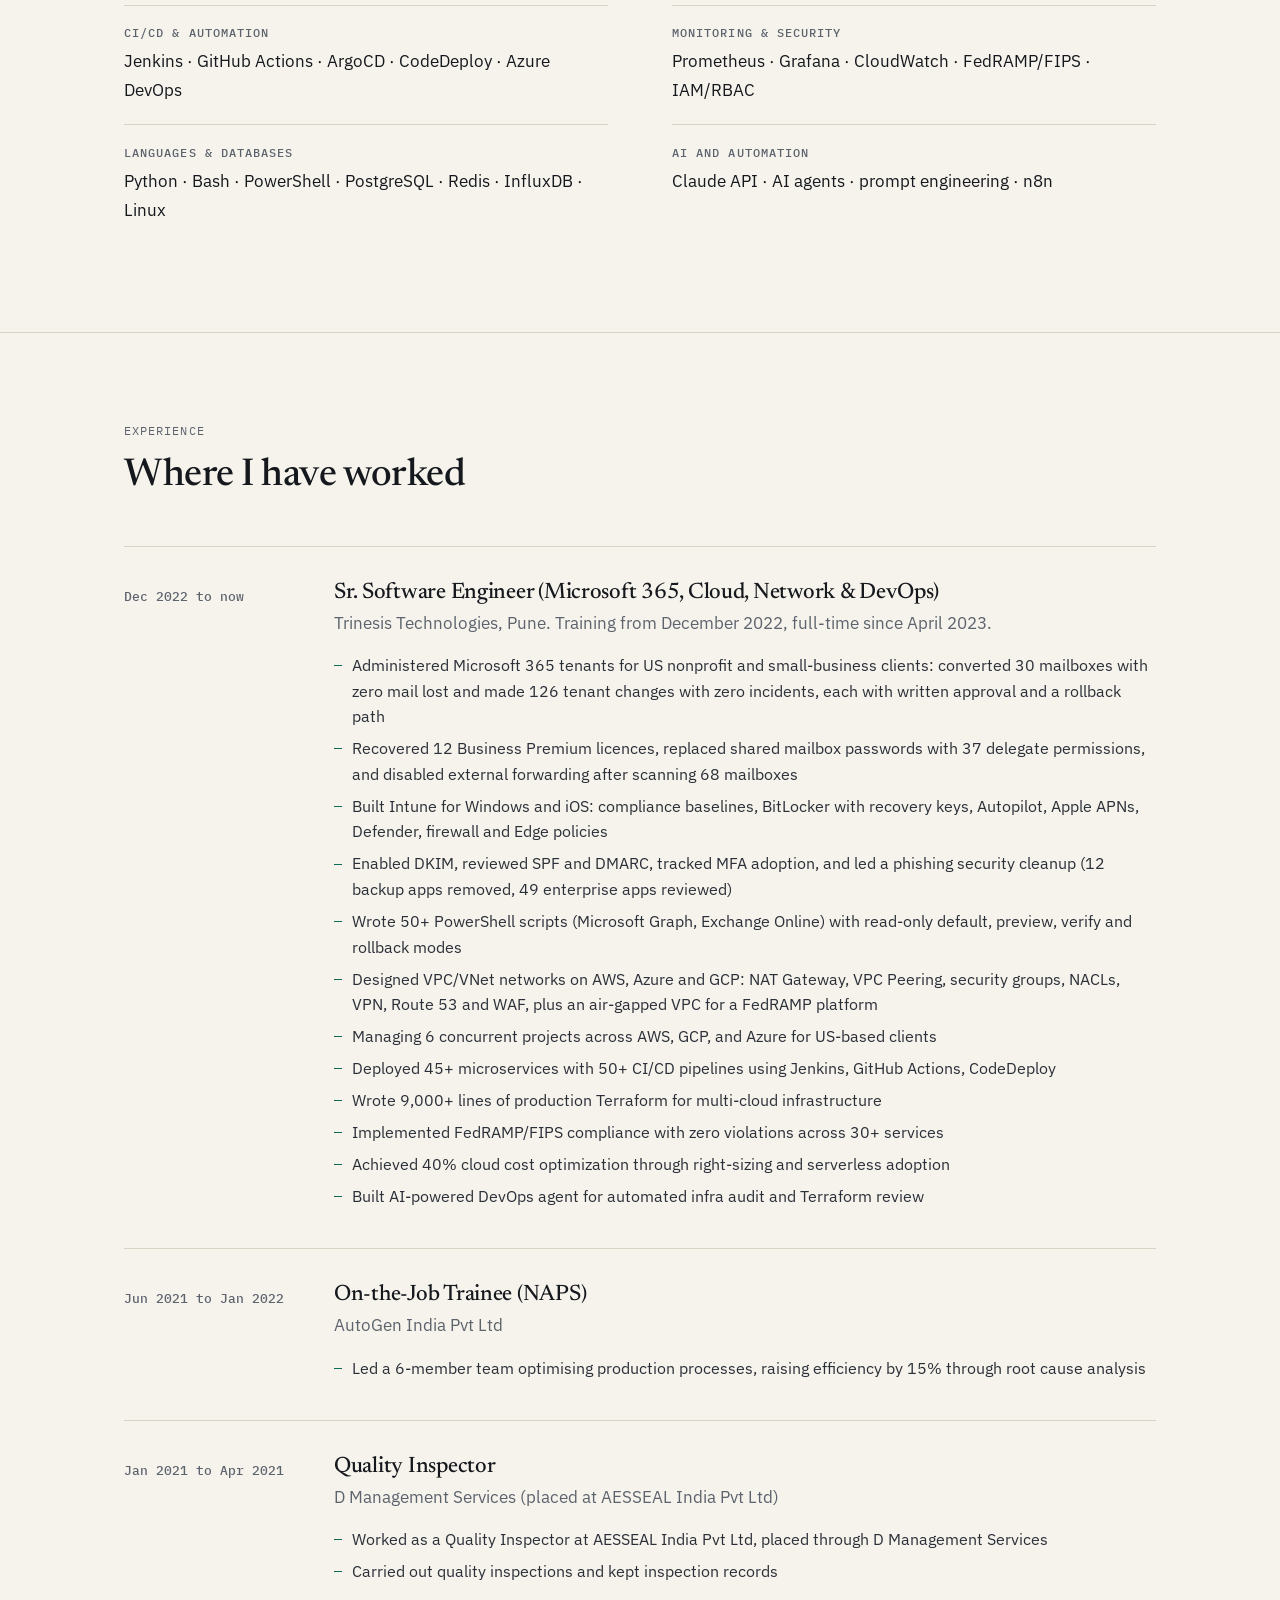
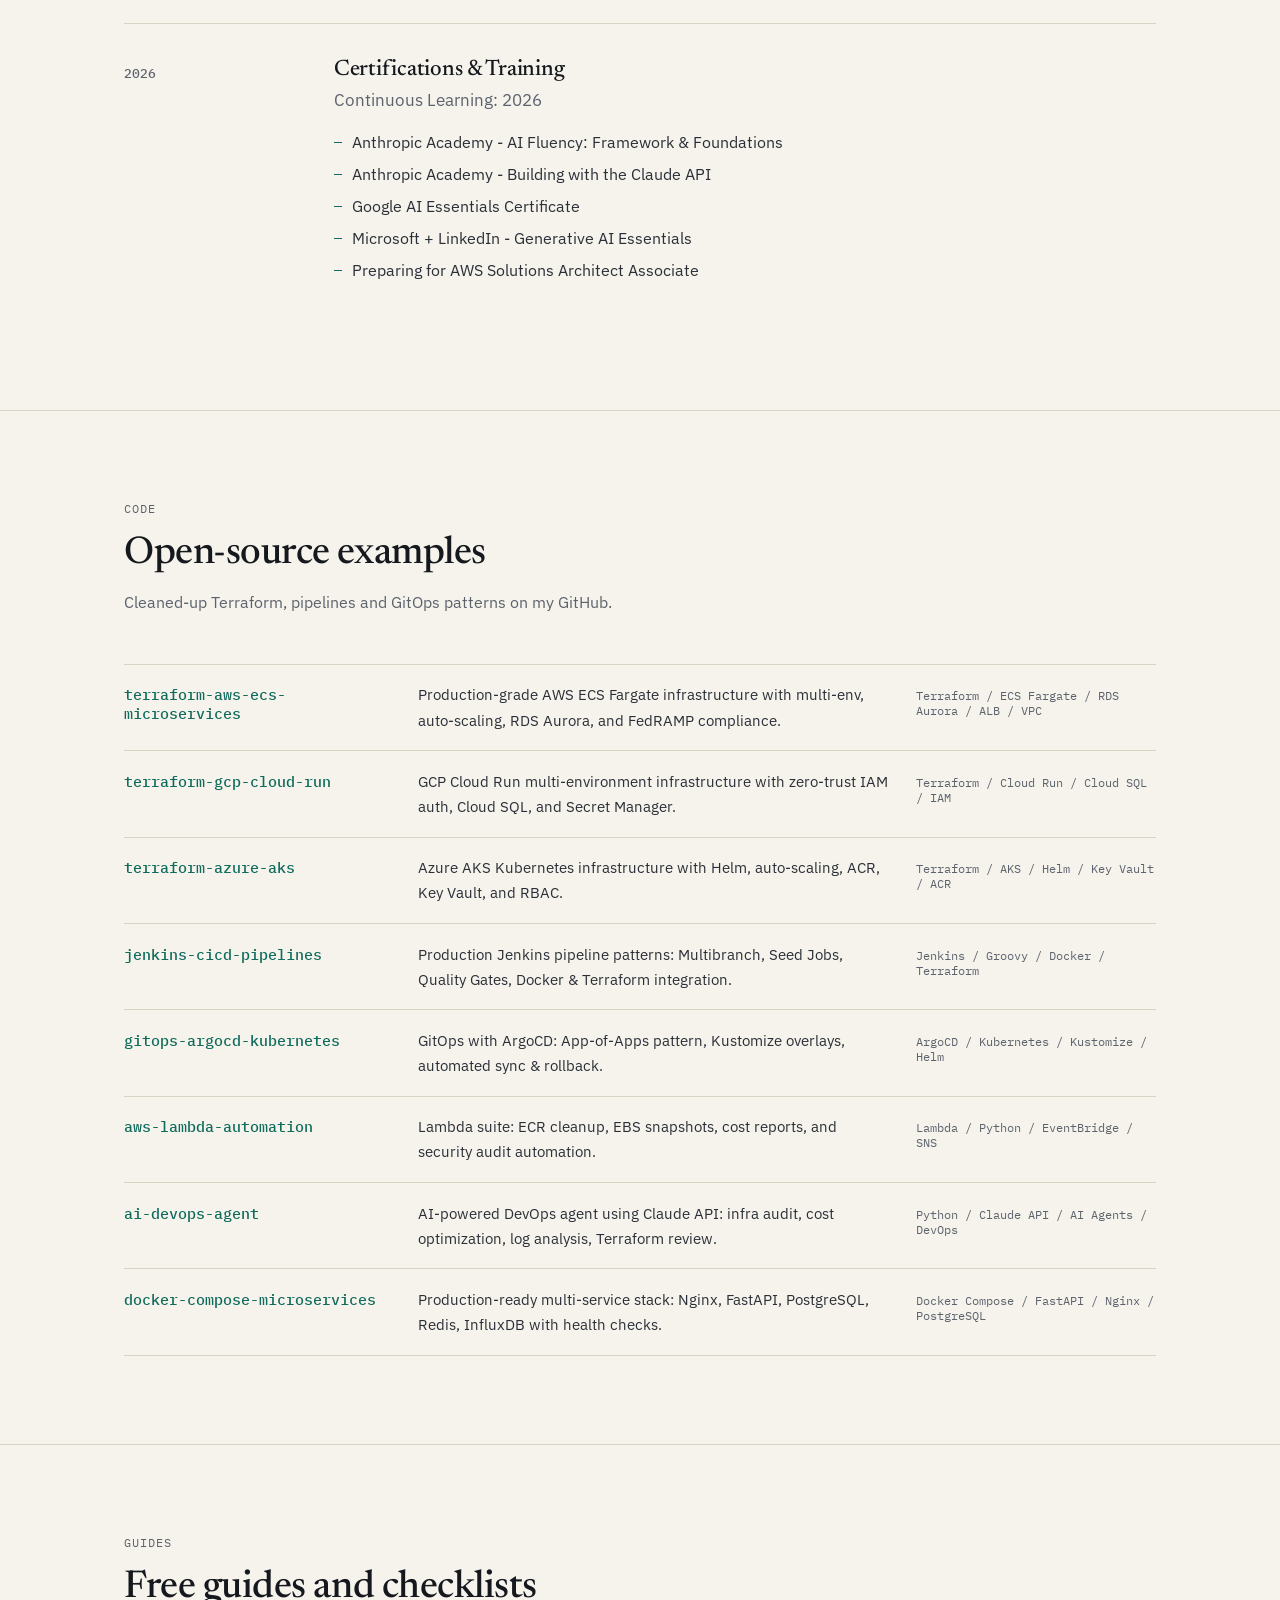
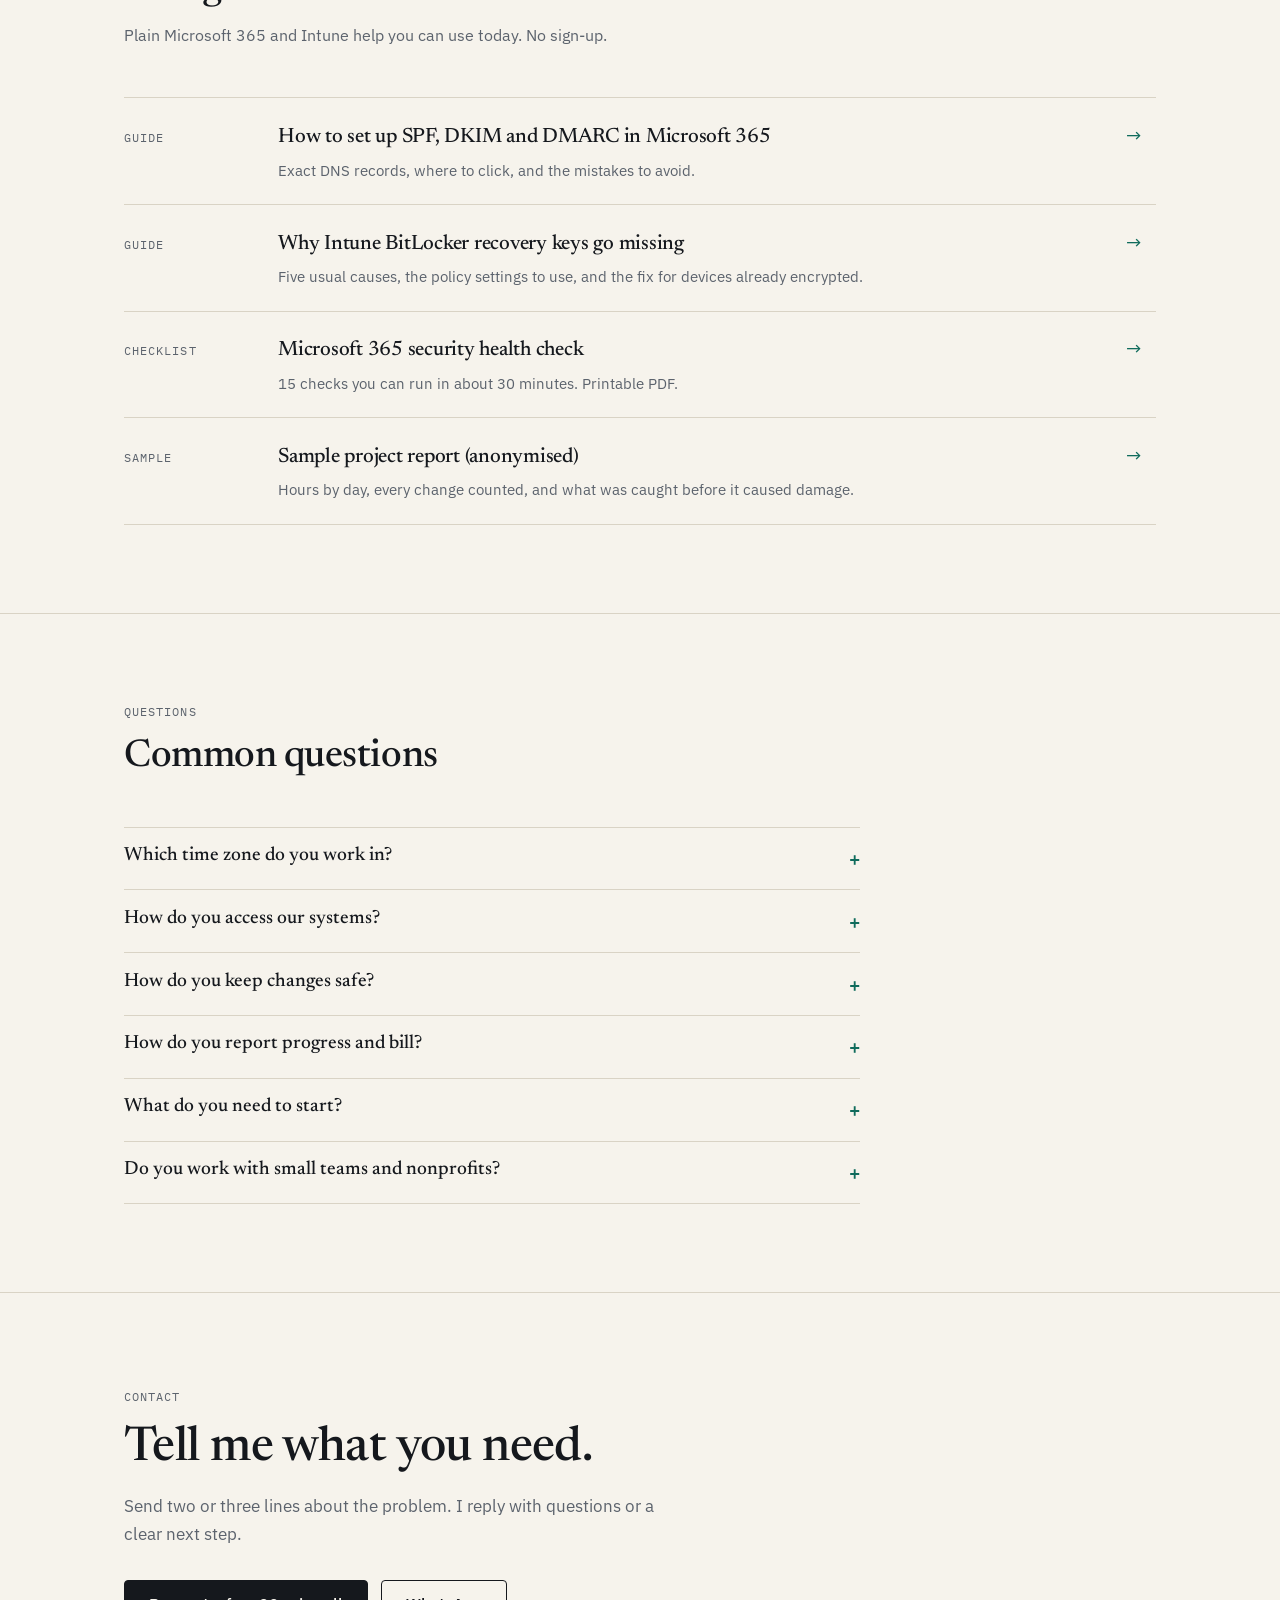
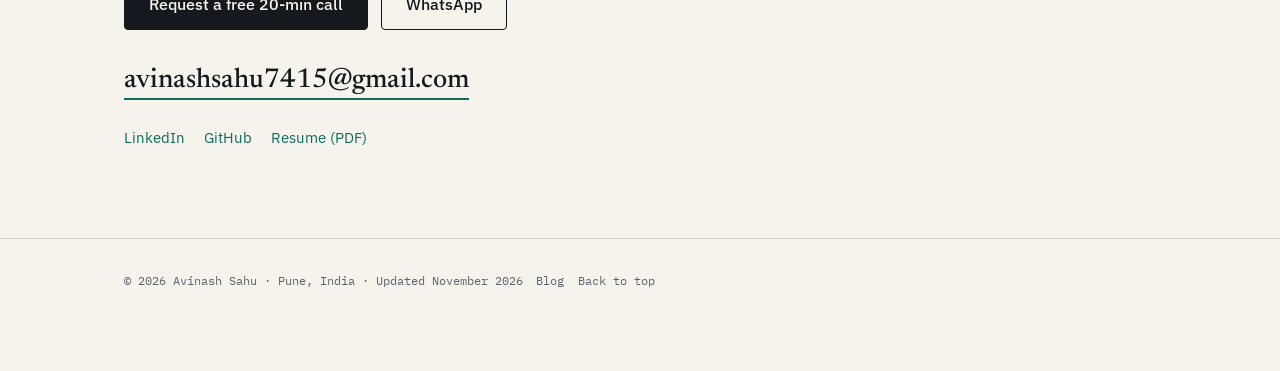
==== commit 22f76087: "Redesign in an editorial style (paper, ink, serif headlines, one accent) - Replace the neon navy the" ====
--- a/index.html
+++ b/index.html
@@ -1,809 +1,279 @@
 <!DOCTYPE html>
-<html lang="en" data-theme="dark">
+<html lang="en" data-theme="light">
 <head>
   <meta charset="UTF-8" />
   <meta name="viewport" content="width=device-width, initial-scale=1.0" />
-  <meta name="description" content="Remote Microsoft 365, Intune, cloud and network engineer for US teams. Exchange Online, Entra ID, email security, AWS, Azure and GCP networking, Terraform and CI/CD. Every change approved in writing and reversible.">
   <title>Avinash Sahu | Microsoft 365, Cloud & Network Engineer for Hire</title>
+  <meta name="description" content="Remote Microsoft 365, Intune, cloud and network engineer for small US teams and nonprofits. Exchange Online, Entra ID, email security, AWS, Azure and GCP networking. Every change approved in writing and reversible." />
   <link rel="canonical" href="https://1998avinashsahu.github.io/portfolio/" />
-  <meta name="theme-color" content="#0a1424" />
+  <meta name="theme-color" content="#f6f3ec" />
   <meta name="author" content="Avinash Sahu" />
   <meta property="og:type" content="website" />
   <meta property="og:site_name" content="Avinash Sahu" />
   <meta property="og:title" content="Avinash Sahu | Microsoft 365, Cloud & Network Engineer for Hire" />
-  <meta property="og:description" content="Remote Microsoft 365, Intune, cloud and network engineer for US teams. Exchange Online, Entra ID, email security, AWS, Azure and GCP networking, Terraform and CI/CD. Every change approved in writing and reversible." />
+  <meta property="og:description" content="Remote Microsoft 365, Intune, cloud and network engineer for small US teams and nonprofits. Exchange Online, Entra ID, email security, AWS, Azure and GCP networking. Every change approved in writing and reversible." />
   <meta property="og:url" content="https://1998avinashsahu.github.io/portfolio/" />
   <meta property="og:image" content="https://1998avinashsahu.github.io/portfolio/assets/og-image.jpg" />
   <meta property="og:image:width" content="1200" />
   <meta property="og:image:height" content="630" />
   <meta name="twitter:card" content="summary_large_image" />
   <meta name="twitter:title" content="Avinash Sahu | Microsoft 365, Cloud & Network Engineer for Hire" />
-  <meta name="twitter:description" content="Remote Microsoft 365, Intune, cloud and network engineer for US teams. Exchange Online, Entra ID, email security, AWS, Azure and GCP networking, Terraform and CI/CD. Every change approved in writing and reversible." />
+  <meta name="twitter:description" content="Remote Microsoft 365, Intune, cloud and network engineer for small US teams and nonprofits. Exchange Online, Entra ID, email security, AWS, Azure and GCP networking. Every change approved in writing and reversible." />
   <meta name="twitter:image" content="https://1998avinashsahu.github.io/portfolio/assets/og-image.jpg" />
-  <link rel="icon" href="data:image/svg+xml,%3Csvg xmlns='http://www.w3.org/2000/svg' viewBox='0 0 64 64'%3E%3Crect width='64' height='64' rx='14' fill='%232563eb'/%3E%3Ctext x='32' y='43' font-size='30' font-family='Arial' font-weight='700' text-anchor='middle' fill='white'%3EAS%3C/text%3E%3C/svg%3E" />
+  <link rel="icon" href="data:image/svg+xml,%3Csvg xmlns='http://www.w3.org/2000/svg' viewBox='0 0 64 64'%3E%3Crect width='64' height='64' rx='8' fill='%2315181d'/%3E%3Ctext x='32' y='42' font-size='30' font-family='Georgia,serif' font-weight='700' text-anchor='middle' fill='%23f6f3ec'%3EAS%3C/text%3E%3C/svg%3E" />
+  <script>try{var t=localStorage.getItem('theme');if(t)document.documentElement.setAttribute('data-theme',t)}catch(e){}</script>
+  <link rel="preconnect" href="https://fonts.googleapis.com" /><link rel="preconnect" href="https://fonts.gstatic.com" crossorigin /><link href="https://fonts.googleapis.com/css2?family=IBM+Plex+Mono:wght@400;500&family=IBM+Plex+Sans:wght@400;500;600&family=Newsreader:ital,opsz,wght@0,6..72,400;0,6..72,500;0,6..72,600;1,6..72,400&display=swap" rel="stylesheet" />
+  <link rel="stylesheet" href="style.css" />
   <script type="application/ld+json">{"@context": "https://schema.org", "@type": "Person", "name": "Avinash Sahu", "jobTitle": "Microsoft 365, Cloud and Network Engineer", "url": "https://1998avinashsahu.github.io/portfolio/", "image": "https://1998avinashsahu.github.io/portfolio/assets/avinash.jpg", "email": "mailto:avinashsahu7415@gmail.com", "address": {"@type": "PostalAddress", "addressLocality": "Pune", "addressCountry": "IN"}, "sameAs": ["https://www.linkedin.com/in/avinash-sahu-0ba434181/", "https://github.com/1998avinashsahu"], "knowsAbout": ["Microsoft 365", "Exchange Online", "Microsoft Entra ID", "Microsoft Intune", "Email security", "AWS", "Azure", "Google Cloud", "Cloud networking", "Terraform", "CI/CD", "PowerShell", "FedRAMP"]}</script>
-  <link rel="preconnect" href="https://fonts.googleapis.com" />
-  <link href="https://fonts.googleapis.com/css2?family=Inter:wght@300;400;500;600;700;800;900&display=swap" rel="stylesheet" />
-  <link rel="stylesheet" href="https://cdnjs.cloudflare.com/ajax/libs/font-awesome/6.5.1/css/all.min.css" />
-  <link rel="stylesheet" href="style.css" />
-  <style>
-    /* INLINE OVERRIDES — ensures card rendering on GitHub Pages */
-    .article-grid{display:grid!important;grid-template-columns:repeat(3,1fr)!important;gap:1.8rem!important}
-    .article-card{display:flex!important;flex-direction:column!important;background:var(--card)!important;border:1px solid var(--border)!important;border-radius:18px!important;overflow:hidden!important;text-decoration:none!important;color:inherit!important;transition:all .4s cubic-bezier(.25,.8,.25,1)!important}
-    .article-card:hover{transform:translateY(-8px)!important;border-color:var(--accent)!important;box-shadow:0 20px 50px rgba(0,0,0,.3)!important}
-    .article-cover{height:160px!important;min-height:160px!important;display:flex!important;align-items:center!important;justify-content:center!important;width:100%!important}
-    .article-cover-icon{font-size:3.5rem!important;color:rgba(255,255,255,.25)!important}
-    .article-body{padding:1.4rem 1.5rem 1.2rem!important;display:flex!important;flex-direction:column!important;flex:1!important}
-    .article-meta{display:flex!important;align-items:center!important;justify-content:space-between!important;margin-bottom:.8rem!important}
-    .article-badge{display:inline-flex!important;align-items:center!important;gap:.35rem!important;font-size:.7rem!important;font-weight:600!important;color:var(--accent)!important;background:var(--tag-bg)!important;padding:.25rem .7rem!important;border-radius:6px!important}
-    .article-date{font-size:.68rem!important;color:var(--text3)!important}
-    .article-title{font-size:1.05rem!important;font-weight:700!important;line-height:1.4!important;margin-bottom:.7rem!important;color:var(--text)!important}
-    .article-excerpt{font-size:.82rem!important;color:var(--text2)!important;line-height:1.6!important;margin-bottom:1rem!important;flex:1!important}
-    .article-tags{display:flex!important;flex-wrap:wrap!important;gap:.35rem!important;margin-bottom:1.2rem!important}
-    .article-tags span{font-size:.62rem!important;padding:.15rem .5rem!important;background:rgba(0,119,181,.08)!important;color:#0077B5!important;border-radius:4px!important;font-weight:500!important}
-    .article-footer{display:flex!important;align-items:center!important;justify-content:space-between!important;padding-top:.8rem!important;border-top:1px solid var(--border)!important}
-    .article-author{display:flex!important;align-items:center!important;gap:.5rem!important;font-size:.78rem!important;color:var(--text2)!important}
-    .article-author-avatar{width:28px!important;height:28px!important;border-radius:50%!important;background:#0077B5!important;display:flex!important;align-items:center!important;justify-content:center!important;color:#fff!important;font-size:.7rem!important}
-    .article-read{font-size:.78rem!important;font-weight:600!important;color:var(--accent)!important;display:flex!important;align-items:center!important;gap:.35rem!important}
-    .chatbot-fab{position:fixed!important;bottom:2rem!important;right:2rem!important;z-index:9998!important;width:62px!important;height:62px!important;border-radius:50%!important;background:linear-gradient(135deg,var(--btn1),var(--btn2))!important;color:#fff!important;border:none!important;cursor:pointer!important;display:flex!important;align-items:center!important;justify-content:center!important;font-size:1.6rem!important;box-shadow:0 6px 25px rgba(37,99,235,.45)!important}
-    .chatbot-window{position:fixed!important;bottom:7rem!important;right:2rem!important;z-index:9999!important;width:380px!important;height:500px!important;border-radius:20px!important;background:var(--card)!important;border:1px solid var(--border)!important;box-shadow:0 25px 60px rgba(0,0,0,.35)!important;overflow:hidden!important;display:flex!important;flex-direction:column!important;visibility:hidden!important;opacity:0!important;transform:translateY(20px) scale(.95)!important;transition:visibility .3s,opacity .3s ease,transform .3s ease!important}
-    .chatbot-window.open{visibility:visible!important;opacity:1!important;transform:translateY(0) scale(1)!important}
-    @media(max-width:768px){.article-grid{grid-template-columns:1fr!important}.chatbot-window{width:calc(100vw - 1.5rem)!important;right:.75rem!important;bottom:5rem!important;height:70vh!important;max-height:480px!important}.chatbot-fab{bottom:1rem!important;right:1rem!important;width:54px!important;height:54px!important;font-size:1.3rem!important}}
-  </style>
 </head>
 <body>
-  <a class="skip-link" href="#services">Skip to content</a>
+  <a class="skip-link" href="#main">Skip to content</a>
   <div class="scroll-progress" id="scrollProgress" aria-hidden="true"></div>
 
-  <!-- ===== NAVBAR ===== -->
-  <nav class="nav" id="navbar">
-    <div class="nav-inner">
-      <a href="#hero" class="nav-logo">Avinash Sahu<span class="dot">.</span></a>
-      <ul class="nav-menu" id="navMenu">
-        <li><a href="#services" class="nav-link">Services</a></li>
-        <li><a href="#case-studies" class="nav-link">Case Studies</a></li>
-        <li><a href="#about" class="nav-link">About</a></li>
-        <li><a href="#skills" class="nav-link">Skills</a></li>
-        <li><a href="#experience" class="nav-link">Experience</a></li>
-        <li><a href="blog/" class="nav-link">Blog</a></li>
-        <li><a href="#faq" class="nav-link">FAQ</a></li>
-        <li>
-          <a href="#contact" class="btn btn-sm btn-primary">
-            <i class="fas fa-paper-plane"></i> Hire Me
-          </a>
-        </li>
-        <li>
-          <a href="assets/Avinash_Sahu_Resume.pdf" target="_blank" class="btn btn-sm btn-outline">
-            <i class="fas fa-download"></i> Resume
-          </a>
-        </li>
-      </ul>
+  <header class="nav" id="navbar">
+    <div class="wrap nav-inner">
+      <a class="nav-logo" href="#top">Avinash Sahu</a>
+      <nav class="nav-menu" id="navMenu" aria-label="Main">
+        <a href="#services" class="nav-link">Services</a>
+        <a href="#work" class="nav-link">Work</a>
+        <a href="#process" class="nav-link">How I work</a>
+        <a href="#about" class="nav-link">About</a>
+        <a href="#experience" class="nav-link">Experience</a>
+        <a href="#guides" class="nav-link">Guides</a>
+        <a href="#faq" class="nav-link">FAQ</a>
+      </nav>
       <div class="nav-right">
-        <button class="theme-toggle" id="themeToggle" aria-label="Toggle theme">
-          <i class="fas fa-sun icon-sun"></i>
-          <i class="fas fa-moon icon-moon"></i>
-        </button>
-        <button class="hamburger" id="hamburger" aria-label="Toggle menu">
-          <span></span><span></span><span></span>
-        </button>
-      </div>
-    </div>
-  </nav>
-
-  <!-- ===== HERO ===== -->
-  <section class="hero" id="hero">
-    <div class="hero-bg-glow"></div>
-    <div class="container">
+        <a data-book href="#" class="btn btn-sm"><span class="book-label">Request a free call</span></a>
+        <button class="theme-btn" id="themeToggle" aria-label="Switch between light and dark"><span class="t-to-dark">Dark</span><span class="t-to-light">Light</span></button>
+        <button class="hamburger" id="hamburger" aria-label="Open menu"><span></span><span></span><span></span></button>
+      </div>
+    </div>
+  </header>
+
+  <main id="main">
+  <section class="hero" id="top">
+    <div class="wrap">
       <div class="hero-grid">
-        <div class="hero-content">
-          <div class="hero-badge"><span class="pulse-dot"></span> Available for new projects</div>
-          <h1>I Secure &amp; Run Your <span class="gradient-text">Microsoft 365, Cloud &amp; Network.</span></h1>
-          <p class="hero-desc">I help small US teams and nonprofits run Microsoft 365 and Intune securely, and I build the AWS, Azure and GCP networks behind bigger platforms. 3+ years of experience. Every change is approved in writing, logged and reversible.</p>
-          <div class="hero-btns">
-            <a data-book href="#" class="btn btn-primary"><i class="fas fa-calendar-check"></i> <span class="book-label">Request a free 20-min call</span></a>
-            <a data-wa href="#" class="btn btn-outline"><i class="fab fa-whatsapp"></i> WhatsApp</a>
-            <a href="#case-studies" class="btn btn-outline"><i class="fas fa-chart-line"></i> See Results</a>
+        <div>
+          <div class="kicker label"><span class="avail"><span class="dot"></span> Available for new projects</span><span>Pune, India &middot; works US Central mornings</span></div>
+          <h1>Microsoft 365, cloud and network engineer for small US teams.</h1>
+          <p class="lead">I set up and fix Microsoft 365, Intune and email security for small teams and nonprofits, and I build the AWS, Azure and GCP networks behind bigger platforms. I get your approval in writing before every change, and I keep a way to undo it.</p>
+          <div class="hero-cta">
+            <a data-book href="#" class="btn btn-primary btn-lg"><span class="book-label">Request a free 20-min call</span></a>
+            <a data-wa href="#" class="arrow-link">WhatsApp</a>
+            <a href="#work" class="arrow-link">See recent work &darr;</a>
           </div>
-          <ul class="trust-row">
-            <li><i class="fas fa-clock"></i> US time-zone overlap</li>
-            <li><i class="fas fa-file-signature"></i> Written approval for every change</li>
-            <li><i class="fas fa-rotate-left"></i> Rollback plan included</li>
-          </ul>
-          <div class="hero-stats">
-            <div class="stat-card"><span class="stat-num" data-target="126">0</span><small>M365 Tenant Changes</small></div>
-            <div class="stat-card"><span class="stat-num" data-target="0">0</span><small>Incidents Caused</small></div>
-            <div class="stat-card"><span class="stat-num" data-target="45" data-suffix="+">0</span><small>Microservices</small></div>
-            <div class="stat-card"><span class="stat-num" data-target="40" data-suffix="%">0</span><small>Cloud Cost Cut</small></div>
-          </div>
-        </div>
-        <div class="hero-visual">
-          <div class="photo-card">
-            <img src="assets/avinash.jpg" alt="Avinash Sahu, Microsoft 365, cloud and network engineer" width="320" height="430" fetchpriority="high" />
-            <div class="float-chip fc1"><i class="fab fa-microsoft"></i> Microsoft 365</div>
-            <div class="float-chip fc2"><i class="fas fa-laptop"></i> Intune</div>
-            <div class="float-chip fc3"><i class="fab fa-aws"></i> AWS &amp; Azure</div>
-            <div class="float-chip fc4"><i class="fas fa-network-wired"></i> Networking</div>
-          </div>
-        </div>
-      </div>
-    </div>
-    <div class="scroll-indicator">
-      <span>Scroll</span>
-      <div class="scroll-line"></div>
-    </div>
-  </section>
-
-  <!-- ===== METRICS BAR ===== -->
-  <div class="metrics-bar">
-    <div class="container metrics-grid">
-      <div class="metric"><span class="stat-num" data-target="6">0</span><small>Concurrent Client Projects</small></div>
-      <div class="metric"><span class="stat-num" data-target="9000" data-suffix="+">0</span><small>Lines of Terraform</small></div>
-      <div class="metric"><span class="stat-num" data-target="45" data-suffix="+">0</span><small>Microservices Deployed</small></div>
-      <div class="metric"><span class="stat-num" data-target="50" data-suffix="+">0</span><small>CI/CD Pipelines</small></div>
-      <div class="metric"><span class="stat-num" data-target="0">0</span><small>Compliance Violations</small></div>
-    </div>
-  </div>
-
-  <div class="tech-strip" aria-label="Technologies I work with">
-    <div class="container"><p>Works with</p><ul><li><i class="fab fa-microsoft"></i> Microsoft 365</li><li><i class="fas fa-laptop"></i> Intune</li><li><i class="fab fa-aws"></i> AWS</li><li><i class="fab fa-google"></i> Google Cloud</li><li><i class="fas fa-cloud"></i> Azure</li><li><i class="fas fa-cubes"></i> Terraform</li><li><i class="fab fa-docker"></i> Docker</li><li><i class="fas fa-dharmachakra"></i> Kubernetes</li><li><i class="fab fa-jenkins"></i> Jenkins</li><li><i class="fas fa-terminal"></i> PowerShell</li><li><i class="fab fa-python"></i> Python</li></ul></div>
-  </div>
-
-  <!-- ===== SERVICES ===== -->
+        </div>
+        <figure>
+          <img src="assets/avinash.jpg" alt="Portrait of Avinash Sahu" width="330" height="440" fetchpriority="high" />
+          <figcaption>Avinash Sahu, Pune</figcaption>
+        </figure>
+      </div>
+      <div class="facts">
+        <div class="fact"><b>3+</b><span>years in cloud and DevOps for US clients</span></div>
+        <div class="fact"><b>126</b><span>Microsoft 365 changes on one project, zero incidents</span></div>
+        <div class="fact"><b>45+</b><span>microservices deployed across 6 projects</span></div>
+        <div class="fact"><b>40%</b><span>cloud cost cut on a FedRAMP platform</span></div>
+      </div>
+      <p class="worksline">Microsoft 365 &middot; Intune &middot; Entra ID &middot; Exchange Online &middot; AWS &middot; Azure &middot; GCP &middot; Terraform &middot; PowerShell</p>
+    </div>
+  </section>
+
   <section class="section" id="services">
-    <div class="container">
-      <div class="section-header">
-        <span class="section-badge">What I Do for Clients</span>
-        <h2 class="section-title">Services <span class="gradient-text">I Offer</span></h2>
-        <p class="section-sub">Four areas where I take the work from problem to documented result</p>
-      </div>
-      <div class="service-grid">
-        <article class="service-card reveal">
-          <div class="service-icon"><i class="fab fa-microsoft"></i></div>
-          <h3>Microsoft 365 Administration & Security</h3>
-          <p class="service-fit">For teams with a messy tenant, lapsed licences, shared passwords or a recent phishing scare.</p>
-          <ul>
-              <li>Mailbox conversion, delegation and licence clean-up</li>
-              <li>MFA, admin roles and break-glass accounts</li>
-              <li>SPF, DKIM, DMARC and forwarding control</li>
-              <li>Security review and incident clean-up</li>
-          </ul>
-          <p class="service-out"><strong>You get:</strong> A written findings report, every change logged with a rollback path, and a tenant you can run yourself.</p>
-          <a href="#contact" class="service-link">Discuss this <i class="fas fa-arrow-right"></i></a>
-        </article>
-        <article class="service-card reveal">
-          <div class="service-icon"><i class="fas fa-laptop"></i></div>
-          <h3>Intune & Endpoint Management</h3>
-          <p class="service-fit">For small teams that need laptops and phones managed, encrypted and compliant.</p>
-          <ul>
-              <li>Windows and iOS enrolment (Autopilot, Apple push certificate)</li>
-              <li>Compliance baselines, BitLocker and Defender policies</li>
-              <li>App, update and firewall rules</li>
-              <li>Staff how-to guides and live support calls</li>
-          </ul>
-          <p class="service-out"><strong>You get:</strong> Managed, encrypted devices and policies that are documented, so the next person can take over.</p>
-          <a href="#contact" class="service-link">Discuss this <i class="fas fa-arrow-right"></i></a>
-        </article>
-        <article class="service-card reveal">
-          <div class="service-icon"><i class="fas fa-network-wired"></i></div>
-          <h3>Cloud & Network Engineering</h3>
-          <p class="service-fit">For teams building or fixing AWS, Azure or GCP networks.</p>
-          <ul>
-              <li>VPC/VNet design, subnets, NAT and peering</li>
-              <li>Site-to-site and cloud-to-on-premise VPN</li>
-              <li>Security groups, NACLs, WAF, DNS and TLS</li>
-              <li>Network documentation and diagrams</li>
-          </ul>
-          <p class="service-out"><strong>You get:</strong> A secure, documented network built as code with Terraform, not clicked together by hand.</p>
-          <a href="#contact" class="service-link">Discuss this <i class="fas fa-arrow-right"></i></a>
-        </article>
-        <article class="service-card reveal">
-          <div class="service-icon"><i class="fas fa-gears"></i></div>
-          <h3>DevOps, CI/CD & Automation</h3>
-          <p class="service-fit">For teams that deploy by hand or want faster, safer releases.</p>
-          <ul>
-              <li>Terraform infrastructure as code</li>
-              <li>Jenkins, GitHub Actions, Azure DevOps and CodeDeploy pipelines</li>
-              <li>Docker, Kubernetes and monitoring (Prometheus, Grafana)</li>
-              <li>PowerShell and Python automation</li>
-          </ul>
-          <p class="service-out"><strong>You get:</strong> Repeatable releases. On my projects pipelines run above 98% deploy success.</p>
-          <a href="#contact" class="service-link">Discuss this <i class="fas fa-arrow-right"></i></a>
-        </article>
-      </div>
-    </div>
-  </section>
-
-  <!-- ===== CASE STUDIES ===== -->
-  <section class="section section-alt" id="case-studies">
-    <div class="container">
-      <div class="section-header">
-        <span class="section-badge">Proof of Work</span>
-        <h2 class="section-title">Case <span class="gradient-text">Studies</span></h2>
-        <p class="section-sub">Real projects and real numbers. Client names are kept private.</p>
-      </div>
-      <div class="case-grid">
-        <article class="case-card reveal">
-          <div class="case-tag">Microsoft 365 | US nonprofit</div>
-          <h3>Rescuing a neglected Microsoft 365 tenant</h3>
-          <p class="case-line"><strong>Problem</strong>Every paid subscription had lapsed and nobody noticed for ten weeks. Staff shared mailbox passwords, only 9 of 55 users had MFA registered, and there was no break-glass admin.</p>
-          <p class="case-line"><strong>What I did</strong>Audited the tenant read-only first. Then converted 30 mailboxes, set up delegate access, recovered licences, disabled external forwarding and added a break-glass account. Each change had written approval, evidence and a rollback path.</p>
-          <div class="case-results"><div><b>126</b><span>tenant changes</span></div><div><b>0</b><span>incidents</span></div><div><b>0</b><span>mail lost</span></div><div><b>12</b><span>licences recovered</span></div></div>
-        </article>
-        <article class="case-card reveal">
-          <div class="case-tag">Intune | US nonprofit</div>
-          <h3>Managing a small team's devices from scratch</h3>
-          <p class="case-line"><strong>Problem</strong>6 Windows laptops and an iPad had no device management and no encryption.</p>
-          <p class="case-line"><strong>What I did</strong>Built compliance baselines, BitLocker with recovery keys stored in the tenant, Autopilot profiles, iOS policies and the Apple push certificate. Fixed stubborn devices live on calls with staff.</p>
-          <div class="case-results"><div><b>7</b><span>devices enrolled</span></div><div><b>2</b><span>platforms</span></div></div>
-        </article>
-        <article class="case-card reveal">
-          <div class="case-tag">Security | US small business</div>
-          <h3>Cleaning up after a suspected phishing case</h3>
-          <p class="case-line"><strong>Problem</strong>Old third-party backup apps and mail connectors still had access to mailboxes, and several admins had more access than they needed.</p>
-          <p class="case-line"><strong>What I did</strong>Removed 12 backup apps and a mail connector, blocked sign-in on 5 shared mailboxes, removed Global Admin from 2 users, reviewed 49 enterprise apps with the owner and searched 371 mailbox audit records. Confirmed the public portal only exposes read-only articles.</p>
-          <div class="case-results"><div><b>12</b><span>apps removed</span></div><div><b>49</b><span>apps reviewed</span></div><div><b>371</b><span>audit records checked</span></div></div>
-        </article>
-        <article class="case-card reveal">
-          <div class="case-tag">AWS | US federal platform</div>
-          <h3>FedRAMP-aligned AWS platform</h3>
-          <p class="case-line"><strong>Problem</strong>A federal records platform needed FedRAMP-aligned AWS infrastructure and a safe way to ship 30+ services.</p>
-          <p class="case-line"><strong>What I did</strong>Wrote 9,000+ lines of Terraform, ran ECS Fargate microservices, built 28+ Jenkins pipelines with 5-stage quality gates, FIPS 140-3 encryption, Cognito OIDC, an air-gapped VPC and the FedRAMP gap analysis.</p>
-          <div class="case-results"><div><b>40%</b><span>cost cut</span></div><div><b>>98%</b><span>deploy success</span></div><div><b>0</b><span>compliance violations</span></div></div>
-        </article>
-        <article class="case-card reveal">
-          <div class="case-tag">GCP | US fintech</div>
-          <h3>Five environments and a zero-downtime database upgrade</h3>
-          <p class="case-line"><strong>Problem</strong>An auction platform needed Dev, QA, UAT, Staging and Prod across two regions, and a PostgreSQL upgrade without downtime.</p>
-          <p class="case-line"><strong>What I did</strong>Built every environment with Terraform, set up Cloud Run auto-scaling and zero-trust IAM, upgraded PostgreSQL 13 to 17 with no downtime, and added pglogical offline failover.</p>
-          <div class="case-results"><div><b>5</b><span>environments</span></div><div><b>0</b><span>downtime upgrade</span></div><div><b>30%</b><span>cloud cost cut</span></div></div>
-        </article>
-        <article class="case-card reveal">
-          <div class="case-tag">Performance | US media platform</div>
-          <h3>Faster releases and a faster platform</h3>
-          <p class="case-line"><strong>Problem</strong>A multi-client media platform was slow and releases were manual.</p>
-          <p class="case-line"><strong>What I did</strong>Built GitLab, Jenkins and CodeDeploy pipelines for multi-client releases, tuned Docker, Nginx and uWSGI, and added Prometheus and Grafana dashboards with automated client reports.</p>
-          <div class="case-results"><div><b>45%</b><span>performance gain</span></div><div><b>25%</b><span>lower latency</span></div></div>
-        </article>
-      </div>
-    </div>
-  </section>
-
-  <!-- ===== TESTIMONIALS (hidden until real quotes are added in site.js) ===== -->
+    <div class="wrap">
+      <div class="sec-head"><span class="label">Services</span><h2>What I can do for you</h2><p>Four areas. Each one ends with something you keep: a report, a change log, a documented setup.</p></div>
+      <div class="svc-grid">
+        <article class="svc">
+          <span class="label">01</span>
+          <h3>Microsoft 365 Administration &amp; Security</h3>
+          <p class="fit">For teams with a messy tenant, lapsed licences, shared passwords or a recent phishing scare.</p>
+          <ul><li>Mailbox conversion, delegation and licence clean-up</li><li>MFA, admin roles and break-glass accounts</li><li>SPF, DKIM, DMARC and forwarding control</li><li>Security review and incident clean-up</li></ul>
+          <p class="out"><b>You get</b>A written findings report, every change logged with a rollback path, and a tenant you can run yourself.</p>
+        </article>
+        <article class="svc">
+          <span class="label">02</span>
+          <h3>Intune &amp; Endpoint Management</h3>
+          <p class="fit">For small teams that need laptops and phones managed, encrypted and compliant.</p>
+          <ul><li>Windows and iOS enrolment (Autopilot, Apple push certificate)</li><li>Compliance baselines, BitLocker and Defender policies</li><li>App, update and firewall rules</li><li>Staff how-to guides and live support calls</li></ul>
+          <p class="out"><b>You get</b>Managed, encrypted devices and policies that are documented, so the next person can take over.</p>
+        </article>
+        <article class="svc">
+          <span class="label">03</span>
+          <h3>Cloud &amp; Network Engineering</h3>
+          <p class="fit">For teams building or fixing AWS, Azure or GCP networks.</p>
+          <ul><li>VPC/VNet design, subnets, NAT and peering</li><li>Site-to-site and cloud-to-on-premise VPN</li><li>Security groups, NACLs, WAF, DNS and TLS</li><li>Network documentation and diagrams</li></ul>
+          <p class="out"><b>You get</b>A secure, documented network built as code with Terraform, not clicked together by hand.</p>
+        </article>
+        <article class="svc">
+          <span class="label">04</span>
+          <h3>DevOps, CI/CD &amp; Automation</h3>
+          <p class="fit">For teams that deploy by hand or want faster, safer releases.</p>
+          <ul><li>Terraform infrastructure as code</li><li>Jenkins, GitHub Actions, Azure DevOps and CodeDeploy pipelines</li><li>Docker, Kubernetes and monitoring (Prometheus, Grafana)</li><li>PowerShell and Python automation</li></ul>
+          <p class="out"><b>You get</b>Repeatable releases. On my projects pipelines run above 98% deploy success.</p>
+        </article>
+      </div>
+    </div>
+  </section>
+
+  <section class="section" id="work">
+    <div class="wrap">
+      <div class="sec-head"><span class="label">Recent work</span><h2>Real projects, real numbers</h2><p>Client names are private, so I describe the type of client instead.</p></div>
+
+      <article class="case">
+        <div><span class="label">Microsoft 365 / US nonprofit</span><h3>Rescuing a neglected Microsoft 365 tenant</h3></div>
+        <div class="col-text">
+          <p><span class="label">Problem</span>Every paid subscription had lapsed and nobody noticed for ten weeks. Staff shared mailbox passwords, only 9 of 55 users had MFA registered, and there was no break-glass admin.</p>
+          <p><span class="label">What I did</span>Audited the tenant read-only first. Then converted 30 mailboxes, set up delegate access, recovered licences, disabled external forwarding and added a break-glass account. Each change had written approval, evidence and a rollback path.</p>
+        </div>
+        <div class="results"><div><b>126</b><span>tenant changes</span></div><div><b>0</b><span>incidents</span></div><div><b>0</b><span>mail lost</span></div><div><b>12</b><span>licences recovered</span></div></div>
+      </article>
+      <article class="case">
+        <div><span class="label">Intune / US nonprofit</span><h3>Managing a small team's devices from scratch</h3></div>
+        <div class="col-text">
+          <p><span class="label">Problem</span>6 Windows laptops and an iPad had no device management and no encryption.</p>
+          <p><span class="label">What I did</span>Built compliance baselines, BitLocker with recovery keys stored in the tenant, Autopilot profiles, iOS policies and the Apple push certificate. Fixed stubborn devices live on calls with staff.</p>
+        </div>
+        <div class="results"><div><b>7</b><span>devices enrolled</span></div><div><b>2</b><span>platforms</span></div></div>
+      </article>
+      <article class="case">
+        <div><span class="label">Security / US small business</span><h3>Cleaning up after a suspected phishing case</h3></div>
+        <div class="col-text">
+          <p><span class="label">Problem</span>Old third-party backup apps and mail connectors still had access to mailboxes, and several admins had more access than they needed.</p>
+          <p><span class="label">What I did</span>Removed 12 backup apps and a mail connector, blocked sign-in on 5 shared mailboxes, removed Global Admin from 2 users, reviewed 49 enterprise apps with the owner and searched 371 mailbox audit records. Confirmed the public portal only exposes read-only articles.</p>
+        </div>
+        <div class="results"><div><b>12</b><span>apps removed</span></div><div><b>49</b><span>apps reviewed</span></div><div><b>371</b><span>audit records checked</span></div></div>
+      </article>
+      <article class="case">
+        <div><span class="label">AWS / US federal platform</span><h3>FedRAMP-aligned AWS platform</h3></div>
+        <div class="col-text">
+          <p><span class="label">Problem</span>A federal records platform needed FedRAMP-aligned AWS infrastructure and a safe way to ship 30+ services.</p>
+          <p><span class="label">What I did</span>Wrote 9,000+ lines of Terraform, ran ECS Fargate microservices, built 28+ Jenkins pipelines with 5-stage quality gates, FIPS 140-3 encryption, Cognito OIDC, an air-gapped VPC and the FedRAMP gap analysis.</p>
+        </div>
+        <div class="results"><div><b>40%</b><span>cost cut</span></div><div><b>&gt;98%</b><span>deploy success</span></div><div><b>0</b><span>compliance violations</span></div></div>
+      </article>
+      <article class="case">
+        <div><span class="label">GCP / US fintech</span><h3>Five environments and a zero-downtime database upgrade</h3></div>
+        <div class="col-text">
+          <p><span class="label">Problem</span>An auction platform needed Dev, QA, UAT, Staging and Prod across two regions, and a PostgreSQL upgrade without downtime.</p>
+          <p><span class="label">What I did</span>Built every environment with Terraform, set up Cloud Run auto-scaling and zero-trust IAM, upgraded PostgreSQL 13 to 17 with no downtime, and added pglogical offline failover.</p>
+        </div>
+        <div class="results"><div><b>5</b><span>environments</span></div><div><b>0</b><span>downtime upgrade</span></div><div><b>30%</b><span>cloud cost cut</span></div></div>
+      </article>
+      <article class="case">
+        <div><span class="label">Performance / US media platform</span><h3>Faster releases and a faster platform</h3></div>
+        <div class="col-text">
+          <p><span class="label">Problem</span>A multi-client media platform was slow and releases were manual.</p>
+          <p><span class="label">What I did</span>Built GitLab, Jenkins and CodeDeploy pipelines for multi-client releases, tuned Docker, Nginx and uWSGI, and added Prometheus and Grafana dashboards with automated client reports.</p>
+        </div>
+        <div class="results"><div><b>45%</b><span>performance gain</span></div><div><b>25%</b><span>lower latency</span></div></div>
+      </article>
+    </div>
+  </section>
+
   <section class="section" id="testimonials" hidden>
-    <div class="container">
-      <div class="section-header">
-        <span class="section-badge">Kind Words</span>
-        <h2 class="section-title">What Clients <span class="gradient-text">Say</span></h2>
-      </div>
+    <div class="wrap">
+      <div class="sec-head"><span class="label">Clients</span><h2>What clients say</h2></div>
       <div class="quote-grid" id="testimonialGrid"></div>
     </div>
   </section>
 
-  <!-- ===== FREE RESOURCES ===== -->
-  <section class="section" id="resources">
-    <div class="container">
-      <div class="section-header">
-        <span class="section-badge">Free Resources</span>
-        <h2 class="section-title">Guides &amp; <span class="gradient-text">Checklists</span></h2>
-        <p class="section-sub">Practical Microsoft 365 and Intune help you can use today, no sign-up needed</p>
-      </div>
-      <div class="res-strip"><a class="res-card reveal" href="blog/dkim-dmarc-microsoft-365.html"><span class="res-tag">Guide</span><i class="fas fa-envelope-circle-check res-icon"></i><h3>SPF, DKIM and DMARC in Microsoft 365</h3><p>Exact DNS records and clicks.</p><span class="res-more">Open <i class="fas fa-arrow-right"></i></span></a><a class="res-card reveal" href="blog/intune-bitlocker-recovery-keys-missing.html"><span class="res-tag">Guide</span><i class="fas fa-lock res-icon"></i><h3>Intune BitLocker keys missing</h3><p>Five causes and the fix.</p><span class="res-more">Open <i class="fas fa-arrow-right"></i></span></a><a class="res-card reveal" href="resources/m365-security-health-check.html"><span class="res-tag">Free checklist</span><i class="fas fa-list-check res-icon"></i><h3>Security health check</h3><p>15 checks, printable PDF.</p><span class="res-more">Open <i class="fas fa-arrow-right"></i></span></a><a class="res-card reveal" href="resources/sample-work-report.html"><span class="res-tag">Free sample</span><i class="fas fa-file-lines res-icon"></i><h3>Sample project report</h3><p>Hours by day, every change counted.</p><span class="res-more">Open <i class="fas fa-arrow-right"></i></span></a></div>
-      <p style="text-align:center;margin-top:1.6rem"><a class="btn btn-outline" href="blog/"><i class="fas fa-book-open"></i> All guides and resources</a></p>
-    </div>
-  </section>
-
-  <!-- ===== PROCESS ===== -->
   <section class="section" id="process">
-    <div class="container">
-      <div class="section-header">
-        <span class="section-badge">How I Work</span>
-        <h2 class="section-title">A Safe, <span class="gradient-text">Predictable Process</span></h2>
-        <p class="section-sub">You always know what I am about to change, and how to undo it</p>
-      </div>
-      <div class="step-grid">
-        <div class="step-card reveal"><span class="step-num">1</span><i class="fas fa-magnifying-glass"></i><h4>Read-only audit</h4><p>I look before I touch. I review your current setup without changing anything and send a plain-English list of findings.</p></div>
-        <div class="step-card reveal"><span class="step-num">2</span><i class="fas fa-file-signature"></i><h4>Written approval</h4><p>You approve each change in writing. Nothing happens in your systems without it.</p></div>
-        <div class="step-card reveal"><span class="step-num">3</span><i class="fas fa-shield-halved"></i><h4>Careful changes</h4><p>Dry run first, screenshot before, log after. Every change has a rollback path.</p></div>
-        <div class="step-card reveal"><span class="step-num">4</span><i class="fas fa-clipboard-check"></i><h4>Evidence & handover</h4><p>You get a change log, runbooks and short reports with what was done and the hours spent.</p></div>
-      </div>
-      <h3 class="ways-title reveal">Ways to work together</h3>
-      <div class="ways-grid">
-        <div class="way-card reveal"><i class="fas fa-stopwatch"></i><div><h4>Hourly support</h4><p>Flexible help with a short written summary of work and hours.</p></div></div>
-        <div class="way-card reveal"><i class="fas fa-box"></i><div><h4>Fixed-scope project</h4><p>Clear deliverables and a quote after the read-only audit.</p></div></div>
-        <div class="way-card reveal"><i class="fas fa-headset"></i><div><h4>Ongoing care</h4><p>Monthly security reports, user and licence changes, and support.</p></div></div>
-      </div>
-    </div>
-  </section>
-
-  <!-- ===== ABOUT ===== -->
+    <div class="wrap">
+      <div class="sec-head"><span class="label">How I work</span><h2>You always know what I am about to change</h2><p>And how to undo it.</p></div>
+      <ol class="steps"><li class="step"><span class="num">01</span><h3>Read-only audit</h3><p>I look before I touch. I review your current setup without changing anything and send a plain-English list of findings.</p></li><li class="step"><span class="num">02</span><h3>Written approval</h3><p>You approve each change in writing. Nothing happens in your systems without it.</p></li><li class="step"><span class="num">03</span><h3>Careful changes</h3><p>Dry run first, screenshot before, log after. Every change has a rollback path.</p></li><li class="step"><span class="num">04</span><h3>Evidence &amp; handover</h3><p>You get a change log, runbooks and short reports with what was done and the hours spent.</p></li></ol>
+      <h3 class="ways-title">Ways to work together</h3>
+      <div class="ways"><div class="way"><h3>Hourly support</h3><p>Flexible help with a short written summary of work and hours.</p></div><div class="way"><h3>Fixed-scope project</h3><p>Clear deliverables and a quote after the read-only audit.</p></div><div class="way"><h3>Ongoing care</h3><p>Monthly security reports, user and licence changes, and support.</p></div></div>
+    </div>
+  </section>
+
   <section class="section" id="about">
-    <div class="container">
-      <div class="section-header">
-        <span class="section-badge">Who I Am</span>
-        <h2 class="section-title">About <span class="gradient-text">Me</span></h2>
-      </div>
+    <div class="wrap">
+      <div class="sec-head"><span class="label">About</span><h2>A few words about me</h2></div>
       <div class="about-grid">
-        <div class="about-text reveal">
-          <p>I'm a Senior DevOps & Cloud Engineer at <strong>Trinesis Technologies</strong>, managing production infrastructure for US-based clients across <strong>AWS, GCP, and Azure</strong>.</p>
-          <p>I specialize in Infrastructure as Code with <strong>Terraform</strong> (9,000+ lines of production IaC), container orchestration with <strong>ECS Fargate, Cloud Run, and AKS</strong>, and building robust CI/CD pipelines with <strong>Jenkins, GitHub Actions, and CodeDeploy</strong>.</p>
-          <p>I also administer <strong>Microsoft 365</strong> for US clients: <strong>Exchange Online, Entra ID, Intune and Defender</strong>, licensing, <strong>SPF/DKIM/DMARC</strong> email security and security incident response, scripted in <strong>PowerShell</strong>. On the network side I design <strong>VPC/VNet, VPN, NAT, DNS and TLS</strong> across AWS, Azure and GCP.</p>
-          <p>My recent focus has been on <strong>FedRAMP/FIPS compliance</strong> for a US government client, implementing security hardening across 30+ microservices with zero compliance violations.</p>
-          <p>I'm also exploring <strong>AI + DevOps</strong> &mdash; building intelligent automation agents that can audit infrastructure, review Terraform code, and diagnose production issues using natural language.</p>
-        </div>
-        <div class="about-cards reveal">
-          <div class="highlight-card">
-            <div class="highlight-icon"><i class="fab fa-microsoft"></i></div>
-            <h4>Microsoft 365 &amp; Intune</h4>
-            <p>Exchange Online, Entra ID, devices and email security</p>
-          </div>
-          <div class="highlight-card">
-            <div class="highlight-icon"><i class="fas fa-network-wired"></i></div>
-            <h4>Cloud Networking</h4>
-            <p>VPC/VNet, VPN, NAT, DNS and TLS on AWS, Azure and GCP</p>
-          </div>
-          <div class="highlight-card">
-            <div class="highlight-icon"><i class="fas fa-shield-alt"></i></div>
-            <h4>FedRAMP Compliance</h4>
-            <p>FIPS 140-3, KMS, SSL/TLS for federal workloads</p>
-          </div>
-          <div class="highlight-card">
-            <div class="highlight-icon"><i class="fas fa-rotate-left"></i></div>
-            <h4>Careful Change Control</h4>
-            <p>Written approval, dry runs and rollback plans</p>
-          </div>
-        </div>
-      </div>
-    </div>
-  </section>
-
-  <!-- ===== SKILLS ===== -->
-  <section class="section section-alt" id="skills">
-    <div class="container">
-      <div class="section-header">
-        <span class="section-badge">Technologies</span>
-        <h2 class="section-title">Tech <span class="gradient-text">Stack</span></h2>
-        <p class="section-sub">Tools I use daily to build and manage infrastructure</p>
-      </div>
-      <div class="skills-wrap reveal">
-
-        <h3 class="skill-group-label">Microsoft 365 & Endpoint Management</h3>
-        <div class="skills-row">
-          <div class="skill-chip"><i class="fab fa-microsoft"></i> Exchange Online</div>
-          <div class="skill-chip"><i class="fas fa-user-shield"></i> Entra ID</div>
-          <div class="skill-chip"><i class="fas fa-laptop"></i> Intune</div>
-          <div class="skill-chip"><i class="fas fa-shield-alt"></i> Defender</div>
-          <div class="skill-chip"><i class="fas fa-lock"></i> BitLocker</div>
-          <div class="skill-chip"><i class="fas fa-rocket"></i> Windows Autopilot</div>
-          <div class="skill-chip"><i class="fas fa-apple-alt"></i> Apple APNs</div>
-          <div class="skill-chip"><i class="fas fa-id-card"></i> Licence Management</div>
-          <div class="skill-chip"><i class="fas fa-key"></i> MFA & Admin Roles</div>
-        </div>
-
-        <h3 class="skill-group-label">Email Security</h3>
-        <div class="skills-row">
-          <div class="skill-chip"><i class="fas fa-envelope-circle-check"></i> SPF</div>
-          <div class="skill-chip"><i class="fas fa-envelope-circle-check"></i> DKIM</div>
-          <div class="skill-chip"><i class="fas fa-envelope-circle-check"></i> DMARC</div>
-          <div class="skill-chip"><i class="fas fa-share"></i> Forwarding Control</div>
-          <div class="skill-chip"><i class="fas fa-fish"></i> Phishing Response</div>
-        </div>
-
-        <h3 class="skill-group-label">Cloud & Network Engineering</h3>
-        <div class="skills-row">
-          <div class="skill-chip"><i class="fas fa-network-wired"></i> VPC / VNet Design</div>
-          <div class="skill-chip"><i class="fas fa-route"></i> Subnets & Routing</div>
-          <div class="skill-chip"><i class="fas fa-project-diagram"></i> NAT & VPC Peering</div>
-          <div class="skill-chip"><i class="fas fa-shield-alt"></i> Security Groups & NACLs</div>
-          <div class="skill-chip"><i class="fas fa-lock"></i> Site-to-Site VPN</div>
-          <div class="skill-chip"><i class="fas fa-globe"></i> DNS & Route 53</div>
-          <div class="skill-chip"><i class="fas fa-balance-scale"></i> ALB / NLB</div>
-          <div class="skill-chip"><i class="fas fa-fire"></i> AWS WAF</div>
-          <div class="skill-chip"><i class="fas fa-lock"></i> TLS 1.2 / 1.3</div>
-          <div class="skill-chip"><i class="fas fa-search"></i> Wireshark</div>
-        </div>
-
-        <h3 class="skill-group-label">Working Knowledge (lab level)</h3>
-        <div class="skills-row">
-          <div class="skill-chip"><i class="fas fa-fire"></i> FortiGate</div>
-          <div class="skill-chip"><i class="fas fa-route"></i> OSPF / BGP</div>
-          <div class="skill-chip"><i class="fas fa-sitemap"></i> VLANs & STP</div>
-          <div class="skill-chip"><i class="fas fa-network-wired"></i> SD-WAN concepts</div>
-          <div class="skill-chip"><i class="fas fa-server"></i> Hyper-V & Robocopy</div>
-        </div>
-
-        <details class="skills-more">
-          <summary>More tools I work with</summary>
-        <h3 class="skill-group-label">Cloud Platforms</h3>
-        <div class="skills-row">
-          <div class="skill-chip"><i class="fab fa-aws"></i> AWS</div>
-          <div class="skill-chip"><i class="fab fa-google"></i> GCP</div>
-          <div class="skill-chip"><i class="fab fa-microsoft"></i> Azure</div>
-          <div class="skill-chip"><i class="fas fa-server"></i> ECS Fargate</div>
-          <div class="skill-chip"><i class="fas fa-cloud"></i> Cloud Run</div>
-          <div class="skill-chip"><i class="fas fa-dharmachakra"></i> AKS</div>
-        </div>
-
-        <h3 class="skill-group-label">Infrastructure & Containers</h3>
-        <div class="skills-row">
-          <div class="skill-chip"><i class="fas fa-cubes"></i> Terraform</div>
-          <div class="skill-chip"><i class="fab fa-docker"></i> Docker</div>
-          <div class="skill-chip"><i class="fas fa-dharmachakra"></i> Kubernetes</div>
-          <div class="skill-chip"><i class="fas fa-anchor"></i> Helm</div>
-          <div class="skill-chip"><i class="fas fa-cog"></i> Ansible</div>
-        </div>
-
-        <h3 class="skill-group-label">CI/CD & Automation</h3>
-        <div class="skills-row">
-          <div class="skill-chip"><i class="fas fa-hammer"></i> Jenkins</div>
-          <div class="skill-chip"><i class="fab fa-github"></i> GitHub Actions</div>
-          <div class="skill-chip"><i class="fas fa-code-branch"></i> ArgoCD</div>
-          <div class="skill-chip"><i class="fab fa-aws"></i> CodeDeploy</div>
-          <div class="skill-chip"><i class="fas fa-code"></i> Azure DevOps</div>
-        </div>
-
-        <h3 class="skill-group-label">Monitoring & Security</h3>
-        <div class="skills-row">
-          <div class="skill-chip"><i class="fas fa-chart-line"></i> Prometheus</div>
-          <div class="skill-chip"><i class="fas fa-chart-area"></i> Grafana</div>
-          <div class="skill-chip"><i class="fas fa-eye"></i> CloudWatch</div>
-          <div class="skill-chip"><i class="fas fa-shield-alt"></i> FedRAMP/FIPS</div>
-          <div class="skill-chip"><i class="fas fa-lock"></i> IAM/RBAC</div>
-        </div>
-
-        <h3 class="skill-group-label">Languages & Databases</h3>
-        <div class="skills-row">
-          <div class="skill-chip"><i class="fab fa-python"></i> Python</div>
-          <div class="skill-chip"><i class="fas fa-terminal"></i> Bash</div>
-          <div class="skill-chip"><i class="fas fa-terminal"></i> PowerShell</div>
-          <div class="skill-chip"><i class="fas fa-database"></i> PostgreSQL</div>
-          <div class="skill-chip"><i class="fas fa-bolt"></i> Redis</div>
-          <div class="skill-chip"><i class="fas fa-database"></i> InfluxDB</div>
-          <div class="skill-chip"><i class="fab fa-linux"></i> Linux</div>
-        </div>
-
-        <h3 class="skill-group-label">AI & Intelligent Automation</h3>
-        <div class="skills-row">
-          <div class="skill-chip"><i class="fas fa-brain"></i> Claude API</div>
-          <div class="skill-chip"><i class="fas fa-robot"></i> AI Agents</div>
-          <div class="skill-chip"><i class="fas fa-magic"></i> Prompt Engineering</div>
-          <div class="skill-chip"><i class="fas fa-project-diagram"></i> n8n Automation</div>
-          <div class="skill-chip"><i class="fas fa-graduation-cap"></i> LLM Integration</div>
-        </div>
-
-        </details>
-      </div>
-    </div>
-  </section>
-
-  <!-- ===== PROJECTS ===== -->
-  <section class="section" id="projects">
-    <div class="container">
-      <div class="section-header">
-        <span class="section-badge">Code Samples</span>
-        <h2 class="section-title">Open-Source <span class="gradient-text">Projects</span></h2>
-        <p class="section-sub">Production infrastructure I've built and open-sourced</p>
-      </div>
-
-      <div class="filter-bar">
-        <button class="filter-btn active" data-filter="all">All</button>
-        <button class="filter-btn" data-filter="aws">AWS</button>
-        <button class="filter-btn" data-filter="gcp">GCP</button>
-        <button class="filter-btn" data-filter="azure">Azure</button>
-        <button class="filter-btn" data-filter="cicd">CI/CD</button>
-        <button class="filter-btn" data-filter="ai">AI</button>
-      </div>
-
-      <div class="projects-grid">
-
-        <div class="project-card reveal" data-cat="aws">
-          <div class="project-tag tag-aws">AWS</div>
-          <h3>terraform-aws-ecs-microservices</h3>
-          <p>Production-grade AWS ECS Fargate infrastructure with multi-env, auto-scaling, RDS Aurora, and FedRAMP compliance.</p>
-          <div class="project-tech">
-            <span>Terraform</span><span>ECS Fargate</span><span>RDS Aurora</span><span>ALB</span><span>VPC</span>
-          </div>
-          <a href="https://github.com/1998avinashsahu/terraform-aws-ecs-microservices" target="_blank" class="project-link"><i class="fab fa-github"></i> View Code <i class="fas fa-arrow-right"></i></a>
-        </div>
-
-        <div class="project-card reveal" data-cat="gcp">
-          <div class="project-tag tag-gcp">GCP</div>
-          <h3>terraform-gcp-cloud-run</h3>
-          <p>GCP Cloud Run multi-environment infrastructure with zero-trust IAM auth, Cloud SQL, and Secret Manager.</p>
-          <div class="project-tech">
-            <span>Terraform</span><span>Cloud Run</span><span>Cloud SQL</span><span>IAM</span>
-          </div>
-          <a href="https://github.com/1998avinashsahu/terraform-gcp-cloud-run" target="_blank" class="project-link"><i class="fab fa-github"></i> View Code <i class="fas fa-arrow-right"></i></a>
-        </div>
-
-        <div class="project-card reveal" data-cat="azure">
-          <div class="project-tag tag-azure">Azure</div>
-          <h3>terraform-azure-aks</h3>
-          <p>Azure AKS Kubernetes infrastructure with Helm, auto-scaling, ACR, Key Vault, and RBAC.</p>
-          <div class="project-tech">
-            <span>Terraform</span><span>AKS</span><span>Helm</span><span>Key Vault</span><span>ACR</span>
-          </div>
-          <a href="https://github.com/1998avinashsahu/terraform-azure-aks" target="_blank" class="project-link"><i class="fab fa-github"></i> View Code <i class="fas fa-arrow-right"></i></a>
-        </div>
-
-        <div class="project-card reveal" data-cat="cicd">
-          <div class="project-tag tag-cicd">CI/CD</div>
-          <h3>jenkins-cicd-pipelines</h3>
-          <p>Production Jenkins pipeline patterns &mdash; Multibranch, Seed Jobs, Quality Gates, Docker &amp; Terraform integration.</p>
-          <div class="project-tech">
-            <span>Jenkins</span><span>Groovy</span><span>Docker</span><span>Terraform</span>
-          </div>
-          <a href="https://github.com/1998avinashsahu/jenkins-cicd-pipelines" target="_blank" class="project-link"><i class="fab fa-github"></i> View Code <i class="fas fa-arrow-right"></i></a>
-        </div>
-
-        <div class="project-card reveal" data-cat="cicd">
-          <div class="project-tag tag-cicd">GitOps</div>
-          <h3>gitops-argocd-kubernetes</h3>
-          <p>GitOps with ArgoCD &mdash; App-of-Apps pattern, Kustomize overlays, automated sync &amp; rollback.</p>
-          <div class="project-tech">
-            <span>ArgoCD</span><span>Kubernetes</span><span>Kustomize</span><span>Helm</span>
-          </div>
-          <a href="https://github.com/1998avinashsahu/gitops-argocd-kubernetes" target="_blank" class="project-link"><i class="fab fa-github"></i> View Code <i class="fas fa-arrow-right"></i></a>
-        </div>
-
-        <div class="project-card reveal" data-cat="aws">
-          <div class="project-tag tag-aws">Serverless</div>
-          <h3>aws-lambda-automation</h3>
-          <p>Lambda suite &mdash; ECR cleanup, EBS snapshots, cost reports, and security audit automation.</p>
-          <div class="project-tech">
-            <span>Lambda</span><span>Python</span><span>EventBridge</span><span>SNS</span>
-          </div>
-          <a href="https://github.com/1998avinashsahu/aws-lambda-automation" target="_blank" class="project-link"><i class="fab fa-github"></i> View Code <i class="fas fa-arrow-right"></i></a>
-        </div>
-
-        <div class="project-card reveal" data-cat="ai">
-          <div class="project-tag tag-ai">AI</div>
-          <h3>ai-devops-agent</h3>
-          <p>AI-powered DevOps agent using Claude API &mdash; infra audit, cost optimization, log analysis, Terraform review.</p>
-          <div class="project-tech">
-            <span>Python</span><span>Claude API</span><span>AI Agents</span><span>DevOps</span>
-          </div>
-          <a href="https://github.com/1998avinashsahu/ai-devops-agent" target="_blank" class="project-link"><i class="fab fa-github"></i> View Code <i class="fas fa-arrow-right"></i></a>
-        </div>
-
-        <div class="project-card reveal" data-cat="aws">
-          <div class="project-tag tag-aws">Containers</div>
-          <h3>docker-compose-microservices</h3>
-          <p>Production-ready multi-service stack &mdash; Nginx, FastAPI, PostgreSQL, Redis, InfluxDB with health checks.</p>
-          <div class="project-tech">
-            <span>Docker Compose</span><span>FastAPI</span><span>Nginx</span><span>PostgreSQL</span>
-          </div>
-          <a href="https://github.com/1998avinashsahu/docker-compose-microservices" target="_blank" class="project-link"><i class="fab fa-github"></i> View Code <i class="fas fa-arrow-right"></i></a>
-        </div>
-
-      </div>
-
-      <div class="projects-more">
-        <a href="https://github.com/1998avinashsahu?tab=repositories" target="_blank" class="btn btn-outline">
-          <i class="fab fa-github"></i> View All 20+ Repositories
-        </a>
-      </div>
-    </div>
-  </section>
-
-  <!-- ===== EXPERIENCE ===== -->
-  <section class="section section-alt" id="experience">
-    <div class="container">
-      <div class="section-header">
-        <span class="section-badge">Career</span>
-        <h2 class="section-title">Work <span class="gradient-text">Experience</span></h2>
-      </div>
-      <div class="timeline">
-
-        <div class="timeline-item reveal">
-          <div class="timeline-dot active"></div>
-          <div class="timeline-card">
-            <div class="timeline-top">
-              <div>
-                <h3>Sr. Software Engineer (Microsoft 365, Cloud, Network & DevOps)</h3>
-                <p class="timeline-company">Trinesis Technologies</p>
-              </div>
-              <span class="timeline-date">2022 &mdash; Present</span>
-            </div>
-            <ul>
-              <li>Administered Microsoft 365 tenants for US nonprofit and small-business clients: converted 30 mailboxes with zero mail lost and made 126 tenant changes with zero incidents, each with written approval and a rollback path</li>
-              <li>Recovered 12 Business Premium licences, replaced shared mailbox passwords with 37 delegate permissions, and disabled external forwarding after scanning 68 mailboxes</li>
-              <li>Built Intune for Windows and iOS: compliance baselines, BitLocker with recovery keys, Autopilot, Apple APNs, Defender, firewall and Edge policies</li>
-              <li>Enabled DKIM, reviewed SPF and DMARC, tracked MFA adoption, and led a phishing security cleanup (12 backup apps removed, 49 enterprise apps reviewed)</li>
-              <li>Wrote 50+ PowerShell scripts (Microsoft Graph, Exchange Online) with read-only default, preview, verify and rollback modes</li>
-              <li>Designed VPC/VNet networks on AWS, Azure and GCP: NAT Gateway, VPC Peering, security groups, NACLs, VPN, Route 53 and WAF, plus an air-gapped VPC for a FedRAMP platform</li>
-              <li>Managing 6 concurrent projects across AWS, GCP, and Azure for US-based clients</li>
-              <li>Deployed 45+ microservices with 50+ CI/CD pipelines using Jenkins, GitHub Actions, CodeDeploy</li>
-              <li>Wrote 9,000+ lines of production Terraform for multi-cloud infrastructure</li>
-              <li>Implemented FedRAMP/FIPS compliance with zero violations across 30+ services</li>
-              <li>Achieved 40% cloud cost optimization through right-sizing and serverless adoption</li>
-              <li>Built AI-powered DevOps agent for automated infra audit and Terraform review</li>
-            </ul>
-            <div class="timeline-tags">
-              <span>Microsoft 365</span><span>Intune</span><span>Exchange Online</span><span>PowerShell</span><span>AWS</span><span>GCP</span><span>Azure</span><span>Terraform</span><span>Kubernetes</span><span>Jenkins</span><span>FedRAMP</span>
-            </div>
-          </div>
-        </div>
-
-        <div class="timeline-item reveal">
-          <div class="timeline-dot"></div>
-          <div class="timeline-card">
-            <div class="timeline-top">
-              <div>
-                <h3>On-the-Job Trainee (NAPS)</h3>
-                <p class="timeline-company">AutoGen India Pvt Ltd</p>
-              </div>
-              <span class="timeline-date">Jun 2021 to Jan 2022</span>
-            </div>
-            <ul>
-              <li>Led a 6-member team optimising production processes, raising efficiency by 15% through root cause analysis</li>
-            </ul>
-            <div class="timeline-tags">
-              <span>Root Cause Analysis</span><span>Team Leadership</span><span>Process Improvement</span>
-            </div>
-          </div>
-        </div>
-
-        <div class="timeline-item reveal">
-          <div class="timeline-dot"></div>
-          <div class="timeline-card">
-            <div class="timeline-top">
-              <div>
-                <h3>Quality Inspector</h3>
-                <p class="timeline-company">D Management Services (placed at AESSEAL India Pvt Ltd)</p>
-              </div>
-              <span class="timeline-date">Jan 2021 to Apr 2021</span>
-            </div>
-            <ul>
-              <li>Worked as a Quality Inspector at AESSEAL India Pvt Ltd, placed through D Management Services</li>
-              <li>Carried out quality inspections and kept inspection records</li>
-            </ul>
-            <div class="timeline-tags">
-              <span>Quality Inspection</span><span>Inspection Records</span><span>Attention to Detail</span>
-            </div>
-          </div>
-        </div>
-
-        <div class="timeline-item reveal">
-          <div class="timeline-dot cert"></div>
-          <div class="timeline-card">
-            <div class="timeline-top">
-              <div>
-                <h3>Certifications & Training</h3>
-                <p class="timeline-company">Continuous Learning &mdash; 2026</p>
-              </div>
-              <span class="timeline-date">2026</span>
-            </div>
-            <ul>
-              <li>Anthropic Academy &mdash; AI Fluency: Framework & Foundations</li>
-              <li>Anthropic Academy &mdash; Building with the Claude API</li>
-              <li>Google AI Essentials Certificate</li>
-              <li>Microsoft + LinkedIn &mdash; Generative AI Essentials</li>
-              <li>Preparing for AWS Solutions Architect Associate</li>
-            </ul>
-            <div class="timeline-tags">
-              <span>AI Fluency</span><span>Claude API</span><span>Prompt Engineering</span><span>AWS SAA</span>
-            </div>
-          </div>
-        </div>
-
-      </div>
-    </div>
-  </section>
-
-  <!-- ===== LINKEDIN ACTIVITY ===== -->
-  <section class="section section-alt" id="linkedin">
-    <div class="container">
-      <div class="section-header">
-        <span class="section-badge"><i class="fab fa-linkedin-in"></i> Stay Updated</span>
-        <h2 class="section-title">LinkedIn <span class="gradient-text">Activity</span></h2>
-        <p class="section-sub">Latest posts, articles, and professional updates</p>
-      </div>
-      <div class="article-grid">
-
-        <!-- Article Card 1 -->
-        <a href="https://www.linkedin.com/in/avinash-sahu-0ba434181/recent-activity/all/" target="_blank" class="article-card reveal">
-          <div class="article-cover" style="background:linear-gradient(135deg,#2563eb,#7c5cff);">
-            <i class="fas fa-robot article-cover-icon"></i>
-          </div>
-          <div class="article-body">
-            <div class="article-meta">
-              <span class="article-badge"><i class="fas fa-brain"></i> AI + DevOps</span>
-              <span class="article-date"><i class="far fa-clock"></i> 2026</span>
-            </div>
-            <h3 class="article-title">Building AI-Powered DevOps Agents with Claude API</h3>
-            <p class="article-excerpt">Excited to share my latest project &mdash; an AI DevOps agent that can audit infrastructure, analyze logs, optimize costs, and review Terraform code using natural language.</p>
-            <div class="article-tags">
-              <span>#AI</span><span>#DevOps</span><span>#ClaudeAPI</span><span>#Automation</span>
-            </div>
-            <div class="article-footer">
-              <div class="article-author">
-                <div class="article-author-avatar"><i class="fab fa-linkedin-in"></i></div>
-                <span>Avinash Sahu</span>
-              </div>
-              <span class="article-read">Read <i class="fas fa-arrow-right"></i></span>
-            </div>
-          </div>
-        </a>
-
-        <!-- Article Card 2 -->
-        <a href="https://www.linkedin.com/in/avinash-sahu-0ba434181/recent-activity/all/" target="_blank" class="article-card reveal">
-          <div class="article-cover" style="background:linear-gradient(135deg,#0e7490,#2dd4bf);">
-            <i class="fas fa-shield-alt article-cover-icon"></i>
-          </div>
-          <div class="article-body">
-            <div class="article-meta">
-              <span class="article-badge"><i class="fas fa-lock"></i> Security</span>
-              <span class="article-date"><i class="far fa-clock"></i> 2026</span>
-            </div>
-            <h3 class="article-title">Achieving FedRAMP Compliance on AWS &mdash; Lessons Learned</h3>
-            <p class="article-excerpt">After months of hardening infrastructure for a US government client &mdash; zero compliance violations across 30+ microservices. FIPS 140-3 encryption, KMS, and zero-trust IAM.</p>
-            <div class="article-tags">
-              <span>#AWS</span><span>#FedRAMP</span><span>#Security</span><span>#Cloud</span>
-            </div>
-            <div class="article-footer">
-              <div class="article-author">
-                <div class="article-author-avatar"><i class="fab fa-linkedin-in"></i></div>
-                <span>Avinash Sahu</span>
-              </div>
-              <span class="article-read">Read <i class="fas fa-arrow-right"></i></span>
-            </div>
-          </div>
-        </a>
-
-        <!-- Article Card 3 -->
-        <a href="https://www.linkedin.com/in/avinash-sahu-0ba434181/recent-activity/all/" target="_blank" class="article-card reveal">
-          <div class="article-cover" style="background:linear-gradient(135deg,#22c55e,#06b6d4);">
-            <i class="fas fa-chart-line article-cover-icon"></i>
-          </div>
-          <div class="article-body">
-            <div class="article-meta">
-              <span class="article-badge"><i class="fas fa-dollar-sign"></i> Cost Optimization</span>
-              <span class="article-date"><i class="far fa-clock"></i> 2026</span>
-            </div>
-            <h3 class="article-title">How I Reduced Cloud Costs by 40% Using Terraform &amp; Serverless</h3>
-            <p class="article-excerpt">Cloud bills getting out of hand? Here's my playbook: right-sizing ECS tasks, converting batch jobs to Lambda, S3 lifecycle policies, and spot instances.</p>
-            <div class="article-tags">
-              <span>#CloudOptimization</span><span>#Terraform</span><span>#Serverless</span>
-            </div>
-            <div class="article-footer">
-              <div class="article-author">
-                <div class="article-author-avatar"><i class="fab fa-linkedin-in"></i></div>
-                <span>Avinash Sahu</span>
-              </div>
-              <span class="article-read">Read <i class="fas fa-arrow-right"></i></span>
-            </div>
-          </div>
-        </a>
-
-      </div>
-      <div class="linkedin-cta">
-        <a href="https://www.linkedin.com/in/avinash-sahu-0ba434181/" target="_blank" class="btn btn-linkedin"><i class="fab fa-linkedin-in"></i> Follow me on LinkedIn</a>
-        <a href="https://www.linkedin.com/in/avinash-sahu-0ba434181/recent-activity/all/" target="_blank" class="btn btn-outline"><i class="fas fa-newspaper"></i> View All Posts</a>
-      </div>
-    </div>
-  </section>
-
-  <!-- ===== AI CHATBOT ===== -->
-  <div class="chatbot-fab" id="chatbotFab" role="button" tabindex="0" aria-label="Open chat: ask about Avinash's services">
-    <i class="fas fa-robot"></i>
-    <span class="fab-pulse"></span>
-  </div>
-
-  <div class="chatbot-window" id="chatbotWindow">
+        <div class="about-text">
+          <p>I am Avinash, a Microsoft 365 and cloud engineer in Pune, India. I work on US client projects at Trinesis Technologies, covering Microsoft 365, cloud networking and DevOps.</p>
+          <p>Most of my work is the unglamorous part of IT done properly: clean tenants, correct licences, laptops that are actually encrypted, and email that does not land in spam. I write things down, ask before I change anything, and keep a way back.</p>
+          <p>On the cloud side I have built FedRAMP-aligned infrastructure on AWS, a five-environment platform on GCP, and the Terraform and pipelines that run them. I am studying for the AWS Solutions Architect Associate exam.</p>
+          <p>Outside client work I build small automation tools, including an AI agent that reviews infrastructure code.</p>
+        </div>
+        <dl class="glance">
+          <div><dt>Based in</dt><dd>Pune, India</dd></div>
+          <div><dt>Hours</dt><dd>US Central mornings</dd></div>
+          <div><dt>Experience</dt><dd>3+ years, Trinesis since Dec 2022</dd></div>
+          <div><dt>Education</dt><dd>B.E., RGPV Bhopal</dd></div>
+          <div><dt>Studying</dt><dd>AWS Solutions Architect Associate</dd></div>
+        </dl>
+      </div>
+    </div>
+  </section>
+
+  <section class="section" id="skills">
+    <div class="wrap">
+      <div class="sec-head"><span class="label">Skills</span><h2>What I work with</h2><p>Working knowledge means lab level, not production. I say so up front.</p></div>
+      <div class="skill-grid"><div class="skill"><h3>Microsoft 365 &amp; Endpoint Management</h3><p>Exchange Online &middot; Entra ID &middot; Intune &middot; Defender &middot; BitLocker &middot; Windows Autopilot &middot; Apple APNs &middot; Licence Management &middot; MFA &amp; Admin Roles</p></div><div class="skill"><h3>Email Security</h3><p>SPF &middot; DKIM &middot; DMARC &middot; Forwarding Control &middot; Phishing Response</p></div><div class="skill"><h3>Cloud &amp; Network Engineering</h3><p>VPC / VNet Design &middot; Subnets &amp; Routing &middot; NAT &amp; VPC Peering &middot; Security Groups &amp; NACLs &middot; Site-to-Site VPN &middot; DNS &amp; Route 53 &middot; ALB / NLB &middot; AWS WAF &middot; TLS 1.2 / 1.3 &middot; Wireshark</p></div><div class="skill note"><h3>Working Knowledge</h3><p>FortiGate &middot; OSPF / BGP &middot; VLANs &amp; STP &middot; SD-WAN concepts &middot; Hyper-V &amp; Robocopy</p></div><div class="skill"><h3>Cloud Platforms</h3><p>AWS &middot; GCP &middot; Azure &middot; ECS Fargate &middot; Cloud Run &middot; AKS</p></div><div class="skill"><h3>Infrastructure &amp; Containers</h3><p>Terraform &middot; Docker &middot; Kubernetes &middot; Helm &middot; Ansible</p></div><div class="skill"><h3>CI/CD &amp; Automation</h3><p>Jenkins &middot; GitHub Actions &middot; ArgoCD &middot; CodeDeploy &middot; Azure DevOps</p></div><div class="skill"><h3>Monitoring &amp; Security</h3><p>Prometheus &middot; Grafana &middot; CloudWatch &middot; FedRAMP/FIPS &middot; IAM/RBAC</p></div><div class="skill"><h3>Languages &amp; Databases</h3><p>Python &middot; Bash &middot; PowerShell &middot; PostgreSQL &middot; Redis &middot; InfluxDB &middot; Linux</p></div><div class="skill"><h3>AI and automation</h3><p>Claude API &middot; AI agents &middot; prompt engineering &middot; n8n</p></div></div>
+    </div>
+  </section>
+
+  <section class="section" id="experience">
+    <div class="wrap">
+      <div class="sec-head"><span class="label">Experience</span><h2>Where I have worked</h2></div>
+<div class="job"><div class="when">Dec 2022 to now</div><div><h3>Sr. Software Engineer (Microsoft 365, Cloud, Network &amp; DevOps)</h3><p class="co">Trinesis Technologies, Pune. Training from December 2022, full-time since April 2023.</p><ul><li>Administered Microsoft 365 tenants for US nonprofit and small-business clients: converted 30 mailboxes with zero mail lost and made 126 tenant changes with zero incidents, each with written approval and a rollback path</li><li>Recovered 12 Business Premium licences, replaced shared mailbox passwords with 37 delegate permissions, and disabled external forwarding after scanning 68 mailboxes</li><li>Built Intune for Windows and iOS: compliance baselines, BitLocker with recovery keys, Autopilot, Apple APNs, Defender, firewall and Edge policies</li><li>Enabled DKIM, reviewed SPF and DMARC, tracked MFA adoption, and led a phishing security cleanup (12 backup apps removed, 49 enterprise apps reviewed)</li><li>Wrote 50+ PowerShell scripts (Microsoft Graph, Exchange Online) with read-only default, preview, verify and rollback modes</li><li>Designed VPC/VNet networks on AWS, Azure and GCP: NAT Gateway, VPC Peering, security groups, NACLs, VPN, Route 53 and WAF, plus an air-gapped VPC for a FedRAMP platform</li><li>Managing 6 concurrent projects across AWS, GCP, and Azure for US-based clients</li><li>Deployed 45+ microservices with 50+ CI/CD pipelines using Jenkins, GitHub Actions, CodeDeploy</li><li>Wrote 9,000+ lines of production Terraform for multi-cloud infrastructure</li><li>Implemented FedRAMP/FIPS compliance with zero violations across 30+ services</li><li>Achieved 40% cloud cost optimization through right-sizing and serverless adoption</li><li>Built AI-powered DevOps agent for automated infra audit and Terraform review</li></ul></div></div><div class="job"><div class="when">Jun 2021 to Jan 2022</div><div><h3>On-the-Job Trainee (NAPS)</h3><p class="co">AutoGen India Pvt Ltd</p><ul><li>Led a 6-member team optimising production processes, raising efficiency by 15% through root cause analysis</li></ul></div></div><div class="job"><div class="when">Jan 2021 to Apr 2021</div><div><h3>Quality Inspector</h3><p class="co">D Management Services (placed at AESSEAL India Pvt Ltd)</p><ul><li>Worked as a Quality Inspector at AESSEAL India Pvt Ltd, placed through D Management Services</li><li>Carried out quality inspections and kept inspection records</li></ul></div></div><div class="job"><div class="when">2026</div><div><h3>Certifications &amp; Training</h3><p class="co">Continuous Learning: 2026</p><ul><li>Anthropic Academy - AI Fluency: Framework &amp; Foundations</li><li>Anthropic Academy - Building with the Claude API</li><li>Google AI Essentials Certificate</li><li>Microsoft + LinkedIn - Generative AI Essentials</li><li>Preparing for AWS Solutions Architect Associate</li></ul></div></div>
+    </div>
+  </section>
+
+  <section class="section" id="code">
+    <div class="wrap">
+      <div class="sec-head"><span class="label">Code</span><h2>Open-source examples</h2><p>Cleaned-up Terraform, pipelines and GitOps patterns on my GitHub.</p></div>
+      <div class="repos"><div class="repo"><a href="https://github.com/1998avinashsahu/terraform-aws-ecs-microservices" target="_blank" rel="noopener">terraform-aws-ecs-microservices</a><p>Production-grade AWS ECS Fargate infrastructure with multi-env, auto-scaling, RDS Aurora, and FedRAMP compliance.</p><span class="tech">Terraform / ECS Fargate / RDS Aurora / ALB / VPC</span></div><div class="repo"><a href="https://github.com/1998avinashsahu/terraform-gcp-cloud-run" target="_blank" rel="noopener">terraform-gcp-cloud-run</a><p>GCP Cloud Run multi-environment infrastructure with zero-trust IAM auth, Cloud SQL, and Secret Manager.</p><span class="tech">Terraform / Cloud Run / Cloud SQL / IAM</span></div><div class="repo"><a href="https://github.com/1998avinashsahu/terraform-azure-aks" target="_blank" rel="noopener">terraform-azure-aks</a><p>Azure AKS Kubernetes infrastructure with Helm, auto-scaling, ACR, Key Vault, and RBAC.</p><span class="tech">Terraform / AKS / Helm / Key Vault / ACR</span></div><div class="repo"><a href="https://github.com/1998avinashsahu/jenkins-cicd-pipelines" target="_blank" rel="noopener">jenkins-cicd-pipelines</a><p>Production Jenkins pipeline patterns: Multibranch, Seed Jobs, Quality Gates, Docker &amp; Terraform integration.</p><span class="tech">Jenkins / Groovy / Docker / Terraform</span></div><div class="repo"><a href="https://github.com/1998avinashsahu/gitops-argocd-kubernetes" target="_blank" rel="noopener">gitops-argocd-kubernetes</a><p>GitOps with ArgoCD: App-of-Apps pattern, Kustomize overlays, automated sync &amp; rollback.</p><span class="tech">ArgoCD / Kubernetes / Kustomize / Helm</span></div><div class="repo"><a href="https://github.com/1998avinashsahu/aws-lambda-automation" target="_blank" rel="noopener">aws-lambda-automation</a><p>Lambda suite: ECR cleanup, EBS snapshots, cost reports, and security audit automation.</p><span class="tech">Lambda / Python / EventBridge / SNS</span></div><div class="repo"><a href="https://github.com/1998avinashsahu/ai-devops-agent" target="_blank" rel="noopener">ai-devops-agent</a><p>AI-powered DevOps agent using Claude API: infra audit, cost optimization, log analysis, Terraform review.</p><span class="tech">Python / Claude API / AI Agents / DevOps</span></div><div class="repo"><a href="https://github.com/1998avinashsahu/docker-compose-microservices" target="_blank" rel="noopener">docker-compose-microservices</a><p>Production-ready multi-service stack: Nginx, FastAPI, PostgreSQL, Redis, InfluxDB with health checks.</p><span class="tech">Docker Compose / FastAPI / Nginx / PostgreSQL</span></div></div>
+    </div>
+  </section>
+
+  <section class="section" id="guides">
+    <div class="wrap">
+      <div class="sec-head"><span class="label">Guides</span><h2>Free guides and checklists</h2><p>Plain Microsoft 365 and Intune help you can use today. No sign-up.</p></div>
+      <div><a class="guide" href="blog/dkim-dmarc-microsoft-365.html"><span class="label">Guide</span><div><h3>How to set up SPF, DKIM and DMARC in Microsoft 365</h3><p>Exact DNS records, where to click, and the mistakes to avoid.</p></div><span class="go" aria-hidden="true">&rarr;</span></a><a class="guide" href="blog/intune-bitlocker-recovery-keys-missing.html"><span class="label">Guide</span><div><h3>Why Intune BitLocker recovery keys go missing</h3><p>Five usual causes, the policy settings to use, and the fix for devices already encrypted.</p></div><span class="go" aria-hidden="true">&rarr;</span></a><a class="guide" href="resources/m365-security-health-check.html"><span class="label">Checklist</span><div><h3>Microsoft 365 security health check</h3><p>15 checks you can run in about 30 minutes. Printable PDF.</p></div><span class="go" aria-hidden="true">&rarr;</span></a><a class="guide" href="resources/sample-work-report.html"><span class="label">Sample</span><div><h3>Sample project report (anonymised)</h3><p>Hours by day, every change counted, and what was caught before it caused damage.</p></div><span class="go" aria-hidden="true">&rarr;</span></a></div>
+    </div>
+  </section>
+
+  <section class="section" id="faq">
+    <div class="wrap">
+      <div class="sec-head"><span class="label">Questions</span><h2>Common questions</h2></div>
+      <div class="faq"><details><summary>Which time zone do you work in?</summary><p>I work from India and overlap with US Central morning hours for calls. Most work is done on my own time with a short written update at the end of each day.</p></details><details><summary>How do you access our systems?</summary><p>Through an admin account you invite, with only the roles the job needs. I never ask for your passwords, and I remove my access when the work ends.</p></details><details><summary>How do you keep changes safe?</summary><p>I start read-only, get your approval in writing, do a dry run where possible, and keep a rollback path and a log for every change.</p></details><details><summary>How do you report progress and bill?</summary><p>You get short written reports of what was done and the hours spent. I can work hourly or on a fixed scope, whichever you prefer.</p></details><details><summary>What do you need to start?</summary><p>A short description of the problem, a contact who can approve changes, and an admin invite. A 30 minute call helps but is not required.</p></details><details><summary>Do you work with small teams and nonprofits?</summary><p>Yes. Much of my Microsoft 365 work is for small US organisations that have no in-house IT.</p></details></div>
+    </div>
+  </section>
+
+  <section class="section contact" id="contact">
+    <div class="wrap">
+      <span class="label">Contact</span>
+      <h2 style="margin-top:.9rem">Tell me what you need.</h2>
+      <p class="sub">Send two or three lines about the problem. I reply with questions or a clear next step.</p>
+      <div class="contact-actions">
+        <a data-book href="#" class="btn btn-primary btn-lg"><span class="book-label">Request a free 20-min call</span></a>
+        <a data-wa href="#" class="btn btn-lg">WhatsApp</a>
+      </div>
+      <a class="mailbig" href="mailto:avinashsahu7415@gmail.com?subject=Project%20enquiry%20from%20your%20portfolio&body=Hi%20Avinash%2C%0A%0AWhat%20I%20need%20help%20with%3A%0A%0ASystems%20involved%20%28Microsoft%20365%2C%20AWS%2C%20Azure%2C%20network...%29%3A%0A%0ATiming%3A%0A%0AThanks%2C">avinashsahu7415@gmail.com</a>
+      <p class="elsewhere"><a href="https://www.linkedin.com/in/avinash-sahu-0ba434181/" target="_blank" rel="noopener">LinkedIn</a><a href="https://github.com/1998avinashsahu" target="_blank" rel="noopener">GitHub</a><a href="assets/Avinash_Sahu_Resume.pdf" target="_blank" rel="noopener">Resume (PDF)</a></p>
+    </div>
+  </section>
+  </main>
+
+  <footer class="footer">
+    <div class="wrap">&copy; 2026 Avinash Sahu &middot; Pune, India &middot; Updated November 2026 <a href="blog/">Blog</a> <a href="#top">Back to top</a></div>
+  </footer>
+
+  <a data-book href="#" class="sticky-cta" id="stickyCta"><span class="book-label">Request a free call</span></a>
+
+  <button class="chatbot-fab" id="chatbotFab" aria-label="Open quick questions">Quick questions</button>
+  <div class="chatbot-window" id="chatbotWindow" role="dialog" aria-label="Quick answers about Avinash">
     <div class="chatbot-header">
       <div class="chatbot-header-info">
-        <div class="chatbot-avatar"><i class="fas fa-robot"></i></div>
-        <div>
-          <h4>Ask about Avinash</h4>
-          <span class="chatbot-status"><span class="status-dot"></span> Quick answers</span>
-        </div>
-      </div>
-      <button class="chatbot-close" id="chatbotClose" aria-label="Close chat"><i class="fas fa-times"></i></button>
+        <div class="chatbot-avatar">AS</div>
+        <div><h4>Ask about Avinash</h4><span class="chatbot-status"><span class="status-dot"></span> Quick answers</span></div>
+      </div>
+      <button class="chatbot-close" id="chatbotClose" aria-label="Close chat">&times;</button>
     </div>
     <div class="chatbot-messages" id="chatbotMessages">
-      <div class="chat-msg bot">
-        <div class="chat-bubble">Hi! I can answer common questions about Avinash's services, results and how he works. For anything specific, email him and he replies personally. Try:</div>
-      </div>
+      <div class="chat-msg bot"><div class="chat-bubble">Hi! I can answer common questions about Avinash's services, results and how he works. For anything specific, email him and he replies personally. Try:</div></div>
       <div class="chat-suggestions" id="chatSuggestions">
         <button class="suggestion-btn" data-q="What services do you offer?">Services</button>
         <button class="suggestion-btn" data-q="Show me case studies and results">Results</button>
@@ -815,87 +285,9 @@
     </div>
     <div class="chatbot-input">
       <input type="text" id="chatInput" placeholder="Ask about services, results, availability..." aria-label="Type your question" autocomplete="off" />
-      <button id="chatSend"><i class="fas fa-paper-plane"></i></button>
+      <button id="chatSend" aria-label="Send">Send</button>
     </div>
   </div>
-
-  <!-- ===== CONTACT ===== -->
-  <!-- ===== FAQ ===== -->
-  <section class="section section-alt" id="faq">
-    <div class="container">
-      <div class="section-header">
-        <span class="section-badge">Questions</span>
-        <h2 class="section-title">Common <span class="gradient-text">Questions</span></h2>
-      </div>
-      <div class="faq-list">
-        <details class="faq-item reveal"><summary>Which time zone do you work in?</summary><p>I work from India and overlap with US Central morning hours for calls. Most work is done on my own time with a short written update at the end of each day.</p></details>
-        <details class="faq-item reveal"><summary>How do you access our systems?</summary><p>Through an admin account you invite, with only the roles the job needs. I never ask for your passwords, and I remove my access when the work ends.</p></details>
-        <details class="faq-item reveal"><summary>How do you keep changes safe?</summary><p>I start read-only, get your approval in writing, do a dry run where possible, and keep a rollback path and a log for every change.</p></details>
-        <details class="faq-item reveal"><summary>How do you report progress and bill?</summary><p>You get short written reports of what was done and the hours spent. I can work hourly or on a fixed scope, whichever you prefer.</p></details>
-        <details class="faq-item reveal"><summary>What do you need to start?</summary><p>A short description of the problem, a contact who can approve changes, and an admin invite. A 30 minute call helps but is not required.</p></details>
-        <details class="faq-item reveal"><summary>Do you work with small teams and nonprofits?</summary><p>Yes. Much of my Microsoft 365 work is for small US organisations that have no in-house IT.</p></details>
-      </div>
-    </div>
-  </section>
-
-  <!-- ===== CONTACT ===== -->
-  <section class="section" id="contact">
-    <div class="container">
-      <div class="section-header">
-        <span class="section-badge">Get in Touch</span>
-        <h2 class="section-title">Tell Me What You <span class="gradient-text">Need</span></h2>
-        <p class="section-sub">Send two or three lines about the problem. I reply with questions or a clear next step.</p>
-      </div>
-      <div class="cta-box reveal">
-        <div>
-          <h3>Ready to talk?</h3>
-          <p>Microsoft 365, Intune, email security, cloud networking, Terraform and CI/CD for US teams.</p>
-        </div>
-        <div class="cta-actions">
-          <a data-book href="#" class="btn btn-primary btn-lg"><i class="fas fa-calendar-check"></i> <span class="book-label">Request a free 20-min call</span></a>
-          <a data-wa href="#" class="btn btn-outline btn-lg"><i class="fab fa-whatsapp"></i> WhatsApp</a>
-          <a href="mailto:avinashsahu7415@gmail.com?subject=Project%20enquiry%20from%20your%20portfolio&body=Hi%20Avinash,%0D%0A%0D%0AWhat%20I%20need%20help%20with:%0D%0A%0D%0ASystems%20involved%20(Microsoft%20365,%20AWS,%20Azure,%20network...):%0D%0A%0D%0ATiming:%0D%0A%0D%0AThanks," class="btn btn-outline btn-lg"><i class="fas fa-envelope"></i> Email</a>
-        </div>
-      </div>
-      <div class="contact-grid">
-        <a href="mailto:avinashsahu7415@gmail.com" class="contact-card reveal">
-          <i class="fas fa-envelope"></i>
-          <h4>Email</h4>
-          <p>avinashsahu7415@gmail.com</p>
-        </a>
-        <a href="https://www.linkedin.com/in/avinash-sahu-0ba434181/" target="_blank" rel="noopener" class="contact-card reveal">
-          <i class="fab fa-linkedin"></i>
-          <h4>LinkedIn</h4>
-          <p>Message me</p>
-        </a>
-        <a data-wa href="#" class="contact-card reveal">
-          <i class="fab fa-whatsapp"></i>
-          <h4>WhatsApp</h4>
-          <p>Quick message</p>
-        </a>
-        <a href="assets/Avinash_Sahu_Resume.pdf" target="_blank" rel="noopener" class="contact-card reveal">
-          <i class="fas fa-file-pdf"></i>
-          <h4>Resume</h4>
-          <p>Download PDF</p>
-        </a>
-      </div>
-    </div>
-  </section>
-
-  <!-- ===== FOOTER ===== -->
-  <footer class="footer">
-    <div class="container">
-      <div class="footer-socials">
-        <a href="https://www.linkedin.com/in/avinash-sahu-0ba434181/" target="_blank" class="footer-social" aria-label="LinkedIn"><i class="fab fa-linkedin-in"></i></a>
-        <a href="https://github.com/1998avinashsahu" target="_blank" class="footer-social" aria-label="GitHub"><i class="fab fa-github"></i></a>
-        <a href="mailto:avinashsahu7415@gmail.com" class="footer-social" aria-label="Email"><i class="fas fa-envelope"></i></a>
-      </div>
-      <p class="footer-text">&copy; 2026 Avinash Sahu. Microsoft 365, cloud and network engineer. Available for new projects.</p>
-      <p class="footer-sub">Let's connect on <a href="https://www.linkedin.com/in/avinash-sahu-0ba434181/" target="_blank">LinkedIn</a></p>
-    </div>
-  </footer>
-
-  <a data-book href="#" class="sticky-cta" id="stickyCta"><i class="fas fa-calendar-check"></i> <span class="book-label">Request a free call</span></a>
 
   <script src="site.js"></script>
   <script src="script.js"></script>
--- a/style.css
+++ b/style.css
@@ -1,1179 +1,360 @@
-/* ============================================
-   SUNSET PALETTE PORTFOLIO — Avinash Sahu
-   Dark / Light mode with smooth transitions
-   ============================================ */
-
-/* --- CSS Variables: Dark Theme (Default): deep navy, blue and cyan --- */
+/* ==========================================================
+   Avinash Sahu, portfolio
+   Editorial style: warm paper, ink text, one green accent.
+   Serif headlines, plain sans body, mono for small labels.
+   No gradients, no glow, no animation. Rules instead of boxes.
+   ========================================================== */
+
 :root,
+[data-theme="light"] {
+  --bg:        #f6f3ec;
+  --bg2:       #eeeadf;
+  --surface:   #fffdf8;
+  --ink:       #15181d;
+  --text:      #2b3038;
+  --muted:     #5c636d;
+  --rule:      #d9d3c5;
+  --accent:    #0f6b5c;
+  --accent-ink:#0a4d42;
+  --accent-soft: rgba(15,107,92,.09);
+  --on-ink:    #f6f3ec;
+  --ok:        #1f8a4c;
+  --shadow:    0 18px 40px rgba(21,24,29,.14);
+}
 [data-theme="dark"] {
-  --bg:        #0a1424;
-  --bg2:       #0e1b30;
-  --bg3:       #13233b;
-  --card:      #12213a;
-  --card-hover:#182c4a;
-  --text:      #eaf2fc;
-  --text2:     #b3c4d9;
-  --text3:     #8397b0;
-  --border:    #233a5a;
-  --accent:    #4da3ff;
-  --accent2:   #7cbcff;
-  --accent3:   #2dd4bf;
-  --gradient1: #4da3ff;
-  --gradient2: #22d3ee;
-  --gradient3: #2dd4bf;
-  --btn1:      #2563eb;
-  --btn2:      #0e7490;
-  --tag-bg:    rgba(77,163,255,0.12);
-  --tag-text:  #7cbcff;
-  --glow:      rgba(77,163,255,0.18);
-  --shadow:    rgba(0,0,0,0.45);
-  --nav-bg:    rgba(10,20,36,0.88);
-  --bg-art:    .55;
-  --dots:      rgba(77,163,255,0.10);
-  --metrics-bg:linear-gradient(135deg,rgba(77,163,255,0.07),rgba(34,211,238,0.06));
-}
-
-/* --- CSS Variables: Light Theme --- */
-[data-theme="light"] {
-  --bg:        #f3f7fc;
-  --bg2:       #eaf1fa;
-  --bg3:       #e2ecf8;
-  --card:      #ffffff;
-  --card-hover:#f3f7fc;
-  --text:      #0b1b2e;
-  --text2:     #3d536c;
-  --text3:     #587089;
-  --border:    #d3e0f0;
-  --accent:    #1d6fe0;
-  --accent2:   #1558b8;
-  --accent3:   #0f766e;
-  --gradient1: #1d6fe0;
-  --gradient2: #0891b2;
-  --gradient3: #0f766e;
-  --btn1:      #1d4ed8;
-  --btn2:      #0e7490;
-  --tag-bg:    rgba(29,111,224,0.08);
-  --tag-text:  #1558b8;
-  --glow:      rgba(29,111,224,0.10);
-  --shadow:    rgba(11,27,46,0.10);
-  --nav-bg:    rgba(243,247,252,0.92);
-  --bg-art:    .30;
-  --dots:      rgba(29,111,224,0.10);
-  --metrics-bg:linear-gradient(135deg,rgba(29,111,224,0.05),rgba(8,145,178,0.05));
-}
-
-/* --- Base Reset --- */
-*,*::before,*::after { margin:0; padding:0; box-sizing:border-box; }
-html { scroll-behavior:smooth; scroll-padding-top:80px; }
+  --bg:        #111418;
+  --bg2:       #161a20;
+  --surface:   #1a1f26;
+  --ink:       #efebe2;
+  --text:      #cfcbc1;
+  --muted:     #98a0aa;
+  --rule:      #2b313a;
+  --accent:    #5fcfb0;
+  --accent-ink:#8ae0c9;
+  --accent-soft: rgba(95,207,176,.12);
+  --on-ink:    #111418;
+  --ok:        #4cc37e;
+  --shadow:    0 18px 40px rgba(0,0,0,.5);
+}
+
+*, *::before, *::after { box-sizing:border-box; margin:0; padding:0; }
+html { scroll-behavior:smooth; scroll-padding-top:84px; -webkit-text-size-adjust:100%; }
 body {
-  font-family:'Inter',system-ui,-apple-system,sans-serif;
-  background:var(--bg);
-  color:var(--text);
-  line-height:1.6;
-  overflow-x:hidden;
-  transition:background .4s ease, color .4s ease;
-}
-
-/* Scrollbar */
-::-webkit-scrollbar { width:6px; }
-::-webkit-scrollbar-track { background:var(--bg); }
-::-webkit-scrollbar-thumb { background:var(--accent); border-radius:3px; }
-
-/* --- Typography --- */
-a { text-decoration:none; color:inherit; }
-strong { color:var(--accent); font-weight:600; }
-ul { list-style:none; }
-
-/* --- Container --- */
-.container { max-width:1140px; margin:0 auto; padding:0 1.5rem; }
-
-/* --- Gradient Text --- */
-.gradient-text {
-  background:linear-gradient(135deg,var(--gradient1),var(--gradient2),var(--gradient3));
-  -webkit-background-clip:text;
-  -webkit-text-fill-color:transparent;
-  background-clip:text;
-  background-size:200% 200%;
-  animation:gradShift 6s ease infinite;
-}
-@keyframes gradShift {
-  0%{background-position:0% 50%}
-  50%{background-position:100% 50%}
-  100%{background-position:0% 50%}
-}
-
-/* --- Buttons --- */
-.btn {
-  display:inline-flex; align-items:center; gap:.5rem;
-  padding:.7rem 1.4rem; border-radius:10px;
-  font-weight:600; font-size:.85rem;
-  transition:all .3s; cursor:pointer; border:none;
-  font-family:inherit; position:relative; overflow:hidden;
-}
-.btn-primary {
-  background:linear-gradient(135deg,var(--btn1),var(--btn2));
-  color:#fff;
-}
-.btn-primary:hover { transform:translateY(-3px); box-shadow:0 10px 30px var(--glow); }
-.btn-outline {
-  border:1px solid var(--border); color:var(--text); background:transparent;
-}
-.btn-outline:hover { border-color:var(--accent); color:var(--accent); }
-.btn-accent {
-  background:linear-gradient(135deg,var(--btn1),var(--btn2));
-  color:#fff; border-radius:8px;
-}
-.btn-linkedin {
-  background:#0077B5; color:#fff; border:none;
-}
-.btn-linkedin:hover {
-  background:#005e93; transform:translateY(-3px);
-  box-shadow:0 8px 25px rgba(0,119,181,0.35);
-}
-.btn-sm { padding:.4rem 1rem; font-size:.8rem; }
-.btn-full { width:100%; justify-content:center; }
-
-/* ===========================
-   NAVBAR — Sticky + Responsive
-   =========================== */
-.nav {
-  position:fixed; top:0; left:0; right:0; z-index:1000;
-  background:var(--nav-bg);
-  backdrop-filter:blur(20px); -webkit-backdrop-filter:blur(20px);
-  border-bottom:1px solid var(--border);
-  transition:all .3s;
-}
-.nav.scrolled { box-shadow:0 4px 30px var(--shadow); }
-.nav-inner {
-  max-width:1140px; margin:0 auto; padding:0 1.5rem;
-  display:flex; justify-content:space-between; align-items:center; height:64px;
-}
-.nav-logo {
-  font-size:1.25rem; font-weight:900; white-space:nowrap;
-  background:linear-gradient(135deg,var(--gradient1),var(--gradient2));
-  -webkit-background-clip:text; -webkit-text-fill-color:transparent;
-  background-clip:text;
-}
-.nav-logo .dot { -webkit-text-fill-color:var(--accent3); }
-.nav-menu {
-  display:flex; align-items:center; gap:1.8rem; list-style:none;
-}
-.nav-link {
-  color:var(--text2); font-size:.85rem; font-weight:500;
-  transition:all .3s; position:relative;
-}
-.nav-link::after {
-  content:''; position:absolute; bottom:-4px; left:0;
-  width:0; height:2px; background:var(--accent); transition:width .3s;
-}
-.nav-link:hover, .nav-link.active { color:var(--accent); }
-.nav-link:hover::after, .nav-link.active::after { width:100%; }
-
-/* Nav Right (Theme + Hamburger) */
+  background:var(--bg); color:var(--text);
+  font-family:'IBM Plex Sans', system-ui, -apple-system, 'Segoe UI', sans-serif;
+  font-size:17px; line-height:1.65; -webkit-font-smoothing:antialiased;
+}
+img { max-width:100%; display:block; }
+a { color:var(--accent); text-decoration:none; }
+a:hover { color:var(--accent-ink); text-decoration:underline; text-underline-offset:3px; }
+ul, ol { list-style:none; }
+strong { color:var(--ink); font-weight:600; }
+code, .mono { font-family:'IBM Plex Mono', ui-monospace, Menlo, Consolas, monospace; }
+:focus-visible { outline:2px solid var(--accent); outline-offset:3px; border-radius:2px; }
+[hidden] { display:none !important; }
+
+.skip-link { position:absolute; left:-999px; top:0; background:var(--ink); color:var(--on-ink); padding:.6rem 1rem; z-index:10001; }
+.skip-link:focus { left:0; }
+.wrap { max-width:1080px; margin:0 auto; padding:0 24px; }
+.scroll-progress { position:fixed; top:0; left:0; height:2px; width:0; background:var(--accent); z-index:10000; }
+
+h1, h2, h3 { font-family:'Newsreader', Georgia, 'Times New Roman', serif; color:var(--ink); font-weight:500; letter-spacing:-.012em; }
+.label { font-family:'IBM Plex Mono', ui-monospace, monospace; font-size:.74rem; letter-spacing:.09em; text-transform:uppercase; color:var(--muted); }
+
+/* ---------- buttons ---------- */
+.btn { display:inline-flex; align-items:center; gap:.5rem; padding:.72rem 1.2rem; border:1px solid var(--ink); border-radius:4px;
+  font:500 .95rem/1.2 'IBM Plex Sans', sans-serif; color:var(--ink); background:transparent; cursor:pointer; text-decoration:none; }
+.btn:hover { text-decoration:none; background:var(--ink); color:var(--on-ink); }
+.btn-primary { background:var(--ink); color:var(--on-ink); }
+.btn-primary:hover { background:var(--accent); border-color:var(--accent); color:#fff; }
+.btn-sm { padding:.5rem .9rem; font-size:.86rem; }
+.btn-lg { padding:.9rem 1.5rem; font-size:1rem; }
+.arrow-link { font-weight:500; color:var(--ink); border-bottom:1px solid var(--rule); padding-bottom:1px; }
+.arrow-link:hover { color:var(--accent); border-color:var(--accent); text-decoration:none; }
+
+/* ---------- navigation ---------- */
+.nav { position:sticky; top:0; z-index:100; background:color-mix(in srgb, var(--bg) 92%, transparent); backdrop-filter:blur(8px); border-bottom:1px solid var(--rule); }
+.nav-inner { display:flex; align-items:center; justify-content:space-between; gap:1.5rem; height:68px; }
+.nav-logo { font-family:'Newsreader', Georgia, serif; font-size:1.3rem; font-weight:600; color:var(--ink); letter-spacing:-.01em; }
+.nav-logo:hover { color:var(--ink); text-decoration:none; }
+.nav-logo { white-space:nowrap; }
+.nav-menu { display:flex; align-items:center; gap:1.5rem; font-size:.92rem; }
+.nav-menu a:not(.btn) { color:var(--muted); padding:.2rem 0; border-bottom:1px solid transparent; }
+.nav-menu a:not(.btn):hover, .nav-menu a.active { color:var(--ink); border-color:var(--accent); text-decoration:none; }
 .nav-right { display:flex; align-items:center; gap:.8rem; }
-
-/* Theme Toggle */
-.theme-toggle {
-  width:40px; height:40px; border-radius:10px; border:1px solid var(--border);
-  background:transparent; cursor:pointer; display:flex; align-items:center;
-  justify-content:center; color:var(--text); font-size:1.1rem; transition:all .3s;
-}
-.theme-toggle:hover { border-color:var(--accent); color:var(--accent); }
-[data-theme="dark"] .icon-sun  { display:inline; }
-[data-theme="dark"] .icon-moon { display:none; }
-[data-theme="light"] .icon-sun  { display:none; }
-[data-theme="light"] .icon-moon { display:inline; }
-
-/* Hamburger */
-.hamburger {
-  display:none; flex-direction:column; gap:5px;
-  background:none; border:none; cursor:pointer; padding:4px;
-}
-.hamburger span {
-  display:block; width:24px; height:2px; background:var(--text);
-  border-radius:2px; transition:all .3s;
-}
-.hamburger.active span:nth-child(1) { transform:rotate(45deg) translate(5px,5px); }
-.hamburger.active span:nth-child(2) { opacity:0; }
-.hamburger.active span:nth-child(3) { transform:rotate(-45deg) translate(5px,-5px); }
-
-/* ===========================
-   HERO
-   =========================== */
-.hero {
-  min-height:100vh; display:flex; align-items:center;
-  padding:80px 0 40px; position:relative; overflow:hidden;
-}
-.hero-bg-glow {
-  position:absolute; top:-150px; right:-150px; width:600px; height:600px;
-  background:radial-gradient(circle,var(--glow) 0%,transparent 70%);
-  border-radius:50%; animation:pulse 8s ease-in-out infinite; pointer-events:none;
-}
-@keyframes pulse {
-  0%,100%{transform:scale(1);opacity:.5}
-  50%{transform:scale(1.15);opacity:1}
-}
-.hero-content { max-width:700px; }
-.hero-badge {
-  display:inline-flex; align-items:center; gap:.5rem;
-  padding:.4rem 1rem; border-radius:50px;
-  background:rgba(34,197,94,0.1); border:1px solid rgba(34,197,94,0.3);
-  font-size:.8rem; color:#22c55e; margin-bottom:1.5rem;
-}
-.pulse-dot {
-  width:8px; height:8px; background:#22c55e; border-radius:50%;
-  animation:blink 2s infinite;
-}
-@keyframes blink { 0%,100%{opacity:1} 50%{opacity:.3} }
-.hero h1 { font-size:3.2rem; font-weight:900; line-height:1.1; margin-bottom:1.5rem; }
-.hero-desc { font-size:1.1rem; color:var(--text2); max-width:560px; margin-bottom:2rem; }
-.hero-btns { display:flex; gap:1rem; flex-wrap:wrap; margin-bottom:3rem; }
-.hero-stats { display:grid; grid-template-columns:repeat(4,1fr); gap:1rem; }
-.stat-card {
-  background:var(--card); border:1px solid var(--border); border-radius:12px;
-  padding:1rem; text-align:center; transition:all .3s;
-}
-.stat-card:hover { border-color:var(--accent); transform:translateY(-3px); }
-.stat-num { font-size:1.8rem; font-weight:800; color:var(--accent); display:block; }
-.stat-card small { font-size:.7rem; color:var(--text3); }
-.scroll-indicator {
-  position:absolute; bottom:2rem; left:50%; transform:translateX(-50%);
-  display:flex; flex-direction:column; align-items:center; gap:.5rem;
-  color:var(--text3); font-size:.75rem;
-}
-.scroll-line {
-  width:1px; height:40px; background:linear-gradient(to bottom,var(--accent),transparent);
-  animation:scrollBounce 2s infinite;
-}
-@keyframes scrollBounce {
-  0%,100%{transform:scaleY(1);opacity:1}
-  50%{transform:scaleY(.5);opacity:.4}
-}
-
-/* ===========================
-   METRICS BAR
-   =========================== */
-.metrics-bar {
-  background:var(--metrics-bg);
-  border-top:1px solid var(--border); border-bottom:1px solid var(--border);
-  padding:3rem 0;
-}
-.metrics-grid { display:grid; grid-template-columns:repeat(5,1fr); gap:1.5rem; }
-.metric { text-align:center; }
-.metric .stat-num { font-size:2.5rem; }
-.metric small { font-size:.8rem; color:var(--text3); display:block; margin-top:.2rem; }
-
-/* ===========================
-   SECTIONS
-   =========================== */
-.section { padding:5rem 0; }
-.section-alt { background:var(--bg2); }
-.section-header { text-align:center; margin-bottom:3.5rem; }
-.section-badge {
-  display:inline-block; padding:.25rem .9rem;
-  background:var(--tag-bg); border:1px solid rgba(77,163,255,0.22);
-  border-radius:50px; font-size:.75rem; color:var(--tag-text);
-  letter-spacing:1px; text-transform:uppercase; margin-bottom:.8rem;
-}
-.section-title { font-size:2.4rem; font-weight:900; margin-bottom:.5rem; }
-.section-sub { color:var(--text3); font-size:.95rem; max-width:550px; margin:0 auto; }
-
-/* ===========================
-   ABOUT
-   =========================== */
-.about-grid { display:grid; grid-template-columns:1fr 1fr; gap:3rem; align-items:start; }
-.about-text p { color:var(--text2); margin-bottom:1rem; font-size:.95rem; }
-.about-cards { display:grid; grid-template-columns:1fr 1fr; gap:1rem; }
-.highlight-card {
-  background:var(--card); border:1px solid var(--border); border-radius:16px;
-  padding:1.5rem; transition:all .4s; position:relative; overflow:hidden;
-}
-.highlight-card::before {
-  content:''; position:absolute; top:0; left:0; right:0; height:3px;
-  background:linear-gradient(90deg,var(--gradient1),var(--gradient2));
-  transform:scaleX(0); transition:transform .4s; transform-origin:left;
-}
-.highlight-card:hover::before { transform:scaleX(1); }
-.highlight-card:hover {
-  border-color:var(--accent); transform:translateY(-5px);
-  box-shadow:0 15px 30px var(--shadow);
-}
-.highlight-icon {
-  font-size:1.6rem; margin-bottom:.6rem; display:inline-block; color:var(--accent);
-}
-.highlight-card h4 { font-size:.95rem; margin-bottom:.3rem; }
-.highlight-card p { font-size:.8rem; color:var(--text3); }
-
-/* ===========================
-   SKILLS
-   =========================== */
-.skills-wrap { max-width:900px; margin:0 auto; }
-.skill-group-label {
-  font-size:.8rem; color:var(--accent); font-weight:600;
-  letter-spacing:1px; text-transform:uppercase;
-  padding:.6rem 0; margin-top:1.5rem; margin-bottom:.8rem;
-  border-bottom:1px solid var(--border);
-}
-.skill-group-label:first-child { margin-top:0; }
-.skills-row { display:flex; flex-wrap:wrap; gap:.6rem; }
-.skill-chip {
-  display:inline-flex; align-items:center; gap:.5rem;
-  padding:.55rem 1rem; background:var(--card); border:1px solid var(--border);
-  border-radius:10px; font-size:.82rem; font-weight:500;
-  transition:all .3s; cursor:default;
-}
-.skill-chip i { color:var(--accent); font-size:.9rem; }
-.skill-chip:hover {
-  border-color:var(--accent); transform:translateY(-3px);
-  box-shadow:0 8px 20px var(--shadow);
-}
-
-/* ===========================
-   PROJECTS
-   =========================== */
-.filter-bar {
-  display:flex; justify-content:center; gap:.5rem;
-  margin-bottom:2.5rem; flex-wrap:wrap;
-}
-.filter-btn {
-  padding:.4rem 1rem; border:1px solid var(--border); border-radius:50px;
-  background:transparent; color:var(--text2); font-size:.8rem;
-  cursor:pointer; transition:all .3s; font-family:inherit;
-}
-.filter-btn.active, .filter-btn:hover {
-  background:var(--accent); color:#fff; border-color:var(--accent);
-}
-.projects-grid {
-  display:grid; grid-template-columns:repeat(auto-fill,minmax(320px,1fr)); gap:1.5rem;
-}
-.project-card {
-  background:var(--card); border:1px solid var(--border); border-radius:18px;
-  padding:1.8rem; transition:all .4s; position:relative;
-}
-.project-card:hover {
-  border-color:var(--accent); transform:translateY(-6px);
-  box-shadow:0 20px 40px var(--shadow);
-}
-.project-tag {
-  display:inline-block; padding:.15rem .6rem; border-radius:6px;
-  font-size:.7rem; font-weight:700; margin-bottom:1rem;
-}
-.tag-aws   { background:rgba(249,165,27,0.15); color:#f9a51b; }
-.tag-gcp   { background:rgba(66,133,244,0.15); color:#4285f4; }
-.tag-azure { background:rgba(0,120,212,0.15); color:#0078d4; }
-.tag-cicd  { background:rgba(34,197,94,0.15); color:#22c55e; }
-.tag-ai    { background:rgba(168,85,247,0.15); color:#a855f7; }
-.project-card h3 { font-size:1.05rem; margin-bottom:.5rem; }
-.project-card p { font-size:.83rem; color:var(--text3); margin-bottom:1rem; line-height:1.6; }
-.project-tech { display:flex; flex-wrap:wrap; gap:.4rem; margin-bottom:1rem; }
-.project-tech span {
-  font-size:.65rem; padding:.2rem .5rem; background:var(--bg);
-  border-radius:4px; color:var(--text2);
-}
-.project-link {
-  color:var(--accent); font-size:.82rem; font-weight:600;
-  display:inline-flex; align-items:center; gap:.4rem; transition:all .3s;
-}
-.project-link:hover { gap:.6rem; color:var(--accent2); }
-.projects-more { text-align:center; margin-top:2.5rem; }
-
-/* ===========================
-   EXPERIENCE TIMELINE
-   =========================== */
-.timeline { max-width:750px; margin:0 auto; position:relative; }
-.timeline::before {
-  content:''; position:absolute; left:28px; top:0; bottom:0;
-  width:2px;
-  background:linear-gradient(to bottom,var(--gradient1),var(--gradient2),var(--gradient3));
-}
-.timeline-item { position:relative; padding-left:68px; margin-bottom:2.5rem; }
-.timeline-dot {
-  position:absolute; left:19px; top:8px; width:20px; height:20px;
-  border-radius:50%; border:3px solid var(--bg); z-index:2;
-  background:var(--accent); transition:all .3s;
-}
-.timeline-dot.active {
-  background:#22c55e; box-shadow:0 0 15px rgba(34,197,94,0.5);
-}
-.timeline-dot.cert {
-  background:var(--accent3); box-shadow:0 0 15px rgba(255,209,102,0.4);
-}
-.timeline-card {
-  background:var(--card); border:1px solid var(--border); border-radius:16px;
-  padding:1.5rem; transition:all .3s;
-}
-.timeline-card:hover {
-  border-color:var(--accent); box-shadow:0 10px 25px var(--shadow);
-}
-.timeline-top {
-  display:flex; justify-content:space-between; align-items:start;
-  flex-wrap:wrap; gap:.5rem; margin-bottom:.5rem;
-}
-.timeline-card h3 { font-size:1.05rem; }
-.timeline-company { font-size:.85rem; color:var(--text2); }
-.timeline-date {
-  font-size:.72rem; color:#fff; padding:.2rem .8rem; border-radius:50px; font-weight:600;
-  background:linear-gradient(135deg,var(--btn1),var(--btn2));
-}
-.timeline-card ul { list-style:disc; padding-left:1.2rem; margin:.8rem 0; }
-.timeline-card li { font-size:.85rem; color:var(--text2); margin-bottom:.4rem; }
-.timeline-tags { display:flex; flex-wrap:wrap; gap:.4rem; margin-top:.8rem; }
-.timeline-tags span {
-  font-size:.65rem; padding:.2rem .5rem;
-  background:var(--tag-bg); border:1px solid rgba(77,163,255,0.18);
-  border-radius:4px; color:var(--tag-text);
-}
-
-/* ===========================
-   CONTACT
-   =========================== */
-.contact-grid {
-  display:grid; grid-template-columns:repeat(auto-fit,minmax(220px,1fr)); gap:1.5rem;
-}
-.contact-card {
-  background:var(--card); border:1px solid var(--border); border-radius:18px;
-  padding:2rem; text-align:center; transition:all .4s; display:block;
-}
-.contact-card:hover {
-  border-color:var(--accent); transform:translateY(-5px);
-  box-shadow:0 15px 30px var(--shadow);
-}
-.contact-card i { font-size:2rem; color:var(--accent); margin-bottom:.8rem; display:block; }
-.contact-card h4 { margin-bottom:.3rem; }
-.contact-card p { font-size:.82rem; color:var(--text3); }
-
-/* ===========================
-   FOOTER
-   =========================== */
-.footer {
-  text-align:center; padding:2.5rem 1.5rem; border-top:1px solid var(--border);
-  color:var(--text3); font-size:.82rem;
-}
-.footer-socials {
-  display:flex; justify-content:center; gap:1rem; margin-bottom:1rem;
-}
-.footer-social {
-  width:42px; height:42px; border-radius:50%;
-  border:1px solid var(--border); display:flex; align-items:center;
-  justify-content:center; color:var(--text2); font-size:1rem;
-  transition:all .3s;
-}
-.footer-social:hover {
-  border-color:var(--accent); color:#fff; background:var(--accent);
-  transform:translateY(-3px);
-}
-.footer-text { margin-bottom:.3rem; }
-.footer-sub { font-size:.78rem; }
-.footer-sub a {
-  color:var(--accent); font-weight:600; transition:color .3s;
-}
-.footer-sub a:hover { color:var(--accent2); }
-
-/* ===========================
-   LINKEDIN — Article Cards
-   =========================== */
-.article-grid {
-  display:grid;
-  grid-template-columns:repeat(3, 1fr);
-  gap:1.8rem;
-}
-.article-card {
-  background:var(--card);
-  border:1px solid var(--border);
-  border-radius:18px;
-  overflow:hidden;
-  transition:all .4s cubic-bezier(.25,.8,.25,1);
-  display:flex;
-  flex-direction:column;
-  text-decoration:none;
-  color:inherit;
-}
-.article-card:hover {
-  transform:translateY(-8px);
-  border-color:var(--accent);
-  box-shadow:0 20px 50px rgba(0,0,0,0.25);
-}
-
-/* Cover / Banner */
-.article-cover {
-  height:160px;
-  display:flex;
-  align-items:center;
-  justify-content:center;
-  position:relative;
-  overflow:hidden;
-}
-.article-cover-icon {
-  font-size:3.5rem;
-  color:rgba(255,255,255,0.25);
-  transition:transform .5s;
-}
-.article-card:hover .article-cover-icon {
-  transform:scale(1.2) rotate(5deg);
-}
-
-/* Body */
-.article-body {
-  padding:1.4rem 1.5rem 1.2rem;
-  display:flex;
-  flex-direction:column;
-  flex:1;
-}
-.article-meta {
-  display:flex;
-  align-items:center;
-  justify-content:space-between;
-  margin-bottom:.8rem;
-}
-.article-badge {
-  display:inline-flex;
-  align-items:center;
-  gap:.35rem;
-  font-size:.7rem;
-  font-weight:600;
-  color:var(--accent);
-  background:var(--tag-bg);
-  padding:.25rem .7rem;
-  border-radius:6px;
-}
-.article-date {
-  font-size:.68rem;
-  color:var(--text3);
-  display:flex;
-  align-items:center;
-  gap:.3rem;
-}
-.article-title {
-  font-size:1.05rem;
-  font-weight:700;
-  line-height:1.4;
-  margin-bottom:.7rem;
-  color:var(--text);
-}
-.article-excerpt {
-  font-size:.82rem;
-  color:var(--text2);
-  line-height:1.6;
-  margin-bottom:1rem;
-  flex:1;
-}
-.article-tags {
-  display:flex;
-  flex-wrap:wrap;
-  gap:.35rem;
-  margin-bottom:1.2rem;
-}
-.article-tags span {
-  font-size:.62rem;
-  padding:.15rem .5rem;
-  background:rgba(0,119,181,0.08);
-  color:#0077B5;
-  border-radius:4px;
-  font-weight:500;
-}
-
-/* Footer */
-.article-footer {
-  display:flex;
-  align-items:center;
-  justify-content:space-between;
-  padding-top:.8rem;
-  border-top:1px solid var(--border);
-}
-.article-author {
-  display:flex;
-  align-items:center;
-  gap:.5rem;
-  font-size:.78rem;
-  font-weight:500;
-  color:var(--text2);
-}
-.article-author-avatar {
-  width:28px;
-  height:28px;
-  border-radius:50%;
-  background:#0077B5;
-  display:flex;
-  align-items:center;
-  justify-content:center;
-  color:#fff;
-  font-size:.7rem;
-}
-.article-read {
-  font-size:.78rem;
-  font-weight:600;
-  color:var(--accent);
-  display:flex;
-  align-items:center;
-  gap:.35rem;
-  transition:gap .3s;
-}
-.article-card:hover .article-read {
-  gap:.6rem;
-}
-
-/* CTA */
-.linkedin-cta {
-  display:flex;
-  justify-content:center;
-  gap:1rem;
-  margin-top:2.5rem;
-  flex-wrap:wrap;
-}
-
-/* ===========================
-   AI CHATBOT
-   =========================== */
-
-/* --- FAB Button --- */
-.chatbot-fab {
-  position:fixed;
-  bottom:2rem;
-  right:2rem;
-  z-index:9998;
-  width:62px;
-  height:62px;
-  border-radius:50%;
-  background:linear-gradient(135deg,var(--btn1),var(--btn2));
-  color:#fff;
-  border:none;
-  cursor:pointer;
-  display:flex;
-  align-items:center;
-  justify-content:center;
-  font-size:1.6rem;
-  box-shadow:0 6px 25px rgba(37,99,235,0.45);
-  transition:transform .3s, box-shadow .3s;
-}
-.chatbot-fab:hover {
-  transform:scale(1.12);
-  box-shadow:0 10px 35px rgba(37,99,235,0.55);
-}
-.fab-pulse {
-  position:absolute;
-  top:0; left:0;
-  width:100%;
-  height:100%;
-  border-radius:50%;
-  border:2px solid var(--accent);
-  animation:fabPulse 2s ease-out infinite;
-  pointer-events:none;
-}
-@keyframes fabPulse {
-  0%   { transform:scale(1);   opacity:.6; }
-  100% { transform:scale(1.6); opacity:0;  }
-}
-
-/* --- Chat Window Container --- */
-.chatbot-window {
-  position:fixed;
-  bottom:7rem;
-  right:2rem;
-  z-index:9999;
-  width:380px;
-  height:500px;
-  border-radius:20px;
-  background:var(--card);
-  border:1px solid var(--border);
-  box-shadow:0 25px 60px rgba(0,0,0,0.35);
-  overflow:hidden;
-  /* Hidden by default */
-  visibility:hidden;
-  opacity:0;
-  transform:translateY(20px) scale(0.95);
-  transition:visibility .3s, opacity .3s ease, transform .3s ease;
-  /* Flex layout */
-  display:flex;
-  flex-direction:column;
-}
-.chatbot-window.open {
-  visibility:visible;
-  opacity:1;
-  transform:translateY(0) scale(1);
-}
-
-/* --- Chat Header --- */
-.chatbot-header {
-  display:flex;
-  align-items:center;
-  justify-content:space-between;
-  padding:1rem 1.2rem;
-  background:linear-gradient(135deg,var(--btn1),var(--btn2));
-  color:#fff;
-  flex-shrink:0;
-}
-.chatbot-header-info {
-  display:flex;
-  align-items:center;
-  gap:.8rem;
-}
-.chatbot-avatar {
-  width:40px;
-  height:40px;
-  border-radius:50%;
-  background:rgba(255,255,255,0.2);
-  display:flex;
-  align-items:center;
-  justify-content:center;
-  font-size:1.2rem;
-}
-.chatbot-header h4 {
-  font-size:.92rem;
-  font-weight:700;
-}
-.chatbot-status {
-  font-size:.72rem;
-  opacity:.85;
-  display:flex;
-  align-items:center;
-  gap:.35rem;
-}
-.status-dot {
-  width:7px;
-  height:7px;
-  background:#22c55e;
-  border-radius:50%;
-  display:inline-block;
-  animation:blink 2s infinite;
-}
-.chatbot-close {
-  background:none;
-  border:none;
-  color:#fff;
-  font-size:1.2rem;
-  cursor:pointer;
-  opacity:.8;
-  transition:opacity .2s;
-  padding:4px;
-}
-.chatbot-close:hover { opacity:1; }
-
-/* --- Chat Messages Area --- */
-.chatbot-messages {
-  flex:1;
-  overflow-y:auto;
-  padding:1rem 1rem;
-  display:flex;
-  flex-direction:column;
-  gap:.7rem;
-  background:var(--bg);
-}
-.chatbot-messages::-webkit-scrollbar { width:4px; }
-.chatbot-messages::-webkit-scrollbar-thumb { background:var(--border); border-radius:2px; }
-
-.chat-msg {
-  display:flex;
-}
-.chat-msg.bot  { justify-content:flex-start; }
+.theme-btn { background:none; border:1px solid var(--rule); border-radius:4px; color:var(--muted); font:500 .78rem 'IBM Plex Mono', monospace; padding:.38rem .65rem; cursor:pointer; }
+.theme-btn:hover { color:var(--ink); border-color:var(--ink); }
+[data-theme="light"] .t-to-light, :root:not([data-theme]) .t-to-light { display:none; }
+[data-theme="dark"] .t-to-dark { display:none; }
+.hamburger { display:none; background:none; border:1px solid var(--rule); border-radius:4px; width:40px; height:36px; cursor:pointer; flex-direction:column; justify-content:center; align-items:center; gap:4px; }
+.hamburger span { width:18px; height:2px; background:var(--ink); }
+
+/* ---------- hero ---------- */
+.hero { padding:4.5rem 0 3.5rem; }
+.hero-grid { display:grid; grid-template-columns:1.4fr .6fr; gap:4rem; align-items:start; }
+.kicker { display:flex; flex-wrap:wrap; align-items:center; gap:.4rem 1rem; margin-bottom:1.6rem; }
+.kicker .avail { display:inline-flex; align-items:center; gap:.5rem; color:var(--ink); }
+.kicker .dot { width:8px; height:8px; border-radius:50%; background:var(--ok); }
+.hero h1 { font-size:3.5rem; line-height:1.06; font-weight:500; margin-bottom:1.5rem; max-width:15em; }
+.hero .lead { font-size:1.15rem; max-width:36rem; color:var(--text); margin-bottom:2rem; }
+.hero-cta { display:flex; flex-wrap:wrap; align-items:center; gap:1.2rem 1.6rem; }
+.hero figure { margin-top:.4rem; }
+.hero figure img { width:100%; max-width:330px; aspect-ratio:3/4; object-fit:cover; border-radius:3px; background:var(--bg2); }
+.hero figcaption { margin-top:.7rem; font-family:'IBM Plex Mono', monospace; font-size:.74rem; color:var(--muted); }
+.facts { display:grid; grid-template-columns:repeat(4,1fr); gap:0; margin-top:3.5rem; border-top:1px solid var(--rule); }
+.fact { padding:1.3rem 1.2rem 0 0; }
+.fact + .fact { padding-left:1.2rem; border-left:1px solid var(--rule); }
+.fact b { display:block; font:500 2.5rem/1 'Newsreader', Georgia, serif; color:var(--ink); letter-spacing:-.02em; }
+.fact span { display:block; margin-top:.5rem; font-size:.84rem; color:var(--muted); line-height:1.45; }
+.worksline { margin-top:2.2rem; font-family:'IBM Plex Mono', monospace; font-size:.76rem; color:var(--muted); letter-spacing:.02em; }
+
+/* ---------- sections ---------- */
+.section { padding:5.5rem 0; border-top:1px solid var(--rule); }
+.sec-head { max-width:46rem; margin-bottom:3rem; }
+.sec-head .label { display:block; margin-bottom:.9rem; }
+.sec-head h2 { font-size:2.4rem; line-height:1.12; margin-bottom:.8rem; }
+.sec-head p { color:var(--muted); font-size:1.02rem; }
+
+/* services */
+.svc-grid { display:grid; grid-template-columns:1fr 1fr; gap:0 4rem; }
+.svc { padding:1.8rem 0 2.2rem; border-top:1px solid var(--rule); }
+.svc h3 { font-size:1.5rem; margin:.5rem 0 .5rem; line-height:1.2; }
+.svc .fit { color:var(--muted); margin-bottom:1rem; font-style:italic; }
+.svc ul { margin:0 0 1rem; }
+.svc li { position:relative; padding-left:1.1rem; margin-bottom:.3rem; }
+.svc li::before { content:""; position:absolute; left:0; top:.72em; width:6px; height:1px; background:var(--accent); width:8px; }
+.svc .out { font-size:.95rem; }
+.svc .out b { font:500 .72rem 'IBM Plex Mono', monospace; letter-spacing:.08em; text-transform:uppercase; color:var(--accent); margin-right:.4rem; }
+
+/* case studies */
+.case { display:grid; grid-template-columns:230px 1fr 210px; gap:2.5rem; padding:2.2rem 0; border-top:1px solid var(--rule); }
+.case h3 { font-size:1.35rem; line-height:1.25; margin-top:.5rem; }
+.case .col-text p { margin-bottom:.9rem; }
+.case .col-text .label { display:block; margin-bottom:.15rem; }
+.results { display:grid; gap:1rem; align-content:start; }
+.results div b { display:block; font:500 2rem/1 'Newsreader', Georgia, serif; color:var(--ink); }
+.results div span { font-size:.82rem; color:var(--muted); }
+
+/* process */
+.steps { display:grid; grid-template-columns:repeat(4,1fr); gap:2rem; counter-reset:s; }
+.step { border-top:2px solid var(--ink); padding-top:1rem; }
+.step .num { font:500 .78rem 'IBM Plex Mono', monospace; color:var(--accent); letter-spacing:.08em; }
+.step h3 { font-size:1.25rem; margin:.4rem 0 .5rem; }
+.step p { font-size:.95rem; color:var(--text); }
+.ways { display:grid; grid-template-columns:repeat(3,1fr); gap:2rem; margin-top:3.5rem; }
+.way { border-top:1px solid var(--rule); padding-top:1rem; }
+.way h3 { font-size:1.1rem; margin-bottom:.3rem; }
+.way p { font-size:.93rem; color:var(--muted); }
+.ways-title { margin-top:3.5rem; }
+
+/* testimonials */
+.quote-grid { display:grid; grid-template-columns:repeat(auto-fit,minmax(300px,1fr)); gap:2.5rem; }
+.quote-card blockquote { font:italic 400 1.4rem/1.45 'Newsreader', Georgia, serif; color:var(--ink); border-left:3px solid var(--accent); padding-left:1.2rem; margin-bottom:1rem; }
+.quote-card figcaption strong { display:block; }
+.quote-card figcaption span { color:var(--muted); font-size:.88rem; }
+
+/* about */
+.about-grid { display:grid; grid-template-columns:1.3fr .7fr; gap:4rem; }
+.about-text p { margin-bottom:1.1rem; max-width:38rem; }
+.glance { border-top:1px solid var(--rule); }
+.glance div { display:grid; grid-template-columns:110px 1fr; gap:1rem; padding:.85rem 0; border-bottom:1px solid var(--rule); font-size:.93rem; }
+.glance dt { font:500 .72rem 'IBM Plex Mono', monospace; letter-spacing:.08em; text-transform:uppercase; color:var(--muted); padding-top:.25rem; }
+.glance dd { color:var(--ink); }
+
+/* skills */
+.skill-grid { display:grid; grid-template-columns:1fr 1fr; gap:0 4rem; }
+.skill { padding:1.2rem 0; border-top:1px solid var(--rule); }
+.skill h3 { font:500 .74rem 'IBM Plex Mono', monospace; letter-spacing:.09em; text-transform:uppercase; color:var(--muted); margin-bottom:.45rem; }
+.skill p { color:var(--ink); line-height:1.7; }
+.skill p i { color:var(--muted); font-style:normal; }
+.skill.note h3::after { content:" / not production"; color:var(--accent); }
+
+/* experience */
+.job { display:grid; grid-template-columns:170px 1fr; gap:2.5rem; padding:2rem 0; border-top:1px solid var(--rule); }
+.job .when { font:500 .8rem/1.5 'IBM Plex Mono', monospace; color:var(--muted); padding-top:.5rem; }
+.job h3 { font-size:1.4rem; line-height:1.25; }
+.job .co { color:var(--muted); margin:.15rem 0 1rem; }
+.job li { position:relative; padding-left:1.1rem; margin-bottom:.4rem; font-size:.97rem; }
+.job li::before { content:""; position:absolute; left:0; top:.78em; width:8px; height:1px; background:var(--accent); }
+
+/* code list */
+.repos { border-bottom:1px solid var(--rule); }
+.repo { display:grid; grid-template-columns:270px 1fr 240px; gap:1.5rem; padding:1.1rem 0; border-top:1px solid var(--rule); align-items:baseline; }
+.repo a { font:500 .92rem 'IBM Plex Mono', monospace; word-break:break-word; }
+.repo p { font-size:.95rem; }
+.repo .tech { font:400 .74rem 'IBM Plex Mono', monospace; color:var(--muted); }
+
+/* guides */
+.guide { display:grid; grid-template-columns:130px 1fr 30px; gap:1.5rem; padding:1.3rem 0; border-top:1px solid var(--rule); align-items:baseline; color:var(--text); }
+.guide:last-child { border-bottom:1px solid var(--rule); }
+.guide:hover { text-decoration:none; }
+.guide:hover h3 { color:var(--accent); }
+.guide h3 { font-size:1.3rem; margin-bottom:.2rem; }
+.guide p { color:var(--muted); font-size:.93rem; }
+.guide .go { color:var(--accent); font-size:1.2rem; }
+
+/* faq */
+.faq { max-width:46rem; border-bottom:1px solid var(--rule); }
+.faq details { border-top:1px solid var(--rule); }
+.faq summary { cursor:pointer; list-style:none; padding:1.15rem 0; font:500 1.2rem 'Newsreader', Georgia, serif; color:var(--ink); display:flex; justify-content:space-between; gap:1rem; }
+.faq summary::-webkit-details-marker { display:none; }
+.faq summary::after { content:"+"; color:var(--accent); font-family:'IBM Plex Mono', monospace; }
+.faq details[open] summary::after { content:"\2212"; }
+.faq details p { padding:0 0 1.2rem; max-width:40rem; }
+
+/* contact */
+.contact h2 { font-size:3rem; line-height:1.08; margin-bottom:1rem; max-width:14em; }
+.contact .sub { color:var(--muted); max-width:34rem; margin-bottom:2rem; }
+.contact-actions { display:flex; flex-wrap:wrap; gap:.8rem; margin-bottom:2.2rem; }
+.mailbig { display:inline-block; font:500 1.7rem/1.2 'Newsreader', Georgia, serif; color:var(--ink); border-bottom:2px solid var(--accent); margin-bottom:1.6rem; }
+.mailbig:hover { color:var(--accent); text-decoration:none; }
+.elsewhere { font-size:.95rem; color:var(--muted); }
+.elsewhere a { margin-right:1.2rem; }
+
+.footer { border-top:1px solid var(--rule); padding:2rem 0 5rem; font-family:'IBM Plex Mono', monospace; font-size:.76rem; color:var(--muted); }
+.footer a { color:var(--muted); margin-left:.4rem; }
+
+/* ---------- sticky mobile call button ---------- */
+.sticky-cta { display:none; }
+
+/* ---------- chat widget ---------- */
+.chatbot-fab { position:fixed; right:1.5rem; bottom:1.5rem; z-index:9998; background:var(--ink); color:var(--on-ink); border:none; border-radius:4px;
+  padding:.8rem 1.1rem; font:500 .88rem 'IBM Plex Sans', sans-serif; cursor:pointer; box-shadow:var(--shadow); display:flex; align-items:center; gap:.55rem; }
+.chatbot-fab:hover { background:var(--accent); color:#fff; }
+.chatbot-fab::before { content:""; width:8px; height:8px; border-radius:50%; background:var(--ok); }
+.chatbot-window { position:fixed; right:1.5rem; bottom:5rem; z-index:9999; width:380px; height:500px; max-height:calc(100vh - 7rem); background:var(--surface);
+  border:1px solid var(--rule); border-radius:8px; box-shadow:var(--shadow); display:none; flex-direction:column; overflow:hidden; }
+.chatbot-window.open { display:flex; }
+.chatbot-header { display:flex; align-items:center; justify-content:space-between; padding:.9rem 1rem; border-bottom:1px solid var(--rule); background:var(--bg2); }
+.chatbot-header-info { display:flex; align-items:center; gap:.75rem; }
+.chatbot-avatar { width:36px; height:36px; border-radius:50%; background:var(--ink); color:var(--on-ink); display:flex; align-items:center; justify-content:center; font:600 .8rem 'IBM Plex Sans', sans-serif; }
+.chatbot-header h4 { font:600 .95rem 'IBM Plex Sans', sans-serif; color:var(--ink); }
+.chatbot-status { font-size:.74rem; color:var(--muted); display:flex; align-items:center; gap:.35rem; }
+.status-dot { width:6px; height:6px; border-radius:50%; background:var(--ok); display:inline-block; }
+.chatbot-close { background:none; border:none; color:var(--muted); font-size:1.5rem; line-height:1; cursor:pointer; padding:.2rem .5rem; }
+.chatbot-close:hover { color:var(--ink); }
+.chatbot-messages { flex:1; overflow-y:auto; padding:1rem; display:flex; flex-direction:column; gap:.7rem; }
+.chat-msg { display:flex; }
 .chat-msg.user { justify-content:flex-end; }
-
-.chat-bubble {
-  max-width:82%;
-  padding:.65rem 1rem;
-  border-radius:16px;
-  font-size:.82rem;
-  line-height:1.55;
-  word-wrap:break-word;
-}
-.chat-msg.bot .chat-bubble {
-  background:var(--card);
-  color:var(--text);
-  border:1px solid var(--border);
-  border-bottom-left-radius:4px;
-}
-.chat-msg.user .chat-bubble {
-  background:linear-gradient(135deg,var(--btn1),var(--btn2));
-  color:#fff;
-  border-bottom-right-radius:4px;
-}
-.chat-bubble a {
-  color:var(--accent);
-  text-decoration:underline;
-}
-.chat-msg.user .chat-bubble a {
-  color:#fff;
-  text-decoration:underline;
-}
-
-/* --- Suggestion Chips --- */
-.chat-suggestions {
-  display:flex;
-  flex-wrap:wrap;
-  gap:.4rem;
-  padding:.3rem 0;
-}
-.suggestion-btn {
-  padding:.35rem .75rem;
-  border-radius:20px;
-  font-size:.72rem;
-  font-weight:500;
-  border:1px solid var(--border);
-  background:var(--card);
-  color:var(--text2);
-  cursor:pointer;
-  transition:all .2s;
-  font-family:inherit;
-}
-.suggestion-btn:hover {
-  border-color:var(--accent);
-  color:var(--accent);
-  background:var(--tag-bg);
-  transform:translateY(-1px);
-}
-
-/* --- Chat Input Bar --- */
-.chatbot-input {
-  display:flex;
-  padding:.7rem .8rem;
-  border-top:1px solid var(--border);
-  gap:.5rem;
-  background:var(--card);
-  flex-shrink:0;
-}
-.chatbot-input input {
-  flex:1;
-  padding:.6rem .9rem;
-  border-radius:12px;
-  border:1px solid var(--border);
-  background:var(--bg);
-  color:var(--text);
-  font-size:.82rem;
-  font-family:inherit;
-  outline:none;
-  transition:border-color .3s;
-}
-.chatbot-input input:focus {
-  border-color:var(--accent);
-}
-.chatbot-input input::placeholder {
-  color:var(--text3);
-}
-.chatbot-input button {
-  width:40px;
-  height:40px;
-  border-radius:12px;
-  border:none;
-  background:linear-gradient(135deg,var(--btn1),var(--btn2));
-  color:#fff;
-  cursor:pointer;
-  display:flex;
-  align-items:center;
-  justify-content:center;
-  font-size:.95rem;
-  transition:transform .2s, box-shadow .2s;
-  flex-shrink:0;
-}
-.chatbot-input button:hover {
-  transform:scale(1.08);
-  box-shadow:0 4px 15px var(--glow);
-}
-
-/* --- Typing Dots --- */
-.typing-dots {
-  display:flex;
-  gap:5px;
-  padding:4px 0;
-  align-items:center;
-}
-.typing-dots span {
-  width:7px;
-  height:7px;
-  border-radius:50%;
-  background:var(--text3);
-  animation:typingBounce .6s infinite alternate;
-}
-.typing-dots span:nth-child(2) { animation-delay:.2s; }
-.typing-dots span:nth-child(3) { animation-delay:.4s; }
-@keyframes typingBounce {
-  from { opacity:.3; transform:translateY(0); }
-  to   { opacity:1;  transform:translateY(-5px); }
-}
-
-/* ===========================
-   REVEAL ANIMATION
-   =========================== */
-.reveal {
-  opacity:0; transform:translateY(30px);
-  transition:all .7s cubic-bezier(.4,0,.2,1);
-}
-.reveal.visible { opacity:1; transform:translateY(0); }
-
-/* ===========================
-   RESPONSIVE — Mobile First
-   =========================== */
-@media (max-width:768px) {
-  .nav-menu {
-    display:none; position:absolute; top:64px; left:0; right:0;
-    background:var(--nav-bg); backdrop-filter:blur(20px);
-    flex-direction:column; padding:1.5rem 2rem; gap:1rem;
-    border-bottom:1px solid var(--border);
-  }
+.chat-bubble { max-width:88%; padding:.65rem .9rem; border-radius:8px; font-size:.9rem; line-height:1.55; background:var(--bg2); color:var(--text); }
+.chat-msg.user .chat-bubble { background:var(--ink); color:var(--on-ink); }
+.chat-bubble a { color:var(--accent); text-decoration:underline; }
+.chat-suggestions { display:flex; flex-wrap:wrap; gap:.4rem; }
+.suggestion-btn { background:transparent; border:1px solid var(--rule); color:var(--ink); border-radius:4px; padding:.35rem .7rem; font:500 .8rem 'IBM Plex Sans', sans-serif; cursor:pointer; }
+.suggestion-btn:hover { border-color:var(--ink); }
+.typing-dots { display:flex; gap:4px; padding:.2rem 0; }
+.typing-dots span { width:6px; height:6px; border-radius:50%; background:var(--muted); opacity:.6; }
+.chatbot-input { display:flex; gap:.5rem; padding:.75rem; border-top:1px solid var(--rule); background:var(--bg2); }
+.chatbot-input input { flex:1; background:var(--surface); border:1px solid var(--rule); color:var(--ink); border-radius:4px; padding:.6rem .75rem; font:400 .9rem 'IBM Plex Sans', sans-serif; }
+.chatbot-input input::placeholder { color:var(--muted); }
+.chatbot-input button { background:var(--ink); color:var(--on-ink); border:none; border-radius:4px; padding:0 .95rem; font:500 .85rem 'IBM Plex Sans', sans-serif; cursor:pointer; }
+.chatbot-input button:hover { background:var(--accent); color:#fff; }
+
+/* ---------- blog and resource pages ---------- */
+.post { max-width:760px; margin:0 auto; padding:3.5rem 24px 2rem; }
+.post-crumb { font:500 .74rem 'IBM Plex Mono', monospace; letter-spacing:.06em; text-transform:uppercase; color:var(--muted); margin-bottom:1rem; }
+.post-crumb a { color:var(--muted); }
+.post h1 { font-size:2.7rem; line-height:1.12; margin-bottom:.8rem; }
+.post-meta { color:var(--muted); font-size:.88rem; margin-bottom:1.8rem; }
+.post .lead { font-size:1.15rem; color:var(--text); margin-bottom:1.8rem; line-height:1.7; }
+.post h2 { font-size:1.75rem; margin:2.6rem 0 .8rem; }
+.post h3 { font-size:1.25rem; margin:1.6rem 0 .4rem; }
+.post p { margin-bottom:1.1rem; }
+.post ul, .post ol { margin:0 0 1.3rem 1.3rem; }
+.post ul { list-style:disc; }
+.post ol { list-style:decimal; }
+.post li { margin-bottom:.5rem; padding-left:.2rem; }
+.post li::marker { color:var(--accent); }
+.post code { background:var(--bg2); border:1px solid var(--rule); padding:.08rem .35rem; border-radius:3px; font-size:.86em; color:var(--ink); }
+.post pre { background:var(--bg2); border:1px solid var(--rule); border-radius:4px; padding:1rem 1.1rem; overflow-x:auto; margin:0 0 1.4rem; }
+.post pre code { background:none; border:none; padding:0; font-size:.84rem; line-height:1.6; }
+.callout { background:var(--accent-soft); border-left:3px solid var(--accent); padding:.9rem 1.1rem; margin:0 0 1.4rem; }
+.post-note { font-size:.86rem; color:var(--muted); }
+.post a:not(.btn) { color:var(--accent); text-decoration:underline; text-underline-offset:3px; }
+.sources { list-style:none !important; margin-left:0 !important; }
+.table-wrap { overflow-x:auto; margin:0 0 1.5rem; }
+.post table { width:100%; border-collapse:collapse; font-size:.92rem; }
+.post th, .post td { text-align:left; padding:.7rem .8rem .7rem 0; border-bottom:1px solid var(--rule); vertical-align:top; }
+.post th { font:500 .72rem 'IBM Plex Mono', monospace; letter-spacing:.08em; text-transform:uppercase; color:var(--muted); border-bottom:1px solid var(--ink); }
+.post td.num { white-space:nowrap; }
+.post tr.total td { border-top:1px solid var(--ink); }
+.box { display:inline-block; width:16px; height:16px; border:1.5px solid var(--ink); border-radius:2px; }
+.check-table .c-box { width:34px; }
+.check-table .c-why { font-size:.84rem; color:var(--muted); }
+.check-table .c-where, .check-table .c-good { font-size:.86rem; }
+.print-only { display:none; }
+.post-cta { max-width:760px; margin:1rem auto 4rem; padding:2rem 24px; border-top:1px solid var(--ink); }
+.post-cta h2 { font-size:1.7rem; margin-bottom:.5rem; }
+.post-cta p { color:var(--text); max-width:36rem; margin-bottom:1.2rem; }
+.cta-actions { display:flex; flex-wrap:wrap; gap:.7rem; }
+.res-grid { display:block; border-bottom:1px solid var(--rule); margin-top:1.5rem; }
+.res-card { display:grid; grid-template-columns:130px 1fr; gap:1rem 1.5rem; padding:1.3rem 0; border-top:1px solid var(--rule); color:var(--text); }
+.res-card:hover { text-decoration:none; }
+.res-card:hover h3 { color:var(--accent); }
+.res-tag { grid-row:span 3; font:500 .72rem 'IBM Plex Mono', monospace; letter-spacing:.08em; text-transform:uppercase; color:var(--muted); padding-top:.3rem; }
+.res-card h3 { font-size:1.3rem; margin:0; }
+.res-card p { margin:0; color:var(--muted); font-size:.93rem; }
+.res-more { display:none; }
+.post-footer { margin-top:1rem; }
+
+/* ---------- responsive ---------- */
+@media (max-width:980px) {
+  .hero-grid { grid-template-columns:1fr; gap:2.5rem; }
+  .hero figure { order:-1; }
+  .hero figure img { max-width:230px; }
+  .hero h1 { font-size:2.8rem; }
+  .facts { grid-template-columns:1fr 1fr; }
+  .fact:nth-child(3) { border-left:none; padding-left:0; }
+  .fact:nth-child(n+3) { border-top:1px solid var(--rule); margin-top:1.2rem; }
+  .case { grid-template-columns:1fr; gap:1rem; }
+  .results { grid-template-columns:repeat(auto-fit,minmax(110px,1fr)); }
+  .steps { grid-template-columns:1fr 1fr; }
+  .about-grid, .svc-grid, .skill-grid { grid-template-columns:1fr; gap:2rem; }
+  .svc-grid, .skill-grid { gap:0; }
+  .repo { grid-template-columns:1fr; gap:.3rem; }
+}
+@media (max-width:820px) {
+  body { font-size:16px; }
+  .hamburger { display:flex; }
+  .nav-menu { display:none; position:absolute; top:68px; left:0; right:0; flex-direction:column; align-items:flex-start; gap:0; background:var(--bg); border-bottom:1px solid var(--rule); padding:.5rem 24px 1rem; }
   .nav-menu.open { display:flex; }
-  .hamburger { display:flex; }
-  .hero h1 { font-size:2.2rem; }
-  .hero-stats { grid-template-columns:repeat(2,1fr); }
-  .hero-btns { justify-content:center; }
-  .hero-content { text-align:center; }
-  .hero-desc { margin-left:auto; margin-right:auto; }
-  .hero-badge { margin-left:auto; margin-right:auto; }
-  .about-grid { grid-template-columns:1fr; }
-  .about-cards { grid-template-columns:1fr 1fr; }
-  .metrics-grid { grid-template-columns:repeat(2,1fr); gap:1.5rem; }
-  .metrics-grid .metric:last-child { grid-column:span 2; }
-  .projects-grid { grid-template-columns:1fr; }
-  .filter-bar { gap:.4rem; }
-  .section { padding:3rem 0; }
-  .section-title { font-size:1.8rem; }
-  .scroll-indicator { display:none; }
-  .article-grid { grid-template-columns:1fr; }
-  .chatbot-window {
-    width:calc(100vw - 1.5rem);
-    right:.75rem;
-    bottom:5rem;
-    height:70vh;
-    max-height:480px;
-    border-radius:16px;
-  }
-  .chatbot-fab {
-    bottom:1rem; right:1rem;
-    width:54px; height:54px; font-size:1.3rem;
-  }
-}
-
-@media (max-width:480px) {
-  .about-cards { grid-template-columns:1fr; }
-  .hero-stats { grid-template-columns:1fr 1fr; gap:.8rem; }
-  .stat-num { font-size:1.4rem; }
-  .metric .stat-num { font-size:1.8rem; }
-}
-
-
-/* ===========================================
-   CLIENT-FOCUSED ADDITIONS
-   =========================================== */
-.skip-link { position:absolute; left:-999px; top:0; background:var(--accent); color:#fff; padding:.6rem 1rem; z-index:10001; border-radius:0 0 8px 0; }
-.skip-link:focus { left:0; }
-:focus-visible { outline:2px solid var(--accent3); outline-offset:3px; border-radius:4px; }
-.scroll-progress { position:fixed; top:0; left:0; height:3px; width:0; z-index:10000; background:linear-gradient(90deg,var(--gradient1),var(--gradient2),var(--gradient3)); }
-.btn-lg { padding:1rem 2rem; font-size:1rem; }
-
-.hero-grid { display:grid; grid-template-columns:1.25fr .75fr; gap:3rem; align-items:center; }
-.hero-content { max-width:none; }
-.hero h1 { font-size:2.9rem; }
-.trust-row { list-style:none; display:flex; flex-wrap:wrap; gap:.6rem 1.4rem; margin:-1.4rem 0 2rem; font-size:.82rem; color:var(--text2); }
-.trust-row i { color:var(--accent); margin-right:.35rem; }
-.hero-visual { display:flex; justify-content:center; }
-.photo-card { position:relative; width:100%; max-width:340px; border-radius:24px; padding:8px;
-  background:linear-gradient(145deg,var(--gradient1),var(--gradient2),var(--gradient3)); box-shadow:0 25px 70px var(--shadow); }
-.photo-card img { display:block; width:100%; height:auto; border-radius:18px; aspect-ratio:3/4; object-fit:cover; }
-.float-chip { position:absolute; display:flex; align-items:center; gap:.45rem; padding:.45rem .85rem; border-radius:50px; font-size:.75rem; font-weight:600;
-  background:var(--card); color:var(--text); border:1px solid var(--border); box-shadow:0 10px 30px var(--shadow); animation:floaty 6s ease-in-out infinite; }
-.float-chip i { color:var(--accent); }
-.fc1 { top:8%; left:-16%; } .fc2 { top:30%; right:-14%; animation-delay:-1.5s; }
-.fc3 { bottom:26%; left:-14%; animation-delay:-3s; } .fc4 { bottom:8%; right:-12%; animation-delay:-4.5s; }
-@keyframes floaty { 0%,100%{transform:translateY(0)} 50%{transform:translateY(-8px)} }
-
-.tech-strip { border-bottom:1px solid var(--border); padding:1.4rem 0; background:var(--bg); }
-.tech-strip .container { display:flex; align-items:center; gap:1.5rem; flex-wrap:wrap; justify-content:center; }
-.tech-strip p { font-size:.7rem; letter-spacing:.12em; text-transform:uppercase; color:var(--text3); }
-.tech-strip ul { list-style:none; display:flex; flex-wrap:wrap; gap:.6rem 1.4rem; justify-content:center; }
-.tech-strip li { font-size:.85rem; color:var(--text2); display:flex; align-items:center; gap:.45rem; }
-.tech-strip li i { color:var(--accent); font-size:1.05rem; }
-
-.service-grid { display:grid; grid-template-columns:repeat(2,1fr); gap:1.6rem; }
-.service-card { background:var(--card); border:1px solid var(--border); border-radius:18px; padding:1.8rem; display:flex; flex-direction:column; transition:all .3s; }
-.service-card:hover { transform:translateY(-6px); border-color:var(--accent); box-shadow:0 18px 45px var(--shadow); }
-.service-icon { width:52px; height:52px; border-radius:14px; display:flex; align-items:center; justify-content:center; font-size:1.4rem; color:#fff; margin-bottom:1rem;
-  background:linear-gradient(135deg,var(--btn1),var(--btn2)); }
-.service-card h3 { font-size:1.2rem; margin-bottom:.4rem; }
-.service-fit { color:var(--text3); font-size:.88rem; margin-bottom:1rem; }
-.service-card ul { list-style:none; margin-bottom:1rem; }
-.service-card li { position:relative; padding-left:1.3rem; font-size:.88rem; color:var(--text2); margin-bottom:.4rem; }
-.service-card li::before { content:"\f00c"; font-family:"Font Awesome 6 Free"; font-weight:900; position:absolute; left:0; color:var(--accent); font-size:.7rem; top:.2rem; }
-.service-out { font-size:.84rem; color:var(--text2); padding:.8rem 1rem; border-radius:10px; background:var(--tag-bg); margin-bottom:1rem; }
-.service-out strong { color:var(--accent); }
-.service-link { margin-top:auto; font-size:.85rem; font-weight:600; color:var(--accent); display:inline-flex; gap:.4rem; align-items:center; }
-.service-link:hover i { transform:translateX(4px); }
-.service-link i { transition:transform .2s; }
-
-.case-grid { display:grid; grid-template-columns:repeat(3,1fr); gap:1.5rem; }
-.case-card { background:var(--card); border:1px solid var(--border); border-radius:18px; padding:1.6rem; display:flex; flex-direction:column; transition:all .3s; }
-.case-card:hover { transform:translateY(-6px); border-color:var(--accent); box-shadow:0 18px 45px var(--shadow); }
-.case-tag { align-self:flex-start; font-size:.68rem; font-weight:700; letter-spacing:.04em; text-transform:uppercase; color:var(--tag-text); background:var(--tag-bg); padding:.25rem .65rem; border-radius:50px; margin-bottom:.9rem; }
-.case-card h3 { font-size:1.08rem; line-height:1.35; margin-bottom:.9rem; }
-.case-line { font-size:.84rem; color:var(--text2); line-height:1.6; margin-bottom:.7rem; }
-.case-line strong { display:block; font-size:.68rem; letter-spacing:.08em; text-transform:uppercase; color:var(--text3); margin-bottom:.15rem; }
-.case-results { display:flex; flex-wrap:wrap; gap:.6rem; margin-top:auto; padding-top:1rem; border-top:1px solid var(--border); }
-.case-results div { flex:1 1 56px; text-align:center; background:var(--bg); border-radius:10px; padding:.55rem .3rem; }
-.case-results b { display:block; font-size:1.25rem; color:var(--accent); }
-.case-results span { font-size:.66rem; color:var(--text3); line-height:1.2; display:block; }
-
-.step-grid { display:grid; grid-template-columns:repeat(4,1fr); gap:1.4rem; }
-.step-card { position:relative; background:var(--card); border:1px solid var(--border); border-radius:16px; padding:1.6rem 1.3rem 1.3rem; }
-.step-num { position:absolute; top:-14px; left:1.2rem; width:30px; height:30px; border-radius:50%; background:var(--accent); color:#fff; font-weight:800; font-size:.85rem; display:flex; align-items:center; justify-content:center; }
-.step-card > i { font-size:1.4rem; color:var(--accent); margin-bottom:.7rem; }
-.step-card h4 { margin-bottom:.4rem; }
-.step-card p { font-size:.84rem; color:var(--text2); }
-.ways-title { text-align:center; margin:3rem 0 1.3rem; font-size:1.15rem; }
-.ways-grid { display:grid; grid-template-columns:repeat(3,1fr); gap:1.2rem; }
-.way-card { display:flex; gap:1rem; align-items:flex-start; background:var(--bg2); border:1px solid var(--border); border-radius:14px; padding:1.2rem; }
-.way-card > i { font-size:1.3rem; color:var(--accent3); margin-top:.2rem; }
-.way-card h4 { font-size:.98rem; margin-bottom:.2rem; }
-.way-card p { font-size:.82rem; color:var(--text2); }
-
-.faq-list { max-width:780px; margin:0 auto; display:grid; gap:.8rem; }
-.faq-item { background:var(--card); border:1px solid var(--border); border-radius:14px; padding:0 1.3rem; transition:border-color .2s; }
-.faq-item[open] { border-color:var(--accent); }
-.faq-item summary { cursor:pointer; list-style:none; padding:1.1rem 0; font-weight:600; display:flex; justify-content:space-between; gap:1rem; align-items:center; }
-.faq-item summary::-webkit-details-marker { display:none; }
-.faq-item summary::after { content:"+"; font-size:1.4rem; color:var(--accent); transition:transform .2s; }
-.faq-item[open] summary::after { transform:rotate(45deg); }
-.faq-item p { padding-bottom:1.1rem; color:var(--text2); font-size:.92rem; }
-
-.cta-box { display:flex; align-items:center; justify-content:space-between; gap:1.5rem; flex-wrap:wrap; margin-bottom:2rem; padding:2rem 2.2rem; border-radius:20px;
-  background:linear-gradient(135deg,rgba(77,163,255,.16),rgba(34,211,238,.12)); border:1px solid var(--border); }
-.cta-box h3 { font-size:1.5rem; margin-bottom:.3rem; }
-.cta-box p { color:var(--text2); max-width:520px; }
-
-.sticky-cta { display:none; }
-@media (max-width:1024px) {
-  .hero-grid { grid-template-columns:1fr; }
-  .hero-visual { order:-1; }
-  .photo-card { max-width:260px; }
-  .case-grid { grid-template-columns:repeat(2,1fr); }
-  .step-grid { grid-template-columns:repeat(2,1fr); }
-  .fc1 { left:-8%; } .fc2 { right:-8%; } .fc3 { left:-8%; } .fc4 { right:-8%; }
-}
-@media (max-width:768px) {
-  .hero h1 { font-size:2.1rem; }
-  .trust-row { margin-top:-1rem; }
-  .service-grid, .case-grid, .step-grid, .ways-grid { grid-template-columns:1fr; }
-  .cta-box { padding:1.5rem; text-align:center; justify-content:center; }
-  .sticky-cta { position:fixed; left:.75rem; bottom:.9rem; z-index:9990; display:flex; align-items:center; justify-content:center; gap:.5rem;
-    width:calc(100% - 5.5rem); padding:.85rem 1rem; border-radius:50px; font-weight:700; font-size:.9rem; color:#fff;
-    background:linear-gradient(135deg,var(--btn1),var(--btn2)); box-shadow:0 10px 30px var(--shadow);
-    transform:translateY(150%); transition:transform .3s; }
+  .nav-menu a { padding:.7rem 0 !important; width:100%; border-bottom:1px solid var(--rule) !important; }
+  .nav-menu .btn { margin-top:.8rem; width:auto; border-bottom:1px solid var(--ink) !important; }
+  .section { padding:4rem 0; }
+  .sec-head h2, .contact h2 { font-size:2rem; }
+  .steps, .ways { grid-template-columns:1fr; }
+  .job { grid-template-columns:1fr; gap:.4rem; }
+  .guide { grid-template-columns:1fr; gap:.3rem; }
+  .guide .go { display:none; }
+  .post h1 { font-size:2rem; }
+  .res-card { grid-template-columns:1fr; }
+  .res-tag { grid-row:auto; }
+  .chatbot-window { right:.75rem; left:.75rem; width:auto; bottom:4.6rem; }
+  .chatbot-fab { right:.75rem; bottom:.75rem; }
+  .sticky-cta { position:fixed; left:.75rem; bottom:.75rem; z-index:9990; display:flex; align-items:center; justify-content:center; width:calc(100% - 10.5rem); padding:.8rem 1rem;
+    background:var(--accent); color:#fff; border-radius:4px; font:500 .88rem 'IBM Plex Sans', sans-serif; box-shadow:var(--shadow); transform:translateY(160%); transition:transform .25s; }
+  .sticky-cta:hover { color:#fff; text-decoration:none; }
   .sticky-cta.show { transform:translateY(0); }
-}
-@media (prefers-reduced-motion:reduce) {
-  *,*::before,*::after { animation:none!important; transition:none!important; scroll-behavior:auto!important; }
-}
-
-.scroll-indicator { display:none; }
-
-
-/* ===========================================
-   BACKGROUND ART (network diagram + dot grid)
-   =========================================== */
-body { background-image:radial-gradient(circle at 1px 1px,var(--dots) 1px,transparent 0); background-size:28px 28px; background-attachment:fixed; }
-.section-alt { background-image:radial-gradient(circle at 1px 1px,var(--dots) 1px,transparent 0); background-size:28px 28px; }
-.hero::before { content:""; position:absolute; inset:0; z-index:0; pointer-events:none;
-  background:url("assets/bg-network.svg") center/cover no-repeat; opacity:var(--bg-art);
-  -webkit-mask-image:linear-gradient(to bottom,#000 55%,transparent 100%); mask-image:linear-gradient(to bottom,#000 55%,transparent 100%); }
-.hero > .container, .hero .scroll-indicator { position:relative; z-index:1; }
-.hero-bg-glow { z-index:0; }
-
-
-/* ===========================================
-   BLOG, RESOURCES, BOOKING, TESTIMONIALS
-   =========================================== */
-.post-nav { position:sticky; top:0; z-index:100; background:var(--nav-bg); backdrop-filter:blur(12px); border-bottom:1px solid var(--border); }
-.post-nav-inner { display:flex; align-items:center; justify-content:space-between; gap:1rem; height:64px; }
-.post-nav nav { display:flex; align-items:center; gap:1.2rem; font-size:.9rem; }
-.post-nav nav a:not(.btn) { color:var(--text2); }
-.post-nav nav a:not(.btn):hover { color:var(--accent); }
-.post { max-width:800px; padding-top:3rem; padding-bottom:2rem; }
-.post-crumb { font-size:.8rem; color:var(--text3); margin-bottom:.8rem; }
-.post-crumb a { color:var(--accent); }
-.post h1 { font-size:2.2rem; line-height:1.2; margin-bottom:.6rem; }
-.post-meta { color:var(--text3); font-size:.85rem; margin-bottom:1.5rem; }
-.post .lead { font-size:1.08rem; color:var(--text2); margin-bottom:1.6rem; line-height:1.7; }
-.post h2 { font-size:1.45rem; margin:2.2rem 0 .8rem; }
-.post h3 { font-size:1.1rem; margin:1.4rem 0 .4rem; color:var(--accent2); }
-.post p, .post li { color:var(--text2); line-height:1.75; }
-.post p { margin-bottom:1rem; }
-.post ul, .post ol { margin:0 0 1.2rem 1.4rem; }
-.post li { margin-bottom:.45rem; }
-.post code { background:var(--tag-bg); color:var(--tag-text); padding:.12rem .4rem; border-radius:5px; font-size:.88em; font-family:'JetBrains Mono',ui-monospace,Menlo,Consolas,monospace; }
-.post pre { background:var(--bg2); border:1px solid var(--border); border-radius:12px; padding:1rem 1.2rem; overflow-x:auto; margin:0 0 1.3rem; }
-.post pre code { background:none; padding:0; color:var(--text); font-size:.85rem; line-height:1.6; }
-.callout { background:var(--tag-bg); border-left:4px solid var(--accent); border-radius:8px; padding:.9rem 1.1rem; margin:0 0 1.3rem; color:var(--text2); line-height:1.65; }
-.post-note { font-size:.85rem; color:var(--text3); }
-.post a:not(.btn) { color:var(--accent); }
-.sources a { word-break:break-word; }
-.table-wrap { overflow-x:auto; margin:0 0 1.4rem; }
-.post table { width:100%; border-collapse:collapse; font-size:.9rem; }
-.post th, .post td { text-align:left; padding:.65rem .8rem; border-bottom:1px solid var(--border); vertical-align:top; color:var(--text2); }
-.post th { color:var(--text); font-size:.78rem; text-transform:uppercase; letter-spacing:.05em; background:var(--bg2); }
-.post td.num { white-space:nowrap; }
-.post tr.total td { border-top:2px solid var(--accent); }
-.check-table .box, .box { display:inline-block; width:18px; height:18px; border:2px solid var(--accent); border-radius:4px; }
-.check-table .c-box { width:34px; }
-.check-table .c-why { font-size:.82rem; color:var(--text3); }
-.check-table .c-where, .check-table .c-good { font-size:.84rem; }
-.print-only { display:none; }
-
-.post-cta { max-width:800px; margin:1rem auto 4rem; padding:2rem; border-radius:20px; background:linear-gradient(135deg,rgba(77,163,255,.16),rgba(34,211,238,.12)); border:1px solid var(--border); text-align:center; }
-.post-cta h2 { margin-bottom:.5rem; }
-.post-cta p { color:var(--text2); max-width:560px; margin:0 auto 1.2rem; }
-.cta-actions { display:flex; flex-wrap:wrap; gap:.8rem; justify-content:center; }
-.cta-box .cta-actions { justify-content:flex-end; }
-.post-footer { margin-top:2rem; }
-.res-grid { display:grid; grid-template-columns:repeat(2,1fr); gap:1.2rem; margin-top:1.5rem; }
-.res-card { position:relative; display:flex; flex-direction:column; background:var(--card); border:1px solid var(--border); border-radius:16px; padding:1.4rem; transition:all .3s; color:var(--text); }
-.res-card:hover { transform:translateY(-5px); border-color:var(--accent); box-shadow:0 16px 40px var(--shadow); }
-.res-tag { align-self:flex-start; font-size:.68rem; font-weight:700; text-transform:uppercase; letter-spacing:.05em; color:var(--tag-text); background:var(--tag-bg); padding:.22rem .65rem; border-radius:50px; margin-bottom:.8rem; }
-.res-icon { position:absolute; right:1.2rem; top:1.2rem; font-size:1.5rem; color:var(--accent); opacity:.7; }
-.res-card h3 { font-size:1.05rem; line-height:1.35; margin-bottom:.5rem; color:var(--text) !important; }
-.res-card p { font-size:.86rem; color:var(--text2); margin-bottom:.8rem; }
-.res-more { margin-top:auto; font-size:.84rem; font-weight:600; color:var(--accent); }
-.btn-wa i { color:#25d366; }
-
-.res-strip { display:grid; grid-template-columns:repeat(4,1fr); gap:1.1rem; }
-.quote-grid { display:grid; grid-template-columns:repeat(auto-fit,minmax(280px,1fr)); gap:1.3rem; }
-.quote-card { background:var(--card); border:1px solid var(--border); border-radius:16px; padding:1.5rem; }
-.quote-card blockquote { color:var(--text); font-size:1rem; line-height:1.65; margin-bottom:1rem; }
-.quote-card blockquote::before { content:"\201C"; color:var(--accent); font-size:2rem; line-height:0; margin-right:.2rem; vertical-align:-.45rem; }
-.quote-card figcaption strong { display:block; }
-.quote-card figcaption span { color:var(--text3); font-size:.85rem; }
-.skills-more { margin-top:1.5rem; border:1px solid var(--border); border-radius:14px; padding:.2rem 1.2rem 1rem; background:var(--card); }
-.skills-more summary { cursor:pointer; list-style:none; padding:1rem 0; font-weight:700; display:flex; justify-content:space-between; align-items:center; }
-.skills-more summary::-webkit-details-marker { display:none; }
-.skills-more summary::after { content:"+"; color:var(--accent); font-size:1.4rem; }
-.skills-more[open] summary::after { content:"\2212"; }
-
-@media (max-width:1024px) { .res-strip { grid-template-columns:repeat(2,1fr); } }
-@media (max-width:768px) {
-  .post h1 { font-size:1.7rem; }
-  .res-grid, .res-strip { grid-template-columns:1fr; }
-  .post-nav nav a:not(.btn) { display:none; }
-  .cta-box .cta-actions { justify-content:center; }
-}
+  .mailbig { font-size:1.3rem; }
+}
+@media (max-width:640px) { .nav-right .btn { display:none; } }
+@media (prefers-reduced-motion:reduce) { * { scroll-behavior:auto !important; transition:none !important; } }
+
+/* ---------- print (PDF downloads) ---------- */
 @media print {
-  .post-nav, .post-footer, .no-print, .skip-link, .scroll-progress, .chatbot-fab { display:none !important; }
+  .nav, .footer, .no-print, .skip-link, .scroll-progress, .chatbot-fab, .chatbot-window, .sticky-cta { display:none !important; }
   .print-only { display:block !important; }
-  html, body { background:#fff !important; color:#111 !important; }
+  html, body { background:#fff !important; color:#111 !important; font-size:12.5px; }
   .post { max-width:none; padding:0; }
-  .post h1, .post h2, .post h3, .post strong { color:#111 !important; }
-  .post p, .post li, .post td, .post th, .callout { color:#222 !important; }
-  .post th { background:#eef2f7 !important; }
+  .post h1, .post h2, .post h3, .post strong, .post th { color:#111 !important; }
+  .post p, .post li, .post td, .callout { color:#222 !important; }
   .post td, .post th { border-bottom:1px solid #cfd8e3 !important; }
-  .post a { color:#1d4ed8 !important; }
+  .post a { color:#0f4f44 !important; }
   .box { border-color:#111 !important; }
-  .callout { background:#eef4ff !important; border-left-color:#1d4ed8 !important; }
-  .post table { font-size:10.5px; }
+  .check-table .c-why { color:#555 !important; }
+  .post table { font-size:11.5px !important; }
   .post tr { page-break-inside:avoid; }
   .post h2 { page-break-after:avoid; }
+  .post pre, .post pre code { background:#f3f1ea !important; color:#111 !important; }
   @page { margin:14mm; }
 }
-
-/* list markers + print contrast fixes */
-.post ul { list-style:disc; }
-.post ol { list-style:decimal; }
-.post .res-grid, .post ul.sources { list-style:none; margin-left:0; }
-.post ul.sources li::marker { content:""; }
-@media print {
-  .post table { font-size:11.5px !important; }
-  .check-table .c-why { color:#555 !important; }
-  .post pre, .post pre code { color:#111 !important; background:#f3f6fa !important; }
-}
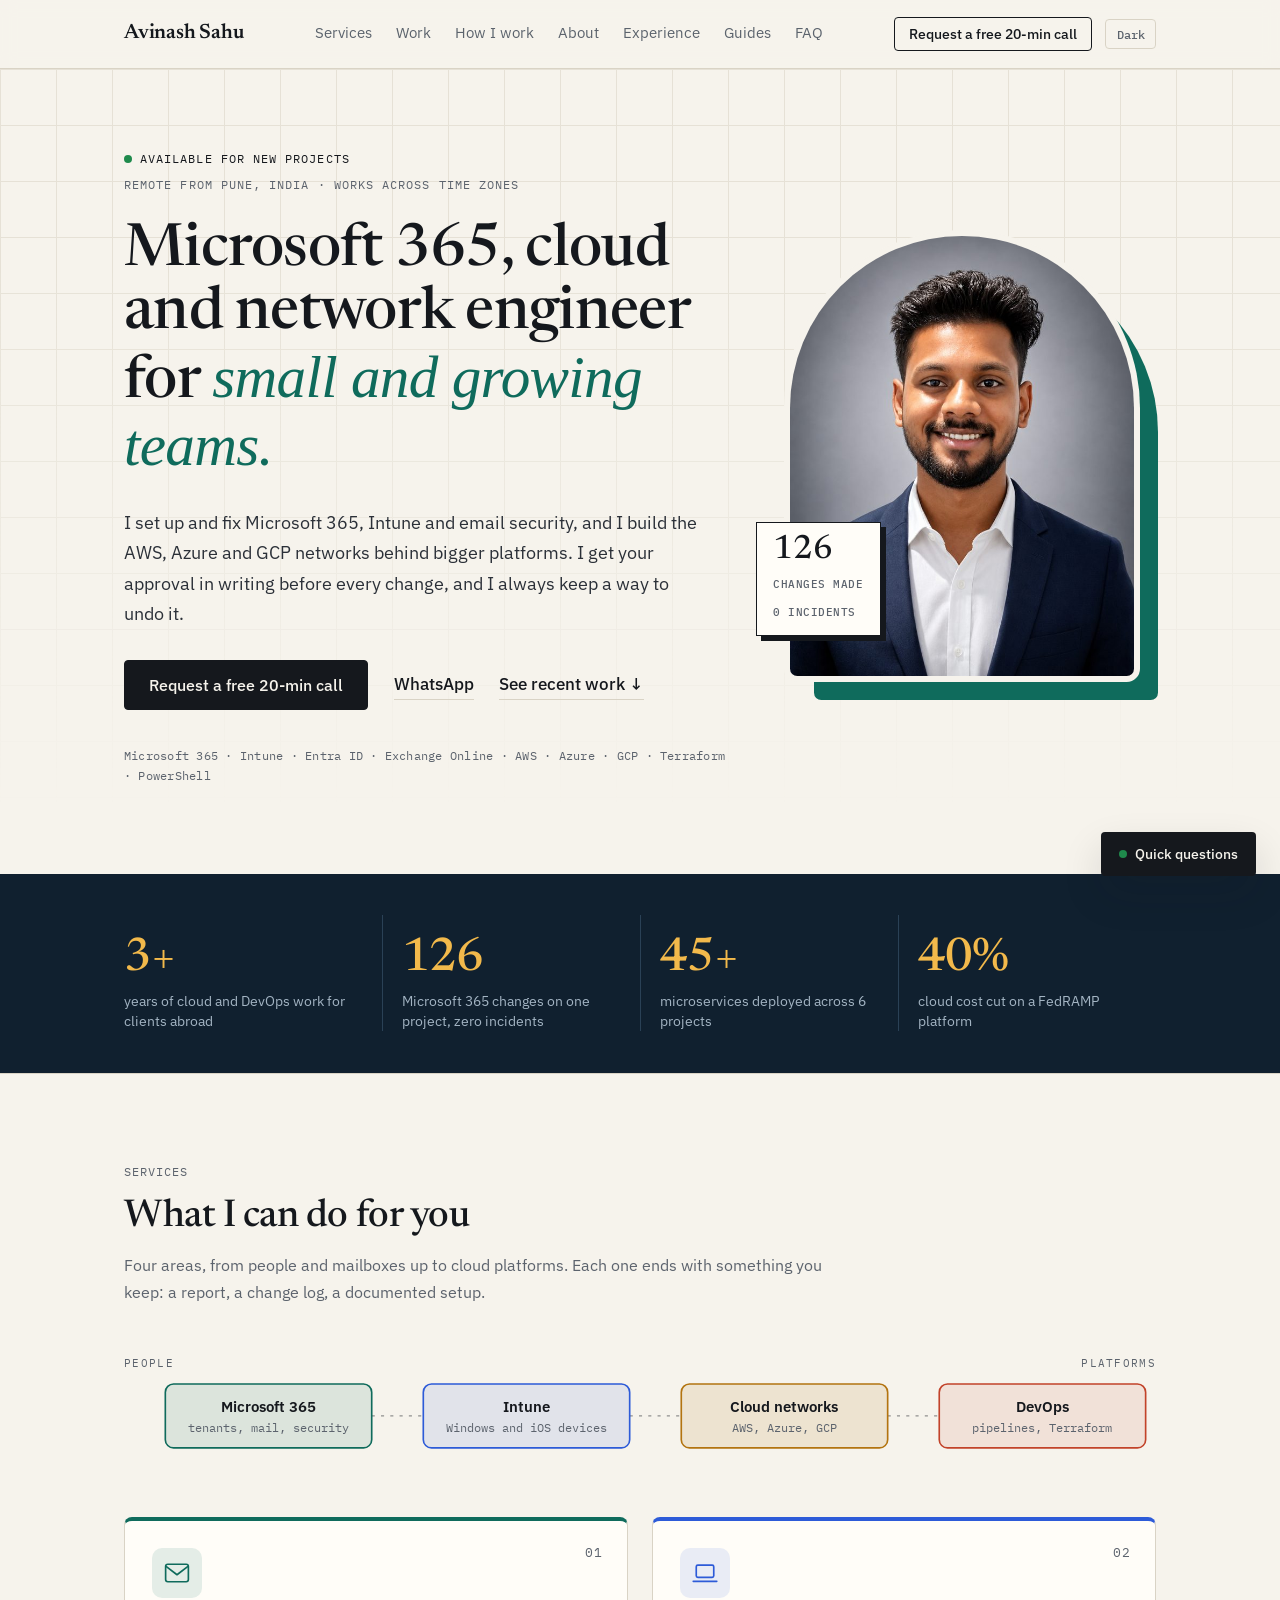
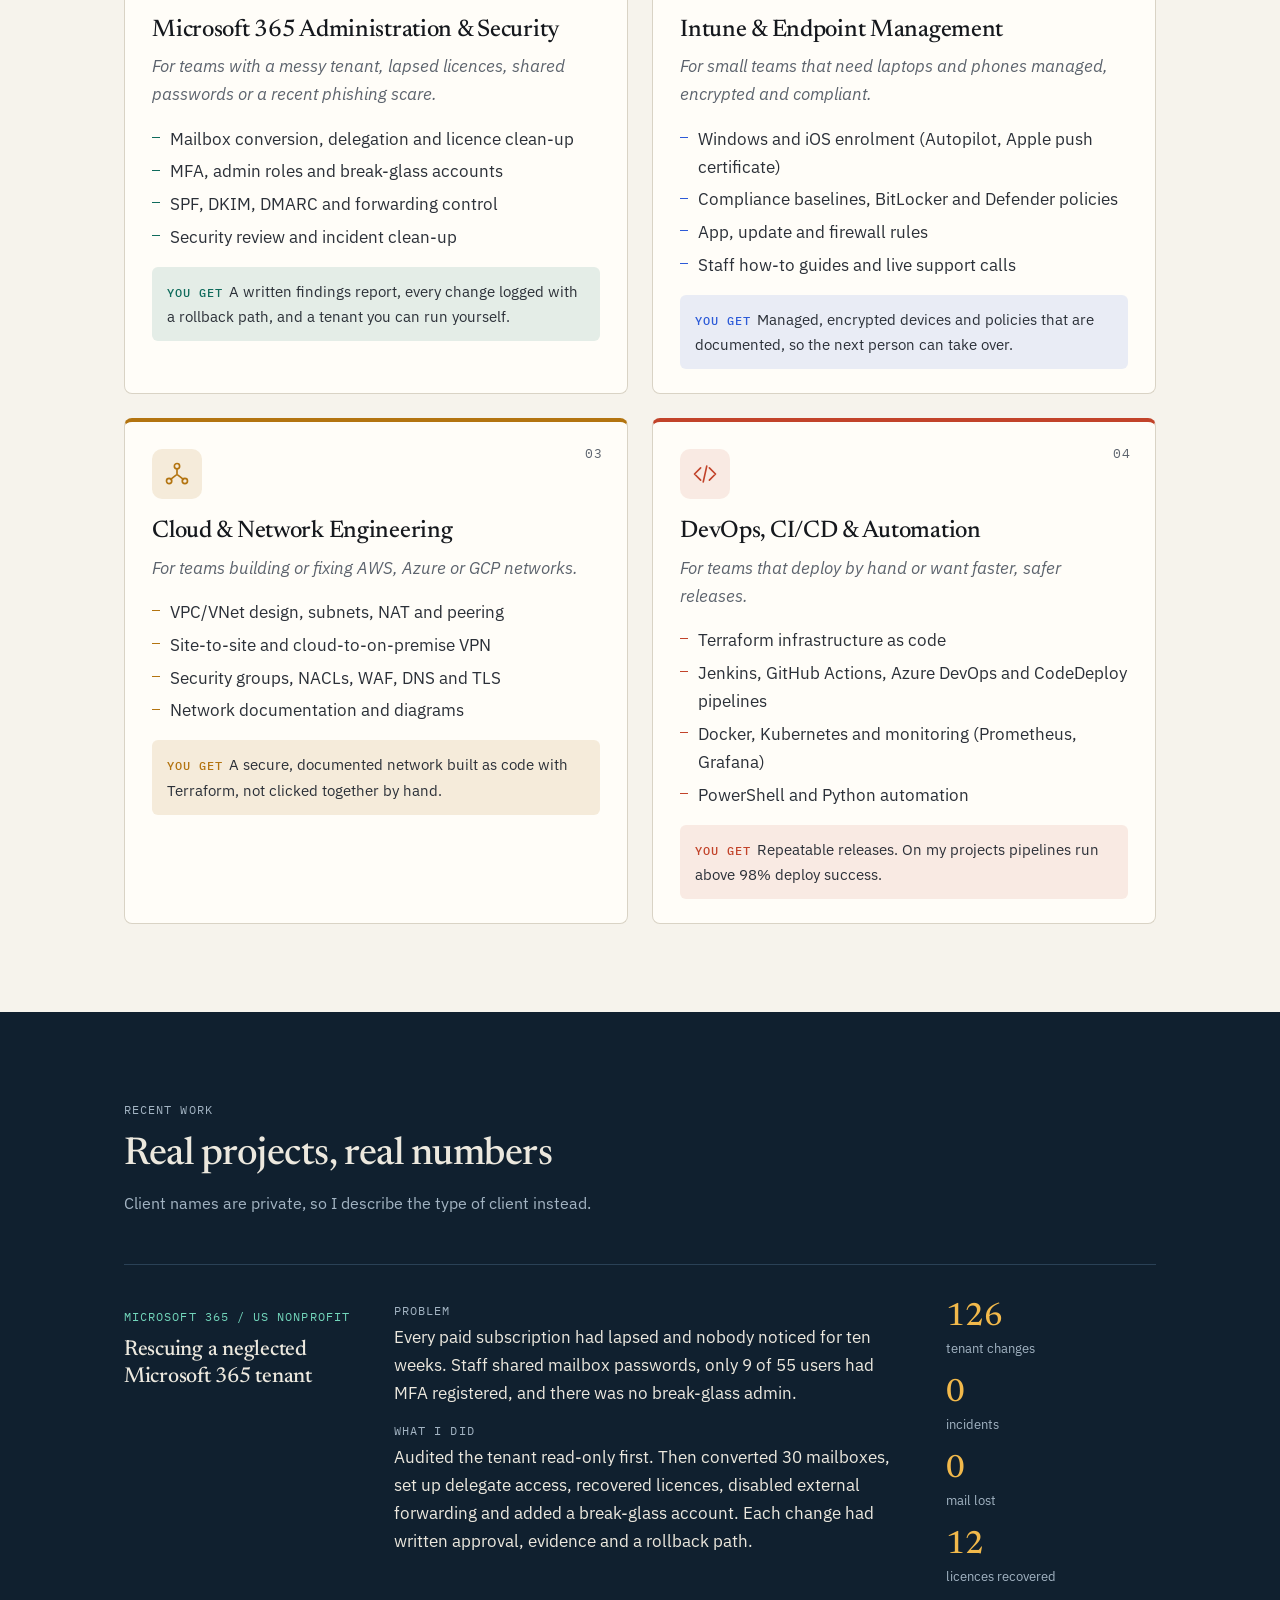
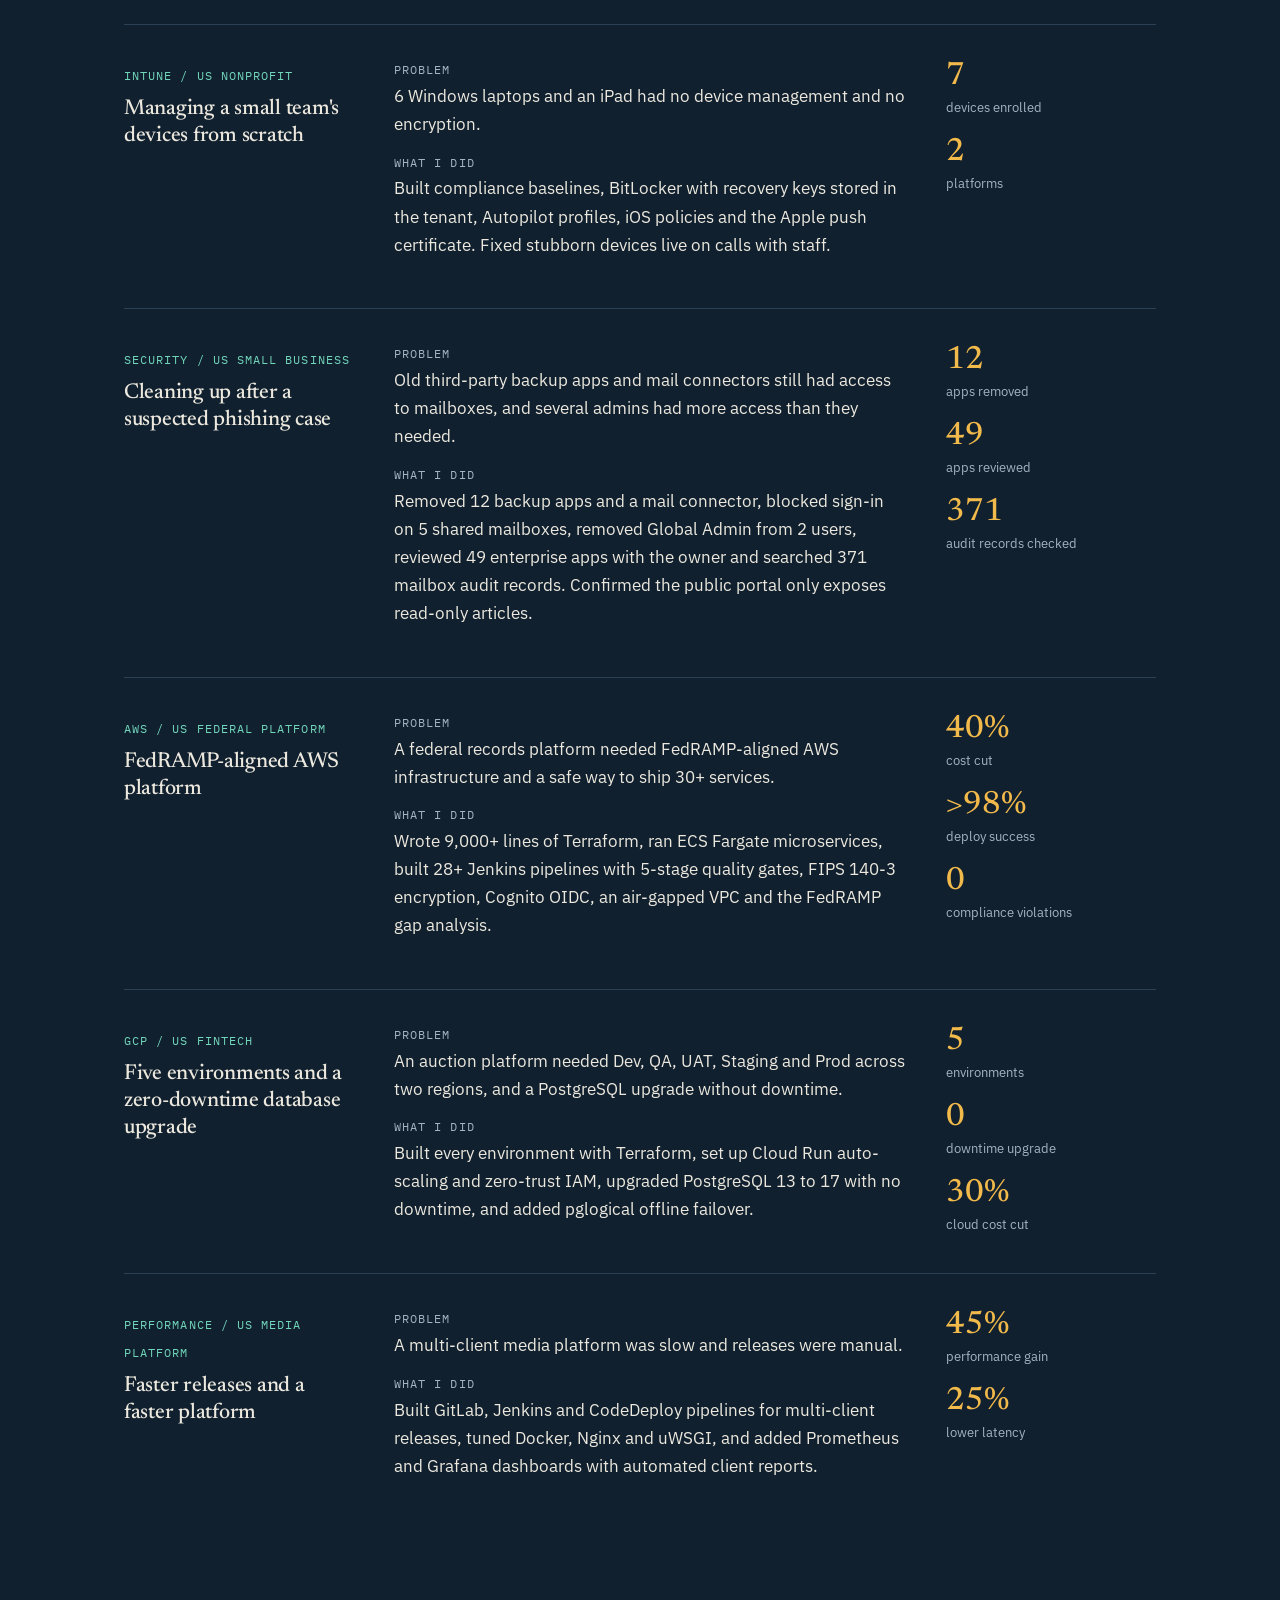
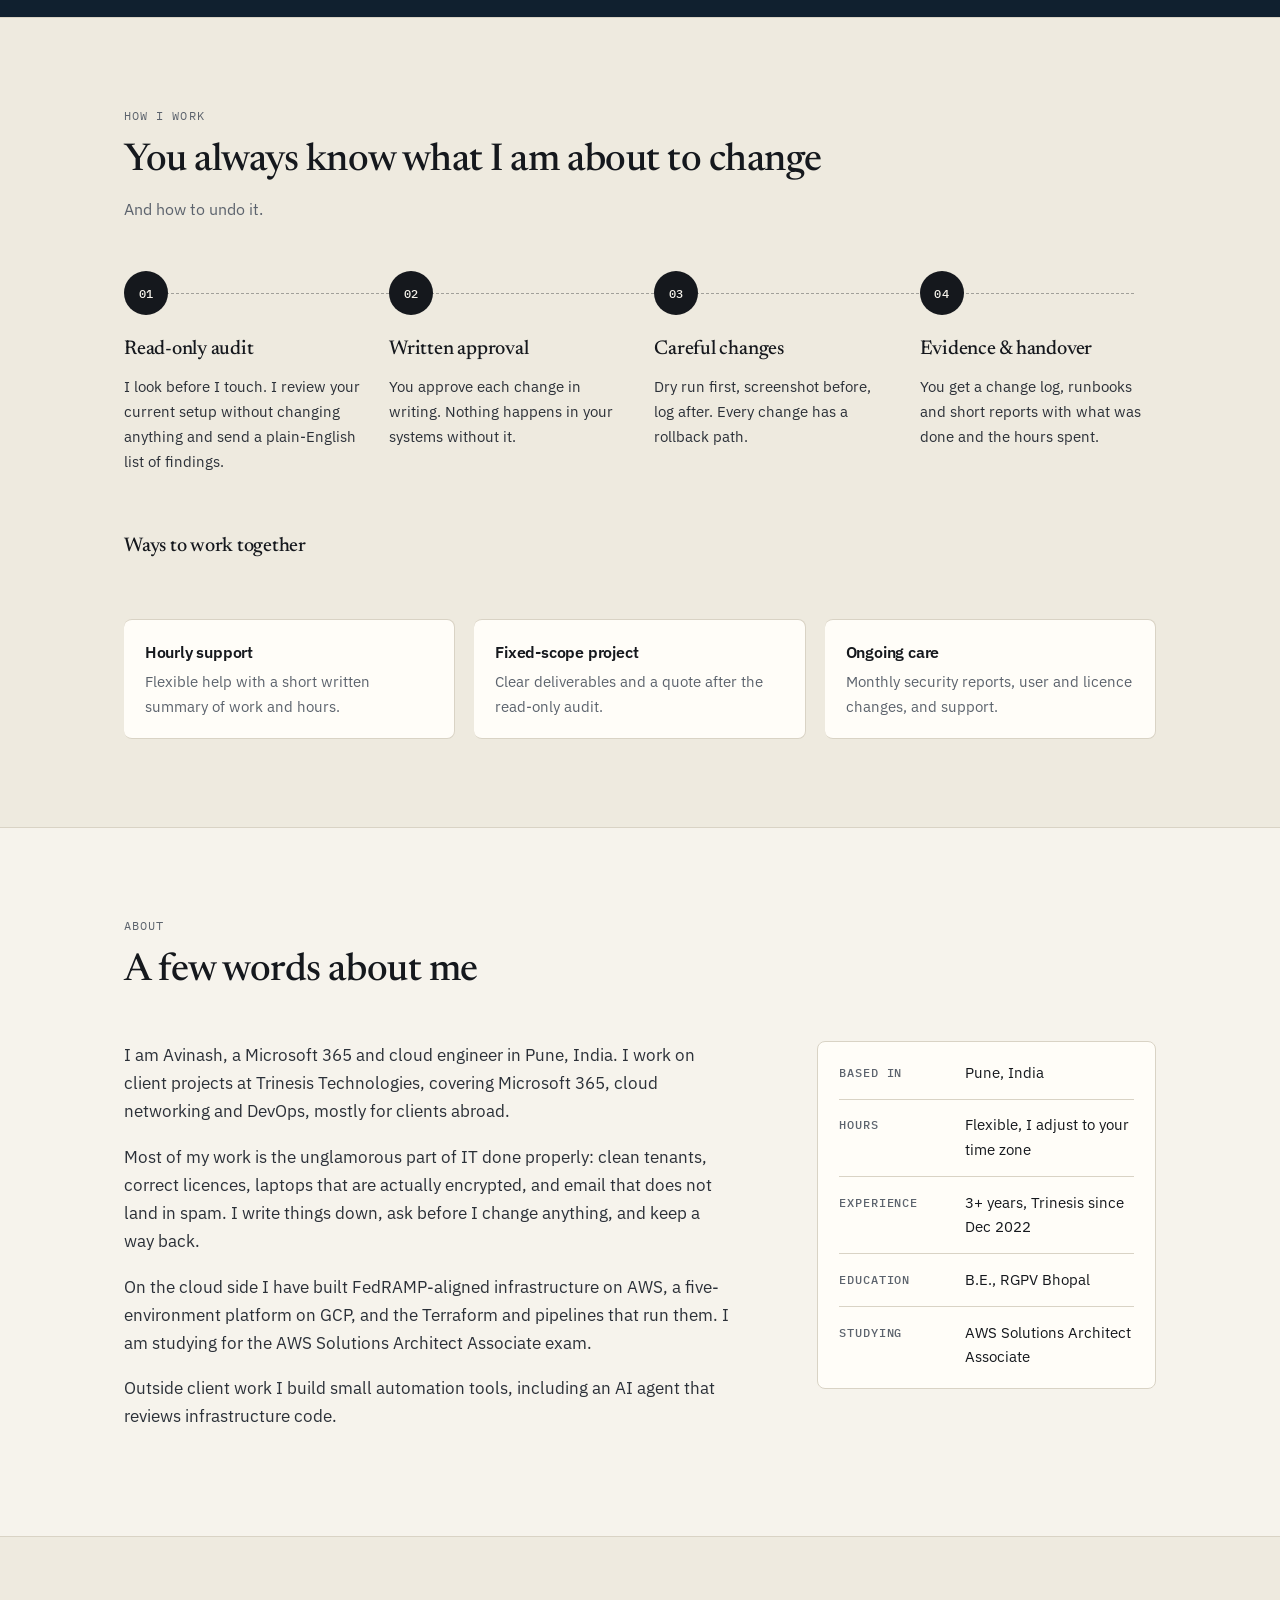
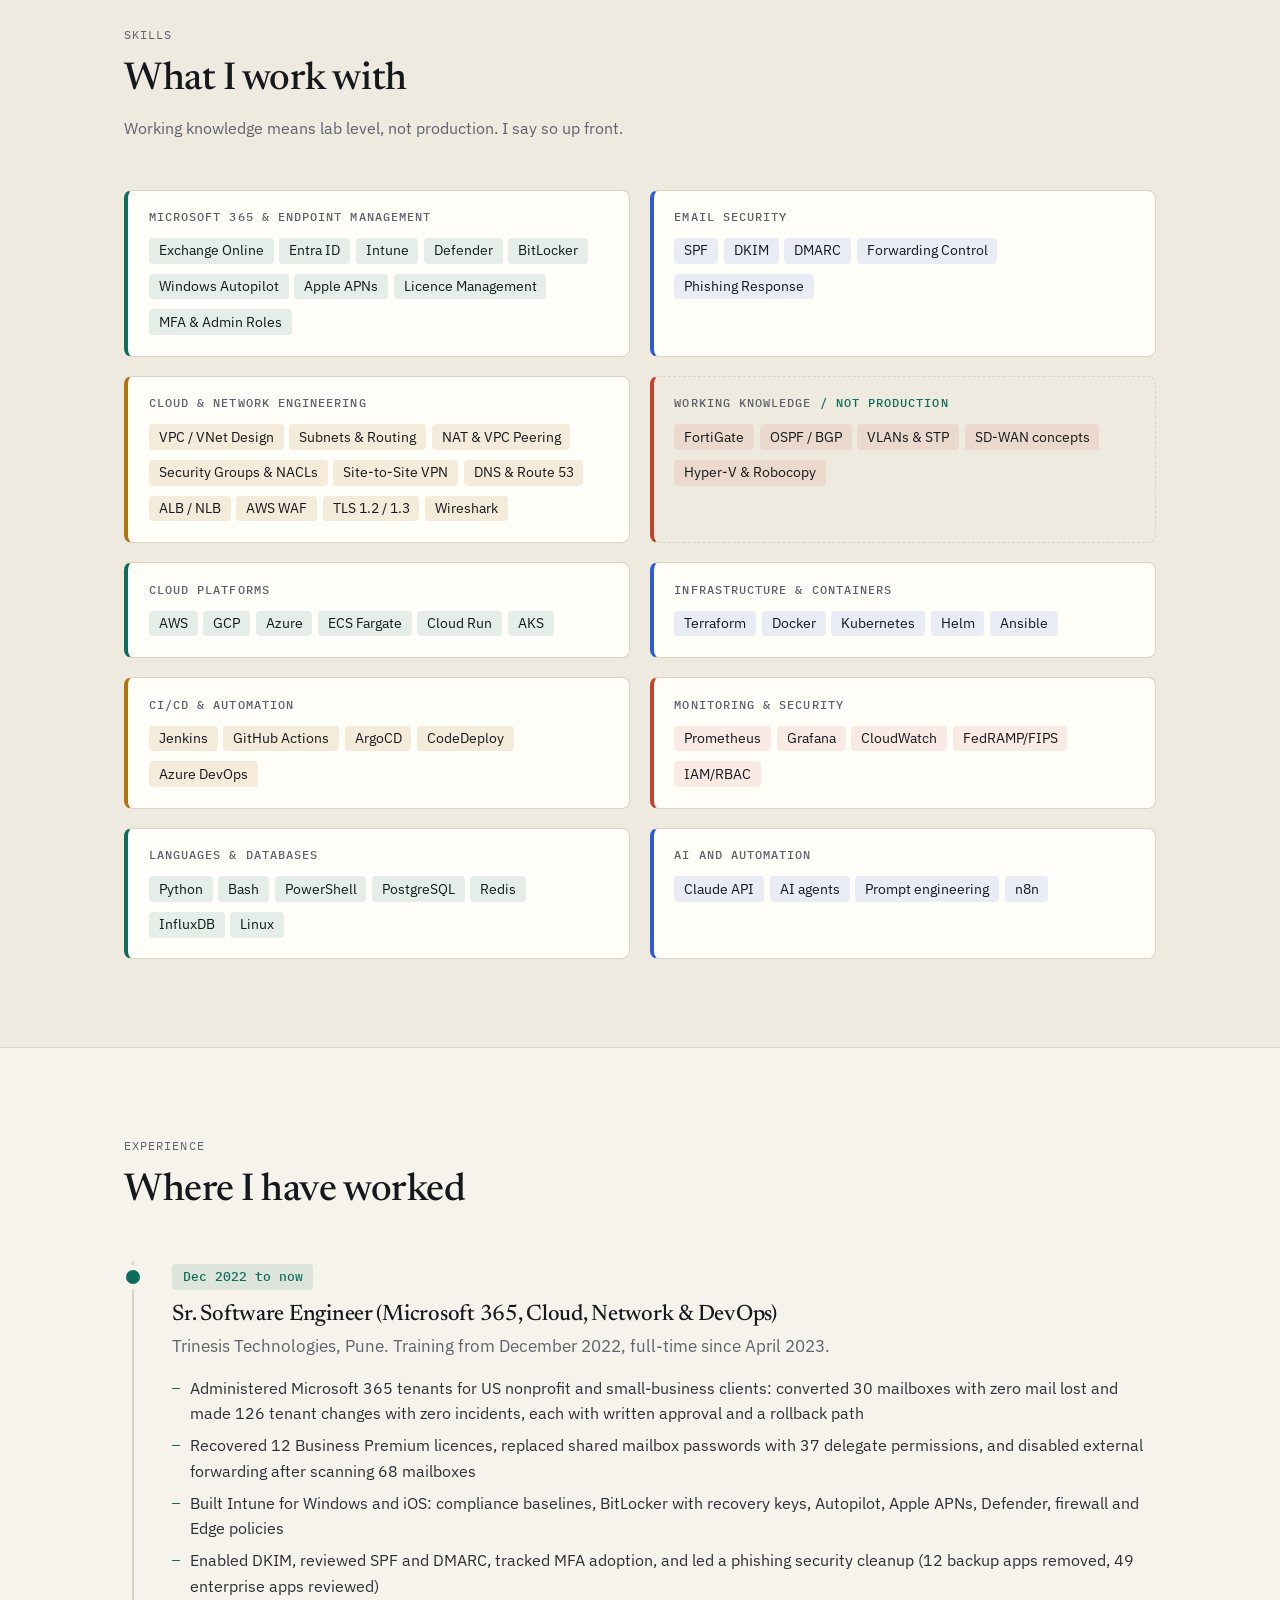
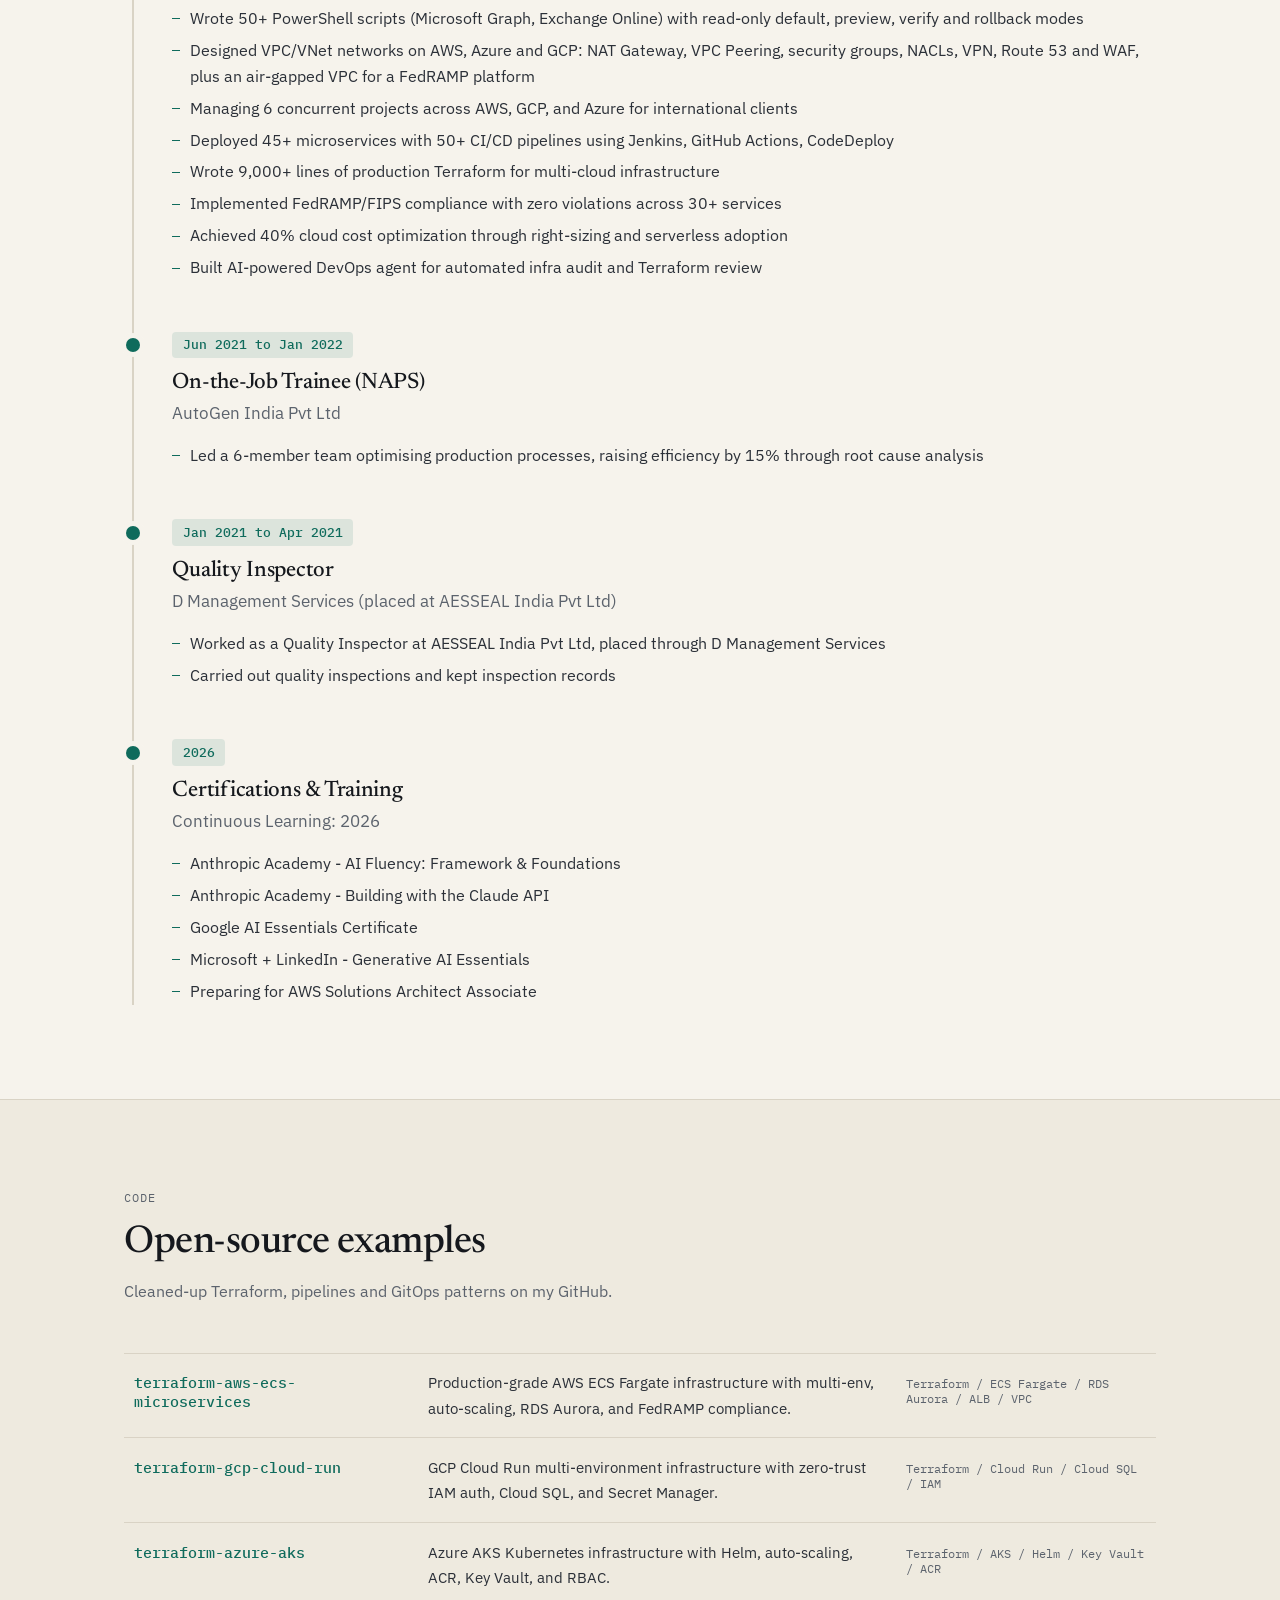
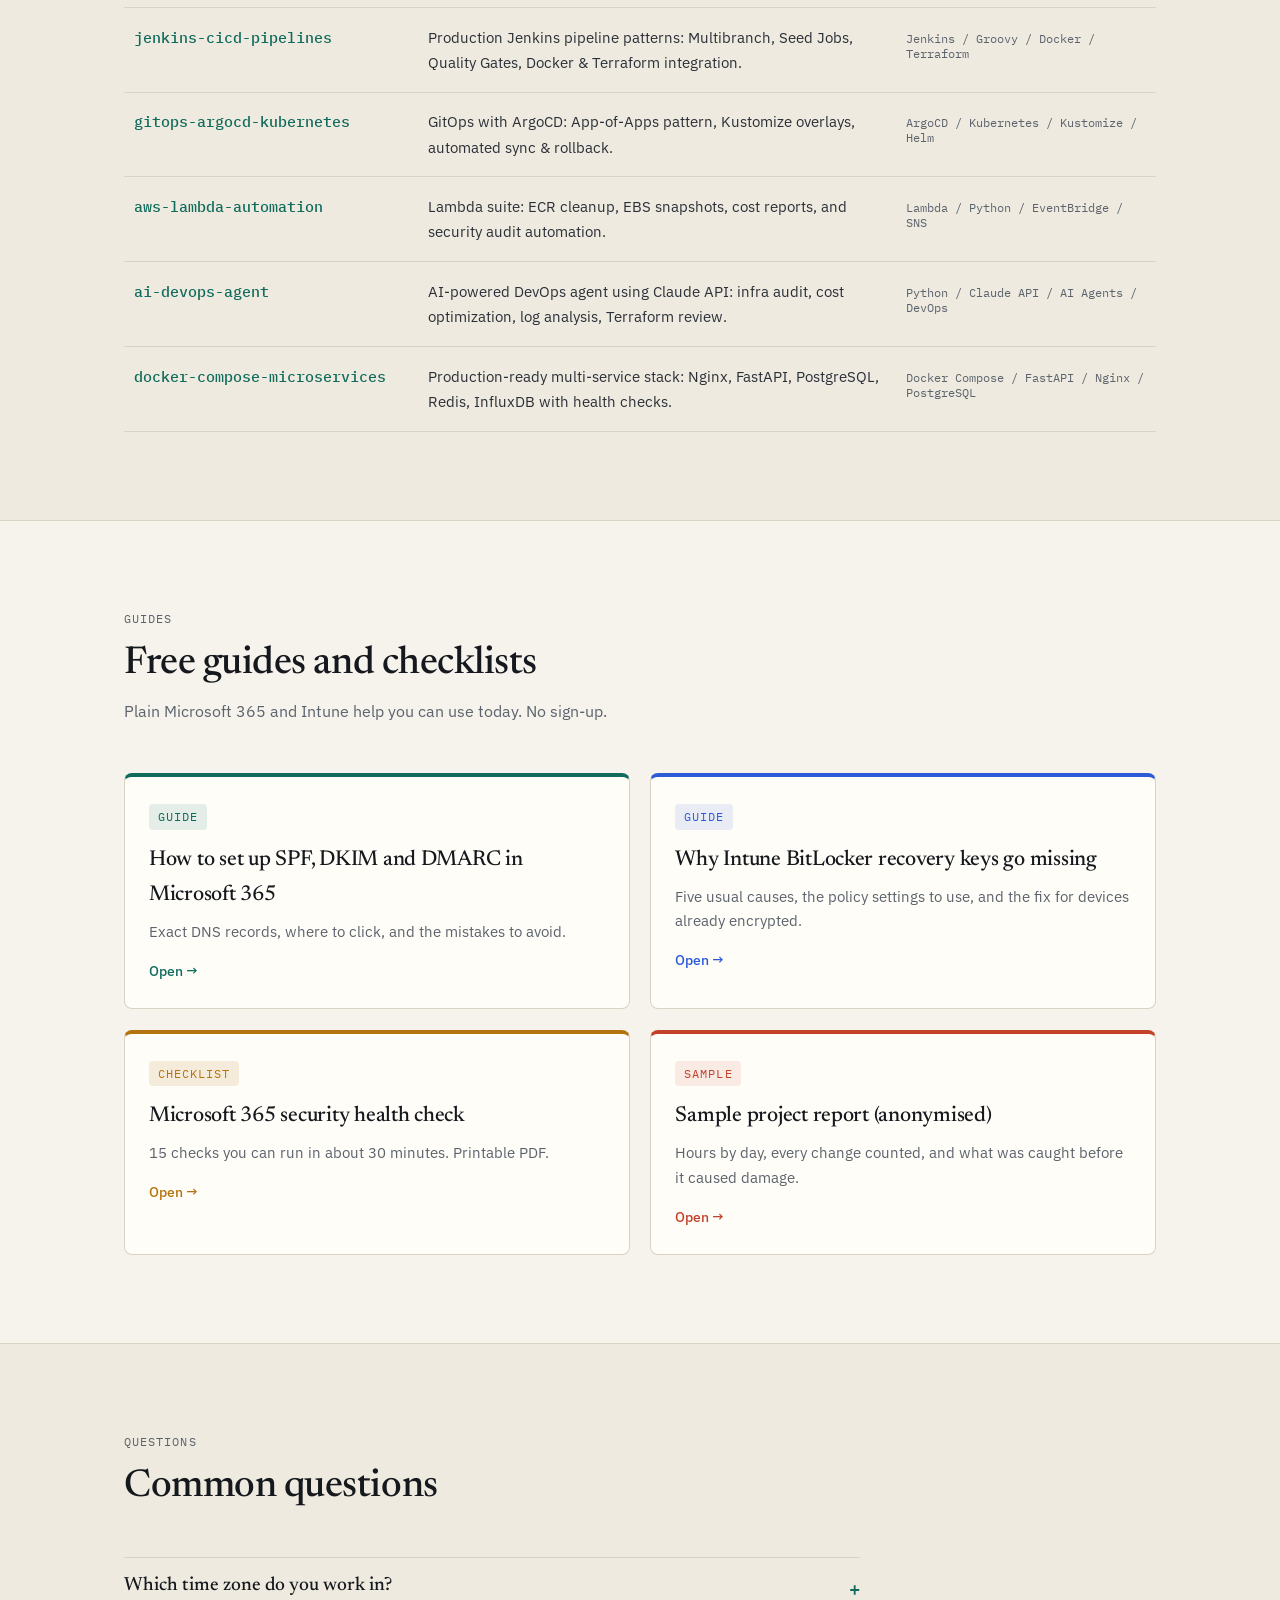
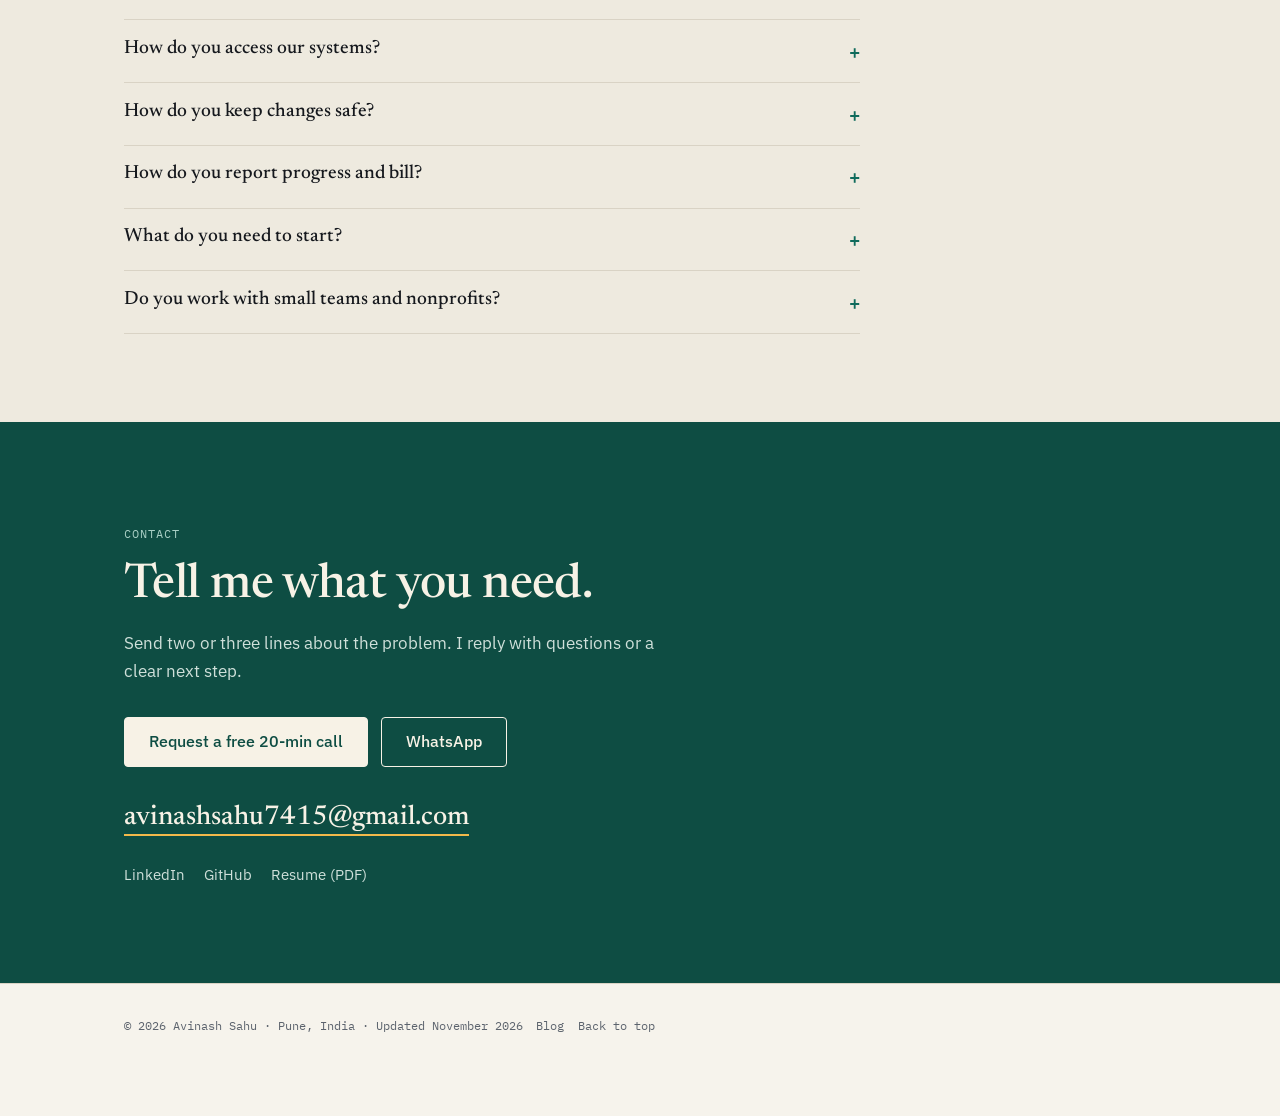
==== commit 6fd00633: "Richer design and wording not limited to the US - Headline now "for small and growing teams"; remove" ====
--- a/index.html
+++ b/index.html
@@ -4,21 +4,21 @@
   <meta charset="UTF-8" />
   <meta name="viewport" content="width=device-width, initial-scale=1.0" />
   <title>Avinash Sahu | Microsoft 365, Cloud & Network Engineer for Hire</title>
-  <meta name="description" content="Remote Microsoft 365, Intune, cloud and network engineer for small US teams and nonprofits. Exchange Online, Entra ID, email security, AWS, Azure and GCP networking. Every change approved in writing and reversible." />
+  <meta name="description" content="Remote Microsoft 365, Intune, cloud and network engineer for small and growing teams. Exchange Online, Entra ID, email security, AWS, Azure and GCP networking. Every change approved in writing and reversible." />
   <link rel="canonical" href="https://1998avinashsahu.github.io/portfolio/" />
   <meta name="theme-color" content="#f6f3ec" />
   <meta name="author" content="Avinash Sahu" />
   <meta property="og:type" content="website" />
   <meta property="og:site_name" content="Avinash Sahu" />
   <meta property="og:title" content="Avinash Sahu | Microsoft 365, Cloud & Network Engineer for Hire" />
-  <meta property="og:description" content="Remote Microsoft 365, Intune, cloud and network engineer for small US teams and nonprofits. Exchange Online, Entra ID, email security, AWS, Azure and GCP networking. Every change approved in writing and reversible." />
+  <meta property="og:description" content="Remote Microsoft 365, Intune, cloud and network engineer for small and growing teams. Exchange Online, Entra ID, email security, AWS, Azure and GCP networking. Every change approved in writing and reversible." />
   <meta property="og:url" content="https://1998avinashsahu.github.io/portfolio/" />
   <meta property="og:image" content="https://1998avinashsahu.github.io/portfolio/assets/og-image.jpg" />
   <meta property="og:image:width" content="1200" />
   <meta property="og:image:height" content="630" />
   <meta name="twitter:card" content="summary_large_image" />
   <meta name="twitter:title" content="Avinash Sahu | Microsoft 365, Cloud & Network Engineer for Hire" />
-  <meta name="twitter:description" content="Remote Microsoft 365, Intune, cloud and network engineer for small US teams and nonprofits. Exchange Online, Entra ID, email security, AWS, Azure and GCP networking. Every change approved in writing and reversible." />
+  <meta name="twitter:description" content="Remote Microsoft 365, Intune, cloud and network engineer for small and growing teams. Exchange Online, Entra ID, email security, AWS, Azure and GCP networking. Every change approved in writing and reversible." />
   <meta name="twitter:image" content="https://1998avinashsahu.github.io/portfolio/assets/og-image.jpg" />
   <link rel="icon" href="data:image/svg+xml,%3Csvg xmlns='http://www.w3.org/2000/svg' viewBox='0 0 64 64'%3E%3Crect width='64' height='64' rx='8' fill='%2315181d'/%3E%3Ctext x='32' y='42' font-size='30' font-family='Georgia,serif' font-weight='700' text-anchor='middle' fill='%23f6f3ec'%3EAS%3C/text%3E%3C/svg%3E" />
   <script>try{var t=localStorage.getItem('theme');if(t)document.documentElement.setAttribute('data-theme',t)}catch(e){}</script>
@@ -52,60 +52,80 @@
 
   <main id="main">
   <section class="hero" id="top">
+    <div class="hero-bg" aria-hidden="true"></div>
     <div class="wrap">
       <div class="hero-grid">
         <div>
-          <div class="kicker label"><span class="avail"><span class="dot"></span> Available for new projects</span><span>Pune, India &middot; works US Central mornings</span></div>
-          <h1>Microsoft 365, cloud and network engineer for small US teams.</h1>
-          <p class="lead">I set up and fix Microsoft 365, Intune and email security for small teams and nonprofits, and I build the AWS, Azure and GCP networks behind bigger platforms. I get your approval in writing before every change, and I keep a way to undo it.</p>
+          <div class="kicker label"><span class="avail"><span class="dot"></span> Available for new projects</span><span>Remote from Pune, India &middot; works across time zones</span></div>
+          <h1>Microsoft 365, cloud and network engineer for <em>small and growing teams.</em></h1>
+          <p class="lead">I set up and fix Microsoft 365, Intune and email security, and I build the AWS, Azure and GCP networks behind bigger platforms. I get your approval in writing before every change, and I always keep a way to undo it.</p>
           <div class="hero-cta">
             <a data-book href="#" class="btn btn-primary btn-lg"><span class="book-label">Request a free 20-min call</span></a>
             <a data-wa href="#" class="arrow-link">WhatsApp</a>
             <a href="#work" class="arrow-link">See recent work &darr;</a>
           </div>
-        </div>
-        <figure>
-          <img src="assets/avinash.jpg" alt="Portrait of Avinash Sahu" width="330" height="440" fetchpriority="high" />
-          <figcaption>Avinash Sahu, Pune</figcaption>
-        </figure>
-      </div>
-      <div class="facts">
-        <div class="fact"><b>3+</b><span>years in cloud and DevOps for US clients</span></div>
-        <div class="fact"><b>126</b><span>Microsoft 365 changes on one project, zero incidents</span></div>
-        <div class="fact"><b>45+</b><span>microservices deployed across 6 projects</span></div>
-        <div class="fact"><b>40%</b><span>cloud cost cut on a FedRAMP platform</span></div>
-      </div>
-      <p class="worksline">Microsoft 365 &middot; Intune &middot; Entra ID &middot; Exchange Online &middot; AWS &middot; Azure &middot; GCP &middot; Terraform &middot; PowerShell</p>
+          <p class="worksline">Microsoft 365 &middot; Intune &middot; Entra ID &middot; Exchange Online &middot; AWS &middot; Azure &middot; GCP &middot; Terraform &middot; PowerShell</p>
+        </div>
+        <div class="hero-visual">
+          <div class="photo-frame">
+            <img src="assets/avinash.jpg" alt="Portrait of Avinash Sahu" width="330" height="440" fetchpriority="high" />
+            <div class="stamp"><b>126</b><span>changes made<br>0 incidents</span></div>
+          </div>
+        </div>
+      </div>
+    </div>
+  </section>
+
+  <section class="band facts-band" aria-label="Key numbers">
+    <div class="wrap facts">
+      <div class="fact"><b>3+</b><span>years of cloud and DevOps work for clients abroad</span></div>
+      <div class="fact"><b>126</b><span>Microsoft 365 changes on one project, zero incidents</span></div>
+      <div class="fact"><b>45+</b><span>microservices deployed across 6 projects</span></div>
+      <div class="fact"><b>40%</b><span>cloud cost cut on a FedRAMP platform</span></div>
     </div>
   </section>
 
   <section class="section" id="services">
     <div class="wrap">
-      <div class="sec-head"><span class="label">Services</span><h2>What I can do for you</h2><p>Four areas. Each one ends with something you keep: a report, a change log, a documented setup.</p></div>
+      <div class="sec-head"><span class="label">Services</span><h2>What I can do for you</h2><p>Four areas, from people and mailboxes up to cloud platforms. Each one ends with something you keep: a report, a change log, a documented setup.</p></div>
+      <div class="map">
+        <svg viewBox="0 0 1000 118" role="img" aria-label="The four service areas in a row, from people and mailboxes to cloud platforms">
+          <path class="line" d="M240 61 H290"/><path class="line" d="M490 61 H540"/><path class="line" d="M740 61 H790"/>
+          <text class="ends" x="0" y="14">PEOPLE</text><text class="ends" x="1000" y="14" text-anchor="end">PLATFORMS</text>
+          <g><rect class="node n1" x="40" y="30" width="200" height="62" rx="8"/><text class="t1" x="140" y="57" text-anchor="middle">Microsoft 365</text><text class="t2" x="140" y="77" text-anchor="middle">tenants, mail, security</text></g>
+          <g><rect class="node n2" x="290" y="30" width="200" height="62" rx="8"/><text class="t1" x="390" y="57" text-anchor="middle">Intune</text><text class="t2" x="390" y="77" text-anchor="middle">Windows and iOS devices</text></g>
+          <g><rect class="node n3" x="540" y="30" width="200" height="62" rx="8"/><text class="t1" x="640" y="57" text-anchor="middle">Cloud networks</text><text class="t2" x="640" y="77" text-anchor="middle">AWS, Azure, GCP</text></g>
+          <g><rect class="node n4" x="790" y="30" width="200" height="62" rx="8"/><text class="t1" x="890" y="57" text-anchor="middle">DevOps</text><text class="t2" x="890" y="77" text-anchor="middle">pipelines, Terraform</text></g>
+        </svg>
+      </div>
       <div class="svc-grid">
-        <article class="svc">
+        <article class="svc c1">
           <span class="label">01</span>
+          <div class="ico"><svg viewBox="0 0 32 32" aria-hidden="true"><rect x="3" y="6" width="26" height="20" rx="2.5"/><path d="M3.5 8.5l12.5 9.5 12.5-9.5"/></svg></div>
           <h3>Microsoft 365 Administration &amp; Security</h3>
           <p class="fit">For teams with a messy tenant, lapsed licences, shared passwords or a recent phishing scare.</p>
           <ul><li>Mailbox conversion, delegation and licence clean-up</li><li>MFA, admin roles and break-glass accounts</li><li>SPF, DKIM, DMARC and forwarding control</li><li>Security review and incident clean-up</li></ul>
           <p class="out"><b>You get</b>A written findings report, every change logged with a rollback path, and a tenant you can run yourself.</p>
         </article>
-        <article class="svc">
+        <article class="svc c2">
           <span class="label">02</span>
+          <div class="ico"><svg viewBox="0 0 32 32" aria-hidden="true"><rect x="6" y="7" width="20" height="14" rx="1.8"/><path d="M2.5 25.5h27"/></svg></div>
           <h3>Intune &amp; Endpoint Management</h3>
           <p class="fit">For small teams that need laptops and phones managed, encrypted and compliant.</p>
           <ul><li>Windows and iOS enrolment (Autopilot, Apple push certificate)</li><li>Compliance baselines, BitLocker and Defender policies</li><li>App, update and firewall rules</li><li>Staff how-to guides and live support calls</li></ul>
           <p class="out"><b>You get</b>Managed, encrypted devices and policies that are documented, so the next person can take over.</p>
         </article>
-        <article class="svc">
+        <article class="svc c3">
           <span class="label">03</span>
+          <div class="ico"><svg viewBox="0 0 32 32" aria-hidden="true"><circle cx="16" cy="7" r="3"/><circle cx="7" cy="24" r="3"/><circle cx="25" cy="24" r="3"/><path d="M16 10v6.5M16 16.5l-7.3 5.7M16 16.5l7.3 5.7"/></svg></div>
           <h3>Cloud &amp; Network Engineering</h3>
           <p class="fit">For teams building or fixing AWS, Azure or GCP networks.</p>
           <ul><li>VPC/VNet design, subnets, NAT and peering</li><li>Site-to-site and cloud-to-on-premise VPN</li><li>Security groups, NACLs, WAF, DNS and TLS</li><li>Network documentation and diagrams</li></ul>
           <p class="out"><b>You get</b>A secure, documented network built as code with Terraform, not clicked together by hand.</p>
         </article>
-        <article class="svc">
+        <article class="svc c4">
           <span class="label">04</span>
+          <div class="ico"><svg viewBox="0 0 32 32" aria-hidden="true"><path d="M11 9L4 16l7 7M21 9l7 7-7 7M18 7l-4 18"/></svg></div>
           <h3>DevOps, CI/CD &amp; Automation</h3>
           <p class="fit">For teams that deploy by hand or want faster, safer releases.</p>
           <ul><li>Terraform infrastructure as code</li><li>Jenkins, GitHub Actions, Azure DevOps and CodeDeploy pipelines</li><li>Docker, Kubernetes and monitoring (Prometheus, Grafana)</li><li>PowerShell and Python automation</li></ul>
@@ -115,7 +135,7 @@
     </div>
   </section>
 
-  <section class="section" id="work">
+  <section class="section band" id="work">
     <div class="wrap">
       <div class="sec-head"><span class="label">Recent work</span><h2>Real projects, real numbers</h2><p>Client names are private, so I describe the type of client instead.</p></div>
 
@@ -177,7 +197,7 @@
     </div>
   </section>
 
-  <section class="section" id="process">
+  <section class="section alt" id="process">
     <div class="wrap">
       <div class="sec-head"><span class="label">How I work</span><h2>You always know what I am about to change</h2><p>And how to undo it.</p></div>
       <ol class="steps"><li class="step"><span class="num">01</span><h3>Read-only audit</h3><p>I look before I touch. I review your current setup without changing anything and send a plain-English list of findings.</p></li><li class="step"><span class="num">02</span><h3>Written approval</h3><p>You approve each change in writing. Nothing happens in your systems without it.</p></li><li class="step"><span class="num">03</span><h3>Careful changes</h3><p>Dry run first, screenshot before, log after. Every change has a rollback path.</p></li><li class="step"><span class="num">04</span><h3>Evidence &amp; handover</h3><p>You get a change log, runbooks and short reports with what was done and the hours spent.</p></li></ol>
@@ -191,14 +211,14 @@
       <div class="sec-head"><span class="label">About</span><h2>A few words about me</h2></div>
       <div class="about-grid">
         <div class="about-text">
-          <p>I am Avinash, a Microsoft 365 and cloud engineer in Pune, India. I work on US client projects at Trinesis Technologies, covering Microsoft 365, cloud networking and DevOps.</p>
+          <p>I am Avinash, a Microsoft 365 and cloud engineer in Pune, India. I work on client projects at Trinesis Technologies, covering Microsoft 365, cloud networking and DevOps, mostly for clients abroad.</p>
           <p>Most of my work is the unglamorous part of IT done properly: clean tenants, correct licences, laptops that are actually encrypted, and email that does not land in spam. I write things down, ask before I change anything, and keep a way back.</p>
           <p>On the cloud side I have built FedRAMP-aligned infrastructure on AWS, a five-environment platform on GCP, and the Terraform and pipelines that run them. I am studying for the AWS Solutions Architect Associate exam.</p>
           <p>Outside client work I build small automation tools, including an AI agent that reviews infrastructure code.</p>
         </div>
         <dl class="glance">
           <div><dt>Based in</dt><dd>Pune, India</dd></div>
-          <div><dt>Hours</dt><dd>US Central mornings</dd></div>
+          <div><dt>Hours</dt><dd>Flexible, I adjust to your time zone</dd></div>
           <div><dt>Experience</dt><dd>3+ years, Trinesis since Dec 2022</dd></div>
           <div><dt>Education</dt><dd>B.E., RGPV Bhopal</dd></div>
           <div><dt>Studying</dt><dd>AWS Solutions Architect Associate</dd></div>
@@ -207,21 +227,21 @@
     </div>
   </section>
 
-  <section class="section" id="skills">
+  <section class="section alt" id="skills">
     <div class="wrap">
       <div class="sec-head"><span class="label">Skills</span><h2>What I work with</h2><p>Working knowledge means lab level, not production. I say so up front.</p></div>
-      <div class="skill-grid"><div class="skill"><h3>Microsoft 365 &amp; Endpoint Management</h3><p>Exchange Online &middot; Entra ID &middot; Intune &middot; Defender &middot; BitLocker &middot; Windows Autopilot &middot; Apple APNs &middot; Licence Management &middot; MFA &amp; Admin Roles</p></div><div class="skill"><h3>Email Security</h3><p>SPF &middot; DKIM &middot; DMARC &middot; Forwarding Control &middot; Phishing Response</p></div><div class="skill"><h3>Cloud &amp; Network Engineering</h3><p>VPC / VNet Design &middot; Subnets &amp; Routing &middot; NAT &amp; VPC Peering &middot; Security Groups &amp; NACLs &middot; Site-to-Site VPN &middot; DNS &amp; Route 53 &middot; ALB / NLB &middot; AWS WAF &middot; TLS 1.2 / 1.3 &middot; Wireshark</p></div><div class="skill note"><h3>Working Knowledge</h3><p>FortiGate &middot; OSPF / BGP &middot; VLANs &amp; STP &middot; SD-WAN concepts &middot; Hyper-V &amp; Robocopy</p></div><div class="skill"><h3>Cloud Platforms</h3><p>AWS &middot; GCP &middot; Azure &middot; ECS Fargate &middot; Cloud Run &middot; AKS</p></div><div class="skill"><h3>Infrastructure &amp; Containers</h3><p>Terraform &middot; Docker &middot; Kubernetes &middot; Helm &middot; Ansible</p></div><div class="skill"><h3>CI/CD &amp; Automation</h3><p>Jenkins &middot; GitHub Actions &middot; ArgoCD &middot; CodeDeploy &middot; Azure DevOps</p></div><div class="skill"><h3>Monitoring &amp; Security</h3><p>Prometheus &middot; Grafana &middot; CloudWatch &middot; FedRAMP/FIPS &middot; IAM/RBAC</p></div><div class="skill"><h3>Languages &amp; Databases</h3><p>Python &middot; Bash &middot; PowerShell &middot; PostgreSQL &middot; Redis &middot; InfluxDB &middot; Linux</p></div><div class="skill"><h3>AI and automation</h3><p>Claude API &middot; AI agents &middot; prompt engineering &middot; n8n</p></div></div>
+      <div class="skill-grid"><div class="skill c1"><h3>Microsoft 365 &amp; Endpoint Management</h3><p><span class=pill>Exchange Online</span><span class=pill>Entra ID</span><span class=pill>Intune</span><span class=pill>Defender</span><span class=pill>BitLocker</span><span class=pill>Windows Autopilot</span><span class=pill>Apple APNs</span><span class=pill>Licence Management</span><span class=pill>MFA &amp; Admin Roles</span></p></div><div class="skill c2"><h3>Email Security</h3><p><span class=pill>SPF</span><span class=pill>DKIM</span><span class=pill>DMARC</span><span class=pill>Forwarding Control</span><span class=pill>Phishing Response</span></p></div><div class="skill c3"><h3>Cloud &amp; Network Engineering</h3><p><span class=pill>VPC / VNet Design</span><span class=pill>Subnets &amp; Routing</span><span class=pill>NAT &amp; VPC Peering</span><span class=pill>Security Groups &amp; NACLs</span><span class=pill>Site-to-Site VPN</span><span class=pill>DNS &amp; Route 53</span><span class=pill>ALB / NLB</span><span class=pill>AWS WAF</span><span class=pill>TLS 1.2 / 1.3</span><span class=pill>Wireshark</span></p></div><div class="skill c4 note"><h3>Working Knowledge</h3><p><span class=pill>FortiGate</span><span class=pill>OSPF / BGP</span><span class=pill>VLANs &amp; STP</span><span class=pill>SD-WAN concepts</span><span class=pill>Hyper-V &amp; Robocopy</span></p></div><div class="skill c1"><h3>Cloud Platforms</h3><p><span class=pill>AWS</span><span class=pill>GCP</span><span class=pill>Azure</span><span class=pill>ECS Fargate</span><span class=pill>Cloud Run</span><span class=pill>AKS</span></p></div><div class="skill c2"><h3>Infrastructure &amp; Containers</h3><p><span class=pill>Terraform</span><span class=pill>Docker</span><span class=pill>Kubernetes</span><span class=pill>Helm</span><span class=pill>Ansible</span></p></div><div class="skill c3"><h3>CI/CD &amp; Automation</h3><p><span class=pill>Jenkins</span><span class=pill>GitHub Actions</span><span class=pill>ArgoCD</span><span class=pill>CodeDeploy</span><span class=pill>Azure DevOps</span></p></div><div class="skill c4"><h3>Monitoring &amp; Security</h3><p><span class=pill>Prometheus</span><span class=pill>Grafana</span><span class=pill>CloudWatch</span><span class=pill>FedRAMP/FIPS</span><span class=pill>IAM/RBAC</span></p></div><div class="skill c1"><h3>Languages &amp; Databases</h3><p><span class=pill>Python</span><span class=pill>Bash</span><span class=pill>PowerShell</span><span class=pill>PostgreSQL</span><span class=pill>Redis</span><span class=pill>InfluxDB</span><span class=pill>Linux</span></p></div><div class="skill c2"><h3>AI and automation</h3><p><span class=pill>Claude API</span><span class=pill>AI agents</span><span class=pill>Prompt engineering</span><span class=pill>n8n</span></p></div></div>
     </div>
   </section>
 
   <section class="section" id="experience">
     <div class="wrap">
       <div class="sec-head"><span class="label">Experience</span><h2>Where I have worked</h2></div>
-<div class="job"><div class="when">Dec 2022 to now</div><div><h3>Sr. Software Engineer (Microsoft 365, Cloud, Network &amp; DevOps)</h3><p class="co">Trinesis Technologies, Pune. Training from December 2022, full-time since April 2023.</p><ul><li>Administered Microsoft 365 tenants for US nonprofit and small-business clients: converted 30 mailboxes with zero mail lost and made 126 tenant changes with zero incidents, each with written approval and a rollback path</li><li>Recovered 12 Business Premium licences, replaced shared mailbox passwords with 37 delegate permissions, and disabled external forwarding after scanning 68 mailboxes</li><li>Built Intune for Windows and iOS: compliance baselines, BitLocker with recovery keys, Autopilot, Apple APNs, Defender, firewall and Edge policies</li><li>Enabled DKIM, reviewed SPF and DMARC, tracked MFA adoption, and led a phishing security cleanup (12 backup apps removed, 49 enterprise apps reviewed)</li><li>Wrote 50+ PowerShell scripts (Microsoft Graph, Exchange Online) with read-only default, preview, verify and rollback modes</li><li>Designed VPC/VNet networks on AWS, Azure and GCP: NAT Gateway, VPC Peering, security groups, NACLs, VPN, Route 53 and WAF, plus an air-gapped VPC for a FedRAMP platform</li><li>Managing 6 concurrent projects across AWS, GCP, and Azure for US-based clients</li><li>Deployed 45+ microservices with 50+ CI/CD pipelines using Jenkins, GitHub Actions, CodeDeploy</li><li>Wrote 9,000+ lines of production Terraform for multi-cloud infrastructure</li><li>Implemented FedRAMP/FIPS compliance with zero violations across 30+ services</li><li>Achieved 40% cloud cost optimization through right-sizing and serverless adoption</li><li>Built AI-powered DevOps agent for automated infra audit and Terraform review</li></ul></div></div><div class="job"><div class="when">Jun 2021 to Jan 2022</div><div><h3>On-the-Job Trainee (NAPS)</h3><p class="co">AutoGen India Pvt Ltd</p><ul><li>Led a 6-member team optimising production processes, raising efficiency by 15% through root cause analysis</li></ul></div></div><div class="job"><div class="when">Jan 2021 to Apr 2021</div><div><h3>Quality Inspector</h3><p class="co">D Management Services (placed at AESSEAL India Pvt Ltd)</p><ul><li>Worked as a Quality Inspector at AESSEAL India Pvt Ltd, placed through D Management Services</li><li>Carried out quality inspections and kept inspection records</li></ul></div></div><div class="job"><div class="when">2026</div><div><h3>Certifications &amp; Training</h3><p class="co">Continuous Learning: 2026</p><ul><li>Anthropic Academy - AI Fluency: Framework &amp; Foundations</li><li>Anthropic Academy - Building with the Claude API</li><li>Google AI Essentials Certificate</li><li>Microsoft + LinkedIn - Generative AI Essentials</li><li>Preparing for AWS Solutions Architect Associate</li></ul></div></div>
-    </div>
-  </section>
-
-  <section class="section" id="code">
+      <div class="jobs"><div class="job"><div class="when">Dec 2022 to now</div><div><h3>Sr. Software Engineer (Microsoft 365, Cloud, Network &amp; DevOps)</h3><p class="co">Trinesis Technologies, Pune. Training from December 2022, full-time since April 2023.</p><ul><li>Administered Microsoft 365 tenants for US nonprofit and small-business clients: converted 30 mailboxes with zero mail lost and made 126 tenant changes with zero incidents, each with written approval and a rollback path</li><li>Recovered 12 Business Premium licences, replaced shared mailbox passwords with 37 delegate permissions, and disabled external forwarding after scanning 68 mailboxes</li><li>Built Intune for Windows and iOS: compliance baselines, BitLocker with recovery keys, Autopilot, Apple APNs, Defender, firewall and Edge policies</li><li>Enabled DKIM, reviewed SPF and DMARC, tracked MFA adoption, and led a phishing security cleanup (12 backup apps removed, 49 enterprise apps reviewed)</li><li>Wrote 50+ PowerShell scripts (Microsoft Graph, Exchange Online) with read-only default, preview, verify and rollback modes</li><li>Designed VPC/VNet networks on AWS, Azure and GCP: NAT Gateway, VPC Peering, security groups, NACLs, VPN, Route 53 and WAF, plus an air-gapped VPC for a FedRAMP platform</li><li>Managing 6 concurrent projects across AWS, GCP, and Azure for international clients</li><li>Deployed 45+ microservices with 50+ CI/CD pipelines using Jenkins, GitHub Actions, CodeDeploy</li><li>Wrote 9,000+ lines of production Terraform for multi-cloud infrastructure</li><li>Implemented FedRAMP/FIPS compliance with zero violations across 30+ services</li><li>Achieved 40% cloud cost optimization through right-sizing and serverless adoption</li><li>Built AI-powered DevOps agent for automated infra audit and Terraform review</li></ul></div></div><div class="job"><div class="when">Jun 2021 to Jan 2022</div><div><h3>On-the-Job Trainee (NAPS)</h3><p class="co">AutoGen India Pvt Ltd</p><ul><li>Led a 6-member team optimising production processes, raising efficiency by 15% through root cause analysis</li></ul></div></div><div class="job"><div class="when">Jan 2021 to Apr 2021</div><div><h3>Quality Inspector</h3><p class="co">D Management Services (placed at AESSEAL India Pvt Ltd)</p><ul><li>Worked as a Quality Inspector at AESSEAL India Pvt Ltd, placed through D Management Services</li><li>Carried out quality inspections and kept inspection records</li></ul></div></div><div class="job"><div class="when">2026</div><div><h3>Certifications &amp; Training</h3><p class="co">Continuous Learning: 2026</p><ul><li>Anthropic Academy - AI Fluency: Framework &amp; Foundations</li><li>Anthropic Academy - Building with the Claude API</li><li>Google AI Essentials Certificate</li><li>Microsoft + LinkedIn - Generative AI Essentials</li><li>Preparing for AWS Solutions Architect Associate</li></ul></div></div></div>
+    </div>
+  </section>
+
+  <section class="section alt" id="code">
     <div class="wrap">
       <div class="sec-head"><span class="label">Code</span><h2>Open-source examples</h2><p>Cleaned-up Terraform, pipelines and GitOps patterns on my GitHub.</p></div>
       <div class="repos"><div class="repo"><a href="https://github.com/1998avinashsahu/terraform-aws-ecs-microservices" target="_blank" rel="noopener">terraform-aws-ecs-microservices</a><p>Production-grade AWS ECS Fargate infrastructure with multi-env, auto-scaling, RDS Aurora, and FedRAMP compliance.</p><span class="tech">Terraform / ECS Fargate / RDS Aurora / ALB / VPC</span></div><div class="repo"><a href="https://github.com/1998avinashsahu/terraform-gcp-cloud-run" target="_blank" rel="noopener">terraform-gcp-cloud-run</a><p>GCP Cloud Run multi-environment infrastructure with zero-trust IAM auth, Cloud SQL, and Secret Manager.</p><span class="tech">Terraform / Cloud Run / Cloud SQL / IAM</span></div><div class="repo"><a href="https://github.com/1998avinashsahu/terraform-azure-aks" target="_blank" rel="noopener">terraform-azure-aks</a><p>Azure AKS Kubernetes infrastructure with Helm, auto-scaling, ACR, Key Vault, and RBAC.</p><span class="tech">Terraform / AKS / Helm / Key Vault / ACR</span></div><div class="repo"><a href="https://github.com/1998avinashsahu/jenkins-cicd-pipelines" target="_blank" rel="noopener">jenkins-cicd-pipelines</a><p>Production Jenkins pipeline patterns: Multibranch, Seed Jobs, Quality Gates, Docker &amp; Terraform integration.</p><span class="tech">Jenkins / Groovy / Docker / Terraform</span></div><div class="repo"><a href="https://github.com/1998avinashsahu/gitops-argocd-kubernetes" target="_blank" rel="noopener">gitops-argocd-kubernetes</a><p>GitOps with ArgoCD: App-of-Apps pattern, Kustomize overlays, automated sync &amp; rollback.</p><span class="tech">ArgoCD / Kubernetes / Kustomize / Helm</span></div><div class="repo"><a href="https://github.com/1998avinashsahu/aws-lambda-automation" target="_blank" rel="noopener">aws-lambda-automation</a><p>Lambda suite: ECR cleanup, EBS snapshots, cost reports, and security audit automation.</p><span class="tech">Lambda / Python / EventBridge / SNS</span></div><div class="repo"><a href="https://github.com/1998avinashsahu/ai-devops-agent" target="_blank" rel="noopener">ai-devops-agent</a><p>AI-powered DevOps agent using Claude API: infra audit, cost optimization, log analysis, Terraform review.</p><span class="tech">Python / Claude API / AI Agents / DevOps</span></div><div class="repo"><a href="https://github.com/1998avinashsahu/docker-compose-microservices" target="_blank" rel="noopener">docker-compose-microservices</a><p>Production-ready multi-service stack: Nginx, FastAPI, PostgreSQL, Redis, InfluxDB with health checks.</p><span class="tech">Docker Compose / FastAPI / Nginx / PostgreSQL</span></div></div>
@@ -231,14 +251,14 @@
   <section class="section" id="guides">
     <div class="wrap">
       <div class="sec-head"><span class="label">Guides</span><h2>Free guides and checklists</h2><p>Plain Microsoft 365 and Intune help you can use today. No sign-up.</p></div>
-      <div><a class="guide" href="blog/dkim-dmarc-microsoft-365.html"><span class="label">Guide</span><div><h3>How to set up SPF, DKIM and DMARC in Microsoft 365</h3><p>Exact DNS records, where to click, and the mistakes to avoid.</p></div><span class="go" aria-hidden="true">&rarr;</span></a><a class="guide" href="blog/intune-bitlocker-recovery-keys-missing.html"><span class="label">Guide</span><div><h3>Why Intune BitLocker recovery keys go missing</h3><p>Five usual causes, the policy settings to use, and the fix for devices already encrypted.</p></div><span class="go" aria-hidden="true">&rarr;</span></a><a class="guide" href="resources/m365-security-health-check.html"><span class="label">Checklist</span><div><h3>Microsoft 365 security health check</h3><p>15 checks you can run in about 30 minutes. Printable PDF.</p></div><span class="go" aria-hidden="true">&rarr;</span></a><a class="guide" href="resources/sample-work-report.html"><span class="label">Sample</span><div><h3>Sample project report (anonymised)</h3><p>Hours by day, every change counted, and what was caught before it caused damage.</p></div><span class="go" aria-hidden="true">&rarr;</span></a></div>
-    </div>
-  </section>
-
-  <section class="section" id="faq">
+      <div class="guides"><a class="guide c1" href="blog/dkim-dmarc-microsoft-365.html"><span class="label">Guide</span><h3>How to set up SPF, DKIM and DMARC in Microsoft 365</h3><p>Exact DNS records, where to click, and the mistakes to avoid.</p><span class="go">Open &rarr;</span></a><a class="guide c2" href="blog/intune-bitlocker-recovery-keys-missing.html"><span class="label">Guide</span><h3>Why Intune BitLocker recovery keys go missing</h3><p>Five usual causes, the policy settings to use, and the fix for devices already encrypted.</p><span class="go">Open &rarr;</span></a><a class="guide c3" href="resources/m365-security-health-check.html"><span class="label">Checklist</span><h3>Microsoft 365 security health check</h3><p>15 checks you can run in about 30 minutes. Printable PDF.</p><span class="go">Open &rarr;</span></a><a class="guide c4" href="resources/sample-work-report.html"><span class="label">Sample</span><h3>Sample project report (anonymised)</h3><p>Hours by day, every change counted, and what was caught before it caused damage.</p><span class="go">Open &rarr;</span></a></div>
+    </div>
+  </section>
+
+  <section class="section alt" id="faq">
     <div class="wrap">
       <div class="sec-head"><span class="label">Questions</span><h2>Common questions</h2></div>
-      <div class="faq"><details><summary>Which time zone do you work in?</summary><p>I work from India and overlap with US Central morning hours for calls. Most work is done on my own time with a short written update at the end of each day.</p></details><details><summary>How do you access our systems?</summary><p>Through an admin account you invite, with only the roles the job needs. I never ask for your passwords, and I remove my access when the work ends.</p></details><details><summary>How do you keep changes safe?</summary><p>I start read-only, get your approval in writing, do a dry run where possible, and keep a rollback path and a log for every change.</p></details><details><summary>How do you report progress and bill?</summary><p>You get short written reports of what was done and the hours spent. I can work hourly or on a fixed scope, whichever you prefer.</p></details><details><summary>What do you need to start?</summary><p>A short description of the problem, a contact who can approve changes, and an admin invite. A 30 minute call helps but is not required.</p></details><details><summary>Do you work with small teams and nonprofits?</summary><p>Yes. Much of my Microsoft 365 work is for small US organisations that have no in-house IT.</p></details></div>
+      <div class="faq"><details><summary>Which time zone do you work in?</summary><p>I work from India and adjust to your time zone. For clients in the Americas I overlap with their morning hours. Most work is done on my own time, with a short written update at the end of each day.</p></details><details><summary>How do you access our systems?</summary><p>Through an admin account you invite, with only the roles the job needs. I never ask for your passwords, and I remove my access when the work ends.</p></details><details><summary>How do you keep changes safe?</summary><p>I start read-only, get your approval in writing, do a dry run where possible, and keep a rollback path and a log for every change.</p></details><details><summary>How do you report progress and bill?</summary><p>You get short written reports of what was done and the hours spent. I can work hourly or on a fixed scope, whichever you prefer.</p></details><details><summary>What do you need to start?</summary><p>A short description of the problem, a contact who can approve changes, and an admin invite. A 30 minute call helps but is not required.</p></details><details><summary>Do you work with small teams and nonprofits?</summary><p>Yes. Much of my Microsoft 365 work is for small organisations with no in-house IT.</p></details></div>
     </div>
   </section>
 
--- a/style.css
+++ b/style.css
@@ -340,6 +340,165 @@
 @media (max-width:640px) { .nav-right .btn { display:none; } }
 @media (prefers-reduced-motion:reduce) { * { scroll-behavior:auto !important; transition:none !important; } }
 
+/* ==========================================================
+   v2 layer: more colour, depth and structure.
+   Four service colours, a dark results band, drawn icons,
+   timeline, arched portrait, blueprint grid in the hero.
+   ========================================================== */
+:root, [data-theme="light"] {
+  --c1:#0f6b5c; --c2:#2d5bd8; --c3:#b37410; --c4:#c2432a;
+  --c1s:rgba(15,107,92,.11); --c2s:rgba(45,91,216,.10); --c3s:rgba(179,116,16,.13); --c4s:rgba(194,67,42,.10);
+  --band:#10202f; --band-text:#ece8de; --band-muted:#a3b4c3; --band-rule:#2a4156; --band-accent:#f2b94b; --band-teal:#72d6bb;
+  --cta:#0e4d43;
+}
+[data-theme="dark"] {
+  --c1:#5fcfb0; --c2:#8aaaff; --c3:#e6b85e; --c4:#f2967f;
+  --c1s:rgba(95,207,176,.13); --c2s:rgba(138,170,255,.13); --c3s:rgba(230,184,94,.14); --c4s:rgba(242,150,127,.13);
+  --band:#192633; --band-text:#ece8de; --band-muted:#a3b4c3; --band-rule:#2c4256; --band-accent:#f2b94b; --band-teal:#72d6bb;
+  --cta:#14483f;
+}
+.c1 { --cx:var(--c1); --cxs:var(--c1s); }
+.c2 { --cx:var(--c2); --cxs:var(--c2s); }
+.c3 { --cx:var(--c3); --cxs:var(--c3s); }
+.c4 { --cx:var(--c4); --cxs:var(--c4s); }
+.alt { background:var(--bg2); }
+
+/* ---------- hero ---------- */
+.hero { position:relative; padding:5rem 0 5.5rem; overflow:hidden; }
+.hero-bg { position:absolute; inset:0; pointer-events:none; opacity:.55;
+  background-image:linear-gradient(var(--rule) 1px, transparent 1px), linear-gradient(90deg, var(--rule) 1px, transparent 1px);
+  background-size:56px 56px;
+  -webkit-mask-image:linear-gradient(to bottom, #000 25%, transparent 92%); mask-image:linear-gradient(to bottom, #000 25%, transparent 92%); }
+.hero .hero-grid { position:relative; z-index:1; grid-template-columns:1.25fr .75fr; align-items:center; gap:3.5rem; }
+.hero h1 { font-size:3.7rem; max-width:13em; }
+.hero h1 em { font-style:italic; color:var(--accent); font-weight:500; }
+.hero-visual { display:flex; justify-content:center; padding:0 22px 22px 0; }
+.photo-frame { position:relative; width:100%; max-width:360px; }
+.photo-frame::before { content:""; position:absolute; inset:24px -24px -24px 24px; background:var(--c1); border-radius:190px 190px 8px 8px; }
+.photo-frame img { position:relative; width:100%; aspect-ratio:3/4; object-fit:cover; border-radius:190px 190px 8px 8px; box-shadow:0 0 0 6px var(--bg); background:var(--bg2); }
+.stamp { position:absolute; left:-34px; bottom:40px; background:var(--surface); border:1.5px solid var(--ink); padding:.7rem 1rem; box-shadow:5px 5px 0 var(--ink); z-index:2; }
+.stamp b { display:block; font:500 2.1rem/1 'Newsreader', Georgia, serif; color:var(--ink); }
+.stamp span { font:500 .68rem/1.35 'IBM Plex Mono', monospace; letter-spacing:.05em; text-transform:uppercase; color:var(--muted); }
+.worksline { position:relative; z-index:1; }
+
+/* ---------- dark facts band ---------- */
+.band { background:var(--band); color:var(--band-text); }
+.facts-band { padding:2.6rem 0; }
+.facts-band .facts { margin-top:0; margin-bottom:0; border-top:none; }
+.facts-band .fact b { color:var(--band-accent); font-size:2.9rem; }
+.facts-band .fact span { color:var(--band-muted); font-size:.88rem; }
+.facts-band .fact + .fact { border-left:1px solid var(--band-rule); }
+
+/* ---------- services ---------- */
+.map { margin:0 0 2.6rem; color:var(--ink); }
+.map svg { width:100%; height:auto; display:block; }
+.map .node { stroke-width:1.6; }
+.map .n1 { fill:var(--c1s); stroke:var(--c1); } .map .n2 { fill:var(--c2s); stroke:var(--c2); }
+.map .n3 { fill:var(--c3s); stroke:var(--c3); } .map .n4 { fill:var(--c4s); stroke:var(--c4); }
+.map text { font-family:'IBM Plex Sans', sans-serif; fill:var(--ink); }
+.map .t1 { font-size:15px; font-weight:600; } .map .t2 { font-size:11.5px; fill:var(--muted); font-family:'IBM Plex Mono', monospace; }
+.map .ends { font-family:'IBM Plex Mono', monospace; font-size:10.5px; letter-spacing:.12em; fill:var(--muted); }
+.map .line { stroke:var(--ink); stroke-width:1.3; stroke-dasharray:3 6; opacity:.45; fill:none; }
+.svc-grid { gap:1.5rem; }
+.svc { position:relative; border:1px solid var(--rule); border-top:4px solid var(--cx); border-radius:8px; padding:1.7rem 1.7rem 1.5rem; background:var(--surface); }
+.svc .label { position:absolute; top:1.3rem; right:1.5rem; font-size:.8rem; color:var(--muted); }
+.svc .ico { width:50px; height:50px; border-radius:10px; background:var(--cxs); color:var(--cx); display:flex; align-items:center; justify-content:center; margin-bottom:1.1rem; }
+.svc .ico svg { width:28px; height:28px; stroke:currentColor; fill:none; stroke-width:1.9; stroke-linecap:round; stroke-linejoin:round; }
+.svc h3 { margin-top:0; }
+.svc li::before { background:var(--cx); }
+.svc .out { background:var(--cxs); padding:.75rem .95rem; border-radius:6px; }
+.svc .out b { color:var(--cx); }
+
+/* ---------- results band ---------- */
+.band .sec-head h2, .band h3 { color:var(--band-text); }
+.band .label { color:var(--band-muted); }
+.band .sec-head p { color:var(--band-muted); }
+.section.band { border-top:none; }
+.band .case { border-top:1px solid var(--band-rule); }
+.band .case:first-of-type { border-top:1px solid var(--band-rule); }
+.band .case > div:first-child .label { color:var(--band-teal); }
+.band .case p { color:var(--band-text); }
+.band .case .col-text .label { color:var(--band-muted); }
+.band .results b { color:var(--band-accent); }
+.band .results span { color:var(--band-muted); }
+
+/* ---------- process ---------- */
+.steps { position:relative; gap:1.8rem; }
+.steps::before { content:""; position:absolute; left:22px; right:22px; top:22px; border-top:1.5px dashed var(--ink); opacity:.35; }
+.step { border-top:none; padding-top:0; position:relative; }
+.step .num { display:flex; width:44px; height:44px; border-radius:50%; background:var(--ink); color:var(--on-ink); align-items:center; justify-content:center; margin-bottom:1.1rem; position:relative; z-index:1; letter-spacing:.04em; }
+.ways { gap:1.2rem; }
+.way { background:var(--surface); border:1px solid var(--rule); border-left:4px solid var(--cx); border-radius:8px; padding:1.2rem 1.3rem; }
+.way h3 { font-family:'IBM Plex Sans', sans-serif; font-size:1rem; font-weight:600; }
+
+/* ---------- about ---------- */
+.glance { background:var(--surface); border:1px solid var(--rule); border-radius:8px; padding:.3rem 1.3rem; align-self:start; }
+.glance div:last-child { border-bottom:none; }
+
+/* ---------- skills ---------- */
+.skill-grid { gap:1.2rem; }
+.skill { border:1px solid var(--rule); border-left:4px solid var(--cx); border-radius:8px; padding:1.15rem 1.3rem .85rem; background:var(--surface); }
+.skill h3 { margin-bottom:.7rem; }
+.pill { display:inline-block; background:var(--cxs); color:var(--ink); padding:.2rem .62rem; border-radius:4px; font-size:.86rem; margin:0 .35rem .45rem 0; line-height:1.4; }
+.skill.note { background:transparent; border-style:dashed; border-left-style:solid; }
+
+/* ---------- experience timeline ---------- */
+.jobs { position:relative; margin-left:.5rem; padding-left:2.4rem; border-left:2px solid var(--rule); }
+.job { display:block; border-top:none; padding:0 0 2.6rem; position:relative; }
+.job::before { content:""; position:absolute; left:calc(-2.4rem - 8px); top:.55rem; width:14px; height:14px; border-radius:50%; background:var(--accent); box-shadow:0 0 0 5px var(--bg2); }
+#experience .job::before { box-shadow:0 0 0 5px var(--bg); }
+.job .when { display:inline-block; background:var(--c1s); color:var(--c1); padding:.22rem .65rem; border-radius:4px; margin-bottom:.7rem; padding-top:.22rem; }
+.job:last-child { padding-bottom:0; }
+
+/* ---------- code list ---------- */
+.repo { padding:1.05rem .6rem; }
+.repo:hover { background:var(--surface); }
+
+/* ---------- guides ---------- */
+.guides { display:grid; grid-template-columns:1fr 1fr; gap:1.3rem; }
+.guide { display:block; border:1px solid var(--rule); border-top:4px solid var(--cx); border-radius:8px; padding:1.5rem; background:var(--surface); transition:border-color .15s; }
+.guide:last-child { border-bottom:1px solid var(--rule); }
+.guide:hover { border-color:var(--cx); text-decoration:none; }
+.guide .label { display:inline-block; background:var(--cxs); color:var(--cx); padding:.18rem .55rem; border-radius:4px; margin-bottom:.8rem; }
+.guide h3 { font-size:1.35rem; margin-bottom:.4rem; }
+.guide:hover h3 { color:var(--cx); }
+.guide .go { display:inline-block; margin-top:.9rem; font-weight:500; font-size:.9rem; color:var(--cx); }
+
+/* ---------- contact band ---------- */
+.section.contact { background:var(--cta); color:#efe9dc; border-top:none; padding:6rem 0; }
+.contact .label { color:#a9cfc5; }
+.contact h2 { color:#f7f2e6; }
+.contact .sub { color:#cfe0da; }
+.contact .btn { border-color:#f7f2e6; color:#f7f2e6; }
+.contact .btn:hover { background:#f7f2e6; color:#0e4d43; }
+.contact .btn-primary { background:#f7f2e6; color:#0e4d43; }
+.contact .btn-primary:hover { background:var(--band-accent); border-color:var(--band-accent); color:#1b1405; }
+.contact .mailbig { color:#f7f2e6; border-bottom-color:var(--band-accent); }
+.contact .mailbig:hover { color:var(--band-accent); }
+.contact .elsewhere, .contact .elsewhere a { color:#cfe0da; }
+
+/* ---------- responsive for the v2 layer ---------- */
+@media (max-width:980px) {
+  .hero .hero-grid { grid-template-columns:1fr; gap:2.5rem; }
+  .hero-visual { order:-1; justify-content:flex-start; padding-left:6px; }
+  .photo-frame { max-width:260px; }
+  .hero h1 { font-size:2.9rem; }
+  .facts-band .facts { grid-template-columns:1fr 1fr; }
+  .facts-band .fact:nth-child(3) { border-left:none; padding-left:0; }
+  .facts-band .fact:nth-child(n+3) { border-top:1px solid var(--band-rule); margin-top:1.2rem; }
+  .guides { grid-template-columns:1fr; }
+  .steps::before { display:none; }
+  .map { display:none; }
+}
+@media (max-width:820px) {
+  .hero { padding:3rem 0 3.5rem; }
+  .hero h1 { font-size:2.35rem; }
+  .stamp { left:-8px; bottom:24px; padding:.55rem .8rem; }
+  .jobs { padding-left:1.6rem; }
+  .job::before { left:calc(-1.6rem - 8px); }
+  .section.contact { padding:4rem 0; }
+}
+
 /* ---------- print (PDF downloads) ---------- */
 @media print {
   .nav, .footer, .no-print, .skip-link, .scroll-progress, .chatbot-fab, .chatbot-window, .sticky-cta { display:none !important; }
